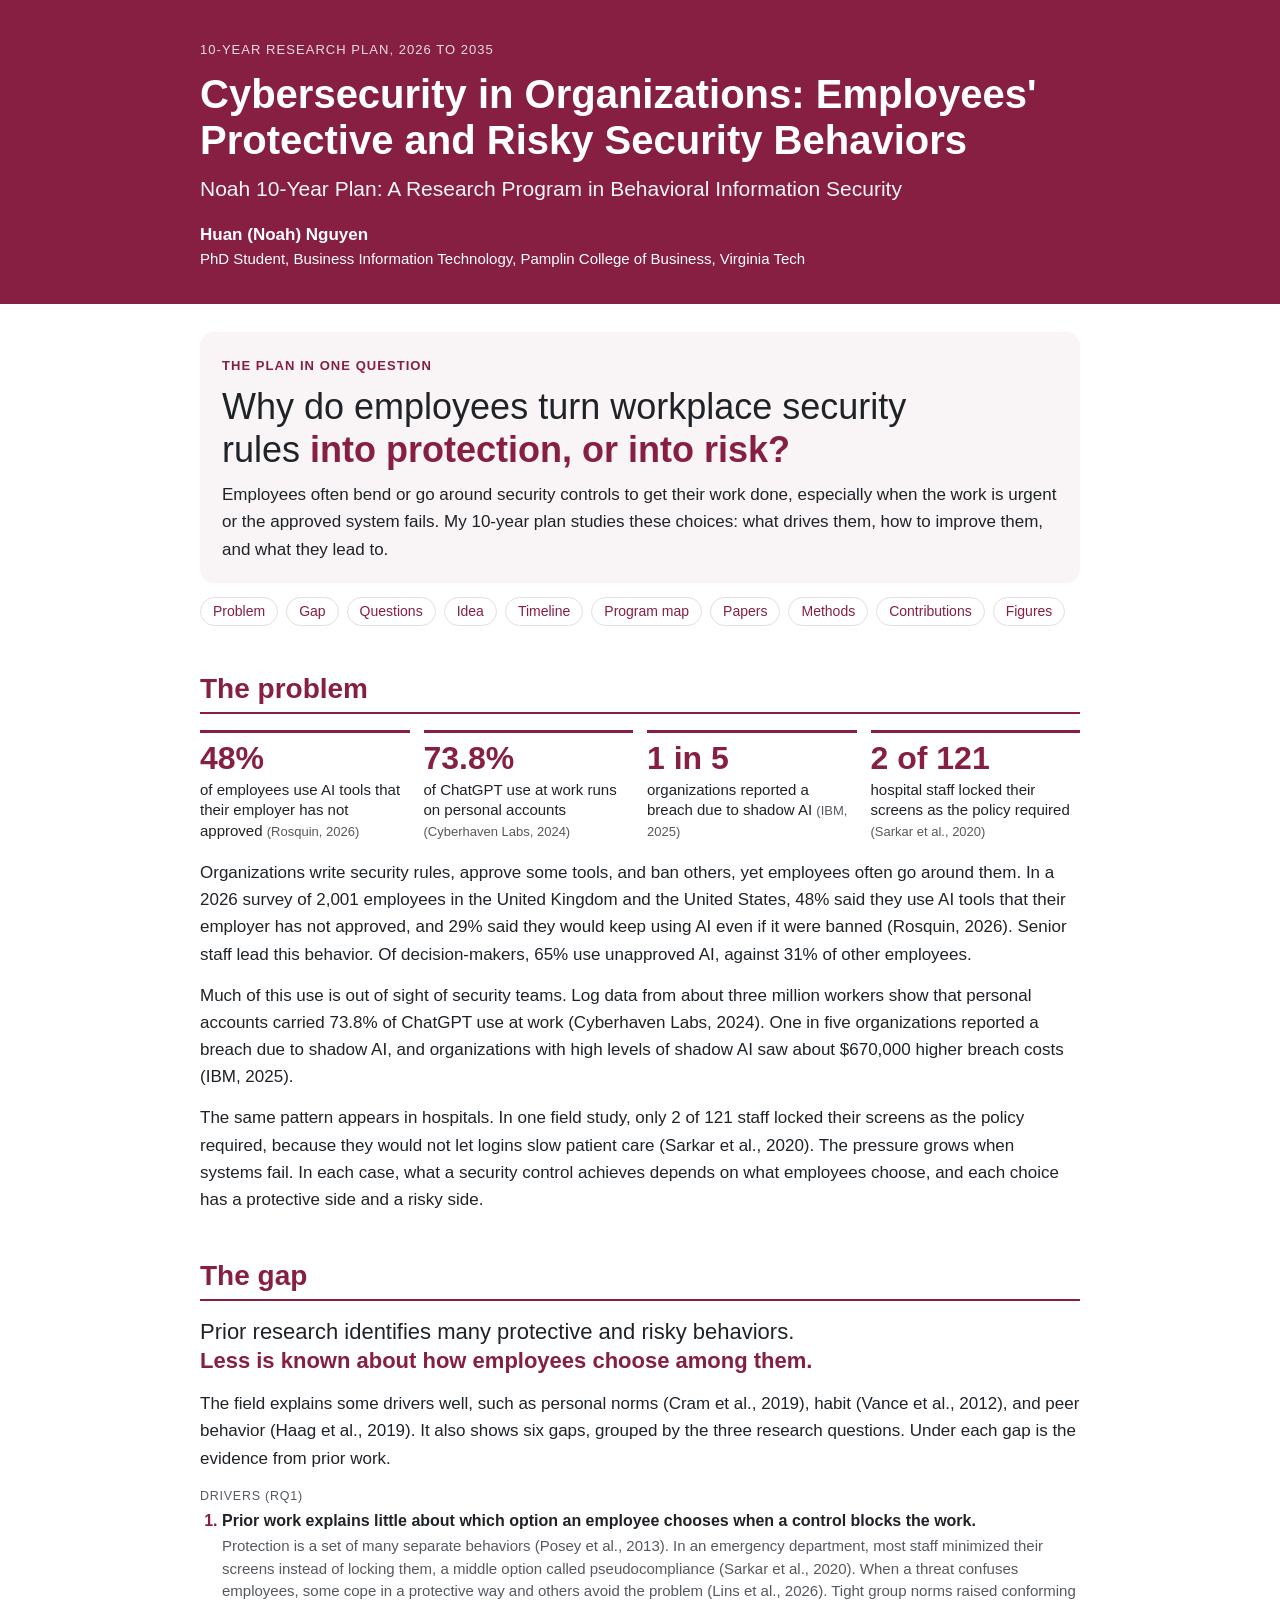
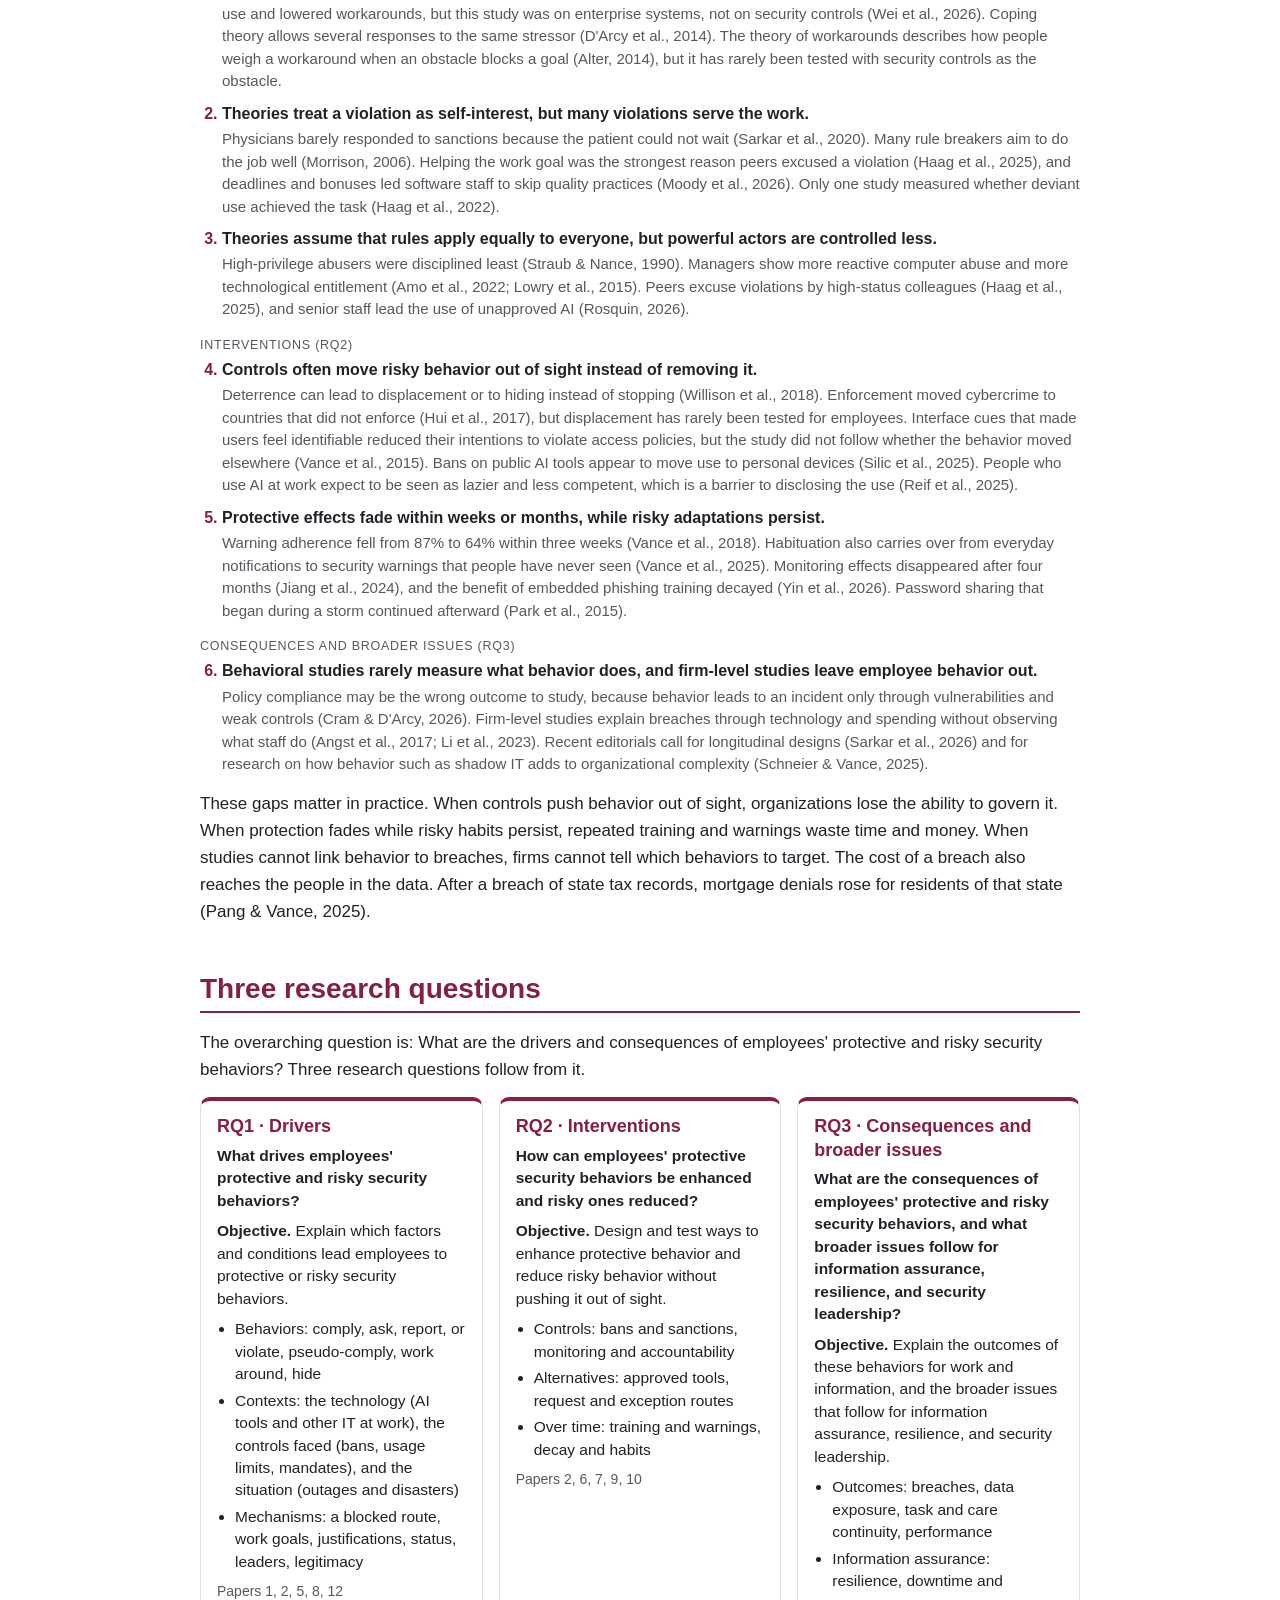
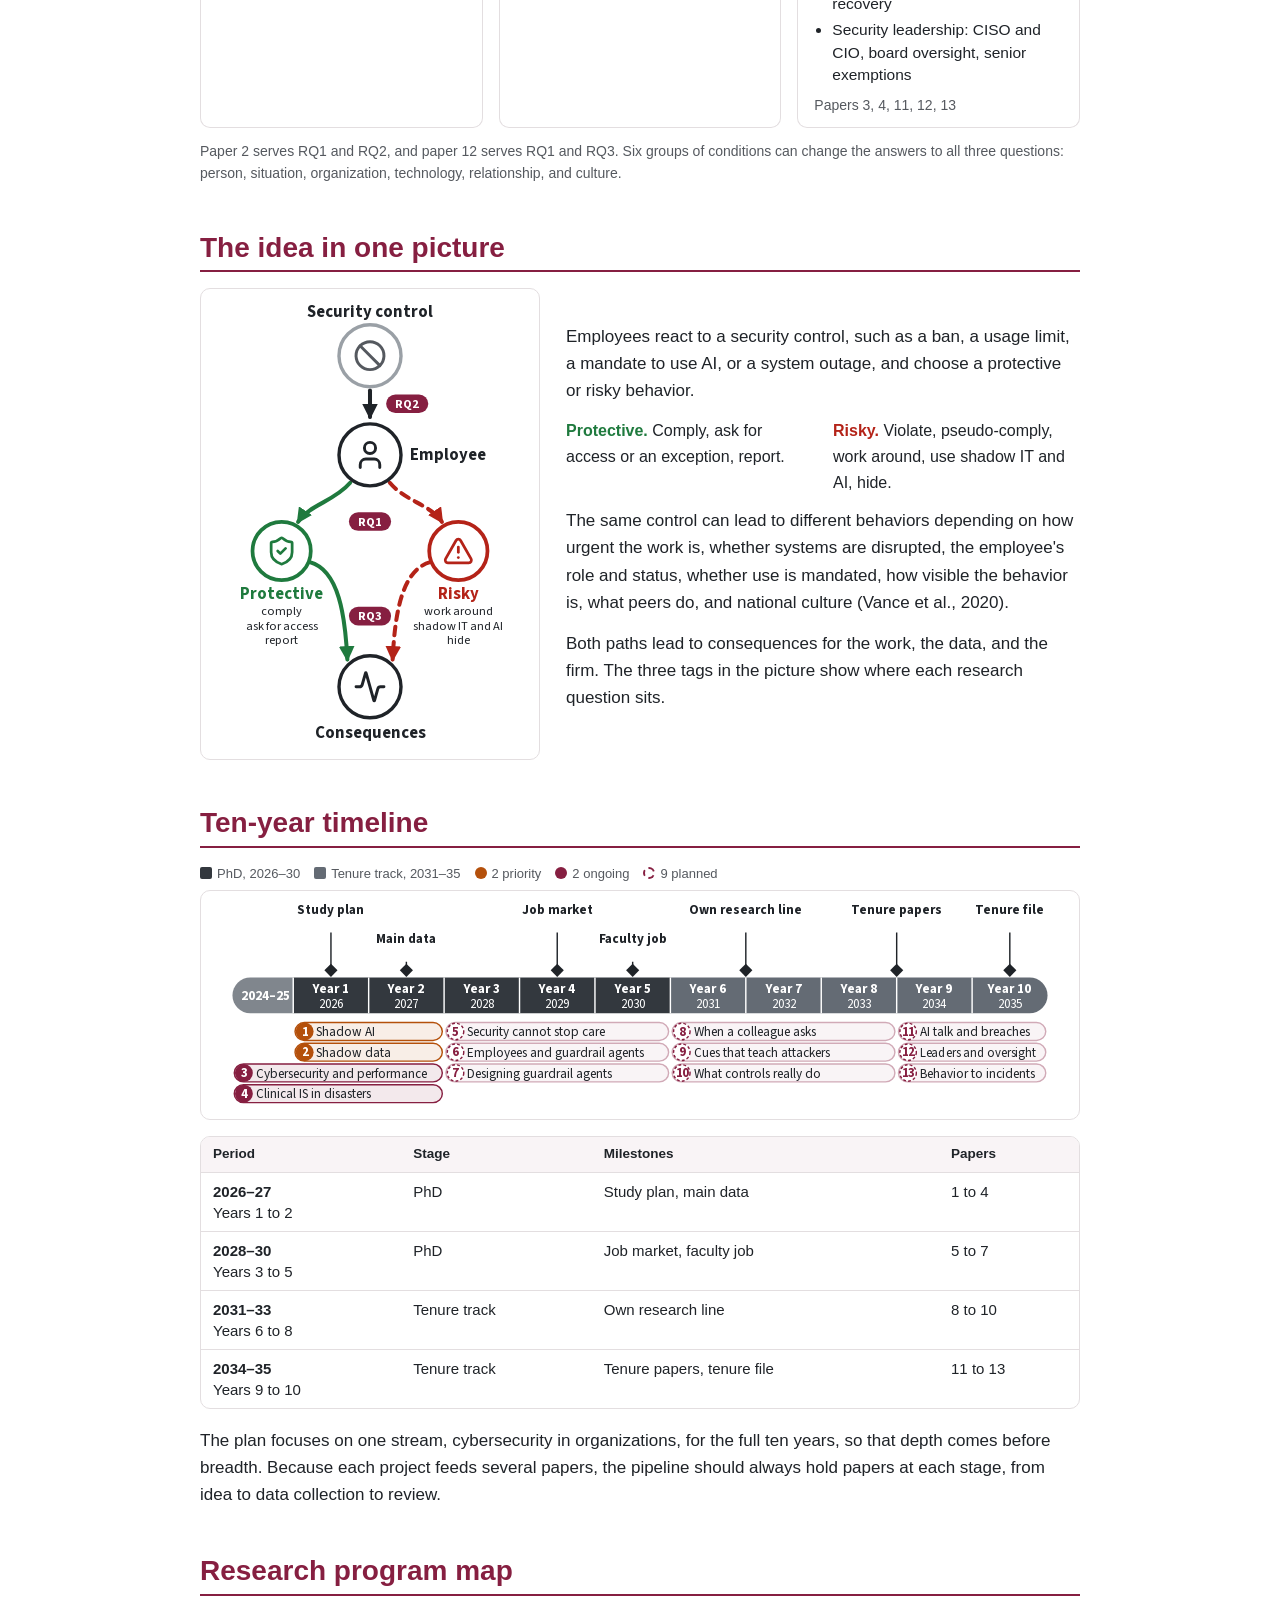
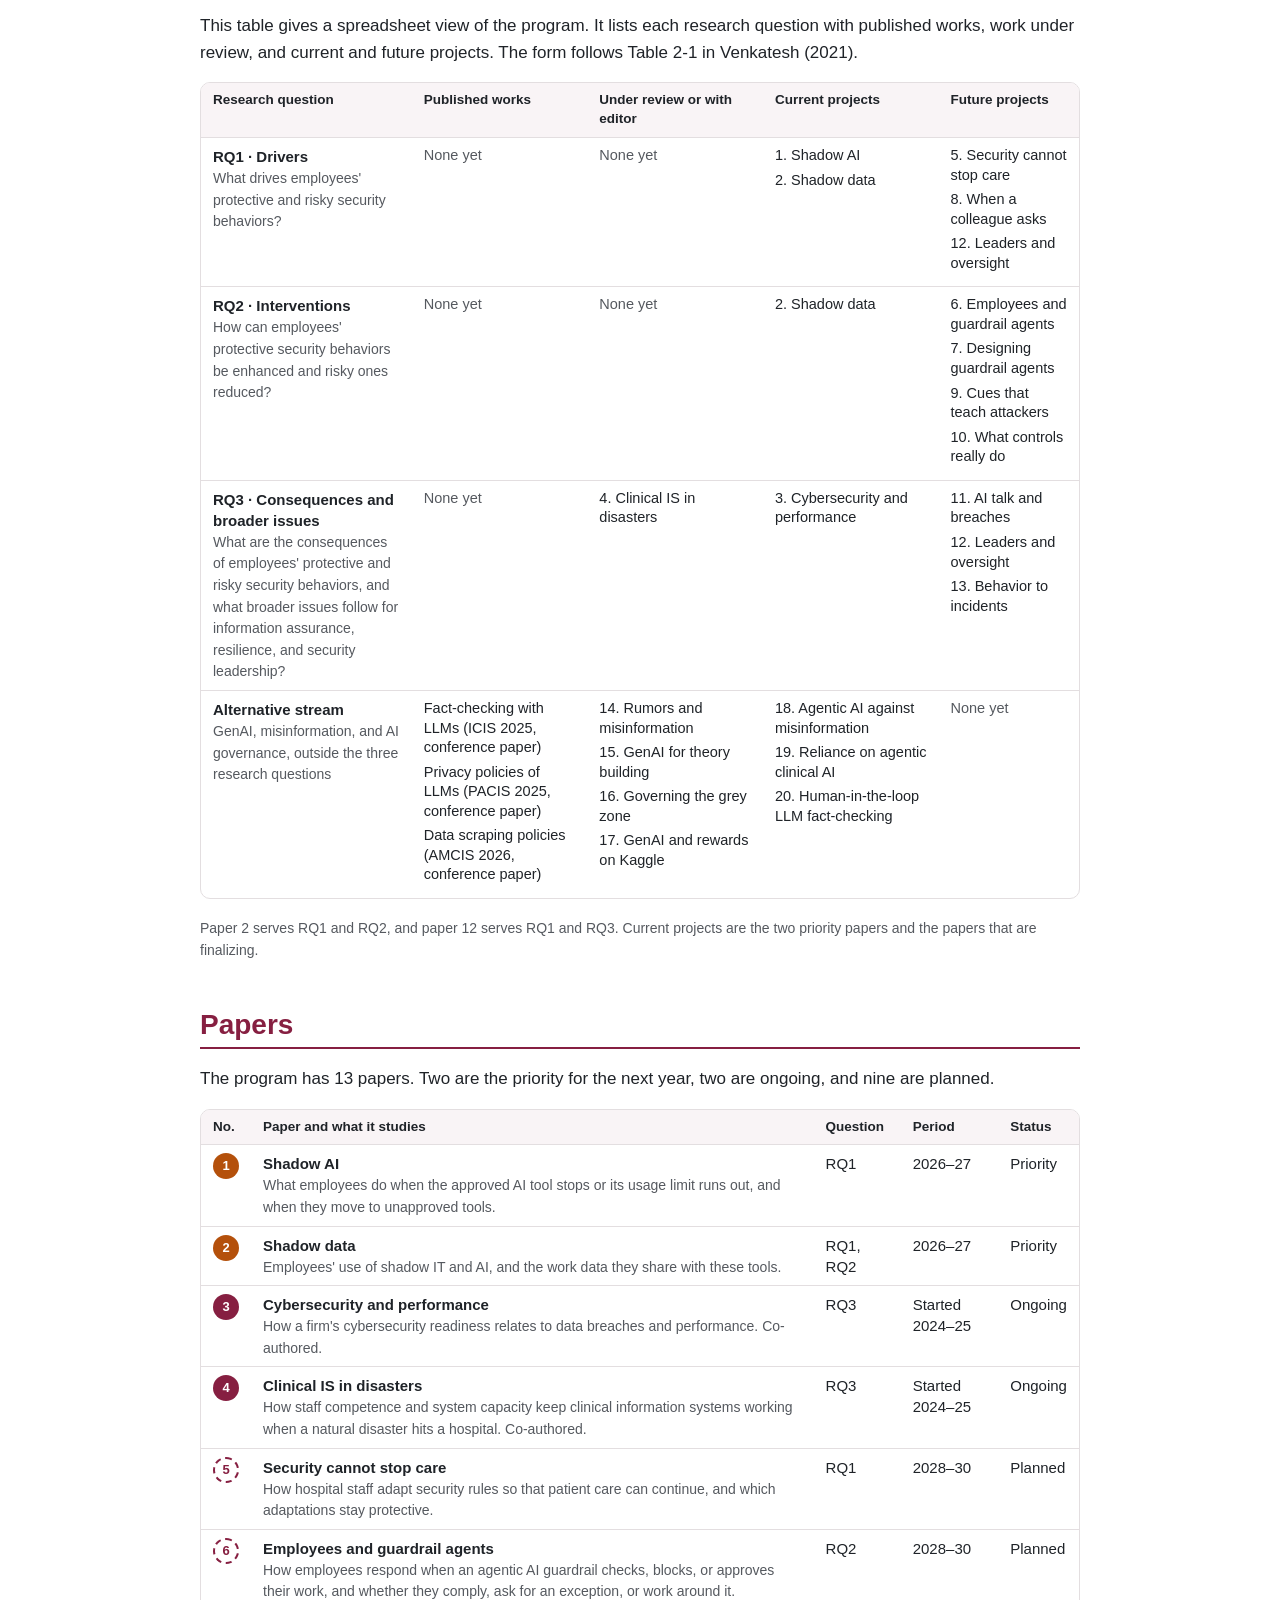
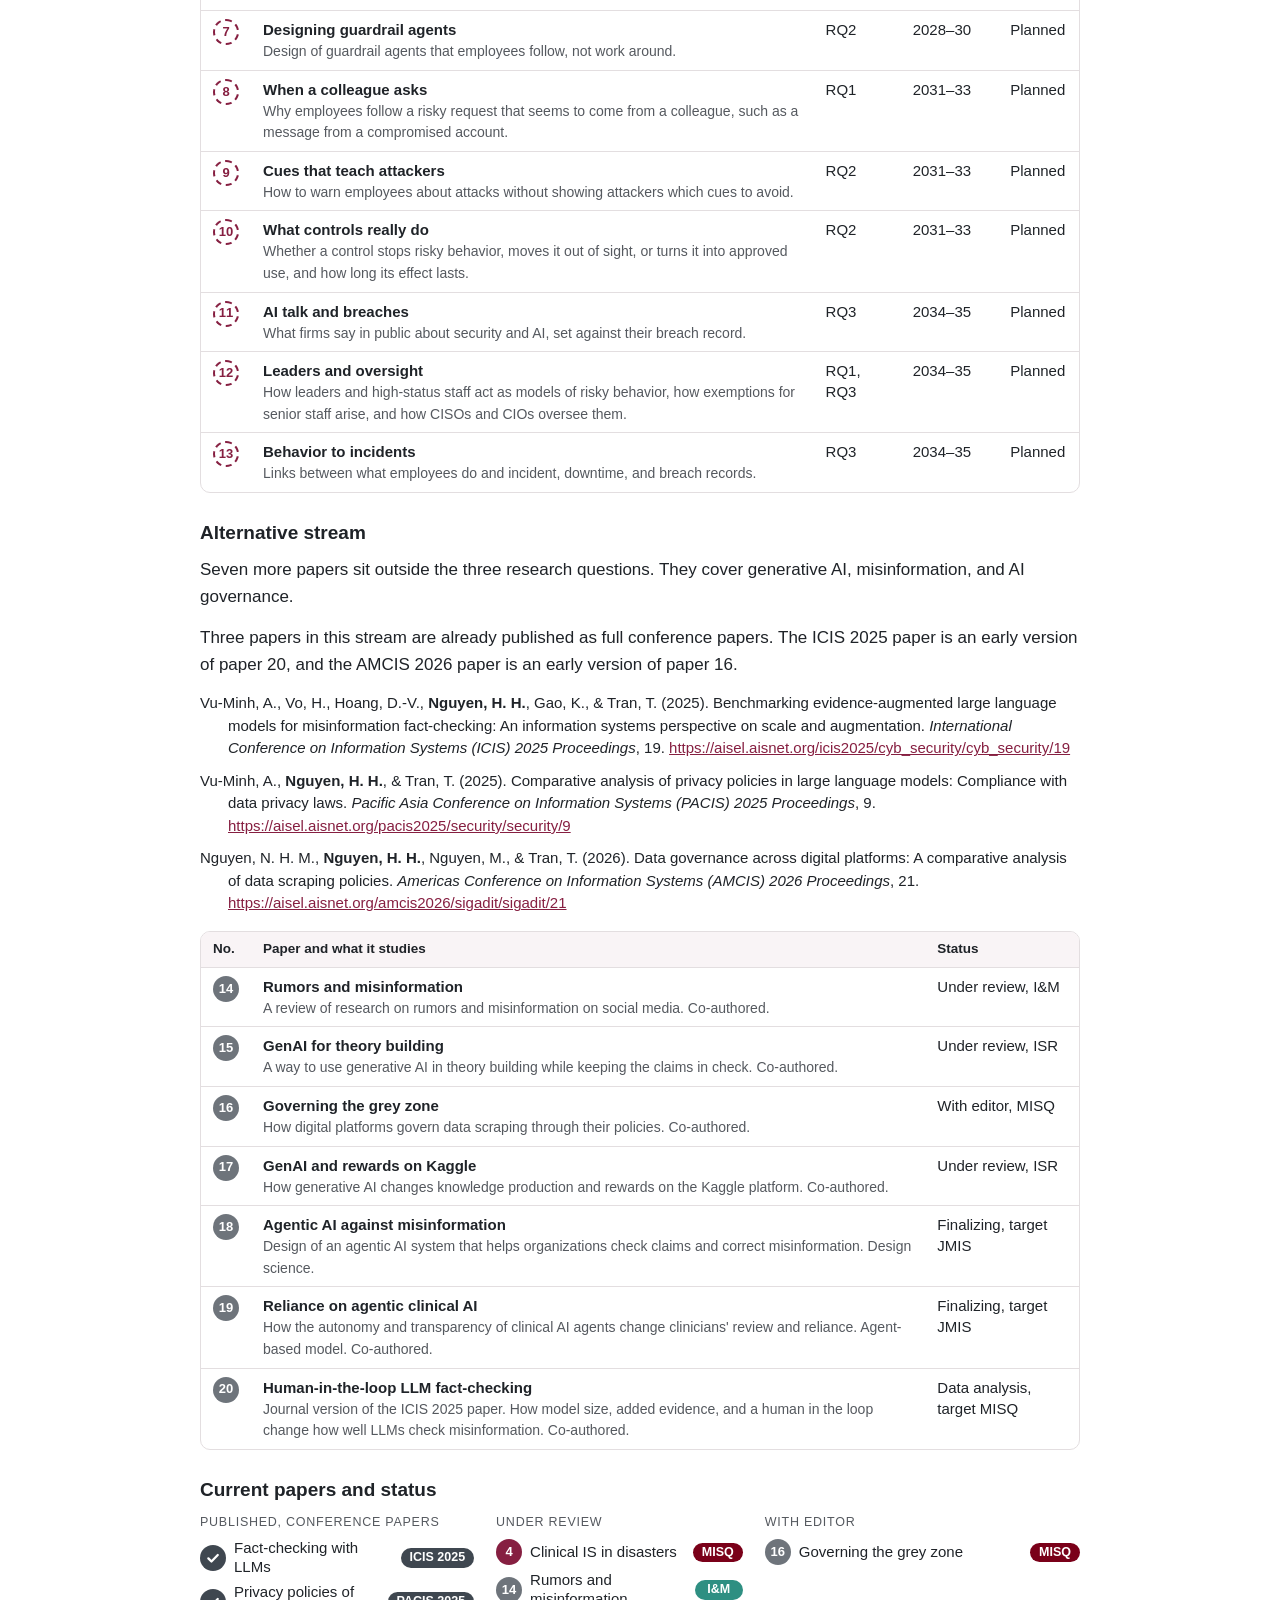
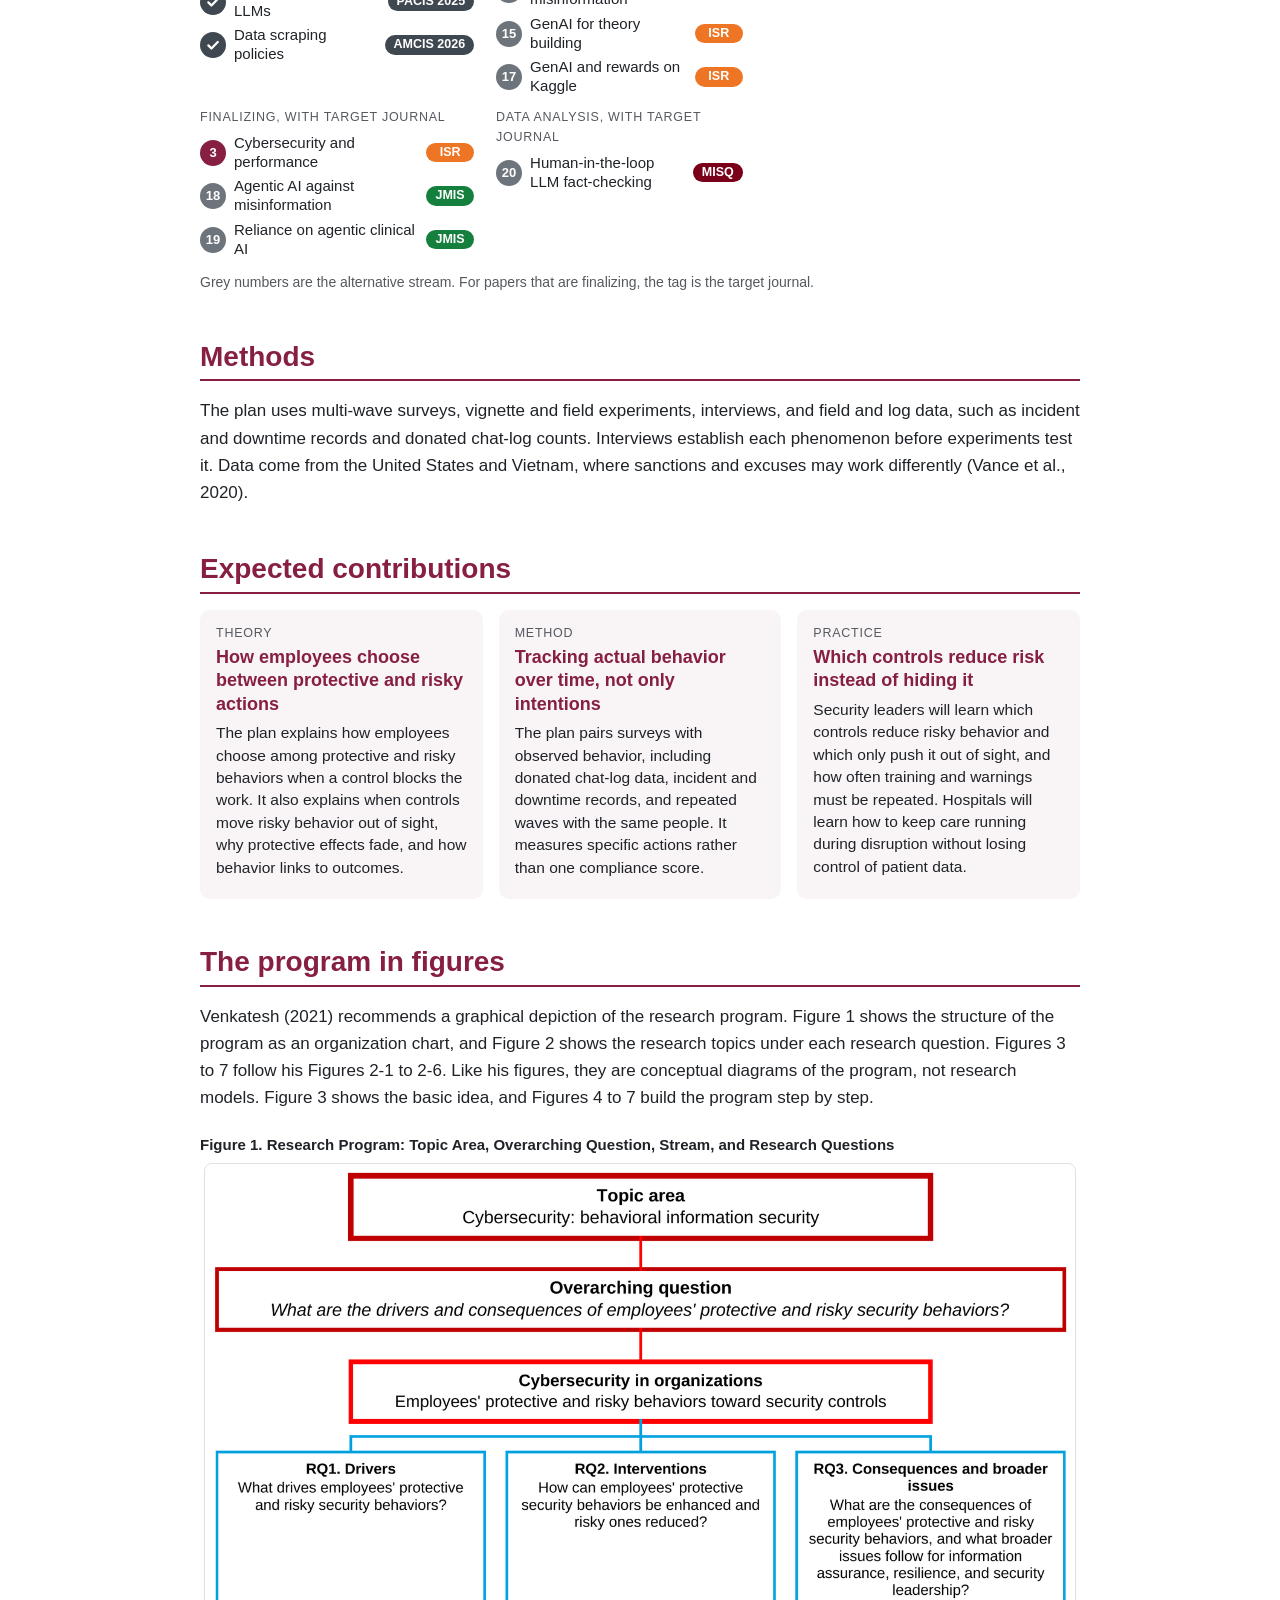
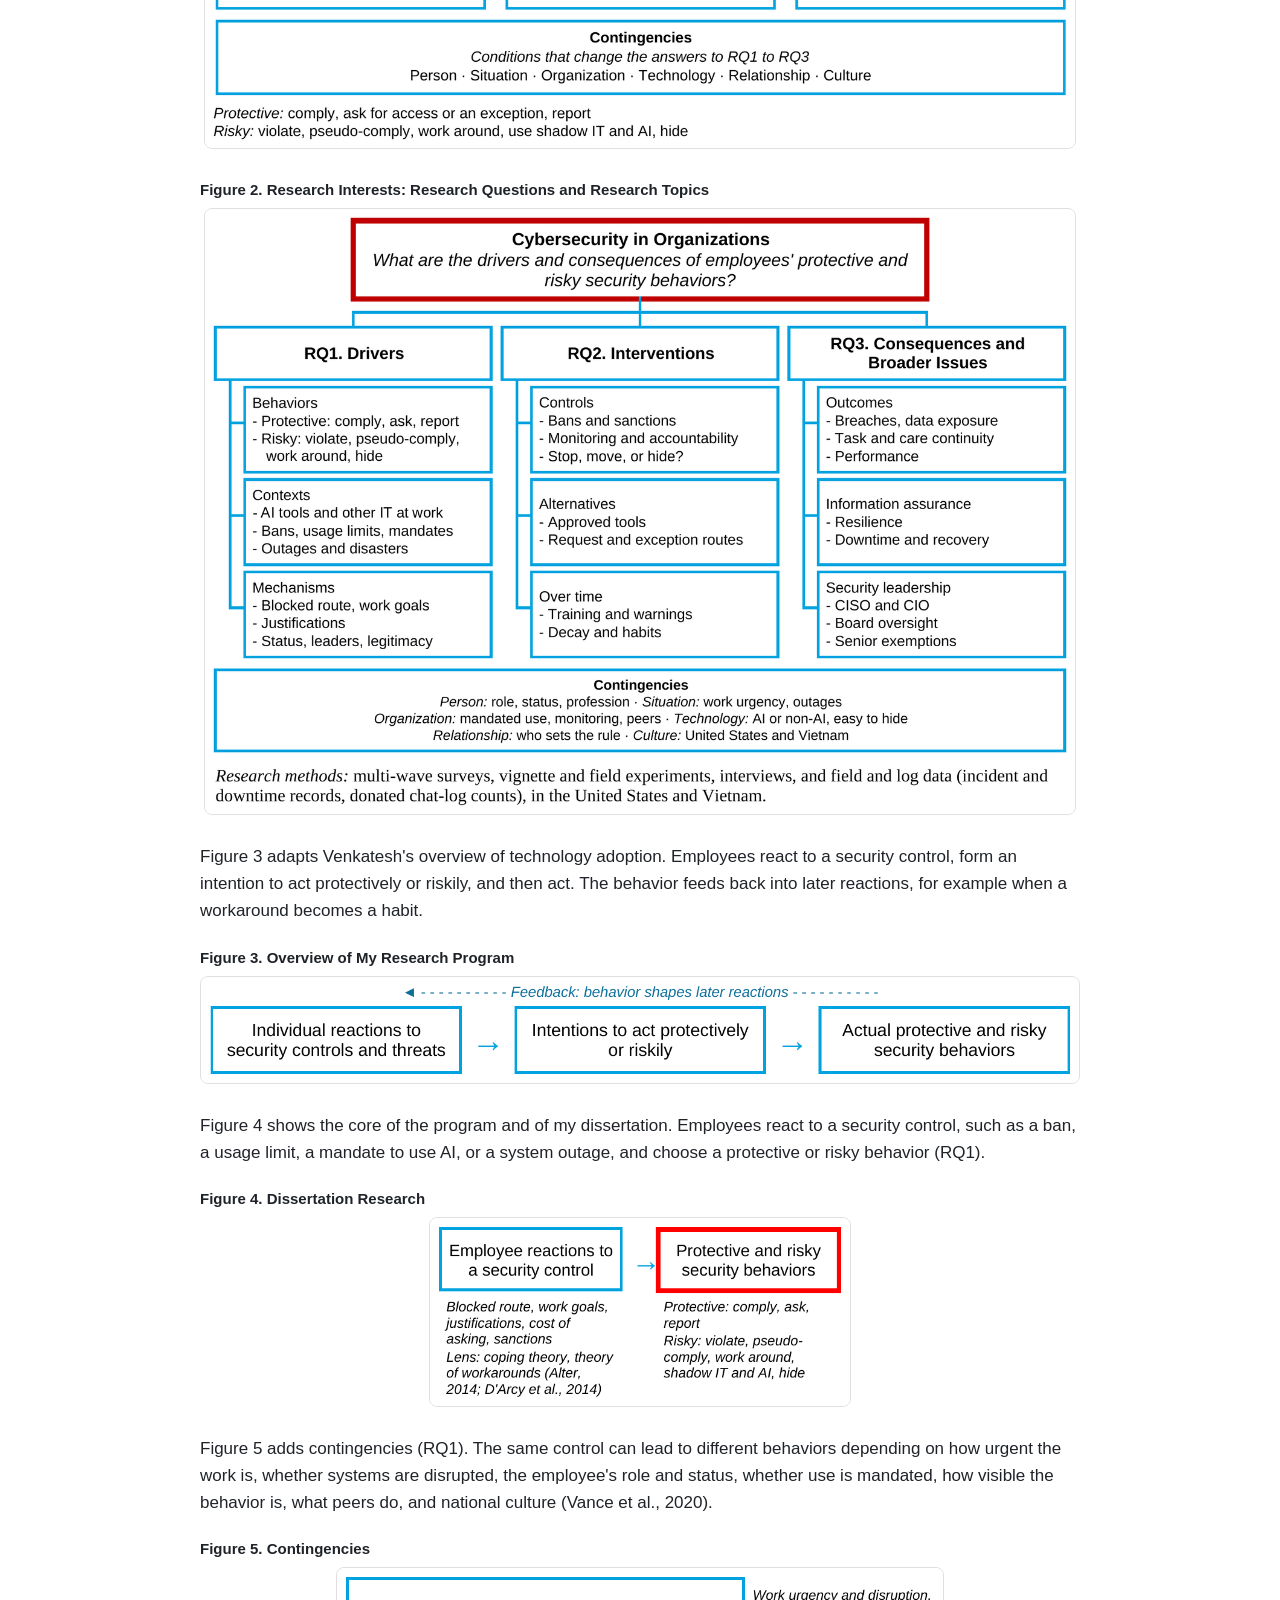
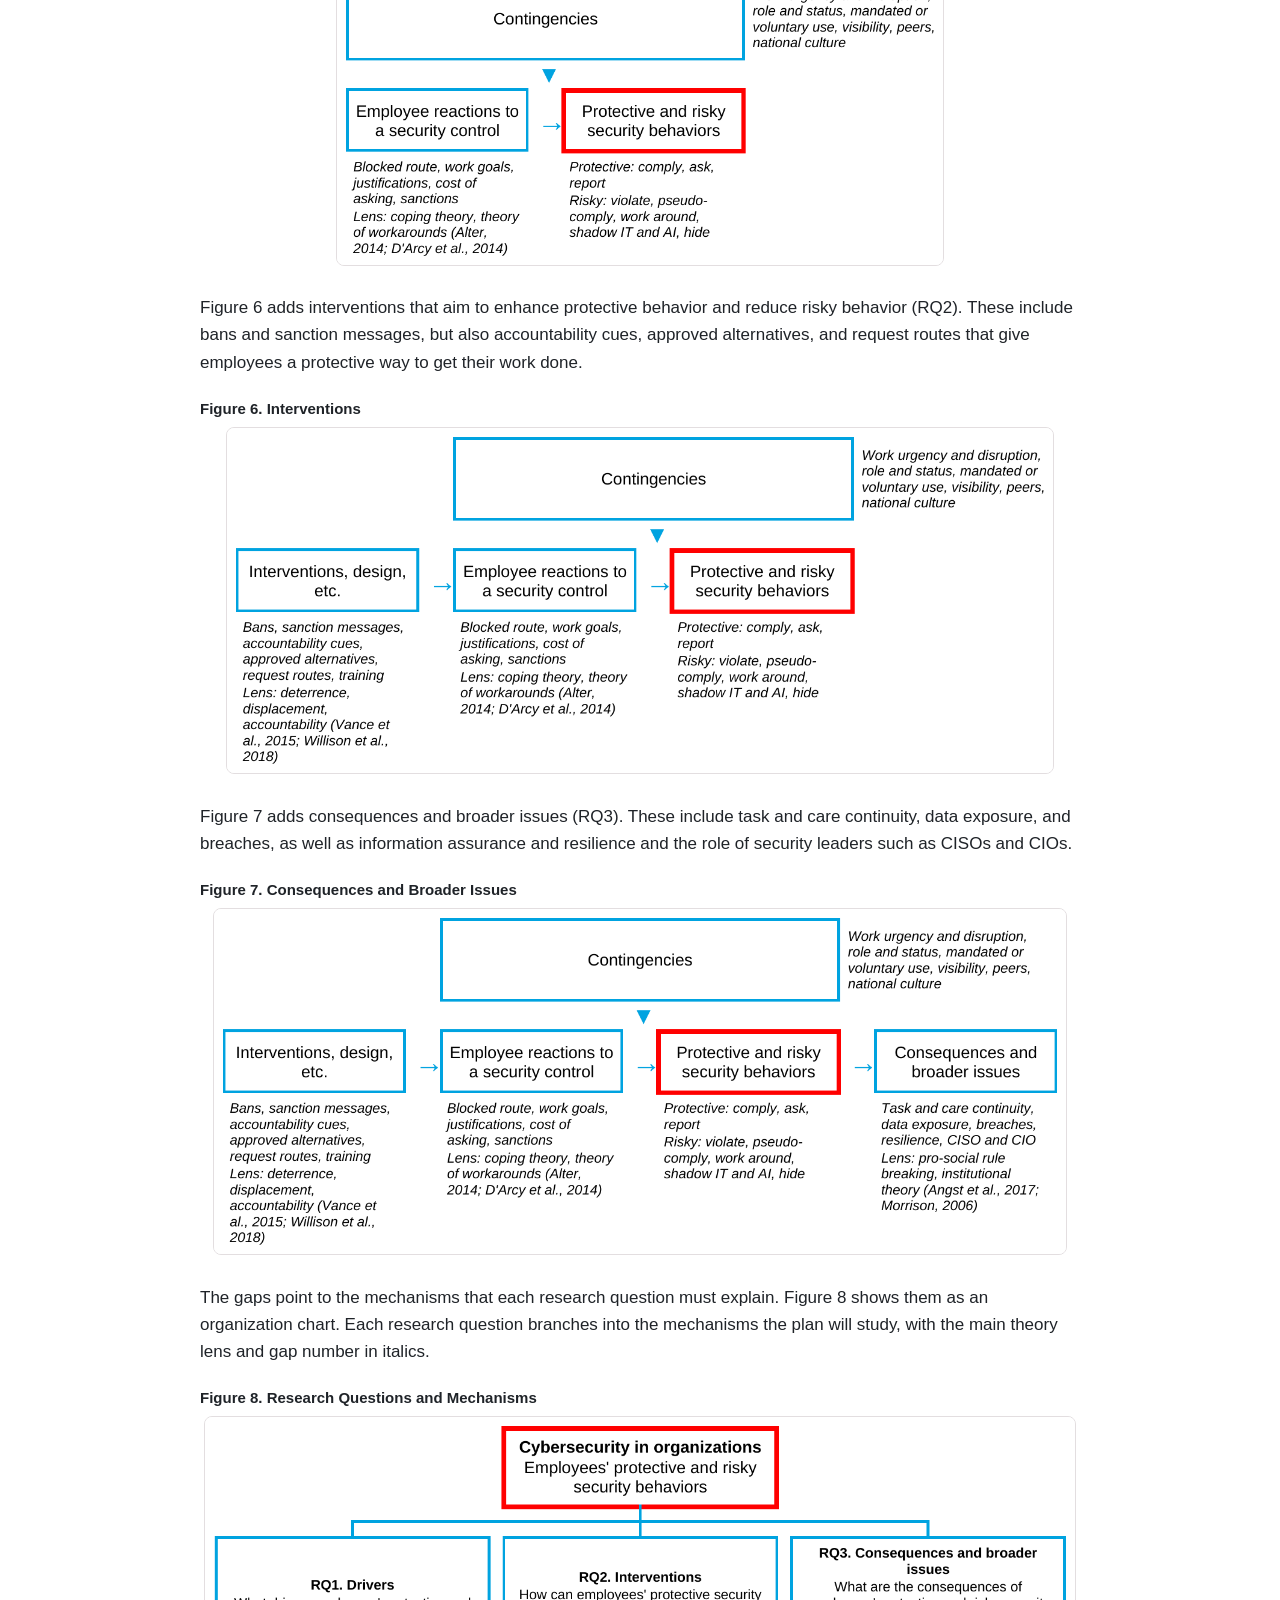
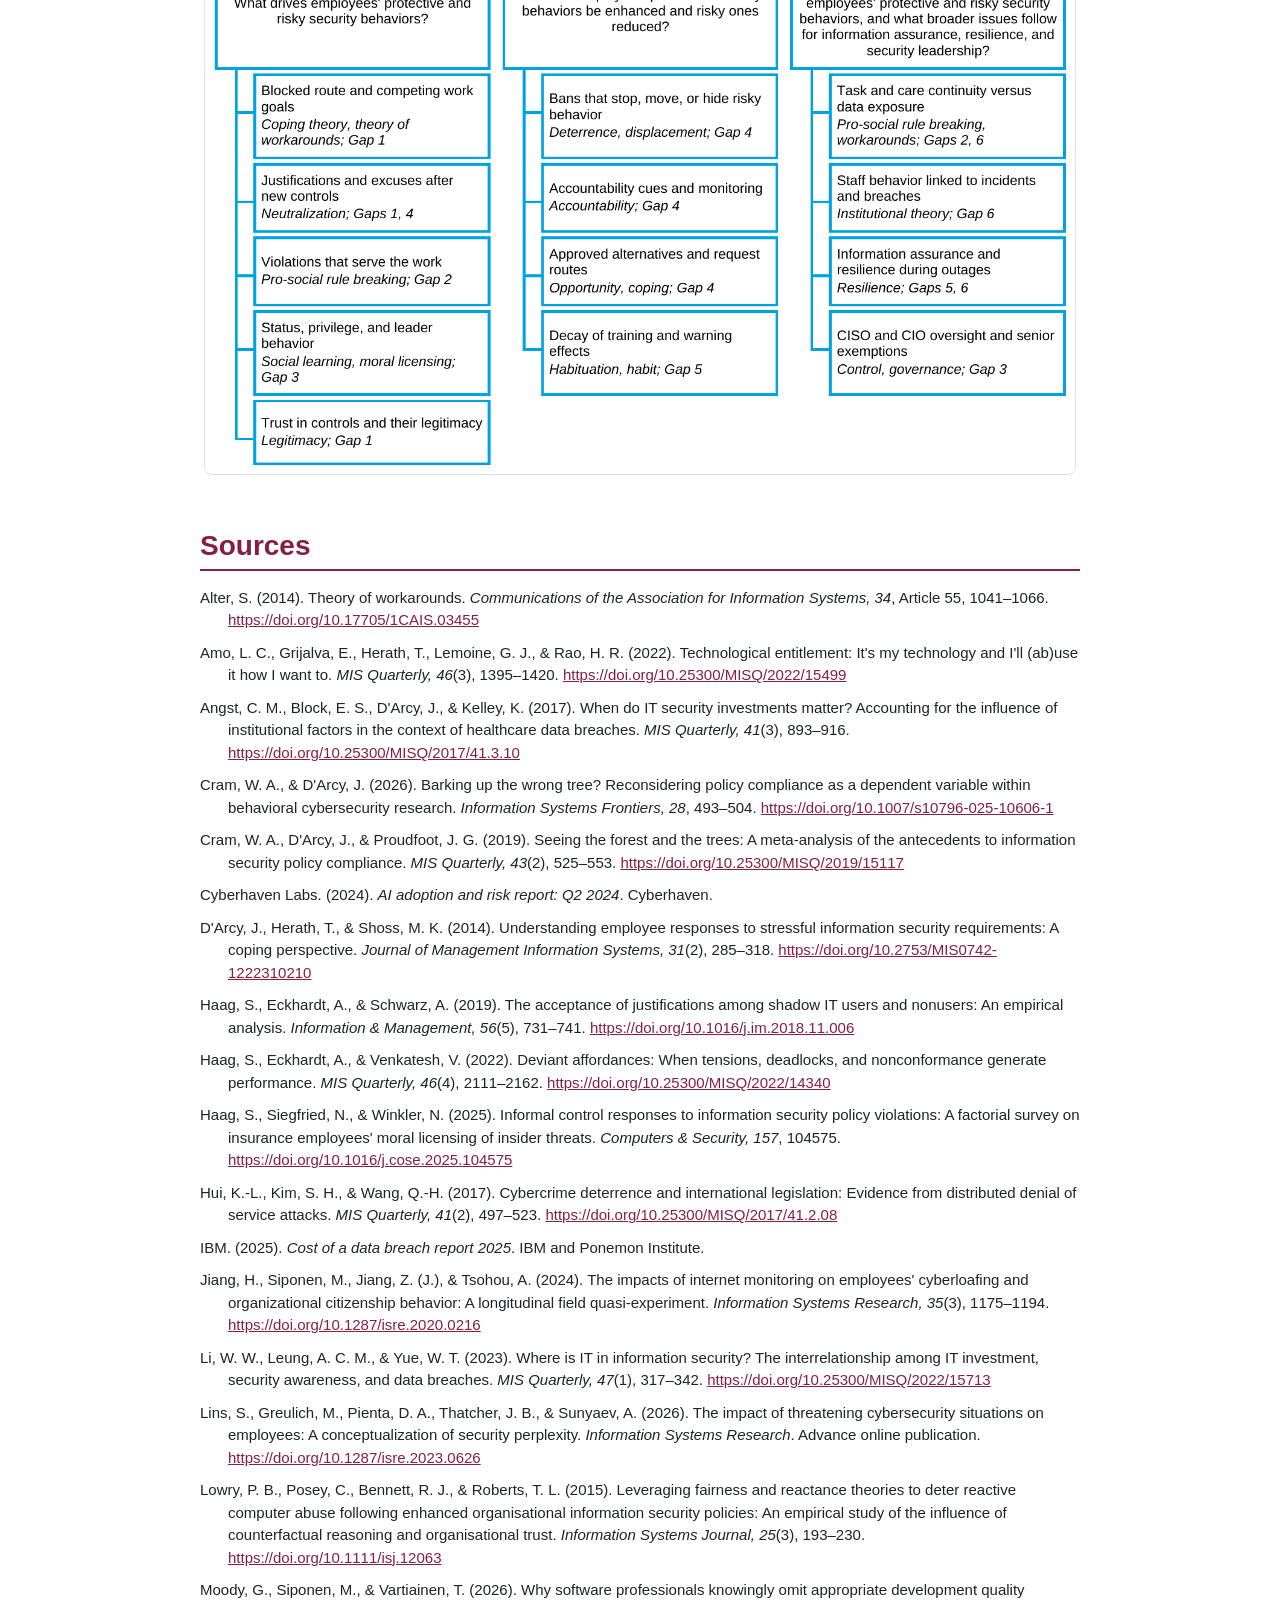
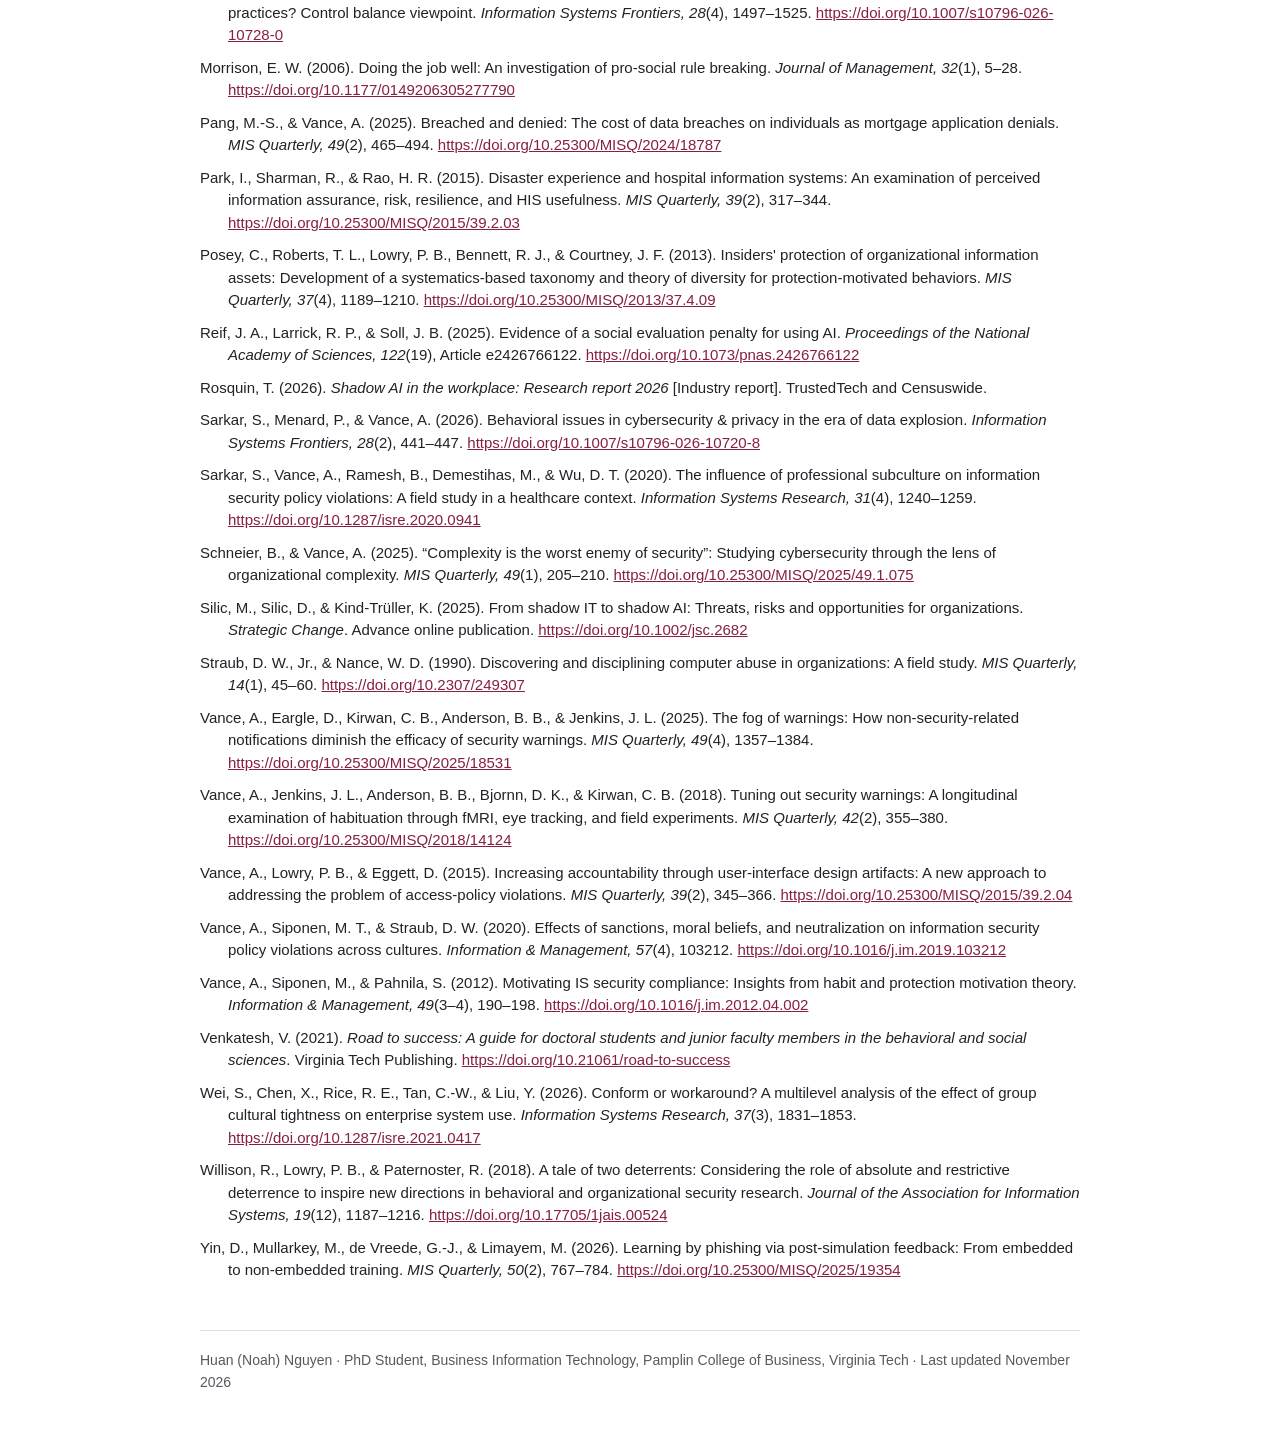
==== 10-year-plan.html @ 79366745 "Paper 7 becomes "Designing guardrail agents" on the 10-year plan page Paper 7 now pairs with paper 6" ====
<!doctype html>
<html lang="en"><head><meta charset="utf-8">
<meta name="viewport" content="width=device-width, initial-scale=1">
<title>Noah Nguyen: 10-Year Research Plan</title>
<meta name="description" content="Ten-year research plan of Huan (Noah) Nguyen, Virginia Tech. Cybersecurity in organizations: employees' protective and risky security behaviors.">
<meta property="og:title" content="Noah Nguyen: 10-Year Research Plan">
<meta property="og:description" content="Cybersecurity in organizations: employees' protective and risky security behaviors.">
<meta property="og:type" content="article">
<style>@font-face{font-family:'Source Sans 3';font-style:normal;font-weight:400 700;font-display:block;src:url([data-uri]) format('woff2')}

:root{--brand:#861F41;--ink:#1F2328;--muted:#55595F;--line:#E3DEE0;--tint:#F9F4F6}
*{box-sizing:border-box}
html{scroll-behavior:smooth;-webkit-text-size-adjust:100%}
body{margin:0;font:17px/1.6 -apple-system,BlinkMacSystemFont,"Segoe UI",Roboto,Helvetica,Arial,sans-serif;color:var(--ink);background:#fff}
a{color:var(--brand)}
.wrap{max-width:920px;margin:0 auto;padding:0 20px}
header.top{background:var(--brand);color:#fff;padding:40px 0 34px}
header.top .k{letter-spacing:.08em;text-transform:uppercase;font-size:13px;opacity:.85;margin:0 0 10px}
header.top h1{font-size:clamp(26px,5.2vw,40px);line-height:1.15;margin:0 0 12px;font-weight:700;text-wrap:balance}
header.top .st{font-size:clamp(17px,2.8vw,21px);line-height:1.35;margin:0;opacity:.96;text-wrap:balance}
header.top .who{margin:20px 0 0;font-size:15px;line-height:1.45}
header.top .who b{font-size:17px}
.glance{background:var(--tint);border-radius:14px;padding:24px 22px 20px;margin:28px 0 14px}
.k2{letter-spacing:.08em;text-transform:uppercase;font-size:13px;font-weight:700;color:var(--brand);margin:0 0 10px}
.tk{font-size:clamp(24px,4.8vw,36px);line-height:1.18;margin:0 0 10px;text-wrap:balance}
.tk b{color:var(--brand)}
.glance .sub{margin:0}
nav.jump{display:flex;flex-wrap:wrap;gap:8px;margin:0 0 6px}
nav.jump a{font-size:14px;text-decoration:none;border:1px solid var(--line);border-radius:20px;padding:4px 12px;line-height:1.4}
nav.jump a:hover,nav.jump a:focus-visible{border-color:var(--brand);background:var(--tint)}
main h2{font-size:clamp(23px,4vw,28px);line-height:1.2;color:var(--brand);border-bottom:2px solid var(--brand);padding-bottom:6px;margin:46px 0 16px;scroll-margin-top:12px}
main h3{font-size:18px;line-height:1.3;margin:0 0 6px}
main h3.sh3{margin:28px 0 10px;font-size:19px}
main p{margin:0 0 14px}
.lead{font-size:clamp(19px,3.2vw,22px);line-height:1.35;margin:0 0 14px;text-wrap:balance}
.lead b{color:var(--brand)}
.ph{letter-spacing:.06em;text-transform:uppercase;font-size:12.5px;color:var(--muted);margin:0 0 4px}
.stats{display:grid;grid-template-columns:repeat(4,minmax(0,1fr));gap:14px;margin:0 0 18px}
.st1{border-top:3px solid var(--brand);padding-top:8px;font-size:15px;line-height:1.35}
.st1 b{display:block;font-size:clamp(26px,4vw,32px);line-height:1.1;color:var(--brand);margin-bottom:4px}
.st1 small{color:var(--muted);font-size:13px}
.gaps{margin:0 0 14px}.gp{margin:0 0 14px}
.gp ol{margin:0;padding-left:22px}.gp li{margin:0 0 10px;line-height:1.4;font-size:16px}.gp li b{font-weight:600}.gp .ev{display:block;margin-top:3px;font-size:15px;line-height:1.5;color:var(--muted)}
.gp li::marker{color:var(--brand);font-weight:700}
.rqcs{display:grid;grid-template-columns:repeat(3,minmax(0,1fr));gap:16px;margin:0 0 12px}
.rqc{border:1px solid var(--line);border-top:4px solid var(--brand);border-radius:10px;padding:14px 16px 12px;font-size:15.5px;line-height:1.45}
.rqc h3{color:var(--brand)}
.rqc .q{font-weight:600;margin:0 0 8px}
.rqc p{margin:0 0 8px}
.rqc ul{margin:0 0 8px;padding-left:18px}.rqc li{margin:0 0 4px}
.rqc .pp{color:var(--muted);font-size:14px;margin:0}
.idea{display:grid;grid-template-columns:minmax(0,340px) 1fr;gap:26px;align-items:center}
.idea .pic{background:#fff;border:1px solid var(--line);border-radius:10px;padding:14px}
.idea svg{display:block;width:100%;height:auto;overflow:visible}
.idea svg text,.scroll svg text{font-family:'Source Sans 3',Arial,Helvetica,sans-serif}
.two{display:grid;grid-template-columns:1fr 1fr;gap:6px 20px;margin:0 0 12px}
.two p{margin:0;font-size:16px}.two b.g{color:#1F7A3E}.two b.r{color:#B42318}
.legend{font-size:13px;color:var(--muted);margin:0 0 6px;display:flex;flex-wrap:wrap;gap:4px 14px}
.legend i{display:inline-block;width:12px;height:12px;margin-right:5px;vertical-align:-1px;border-radius:2px}
.legend .phd{background:#33383E}.legend .tt{background:#646B74}.legend .pri{background:#B4500B;border-radius:50%}.legend .ong{background:var(--brand);border-radius:50%}.legend .pla{background:#fff;border:2px dashed var(--brand);border-radius:50%}
.scroll{overflow-x:auto;-webkit-overflow-scrolling:touch;background:#fff;border:1px solid var(--line);border-radius:10px;padding:10px}
.scroll svg{display:block;width:100%;height:auto}
.hint{display:none;font-size:13px;color:var(--muted);margin:6px 0 0}
.tw{overflow-x:auto;-webkit-overflow-scrolling:touch;margin:16px 0 18px;border:1px solid var(--line);border-radius:10px}
table{border-collapse:collapse;width:100%;font-size:15px;line-height:1.4}
th,td{padding:8px 12px;border-bottom:1px solid var(--line);vertical-align:top;text-align:left}
th{background:var(--tint);font-size:13.5px}
tr:last-child td{border-bottom:0}
td.num{width:44px}
td.num i{font-style:normal;font-weight:700;font-size:13px;border-radius:50%;width:26px;height:26px;display:grid;place-items:center;color:#fff;background:var(--brand)}
td.num i.sal{background:#6E747B}
td .d{color:var(--muted);font-size:14px;line-height:1.4}
table.det td:nth-child(2){min-width:260px}
table.map td{width:20%}table.map td:first-child{width:24%}
.mp{margin:0 0 5px!important;font-size:14.5px;line-height:1.35}.mp.none{color:var(--muted)}
td.num i.spr{background:#B4500B}td.num i.spl{background:#fff;color:var(--brand);border:2px dashed var(--brand)}
.papers{display:grid;grid-template-columns:1fr .9fr 1.15fr;gap:8px 22px}
.pr{display:grid;grid-template-columns:26px 1fr max-content;align-items:center;column-gap:8px;padding:3px 0;font-size:15px;line-height:1.25}
.pr i{font-style:normal;font-weight:700;font-size:13px;color:#fff;background:#6E747B;border-radius:50%;width:26px;height:26px;display:grid;place-items:center}
.pr i.p{background:var(--brand)}
.pr em.j{font-style:normal;font-weight:700;font-size:12.5px;border-radius:20px;padding:2px 9px;color:#fff;min-width:48px;text-align:center}
.j.isr{background:#EE7524;color:#1F2328}.j.misq{background:#7A0019}.j.im{background:#2E8F82}.j.jmis{background:#15803D}.j.conf{background:#3F4750}.pr i.ck{background:#3F4750}.pr i.ck svg{width:62%;height:62%}.pubc{margin:6px 0 14px}.pubc p{font-size:15px}
.note{font-size:14px;color:var(--muted);margin:10px 0 0}
.ccs{display:grid;grid-template-columns:repeat(3,minmax(0,1fr));gap:16px}
.cc{background:var(--tint);border-radius:10px;padding:14px 16px 6px;font-size:15.5px;line-height:1.45}
.cc h3{color:var(--brand)}
p.cap{font-weight:700;font-size:15px;line-height:1.4;margin:22px 0 8px}
.fig{margin:0 0 20px;text-align:center}
.fig img{width:var(--w,100%);max-width:100%;height:auto;border:1px solid var(--line);border-radius:8px;background:#fff}
.refs p{padding-left:28px;text-indent:-28px;font-size:15px;line-height:1.5;margin:0 0 10px;overflow-wrap:anywhere}
footer{border-top:1px solid var(--line);margin:48px 0 0;padding:18px 0 40px;font-size:14px;color:var(--muted)}
@media (max-width:900px){.scroll svg{min-width:900px}.hint{display:block}}
@media (max-width:760px){
 body{font-size:16.5px}
 .stats{grid-template-columns:1fr 1fr}
 .gaps,.rqcs,.ccs,.papers,.idea,.two{grid-template-columns:1fr}
 .papers{gap:14px}
 .idea .pic{max-width:340px;margin:0 auto}
 .glance{padding:20px 16px 16px;border-radius:12px}
 .fig img{width:100%}
 table.w{min-width:560px}table.map{min-width:780px}table.det{min-width:620px}
}
@media print{
 header.top{background:#fff;color:#000;padding:0 0 10px}nav.jump,.hint{display:none}
 .scroll{overflow:visible;border:0;padding:0}.scroll svg{min-width:0}
 .tw{overflow:visible}.fig,table tr,.rqc,.cc,.idea{break-inside:avoid}main h2{break-after:avoid}
 @page{margin:.8in}
}
</style></head>
<body id="top">
<header class="top"><div class="wrap">
<p class="k">10-year research plan, 2026 to 2035</p>
<h1>Cybersecurity in Organizations: Employees&#x27; Protective and Risky Security Behaviors</h1>
<p class="st">Noah 10-Year Plan: A Research Program in Behavioral Information Security</p>
<p class="who"><b>Huan (Noah) Nguyen</b><br>PhD Student, Business Information Technology, Pamplin College of Business, Virginia Tech</p>
</div></header>
<div class="wrap">
<section class="glance" aria-labelledby="g">
<p class="k2" id="g">The plan in one question</p>
<p class="tk">Why do employees turn workplace security rules <b>into protection, or into risk?</b></p>
<p class="sub">Employees often bend or go around security controls to get their work done, especially when the work is urgent or the approved system fails. My 10-year plan studies these choices: what drives them, how to improve them, and what they lead to.</p>
</section>
<nav class="jump" aria-label="Sections"><a href="#problem">Problem</a><a href="#gap">Gap</a><a href="#questions">Questions</a><a href="#idea">Idea</a><a href="#timeline">Timeline</a><a href="#map">Program map</a><a href="#papers">Papers</a><a href="#methods">Methods</a><a href="#contributions">Contributions</a><a href="#structure">Figures</a></nav>
<main>

<h2 id="problem">The problem</h2>
<div class="stats"><div class="st1"><b>48%</b><span>of employees use AI tools that their employer has not approved <small>(Rosquin, 2026)</small></span></div><div class="st1"><b>73.8%</b><span>of ChatGPT use at work runs on personal accounts <small>(Cyberhaven Labs, 2024)</small></span></div><div class="st1"><b>1 in 5</b><span>organizations reported a breach due to shadow AI <small>(IBM, 2025)</small></span></div><div class="st1"><b>2 of 121</b><span>hospital staff locked their screens as the policy required <small>(Sarkar et al., 2020)</small></span></div></div>
<p>Organizations write security rules, approve some tools, and ban others, yet employees often go around them. In a 2026 survey of 2,001 employees in the United Kingdom and the United States, 48% said they use AI tools that their employer has not approved, and 29% said they would keep using AI even if it were banned (Rosquin, 2026). Senior staff lead this behavior. Of decision-makers, 65% use unapproved AI, against 31% of other employees.</p>
<p>Much of this use is out of sight of security teams. Log data from about three million workers show that personal accounts carried 73.8% of ChatGPT use at work (Cyberhaven Labs, 2024). One in five organizations reported a breach due to shadow AI, and organizations with high levels of shadow AI saw about $670,000 higher breach costs (IBM, 2025).</p>
<p>The same pattern appears in hospitals. In one field study, only 2 of 121 staff locked their screens as the policy required, because they would not let logins slow patient care (Sarkar et al., 2020). The pressure grows when systems fail. In each case, what a security control achieves depends on what employees choose, and each choice has a protective side and a risky side.</p>

<h2 id="gap">The gap</h2>
<p class="lead">Prior research identifies many protective and risky behaviors. <b>Less is known about how employees choose among them.</b></p>
<p>The field explains some drivers well, such as personal norms (Cram et al., 2019), habit (Vance et al., 2012), and peer behavior (Haag et al., 2019). It also shows six gaps, grouped by the three research questions. Under each gap is the evidence from prior work.</p>
<div class="gaps"><div class="gp"><p class="ph">Drivers (RQ1)</p><ol><li value="1"><b>Prior work explains little about which option an employee chooses when a control blocks the work.</b><span class="ev">Protection is a set of many separate behaviors (Posey et al., 2013). In an emergency department, most staff minimized their screens instead of locking them, a middle option called pseudocompliance (Sarkar et al., 2020). When a threat confuses employees, some cope in a protective way and others avoid the problem (Lins et al., 2026). Tight group norms raised conforming use and lowered workarounds, but this study was on enterprise systems, not on security controls (Wei et al., 2026). Coping theory allows several responses to the same stressor (D'Arcy et al., 2014). The theory of workarounds describes how people weigh a workaround when an obstacle blocks a goal (Alter, 2014), but it has rarely been tested with security controls as the obstacle.</span></li><li value="2"><b>Theories treat a violation as self-interest, but many violations serve the work.</b><span class="ev">Physicians barely responded to sanctions because the patient could not wait (Sarkar et al., 2020). Many rule breakers aim to do the job well (Morrison, 2006). Helping the work goal was the strongest reason peers excused a violation (Haag et al., 2025), and deadlines and bonuses led software staff to skip quality practices (Moody et al., 2026). Only one study measured whether deviant use achieved the task (Haag et al., 2022).</span></li><li value="3"><b>Theories assume that rules apply equally to everyone, but powerful actors are controlled less.</b><span class="ev">High-privilege abusers were disciplined least (Straub &amp; Nance, 1990). Managers show more reactive computer abuse and more technological entitlement (Amo et al., 2022; Lowry et al., 2015). Peers excuse violations by high-status colleagues (Haag et al., 2025), and senior staff lead the use of unapproved AI (Rosquin, 2026).</span></li></ol></div><div class="gp"><p class="ph">Interventions (RQ2)</p><ol><li value="4"><b>Controls often move risky behavior out of sight instead of removing it.</b><span class="ev">Deterrence can lead to displacement or to hiding instead of stopping (Willison et al., 2018). Enforcement moved cybercrime to countries that did not enforce (Hui et al., 2017), but displacement has rarely been tested for employees. Interface cues that made users feel identifiable reduced their intentions to violate access policies, but the study did not follow whether the behavior moved elsewhere (Vance et al., 2015). Bans on public AI tools appear to move use to personal devices (Silic et al., 2025). People who use AI at work expect to be seen as lazier and less competent, which is a barrier to disclosing the use (Reif et al., 2025).</span></li><li value="5"><b>Protective effects fade within weeks or months, while risky adaptations persist.</b><span class="ev">Warning adherence fell from 87% to 64% within three weeks (Vance et al., 2018). Habituation also carries over from everyday notifications to security warnings that people have never seen (Vance et al., 2025). Monitoring effects disappeared after four months (Jiang et al., 2024), and the benefit of embedded phishing training decayed (Yin et al., 2026). Password sharing that began during a storm continued afterward (Park et al., 2015).</span></li></ol></div><div class="gp"><p class="ph">Consequences and broader issues (RQ3)</p><ol><li value="6"><b>Behavioral studies rarely measure what behavior does, and firm-level studies leave employee behavior out.</b><span class="ev">Policy compliance may be the wrong outcome to study, because behavior leads to an incident only through vulnerabilities and weak controls (Cram &amp; D'Arcy, 2026). Firm-level studies explain breaches through technology and spending without observing what staff do (Angst et al., 2017; Li et al., 2023). Recent editorials call for longitudinal designs (Sarkar et al., 2026) and for research on how behavior such as shadow IT adds to organizational complexity (Schneier &amp; Vance, 2025).</span></li></ol></div></div>
<p>These gaps matter in practice. When controls push behavior out of sight, organizations lose the ability to govern it. When protection fades while risky habits persist, repeated training and warnings waste time and money. When studies cannot link behavior to breaches, firms cannot tell which behaviors to target. The cost of a breach also reaches the people in the data. After a breach of state tax records, mortgage denials rose for residents of that state (Pang &amp; Vance, 2025).</p>

<h2 id="questions">Three research questions</h2>
<p>The overarching question is: What are the drivers and consequences of employees' protective and risky security behaviors? Three research questions follow from it.</p>
<div class="rqcs"><article class="rqc"><h3>RQ1 · Drivers</h3><p class="q">What drives employees&#x27; protective and risky security behaviors?</p><p><b>Objective.</b> Explain which factors and conditions lead employees to protective or risky security behaviors.</p><ul><li>Behaviors: comply, ask, report, or violate, pseudo-comply, work around, hide</li><li>Contexts: the technology (AI tools and other IT at work), the controls faced (bans, usage limits, mandates), and the situation (outages and disasters)</li><li>Mechanisms: a blocked route, work goals, justifications, status, leaders, legitimacy</li></ul><p class="pp">Papers 1, 2, 5, 8, 12</p></article><article class="rqc"><h3>RQ2 · Interventions</h3><p class="q">How can employees&#x27; protective security behaviors be enhanced and risky ones reduced?</p><p><b>Objective.</b> Design and test ways to enhance protective behavior and reduce risky behavior without pushing it out of sight.</p><ul><li>Controls: bans and sanctions, monitoring and accountability</li><li>Alternatives: approved tools, request and exception routes</li><li>Over time: training and warnings, decay and habits</li></ul><p class="pp">Papers 2, 6, 7, 9, 10</p></article><article class="rqc"><h3>RQ3 · Consequences and broader issues</h3><p class="q">What are the consequences of employees&#x27; protective and risky security behaviors, and what broader issues follow for information assurance, resilience, and security leadership?</p><p><b>Objective.</b> Explain the outcomes of these behaviors for work and information, and the broader issues that follow for information assurance, resilience, and security leadership.</p><ul><li>Outcomes: breaches, data exposure, task and care continuity, performance</li><li>Information assurance: resilience, downtime and recovery</li><li>Security leadership: CISO and CIO, board oversight, senior exemptions</li></ul><p class="pp">Papers 3, 4, 11, 12, 13</p></article></div>
<p class="note">Paper 2 serves RQ1 and RQ2, and paper 12 serves RQ1 and RQ3. Six groups of conditions can change the answers to all three questions: person, situation, organization, technology, relationship, and culture.</p>

<h2 id="idea">The idea in one picture</h2>
<div class="idea">
<div class="pic" role="img" aria-label="A security control meets an employee. The employee chooses a protective or a risky action. Both lead to consequences."><svg viewBox="0 0 1000 1425" role="img" aria-label="A security control meets an employee. The employee chooses a protective or a risky action. Both lead to consequences."><defs><marker id="vk" viewBox="0 0 10 10" refX="8.5" refY="5" markerWidth="3.9" markerHeight="3.9" orient="auto"><path d="M0,0 L10,5 L0,10 z" fill="#1F2328"/></marker><marker id="vg" viewBox="0 0 10 10" refX="8.5" refY="5" markerWidth="3.9" markerHeight="3.9" orient="auto"><path d="M0,0 L10,5 L0,10 z" fill="#1F7A3E"/></marker><marker id="vr" viewBox="0 0 10 10" refX="8.5" refY="5" markerWidth="3.9" markerHeight="3.9" orient="auto"><path d="M0,0 L10,5 L0,10 z" fill="#B42318"/></marker></defs><g fill="none" stroke-width="13" stroke-linecap="round"><path d="M500,282 L500,368" stroke="#1F2328" marker-end="url(#vk)"/><path d="M436,580 C385,640 305,650 268,706" stroke="#1F7A3E" marker-end="url(#vg)"/><path d="M564,580 C615,640 695,650 732,706" stroke="#B42318" marker-end="url(#vr)" stroke-dasharray="28 22"/><path d="M306,836 C400,862 420,1010 427,1150" stroke="#1F7A3E" marker-end="url(#vg)"/><path d="M694,836 C600,862 580,1010 573,1150" stroke="#B42318" marker-end="url(#vr)" stroke-dasharray="28 22"/></g><circle cx="500" cy="170" r="100" fill="#fff" stroke="#9AA0A6" stroke-width="11"/><g transform="translate(446.0 116.0) scale(4.500)" fill="none" stroke="#55595F" stroke-width="2.1" stroke-linecap="round" stroke-linejoin="round"><circle cx="12" cy="12" r="10"/><path d="m4.9 4.9 14.2 14.2"/></g><circle cx="500" cy="490" r="100" fill="#fff" stroke="#1F2328" stroke-width="11"/><g transform="translate(446.0 436.0) scale(4.500)" fill="none" stroke="#1F2328" stroke-width="2.1" stroke-linecap="round" stroke-linejoin="round"><path d="M19 21v-2a4 4 0 0 0-4-4H9a4 4 0 0 0-4 4v2"/><circle cx="12" cy="7" r="4"/></g><circle cx="215" cy="800" r="94" fill="#fff" stroke="#1F7A3E" stroke-width="12"/><g transform="translate(164.2 749.2) scale(4.230)" fill="none" stroke="#1F7A3E" stroke-width="2.1" stroke-linecap="round" stroke-linejoin="round"><path d="M20 13c0 5-3.5 7.5-7.66 8.95a1 1 0 0 1-.67-.01C7.5 20.5 4 18 4 13V6a1 1 0 0 1 1-1c2 0 4.5-1.2 6.24-2.72a1.17 1.17 0 0 1 1.52 0C14.51 3.81 17 5 19 5a1 1 0 0 1 1 1z"/><path d="m9 12 2 2 4-4"/></g><circle cx="785" cy="800" r="94" fill="#fff" stroke="#B42318" stroke-width="12"/><g transform="translate(734.2 749.2) scale(4.230)" fill="none" stroke="#B42318" stroke-width="2.1" stroke-linecap="round" stroke-linejoin="round"><path d="m21.73 18-8-14a2 2 0 0 0-3.48 0l-8 14A2 2 0 0 0 4 21h16a2 2 0 0 0 1.73-3"/><path d="M12 9v4"/><path d="M12 17h.01"/></g><circle cx="500" cy="1238" r="100" fill="#fff" stroke="#1F2328" stroke-width="11"/><g transform="translate(446.0 1184.0) scale(4.500)" fill="none" stroke="#1F2328" stroke-width="2.1" stroke-linecap="round" stroke-linejoin="round"><path d="M22 12h-2.48a2 2 0 0 0-1.93 1.46l-2.35 8.36a.25.25 0 0 1-.48 0L9.24 2.18a.25.25 0 0 0-.48 0l-2.35 8.36A2 2 0 0 1 4.49 12H2"/></g><rect x="552" y="295" width="136" height="60" rx="30" style="fill:var(--brand)"/><text x="620" y="339" fill="#fff" font-size="40" font-weight="700" text-anchor="middle">RQ2</text><rect x="432" y="675" width="136" height="60" rx="30" style="fill:var(--brand)"/><text x="500" y="719" fill="#fff" font-size="40" font-weight="700" text-anchor="middle">RQ1</text><rect x="432" y="980" width="136" height="60" rx="30" style="fill:var(--brand)"/><text x="500" y="1024" fill="#fff" font-size="40" font-weight="700" text-anchor="middle">RQ3</text><g fill="#1F2328" text-anchor="middle" font-size="40"><text x="215" y="1007">comply</text><text x="215" y="1054">ask for access</text><text x="215" y="1101">report</text><text x="785" y="1007">work around</text><text x="785" y="1054">shadow IT and AI</text><text x="785" y="1101">hide</text></g><g fill="#1F2328" font-weight="700" font-size="54"><text x="500" y="44" text-anchor="middle">Security control</text><text x="628" y="508">Employee</text><text x="500" y="1404" text-anchor="middle">Consequences</text><text x="215" y="956" text-anchor="middle" fill="#1F7A3E">Protective</text><text x="785" y="956" text-anchor="middle" fill="#B42318">Risky</text></g></svg></div>
<div>
<p>Employees react to a security control, such as a ban, a usage limit, a mandate to use AI, or a system outage, and choose a protective or risky behavior.</p>
<div class="two"><p><b class="g">Protective.</b> Comply, ask for access or an exception, report.</p><p><b class="r">Risky.</b> Violate, pseudo-comply, work around, use shadow IT and AI, hide.</p></div>
<p>The same control can lead to different behaviors depending on how urgent the work is, whether systems are disrupted, the employee's role and status, whether use is mandated, how visible the behavior is, what peers do, and national culture (Vance et al., 2020).</p>
<p>Both paths lead to consequences for the work, the data, and the firm. The three tags in the picture show where each research question sits.</p>
</div></div>

<h2 id="timeline">Ten-year timeline</h2>
<p class="legend"><span><i class="phd"></i>PhD, 2026–30</span><span><i class="tt"></i>Tenure track, 2031–35</span><span><i class="pri"></i>2 priority</span><span><i class="ong"></i>2 ongoing</span><span><i class="pla"></i>9 planned</span></p>
<div class="scroll" tabindex="0" role="img" aria-label="Timeline from Year 1, 2026, to Year 10, 2035, with seven milestones and thirteen program papers."><svg font-family="Segoe UI, Arial, sans-serif" font-size="37" viewBox="0 0 2400 580" xmlns="http://www.w3.org/2000/svg"><line stroke="#1F2328" stroke-width="4" x1="335.5" x2="335.5" y1="88" y2="194"></line><rect fill="#1F2328" height="26" transform="rotate(45 335.5 194)" width="26" x="322.5" y="181"></rect><text fill="#1F2328" font-weight="700" text-anchor="middle" x="335.5" y="36">Study plan</text><line stroke="#1F2328" stroke-width="4" x1="546.5" x2="546.5" y1="170" y2="194"></line><rect fill="#1F2328" height="26" transform="rotate(45 546.5 194)" width="26" x="533.5" y="181"></rect><text fill="#1F2328" font-weight="700" text-anchor="middle" x="546.5" y="118">Main data</text><line stroke="#1F2328" stroke-width="4" x1="968.5" x2="968.5" y1="88" y2="194"></line><rect fill="#1F2328" height="26" transform="rotate(45 968.5 194)" width="26" x="955.5" y="181"></rect><text fill="#1F2328" font-weight="700" text-anchor="middle" x="968.5" y="36">Job market</text><line stroke="#1F2328" stroke-width="4" x1="1179.5" x2="1179.5" y1="170" y2="194"></line><rect fill="#1F2328" height="26" transform="rotate(45 1179.5 194)" width="26" x="1166.5" y="181"></rect><text fill="#1F2328" font-weight="700" text-anchor="middle" x="1179.5" y="118">Faculty job</text><line stroke="#1F2328" stroke-width="4" x1="1496.0" x2="1496.0" y1="88" y2="194"></line><rect fill="#1F2328" height="26" transform="rotate(45 1496.0 194)" width="26" x="1483.0" y="181"></rect><text fill="#1F2328" font-weight="700" text-anchor="middle" x="1496.0" y="36">Own research line</text><line stroke="#1F2328" stroke-width="4" x1="1918.0" x2="1918.0" y1="88" y2="194"></line><rect fill="#1F2328" height="26" transform="rotate(45 1918.0 194)" width="26" x="1905.0" y="181"></rect><text fill="#1F2328" font-weight="700" text-anchor="middle" x="1918.0" y="36">Tenure papers</text><line stroke="#1F2328" stroke-width="4" x1="2234.5" x2="2234.5" y1="88" y2="194"></line><rect fill="#1F2328" height="26" transform="rotate(45 2234.5 194)" width="26" x="2221.5" y="181"></rect><text fill="#1F2328" font-weight="700" text-anchor="middle" x="2234.5" y="36">Tenure file</text><path d="M110.0,214 h120.0 v100 h-120.0 a50.0,50.0 0 0 1 0,-100 z" fill="#80868D"></path><text fill="#fff" font-weight="700" text-anchor="middle" x="153.0" y="277.0">2024–25</text><rect fill="#33383E" height="100" width="1055" x="230" y="214"></rect><path d="M1285,214 h1005.0 a50.0,50.0 0 0 1 0,100 h-1005.0 z" fill="#646B74"></path><line stroke="#fff" stroke-width="4" x1="230" x2="230" y1="214" y2="314"></line><line stroke="#fff" stroke-width="4" x1="441" x2="441" y1="214" y2="314"></line><line stroke="#fff" stroke-width="4" x1="652" x2="652" y1="214" y2="314"></line><line stroke="#fff" stroke-width="4" x1="863" x2="863" y1="214" y2="314"></line><line stroke="#fff" stroke-width="4" x1="1074" x2="1074" y1="214" y2="314"></line><line stroke="#fff" stroke-width="4" x1="1285" x2="1285" y1="214" y2="314"></line><line stroke="#fff" stroke-width="4" x1="1496" x2="1496" y1="214" y2="314"></line><line stroke="#fff" stroke-width="4" x1="1707" x2="1707" y1="214" y2="314"></line><line stroke="#fff" stroke-width="4" x1="1918" x2="1918" y1="214" y2="314"></line><line stroke="#fff" stroke-width="4" x1="2129" x2="2129" y1="214" y2="314"></line><text fill="#fff" font-weight="700" text-anchor="middle" x="335.5" y="257">Year 1</text><text fill="#fff" font-size="36" text-anchor="middle" x="335.5" y="298">2026</text><text fill="#fff" font-weight="700" text-anchor="middle" x="546.5" y="257">Year 2</text><text fill="#fff" font-size="36" text-anchor="middle" x="546.5" y="298">2027</text><text fill="#fff" font-weight="700" text-anchor="middle" x="757.5" y="257">Year 3</text><text fill="#fff" font-size="36" text-anchor="middle" x="757.5" y="298">2028</text><text fill="#fff" font-weight="700" text-anchor="middle" x="968.5" y="257">Year 4</text><text fill="#fff" font-size="36" text-anchor="middle" x="968.5" y="298">2029</text><text fill="#fff" font-weight="700" text-anchor="middle" x="1179.5" y="257">Year 5</text><text fill="#fff" font-size="36" text-anchor="middle" x="1179.5" y="298">2030</text><text fill="#fff" font-weight="700" text-anchor="middle" x="1390.5" y="257">Year 6</text><text fill="#fff" font-size="36" text-anchor="middle" x="1390.5" y="298">2031</text><text fill="#fff" font-weight="700" text-anchor="middle" x="1601.5" y="257">Year 7</text><text fill="#fff" font-size="36" text-anchor="middle" x="1601.5" y="298">2032</text><text fill="#fff" font-weight="700" text-anchor="middle" x="1812.5" y="257">Year 8</text><text fill="#fff" font-size="36" text-anchor="middle" x="1812.5" y="298">2033</text><text fill="#fff" font-weight="700" text-anchor="middle" x="2023.5" y="257">Year 9</text><text fill="#fff" font-size="36" text-anchor="middle" x="2023.5" y="298">2034</text><text fill="#fff" font-weight="700" text-anchor="middle" x="2234.5" y="257">Year 10</text><text fill="#fff" font-size="36" text-anchor="middle" x="2234.5" y="298">2035</text><rect fill="#F8EEE7" height="50" rx="26" stroke="#B4500B" stroke-width="4" width="412" x="235" y="340"></rect><circle cx="262" cy="365.0" fill="#B4500B" r="25"></circle><text fill="#fff" font-size="36" font-weight="700" letter-spacing="-2" text-anchor="middle" x="262" y="377.0">1</text><text fill="#1F2328" x="295" y="378">Shadow AI</text><rect fill="#F9F4F6" height="50" rx="26" stroke="#D1AAB7" stroke-width="4" width="623" x="657" y="340"></rect><circle cx="684" cy="365.0" fill="#fff" r="23" stroke="#861F41" stroke-dasharray="8 6" stroke-width="4"></circle><text fill="#861F41" font-size="36" font-weight="700" letter-spacing="-2" text-anchor="middle" x="684" y="377.0">5</text><text fill="#1F2328" x="717" y="378">Security cannot stop care</text><rect fill="#F9F4F6" height="50" rx="26" stroke="#D1AAB7" stroke-width="4" width="623" x="1290" y="340"></rect><circle cx="1317" cy="365.0" fill="#fff" r="23" stroke="#861F41" stroke-dasharray="8 6" stroke-width="4"></circle><text fill="#861F41" font-size="36" font-weight="700" letter-spacing="-2" text-anchor="middle" x="1317" y="377.0">8</text><text fill="#1F2328" x="1350" y="378">When a colleague asks</text><rect fill="#F9F4F6" height="50" rx="26" stroke="#D1AAB7" stroke-width="4" width="412" x="1923" y="340"></rect><circle cx="1950" cy="365.0" fill="#fff" r="23" stroke="#861F41" stroke-dasharray="8 6" stroke-width="4"></circle><text fill="#861F41" font-size="36" font-weight="700" letter-spacing="-2" text-anchor="middle" x="1950" y="377.0">11</text><text fill="#1F2328" x="1983" y="378">AI talk and breaches</text><rect fill="#F8EEE7" height="50" rx="26" stroke="#B4500B" stroke-width="4" width="412" x="235" y="398"></rect><circle cx="262" cy="423.0" fill="#B4500B" r="25"></circle><text fill="#fff" font-size="36" font-weight="700" letter-spacing="-2" text-anchor="middle" x="262" y="435.0">2</text><text fill="#1F2328" x="295" y="436">Shadow data</text><rect fill="#F9F4F6" height="50" rx="26" stroke="#D1AAB7" stroke-width="4" width="623" x="657" y="398"></rect><circle cx="684" cy="423.0" fill="#fff" r="23" stroke="#861F41" stroke-dasharray="8 6" stroke-width="4"></circle><text fill="#861F41" font-size="36" font-weight="700" letter-spacing="-2" text-anchor="middle" x="684" y="435.0">6</text><text fill="#1F2328" x="717" y="436">Employees and guardrail agents</text><rect fill="#F9F4F6" height="50" rx="26" stroke="#D1AAB7" stroke-width="4" width="623" x="1290" y="398"></rect><circle cx="1317" cy="423.0" fill="#fff" r="23" stroke="#861F41" stroke-dasharray="8 6" stroke-width="4"></circle><text fill="#861F41" font-size="36" font-weight="700" letter-spacing="-2" text-anchor="middle" x="1317" y="435.0">9</text><text fill="#1F2328" x="1350" y="436">Cues that teach attackers</text><rect fill="#F9F4F6" height="50" rx="26" stroke="#D1AAB7" stroke-width="4" width="412" x="1923" y="398"></rect><circle cx="1950" cy="423.0" fill="#fff" r="23" stroke="#861F41" stroke-dasharray="8 6" stroke-width="4"></circle><text fill="#861F41" font-size="36" font-weight="700" letter-spacing="-2" text-anchor="middle" x="1950" y="435.0">12</text><text fill="#1F2328" x="1983" y="436" textLength="324" lengthAdjust="spacingAndGlyphs">Leaders and oversight</text><rect fill="#F9F4F6" height="50" rx="26" stroke="#D1AAB7" stroke-width="4" width="623" x="657" y="456"></rect><circle cx="684" cy="481.0" fill="#fff" r="23" stroke="#861F41" stroke-dasharray="8 6" stroke-width="4"></circle><text fill="#861F41" font-size="36" font-weight="700" letter-spacing="-2" text-anchor="middle" x="684" y="493.0">7</text><text fill="#1F2328" x="717" y="494">Designing guardrail agents</text><rect fill="#F9F4F6" height="50" rx="26" stroke="#D1AAB7" stroke-width="4" width="623" x="1290" y="456"></rect><circle cx="1317" cy="481.0" fill="#fff" r="23" stroke="#861F41" stroke-dasharray="8 6" stroke-width="4"></circle><text fill="#861F41" font-size="36" font-weight="700" letter-spacing="-2" text-anchor="middle" x="1317" y="493.0">10</text><text fill="#1F2328" x="1350" y="494">What controls really do</text><rect fill="#F9F4F6" height="50" rx="26" stroke="#D1AAB7" stroke-width="4" width="412" x="1923" y="456"></rect><circle cx="1950" cy="481.0" fill="#fff" r="23" stroke="#861F41" stroke-dasharray="8 6" stroke-width="4"></circle><text fill="#861F41" font-size="36" font-weight="700" letter-spacing="-2" text-anchor="middle" x="1950" y="493.0">13</text><text fill="#1F2328" x="1983" y="494">Behavior to incidents</text><rect fill="#F3E9EC" height="50" rx="26" stroke="#861F41" stroke-width="4" width="582" x="65" y="456"></rect><circle cx="92" cy="481" fill="#861F41" r="25"></circle><text fill="#fff" font-size="36" font-weight="700" letter-spacing="-2" text-anchor="middle" x="92" y="493">3</text><text fill="#1F2328" x="125" y="494">Cybersecurity and performance</text><rect fill="#F3E9EC" height="50" rx="26" stroke="#861F41" stroke-width="4" width="582" x="65" y="514"></rect><circle cx="92" cy="539" fill="#861F41" r="25"></circle><text fill="#fff" font-size="36" font-weight="700" letter-spacing="-2" text-anchor="middle" x="92" y="551">4</text><text fill="#1F2328" x="125" y="552">Clinical IS in disasters</text></svg></div>
<p class="hint">Swipe sideways to see the whole chart.</p>
<div class="tw"><table class="w"><thead><tr><th>Period</th><th>Stage</th><th>Milestones</th><th>Papers</th></tr></thead><tbody><tr><td><b>2026–27</b><br>Years 1 to 2</td><td>PhD</td><td>Study plan, main data</td><td>1 to 4</td></tr><tr><td><b>2028–30</b><br>Years 3 to 5</td><td>PhD</td><td>Job market, faculty job</td><td>5 to 7</td></tr><tr><td><b>2031–33</b><br>Years 6 to 8</td><td>Tenure track</td><td>Own research line</td><td>8 to 10</td></tr><tr><td><b>2034–35</b><br>Years 9 to 10</td><td>Tenure track</td><td>Tenure papers, tenure file</td><td>11 to 13</td></tr></tbody></table></div>
<p>The plan focuses on one stream, cybersecurity in organizations, for the full ten years, so that depth comes before breadth. Because each project feeds several papers, the pipeline should always hold papers at each stage, from idea to data collection to review.</p>

<h2 id="map">Research program map</h2>
<p>This table gives a spreadsheet view of the program. It lists each research question with published works, work under review, and current and future projects. The form follows Table 2-1 in Venkatesh (2021).</p>
<div class="tw"><table class="w map"><thead><tr><th>Research question</th><th>Published works</th><th>Under review or with editor</th><th>Current projects</th><th>Future projects</th></tr></thead><tbody><tr><td><b>RQ1 · Drivers</b><br><span class="d">What drives employees&#x27; protective and risky security behaviors?</span></td><td><p class="mp none">None yet</p></td><td><p class="mp none">None yet</p></td><td><p class="mp">1. Shadow AI</p><p class="mp">2. Shadow data</p></td><td><p class="mp">5. Security cannot stop care</p><p class="mp">8. When a colleague asks</p><p class="mp">12. Leaders and oversight</p></td></tr><tr><td><b>RQ2 · Interventions</b><br><span class="d">How can employees&#x27; protective security behaviors be enhanced and risky ones reduced?</span></td><td><p class="mp none">None yet</p></td><td><p class="mp none">None yet</p></td><td><p class="mp">2. Shadow data</p></td><td><p class="mp">6. Employees and guardrail agents</p><p class="mp">7. Designing guardrail agents</p><p class="mp">9. Cues that teach attackers</p><p class="mp">10. What controls really do</p></td></tr><tr><td><b>RQ3 · Consequences and broader issues</b><br><span class="d">What are the consequences of employees&#x27; protective and risky security behaviors, and what broader issues follow for information assurance, resilience, and security leadership?</span></td><td><p class="mp none">None yet</p></td><td><p class="mp">4. Clinical IS in disasters</p></td><td><p class="mp">3. Cybersecurity and performance</p></td><td><p class="mp">11. AI talk and breaches</p><p class="mp">12. Leaders and oversight</p><p class="mp">13. Behavior to incidents</p></td></tr><tr><td><b>Alternative stream</b><br><span class="d">GenAI, misinformation, and AI governance, outside the three research questions</span></td><td><p class="mp">Fact-checking with LLMs (ICIS 2025, conference paper)</p><p class="mp">Privacy policies of LLMs (PACIS 2025, conference paper)</p><p class="mp">Data scraping policies (AMCIS 2026, conference paper)</p></td><td><p class="mp">14. Rumors and misinformation</p><p class="mp">15. GenAI for theory building</p><p class="mp">16. Governing the grey zone</p><p class="mp">17. GenAI and rewards on Kaggle</p></td><td><p class="mp">18. Agentic AI against misinformation</p><p class="mp">19. Reliance on agentic clinical AI</p><p class="mp">20. Human-in-the-loop LLM fact-checking</p></td><td><p class="mp none">None yet</p></td></tr></tbody></table></div>
<p class="note">Paper 2 serves RQ1 and RQ2, and paper 12 serves RQ1 and RQ3. Current projects are the two priority papers and the papers that are finalizing.</p>

<h2 id="papers">Papers</h2>
<p>The program has 13 papers. Two are the priority for the next year, two are ongoing, and nine are planned.</p>
<div class="tw"><table class="w det"><thead><tr><th>No.</th><th>Paper and what it studies</th><th>Question</th><th>Period</th><th>Status</th></tr></thead><tbody><tr><td class="num"><i class="spr">1</i></td><td><b>Shadow AI</b><br><span class="d">What employees do when the approved AI tool stops or its usage limit runs out, and when they move to unapproved tools.</span></td><td>RQ1</td><td>2026–27</td><td>Priority</td></tr><tr><td class="num"><i class="spr">2</i></td><td><b>Shadow data</b><br><span class="d">Employees' use of shadow IT and AI, and the work data they share with these tools.</span></td><td>RQ1, RQ2</td><td>2026–27</td><td>Priority</td></tr><tr><td class="num"><i class="son">3</i></td><td><b>Cybersecurity and performance</b><br><span class="d">How a firm's cybersecurity readiness relates to data breaches and performance. Co-authored.</span></td><td>RQ3</td><td>Started 2024–25</td><td>Ongoing</td></tr><tr><td class="num"><i class="son">4</i></td><td><b>Clinical IS in disasters</b><br><span class="d">How staff competence and system capacity keep clinical information systems working when a natural disaster hits a hospital. Co-authored.</span></td><td>RQ3</td><td>Started 2024–25</td><td>Ongoing</td></tr><tr><td class="num"><i class="spl">5</i></td><td><b>Security cannot stop care</b><br><span class="d">How hospital staff adapt security rules so that patient care can continue, and which adaptations stay protective.</span></td><td>RQ1</td><td>2028–30</td><td>Planned</td></tr><tr><td class="num"><i class="spl">6</i></td><td><b>Employees and guardrail agents</b><br><span class="d">How employees respond when an agentic AI guardrail checks, blocks, or approves their work, and whether they comply, ask for an exception, or work around it.</span></td><td>RQ2</td><td>2028–30</td><td>Planned</td></tr><tr><td class="num"><i class="spl">7</i></td><td><b>Designing guardrail agents</b><br><span class="d">Design of guardrail agents that employees follow, not work around.</span></td><td>RQ2</td><td>2028–30</td><td>Planned</td></tr><tr><td class="num"><i class="spl">8</i></td><td><b>When a colleague asks</b><br><span class="d">Why employees follow a risky request that seems to come from a colleague, such as a message from a compromised account.</span></td><td>RQ1</td><td>2031–33</td><td>Planned</td></tr><tr><td class="num"><i class="spl">9</i></td><td><b>Cues that teach attackers</b><br><span class="d">How to warn employees about attacks without showing attackers which cues to avoid.</span></td><td>RQ2</td><td>2031–33</td><td>Planned</td></tr><tr><td class="num"><i class="spl">10</i></td><td><b>What controls really do</b><br><span class="d">Whether a control stops risky behavior, moves it out of sight, or turns it into approved use, and how long its effect lasts.</span></td><td>RQ2</td><td>2031–33</td><td>Planned</td></tr><tr><td class="num"><i class="spl">11</i></td><td><b>AI talk and breaches</b><br><span class="d">What firms say in public about security and AI, set against their breach record.</span></td><td>RQ3</td><td>2034–35</td><td>Planned</td></tr><tr><td class="num"><i class="spl">12</i></td><td><b>Leaders and oversight</b><br><span class="d">How leaders and high-status staff act as models of risky behavior, how exemptions for senior staff arise, and how CISOs and CIOs oversee them.</span></td><td>RQ1, RQ3</td><td>2034–35</td><td>Planned</td></tr><tr><td class="num"><i class="spl">13</i></td><td><b>Behavior to incidents</b><br><span class="d">Links between what employees do and incident, downtime, and breach records.</span></td><td>RQ3</td><td>2034–35</td><td>Planned</td></tr></tbody></table></div>
<h3 class="sh3">Alternative stream</h3>
<p>Seven more papers sit outside the three research questions. They cover generative AI, misinformation, and AI governance.</p>
<p>Three papers in this stream are already published as full conference papers. The ICIS 2025 paper is an early version of paper 20, and the AMCIS 2026 paper is an early version of paper 16.</p>
<div class="refs pubc">
<p>Vu-Minh, A., Vo, H., Hoang, D.-V., <b>Nguyen, H. H.</b>, Gao, K., &amp; Tran, T. (2025). Benchmarking evidence-augmented large language models for misinformation fact-checking: An information systems perspective on scale and augmentation. <i>International Conference on Information Systems (ICIS) 2025 Proceedings</i>, 19. <a href="https://aisel.aisnet.org/icis2025/cyb_security/cyb_security/19">https://aisel.aisnet.org/icis2025/cyb_security/cyb_security/19</a></p>
<p>Vu-Minh, A., <b>Nguyen, H. H.</b>, &amp; Tran, T. (2025). Comparative analysis of privacy policies in large language models: Compliance with data privacy laws. <i>Pacific Asia Conference on Information Systems (PACIS) 2025 Proceedings</i>, 9. <a href="https://aisel.aisnet.org/pacis2025/security/security/9">https://aisel.aisnet.org/pacis2025/security/security/9</a></p>
<p>Nguyen, N. H. M., <b>Nguyen, H. H.</b>, Nguyen, M., &amp; Tran, T. (2026). Data governance across digital platforms: A comparative analysis of data scraping policies. <i>Americas Conference on Information Systems (AMCIS) 2026 Proceedings</i>, 21. <a href="https://aisel.aisnet.org/amcis2026/sigadit/sigadit/21">https://aisel.aisnet.org/amcis2026/sigadit/sigadit/21</a></p>
</div>
<div class="tw"><table class="w det"><thead><tr><th>No.</th><th>Paper and what it studies</th><th>Status</th></tr></thead><tbody><tr><td class="num"><i class="sal">14</i></td><td><b>Rumors and misinformation</b><br><span class="d">A review of research on rumors and misinformation on social media. Co-authored.</span></td><td>Under review, I&amp;M</td></tr><tr><td class="num"><i class="sal">15</i></td><td><b>GenAI for theory building</b><br><span class="d">A way to use generative AI in theory building while keeping the claims in check. Co-authored.</span></td><td>Under review, ISR</td></tr><tr><td class="num"><i class="sal">16</i></td><td><b>Governing the grey zone</b><br><span class="d">How digital platforms govern data scraping through their policies. Co-authored.</span></td><td>With editor, MISQ</td></tr><tr><td class="num"><i class="sal">17</i></td><td><b>GenAI and rewards on Kaggle</b><br><span class="d">How generative AI changes knowledge production and rewards on the Kaggle platform. Co-authored.</span></td><td>Under review, ISR</td></tr><tr><td class="num"><i class="sal">18</i></td><td><b>Agentic AI against misinformation</b><br><span class="d">Design of an agentic AI system that helps organizations check claims and correct misinformation. Design science.</span></td><td>Finalizing, target JMIS</td></tr><tr><td class="num"><i class="sal">19</i></td><td><b>Reliance on agentic clinical AI</b><br><span class="d">How the autonomy and transparency of clinical AI agents change clinicians' review and reliance. Agent-based model. Co-authored.</span></td><td>Finalizing, target JMIS</td></tr><tr><td class="num"><i class="sal">20</i></td><td><b>Human-in-the-loop LLM fact-checking</b><br><span class="d">Journal version of the ICIS 2025 paper. How model size, added evidence, and a human in the loop change how well LLMs check misinformation. Co-authored.</span></td><td>Data analysis, target MISQ</td></tr></tbody></table></div>
<h3 class="sh3">Current papers and status</h3>
<div class="papers"><div class="pg"><p class="ph">Published, conference papers</p><div class="pr"><i class="ck"><svg viewBox="0 0 24 24" style="width:62%;height:62%"><path d="M5 12.5l4.6 4.6L19 7.5" fill="none" stroke="#fff" stroke-width="3.4" stroke-linecap="round" stroke-linejoin="round"/></svg></i><span>Fact-checking with LLMs</span><em class="j conf">ICIS 2025</em></div><div class="pr"><i class="ck"><svg viewBox="0 0 24 24" style="width:62%;height:62%"><path d="M5 12.5l4.6 4.6L19 7.5" fill="none" stroke="#fff" stroke-width="3.4" stroke-linecap="round" stroke-linejoin="round"/></svg></i><span>Privacy policies of LLMs</span><em class="j conf">PACIS 2025</em></div><div class="pr"><i class="ck"><svg viewBox="0 0 24 24" style="width:62%;height:62%"><path d="M5 12.5l4.6 4.6L19 7.5" fill="none" stroke="#fff" stroke-width="3.4" stroke-linecap="round" stroke-linejoin="round"/></svg></i><span>Data scraping policies</span><em class="j conf">AMCIS 2026</em></div></div><div class="pg"><p class="ph">Under review</p><div class="pr"><i class="p">4</i><span>Clinical IS in disasters</span><em class="j misq">MISQ</em></div><div class="pr"><i class="">14</i><span>Rumors and misinformation</span><em class="j im">I&amp;M</em></div><div class="pr"><i class="">15</i><span>GenAI for theory building</span><em class="j isr">ISR</em></div><div class="pr"><i class="">17</i><span>GenAI and rewards on Kaggle</span><em class="j isr">ISR</em></div></div><div class="pg"><p class="ph">With editor</p><div class="pr"><i class="">16</i><span>Governing the grey zone</span><em class="j misq">MISQ</em></div></div><div class="pg"><p class="ph">Finalizing, with target journal</p><div class="pr"><i class="p">3</i><span>Cybersecurity and performance</span><em class="j isr">ISR</em></div><div class="pr"><i class="">18</i><span>Agentic AI against misinformation</span><em class="j jmis">JMIS</em></div><div class="pr"><i class="">19</i><span>Reliance on agentic clinical AI</span><em class="j jmis">JMIS</em></div></div><div class="pg"><p class="ph">Data analysis, with target journal</p><div class="pr"><i class="">20</i><span>Human-in-the-loop LLM fact-checking</span><em class="j misq">MISQ</em></div></div></div>
<p class="note">Grey numbers are the alternative stream. For papers that are finalizing, the tag is the target journal.</p>

<h2 id="methods">Methods</h2>
<p>The plan uses multi-wave surveys, vignette and field experiments, interviews, and field and log data, such as incident and downtime records and donated chat-log counts. Interviews establish each phenomenon before experiments test it. Data come from the United States and Vietnam, where sanctions and excuses may work differently (Vance et al., 2020).</p>

<h2 id="contributions">Expected contributions</h2>
<div class="ccs"><article class="cc"><p class="ph">Theory</p><h3>How employees choose between protective and risky actions</h3><p>The plan explains how employees choose among protective and risky behaviors when a control blocks the work. It also explains when controls move risky behavior out of sight, why protective effects fade, and how behavior links to outcomes.</p></article><article class="cc"><p class="ph">Method</p><h3>Tracking actual behavior over time, not only intentions</h3><p>The plan pairs surveys with observed behavior, including donated chat-log data, incident and downtime records, and repeated waves with the same people. It measures specific actions rather than one compliance score.</p></article><article class="cc"><p class="ph">Practice</p><h3>Which controls reduce risk instead of hiding it</h3><p>Security leaders will learn which controls reduce risky behavior and which only push it out of sight, and how often training and warnings must be repeated. Hospitals will learn how to keep care running during disruption without losing control of patient data.</p></article></div>

<h2 id="structure">The program in figures</h2>
<p>Venkatesh (2021) recommends a graphical depiction of the research program. Figure 1 shows the structure of the program as an organization chart, and Figure 2 shows the research topics under each research question. Figures 3 to 7 follow his Figures 2-1 to 2-6. Like his figures, they are conceptual diagrams of the program, not research models. Figure 3 shows the basic idea, and Figures 4 to 7 build the program step by step.</p>
<p class="cap">Figure 1. Research Program: Topic Area, Overarching Question, Stream, and Research Questions</p><div class="fig" style="--w:99%"><img alt="Figure 1" src="[data-uri]"/></div><p class="cap">Figure 2. Research Interests: Research Questions and Research Topics</p><div class="fig" style="--w:99%"><img alt="Figure 2" src="[data-uri]"/></div><p>Figure 3 adapts Venkatesh's overview of technology adoption. Employees react to a security control, form an intention to act protectively or riskily, and then act. The behavior feeds back into later reactions, for example when a workaround becomes a habit.</p><p class="cap">Figure 3. Overview of My Research Program</p><div class="fig" style="--w:100%"><img alt="Figure 3" src="[data-uri]"/></div><p>Figure 4 shows the core of the program and of my dissertation. Employees react to a security control, such as a ban, a usage limit, a mandate to use AI, or a system outage, and choose a protective or risky behavior (RQ1).</p><p class="cap">Figure 4. Dissertation Research</p><div class="fig" style="--w:48%"><img alt="Figure 4" src="[data-uri]"/></div><p>Figure 5 adds contingencies (RQ1). The same control can lead to different behaviors depending on how urgent the work is, whether systems are disrupted, the employee's role and status, whether use is mandated, how visible the behavior is, what peers do, and national culture (Vance et al., 2020).</p><p class="cap">Figure 5. Contingencies</p><div class="fig" style="--w:69%"><img alt="Figure 5" src="[data-uri]"/></div><p>Figure 6 adds interventions that aim to enhance protective behavior and reduce risky behavior (RQ2). These include bans and sanction messages, but also accountability cues, approved alternatives, and request routes that give employees a protective way to get their work done.</p><p class="cap">Figure 6. Interventions</p><div class="fig" style="--w:94%"><img alt="Figure 6" src="[data-uri]"/></div><p>Figure 7 adds consequences and broader issues (RQ3). These include task and care continuity, data exposure, and breaches, as well as information assurance and resilience and the role of security leaders such as CISOs and CIOs.</p><p class="cap">Figure 7. Consequences and Broader Issues</p><div class="fig" style="--w:97%"><img alt="Figure 7" src="[data-uri]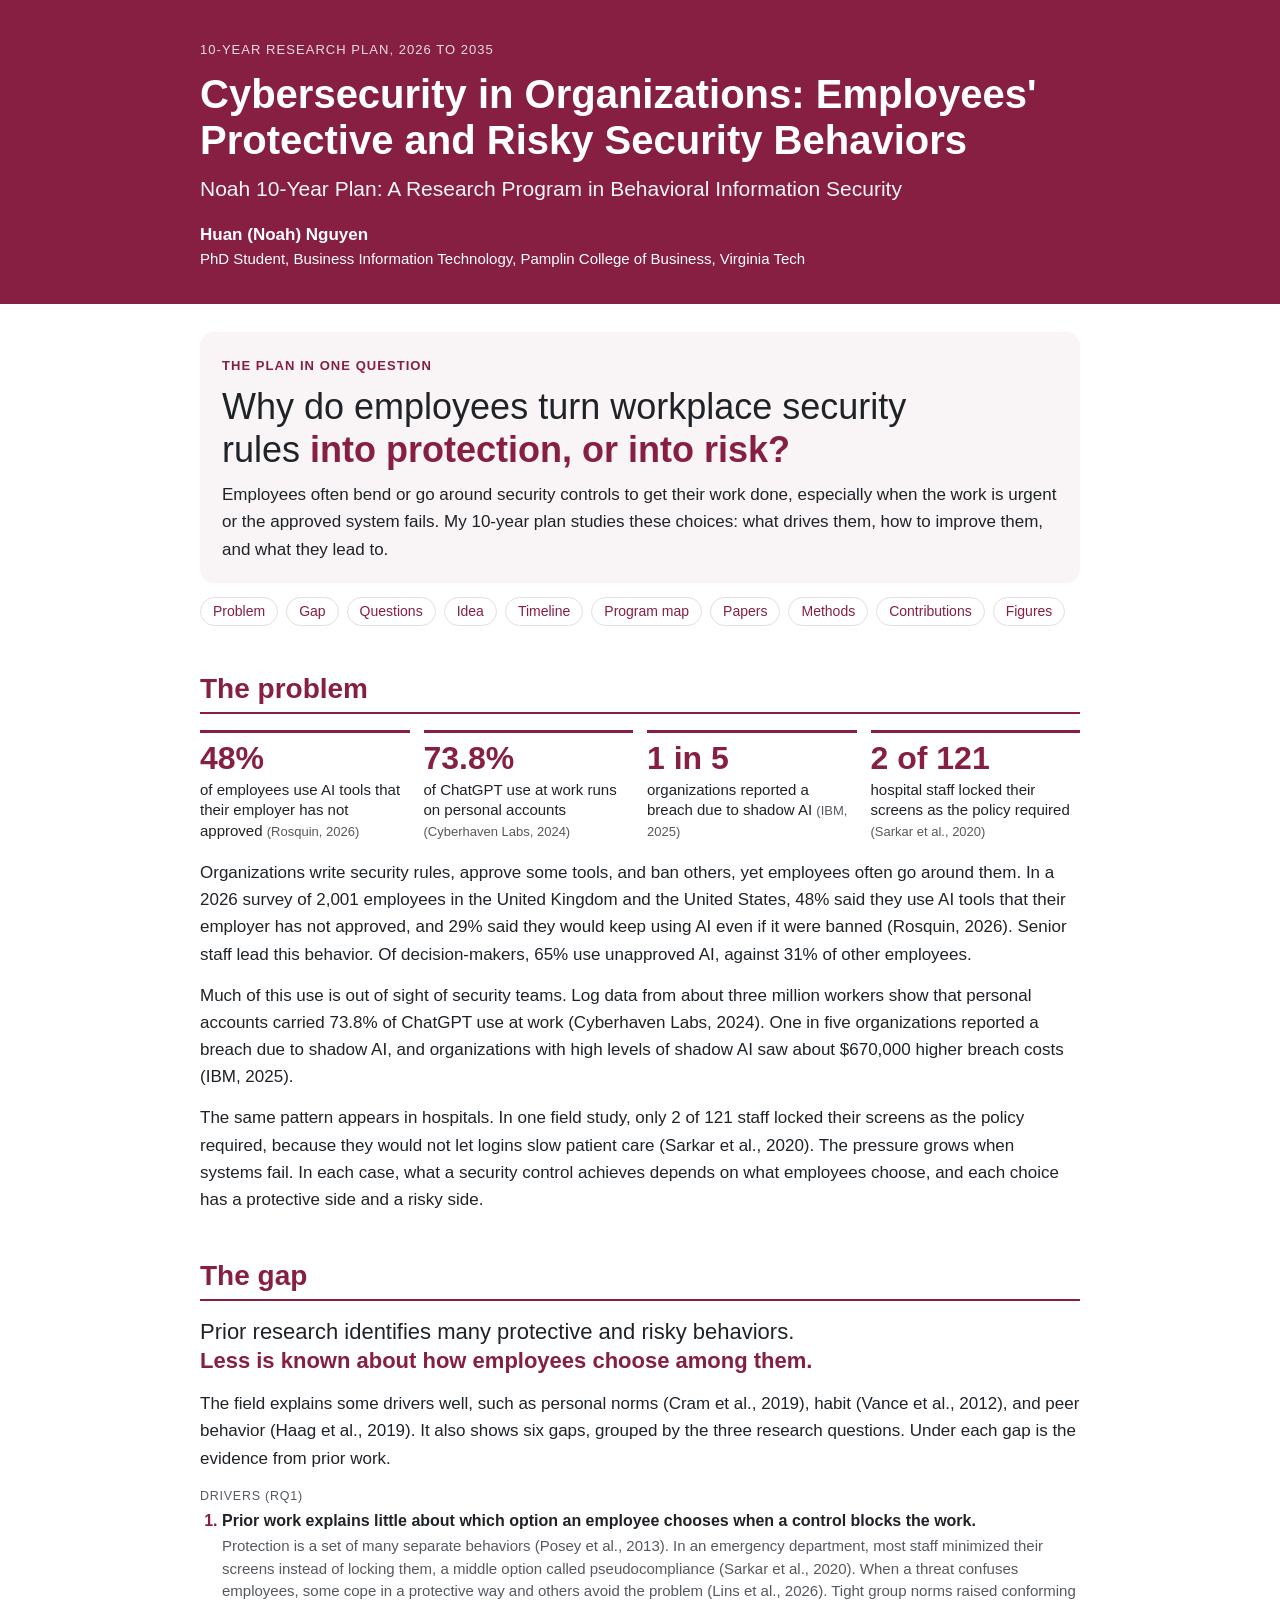
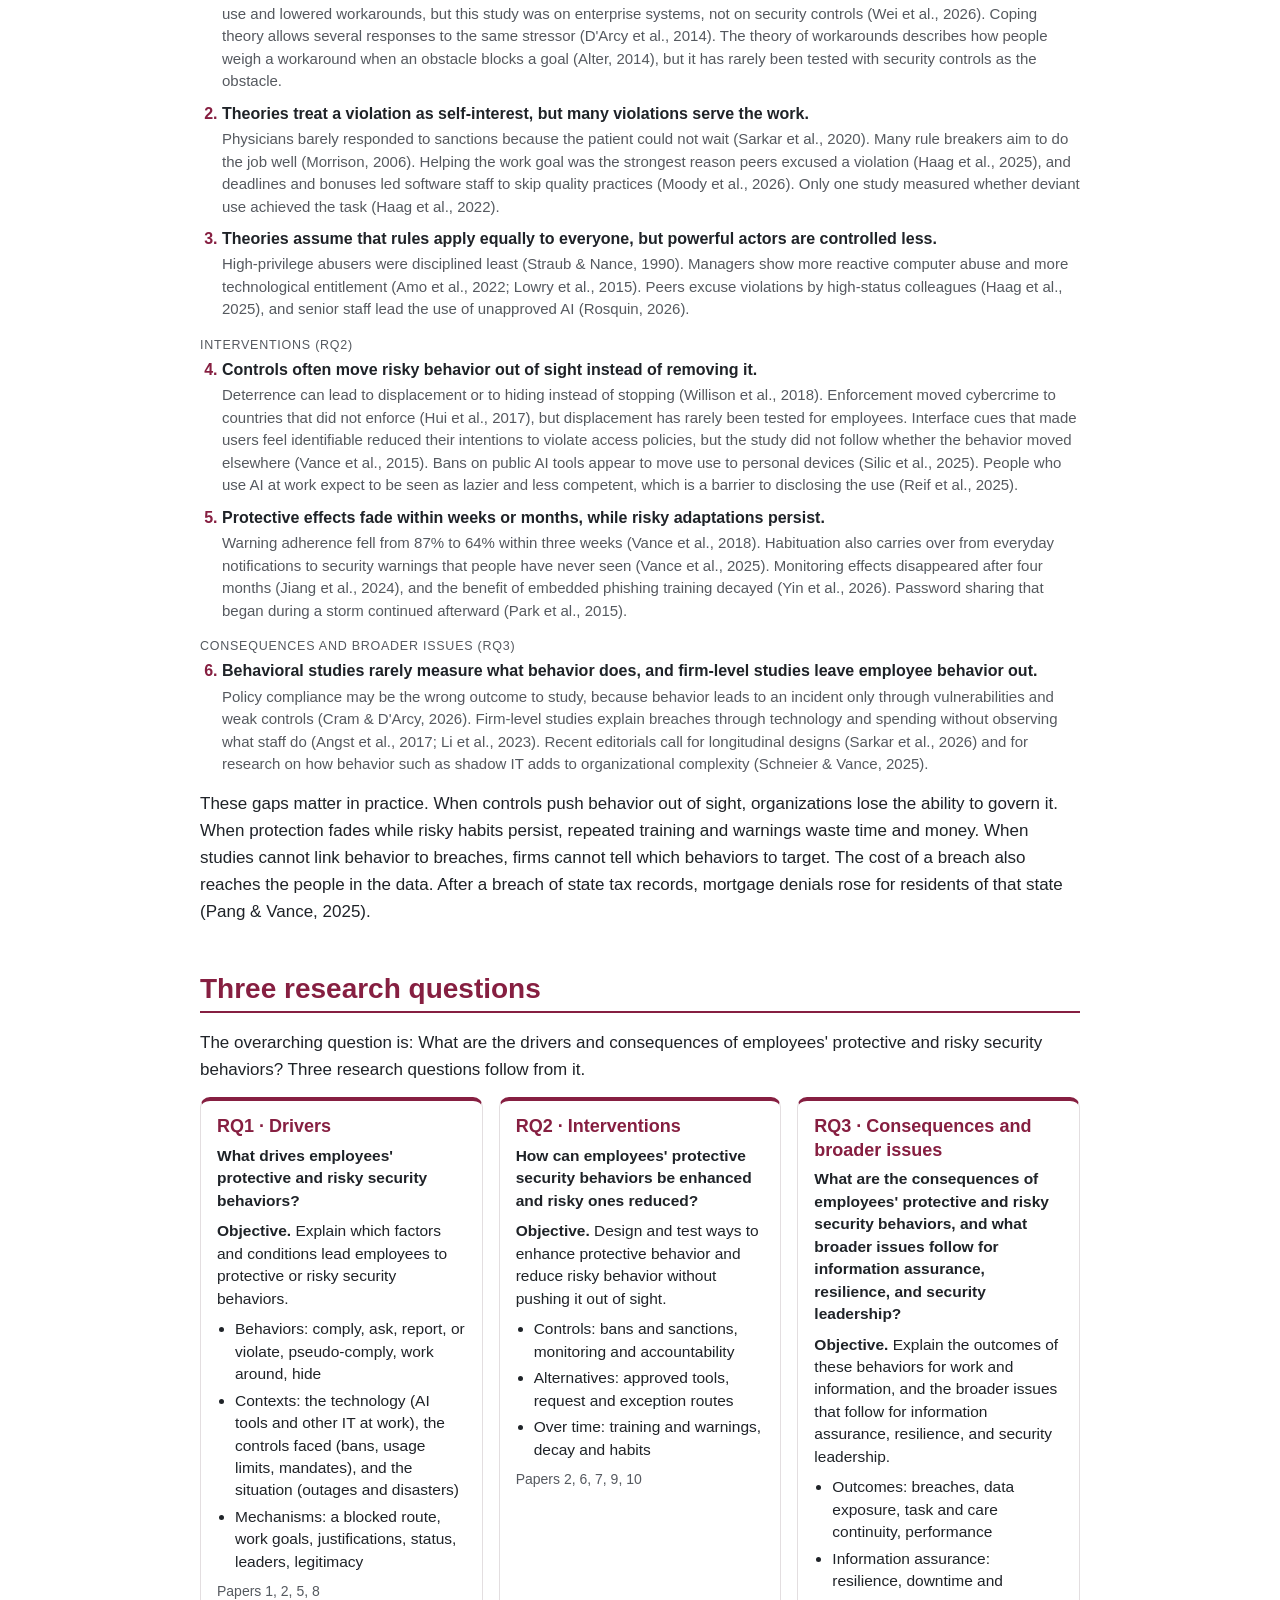
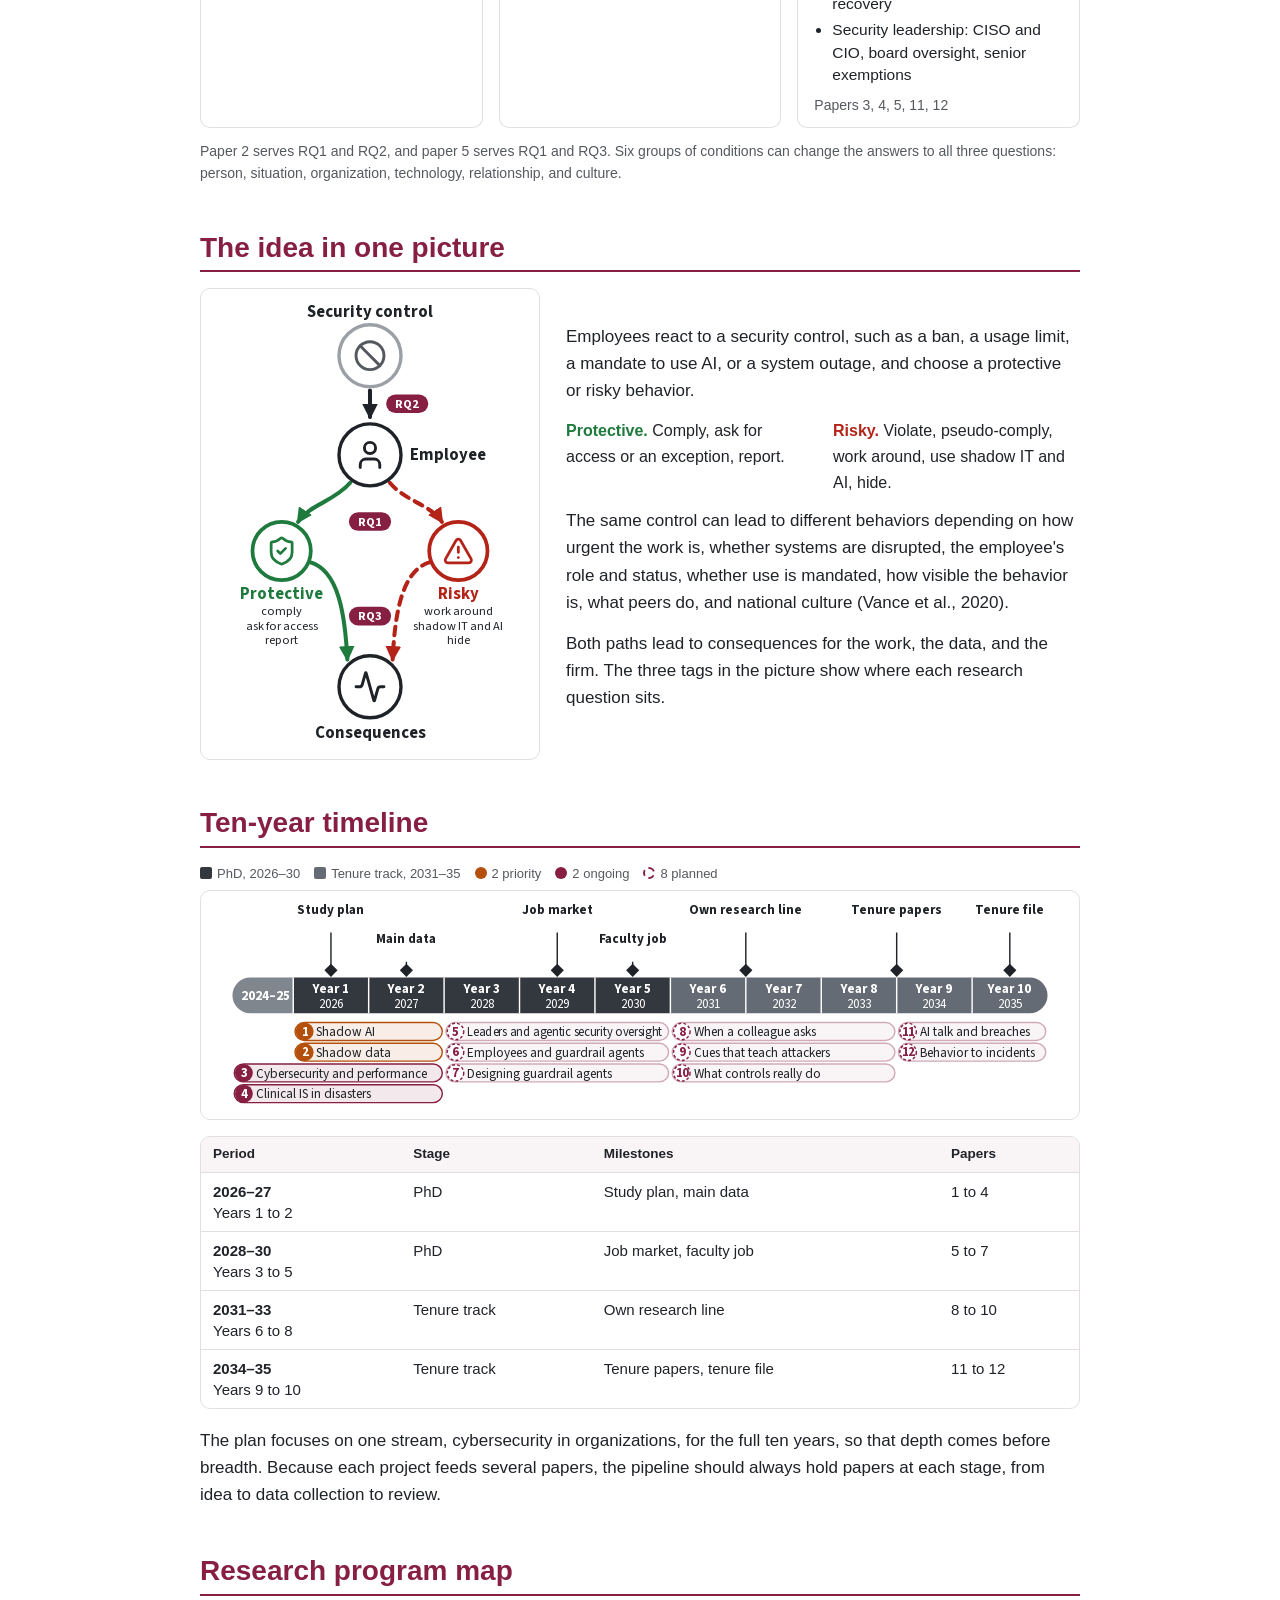
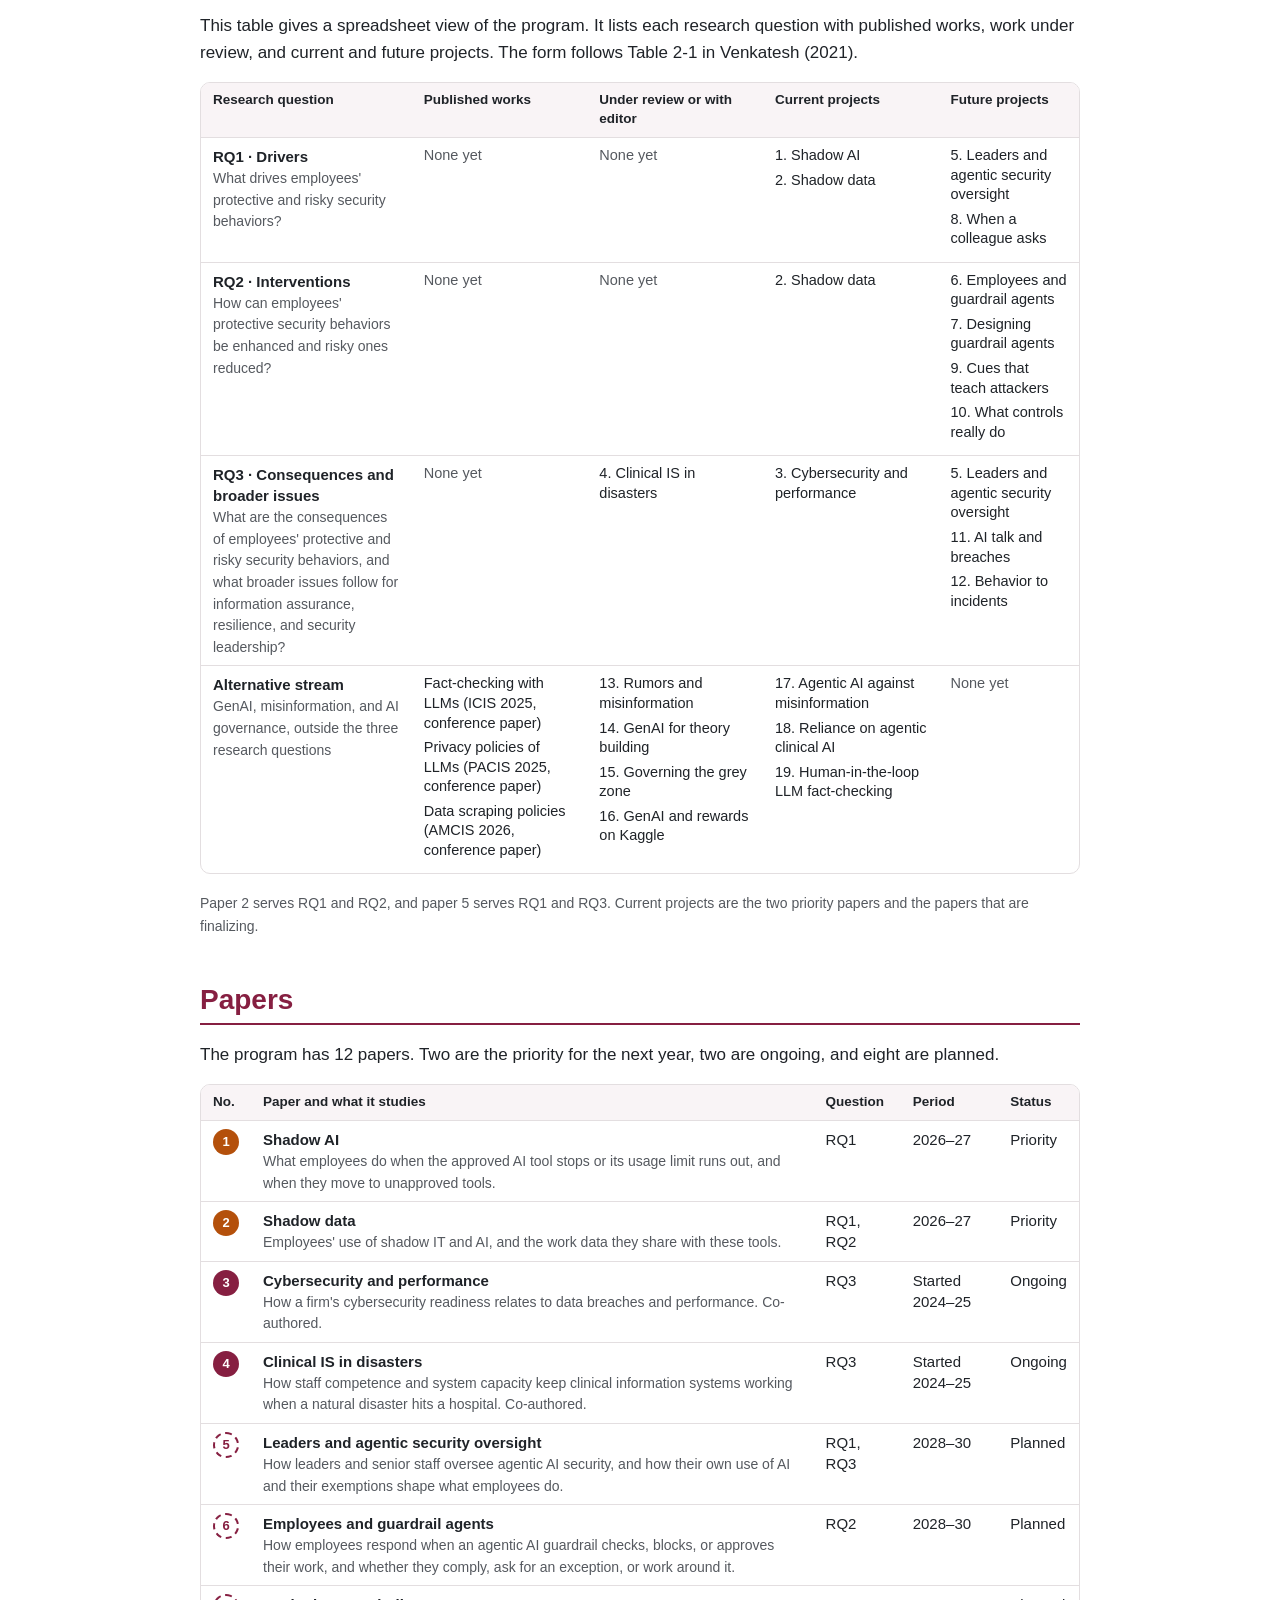
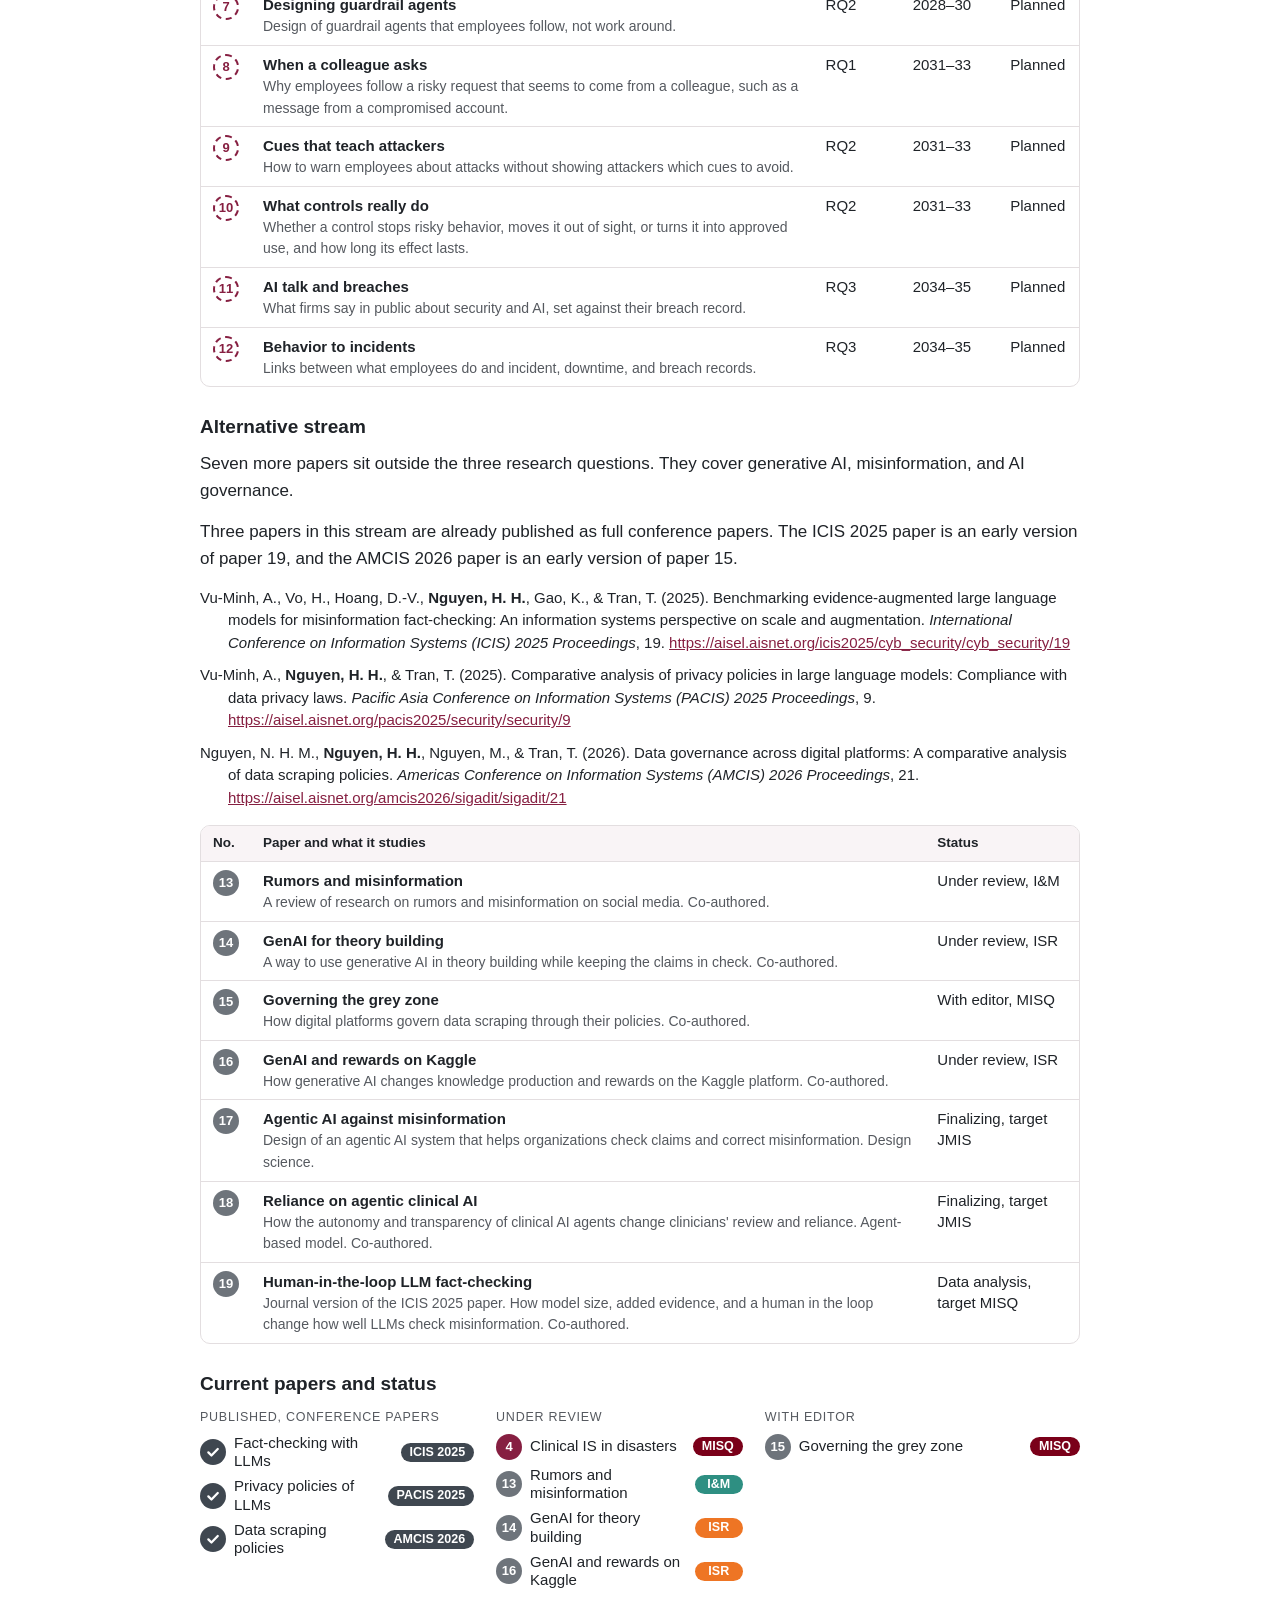
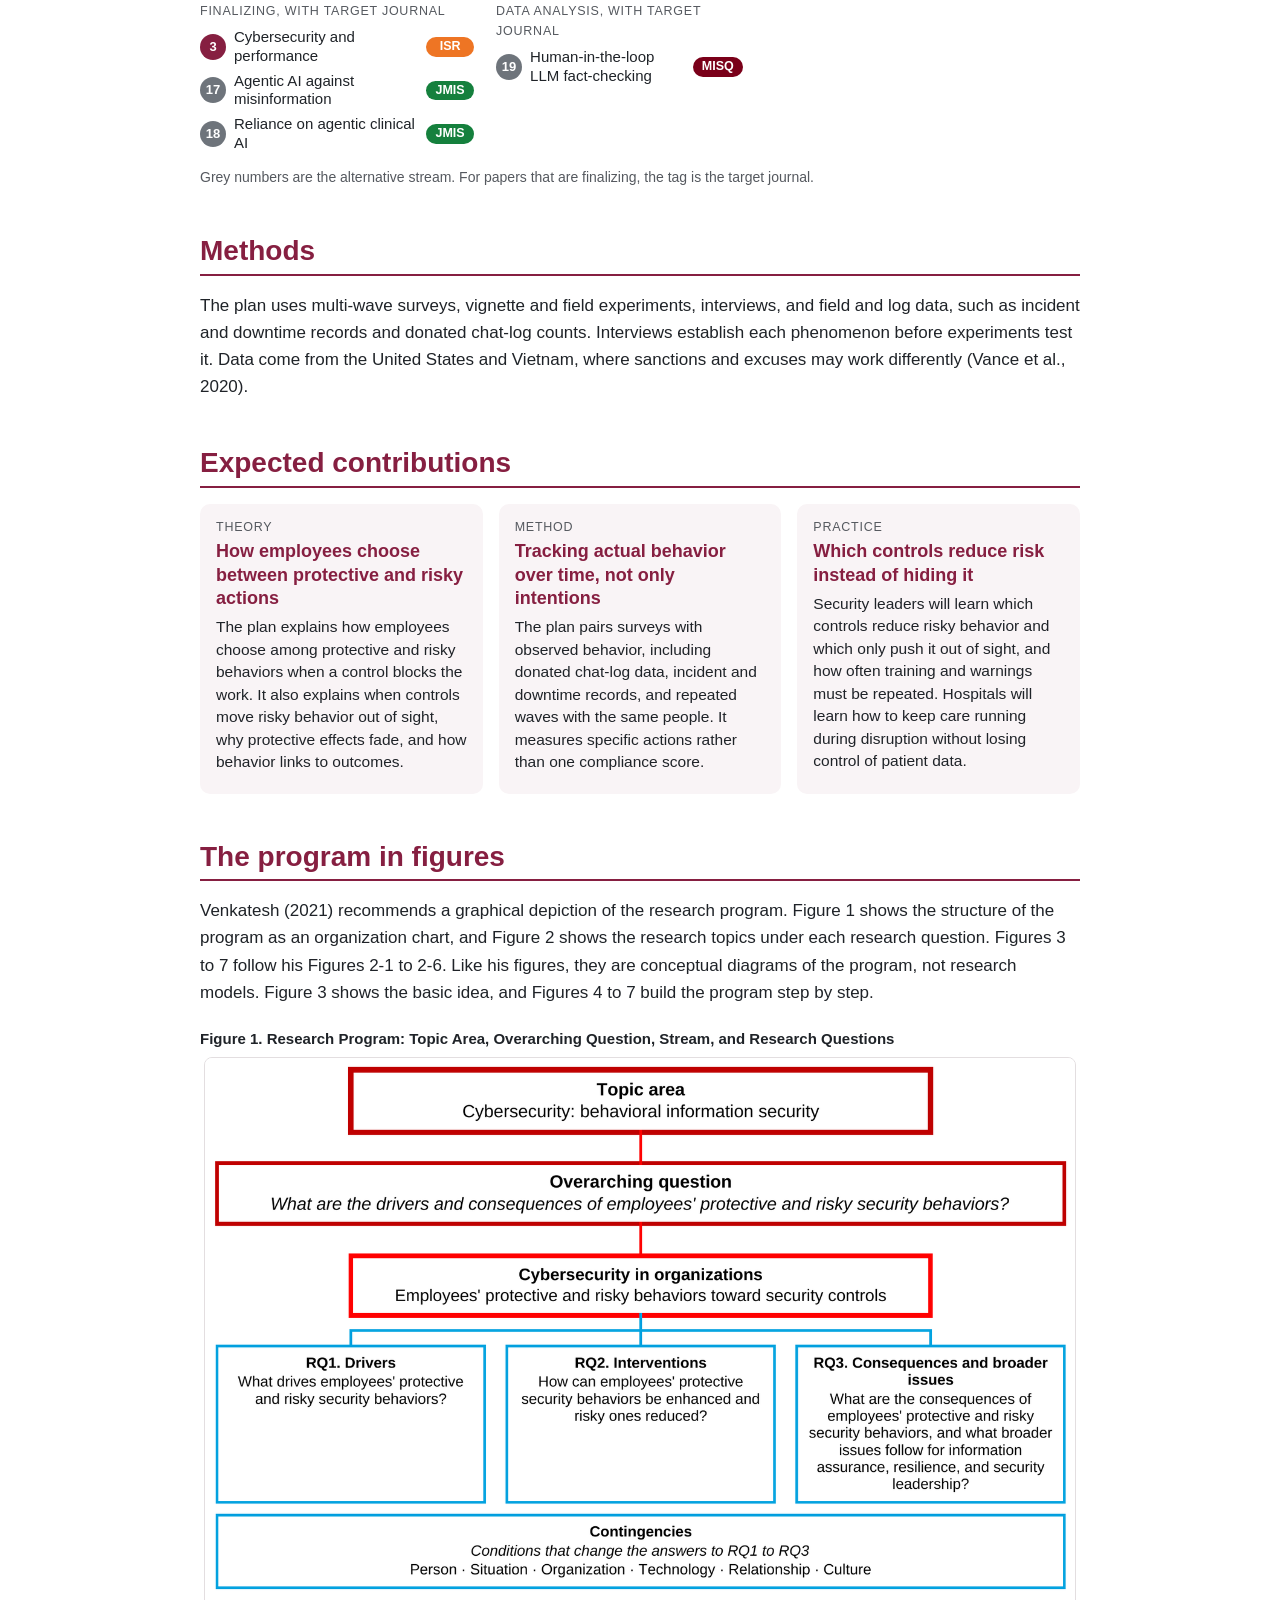
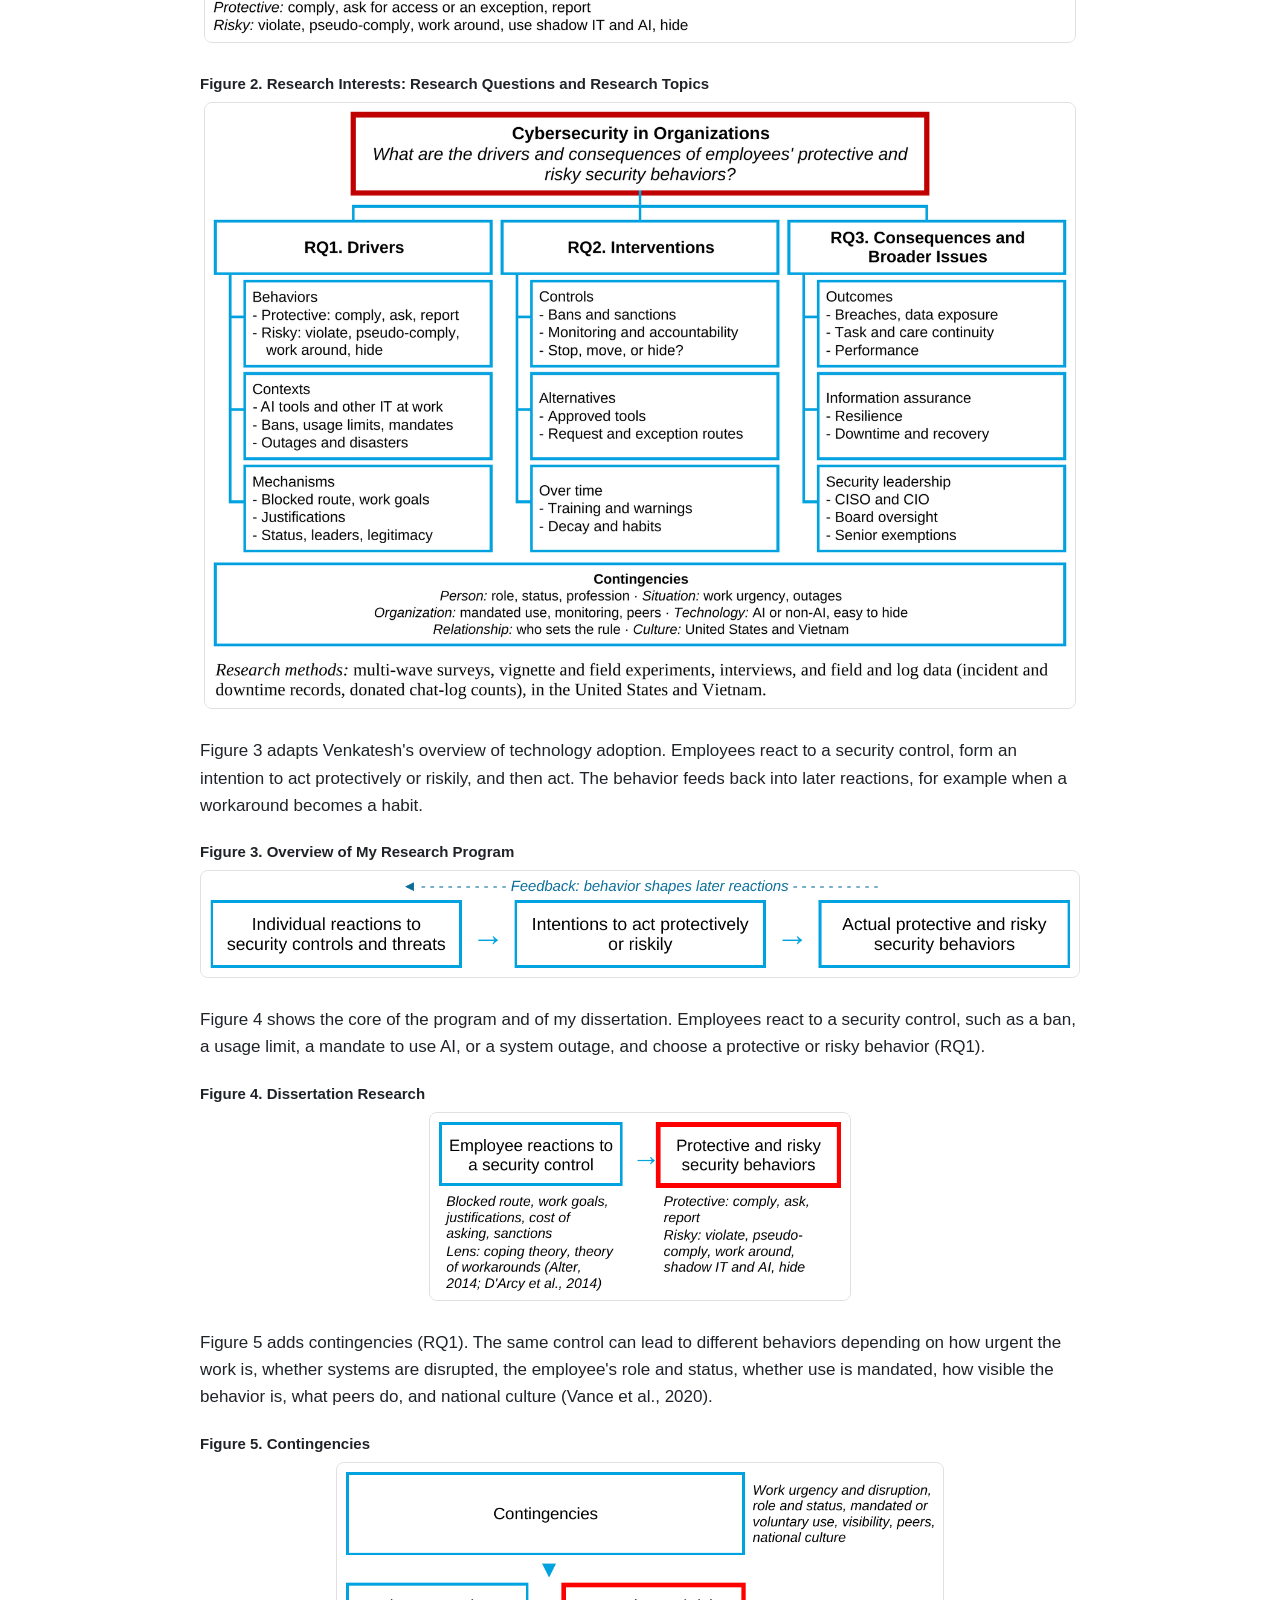
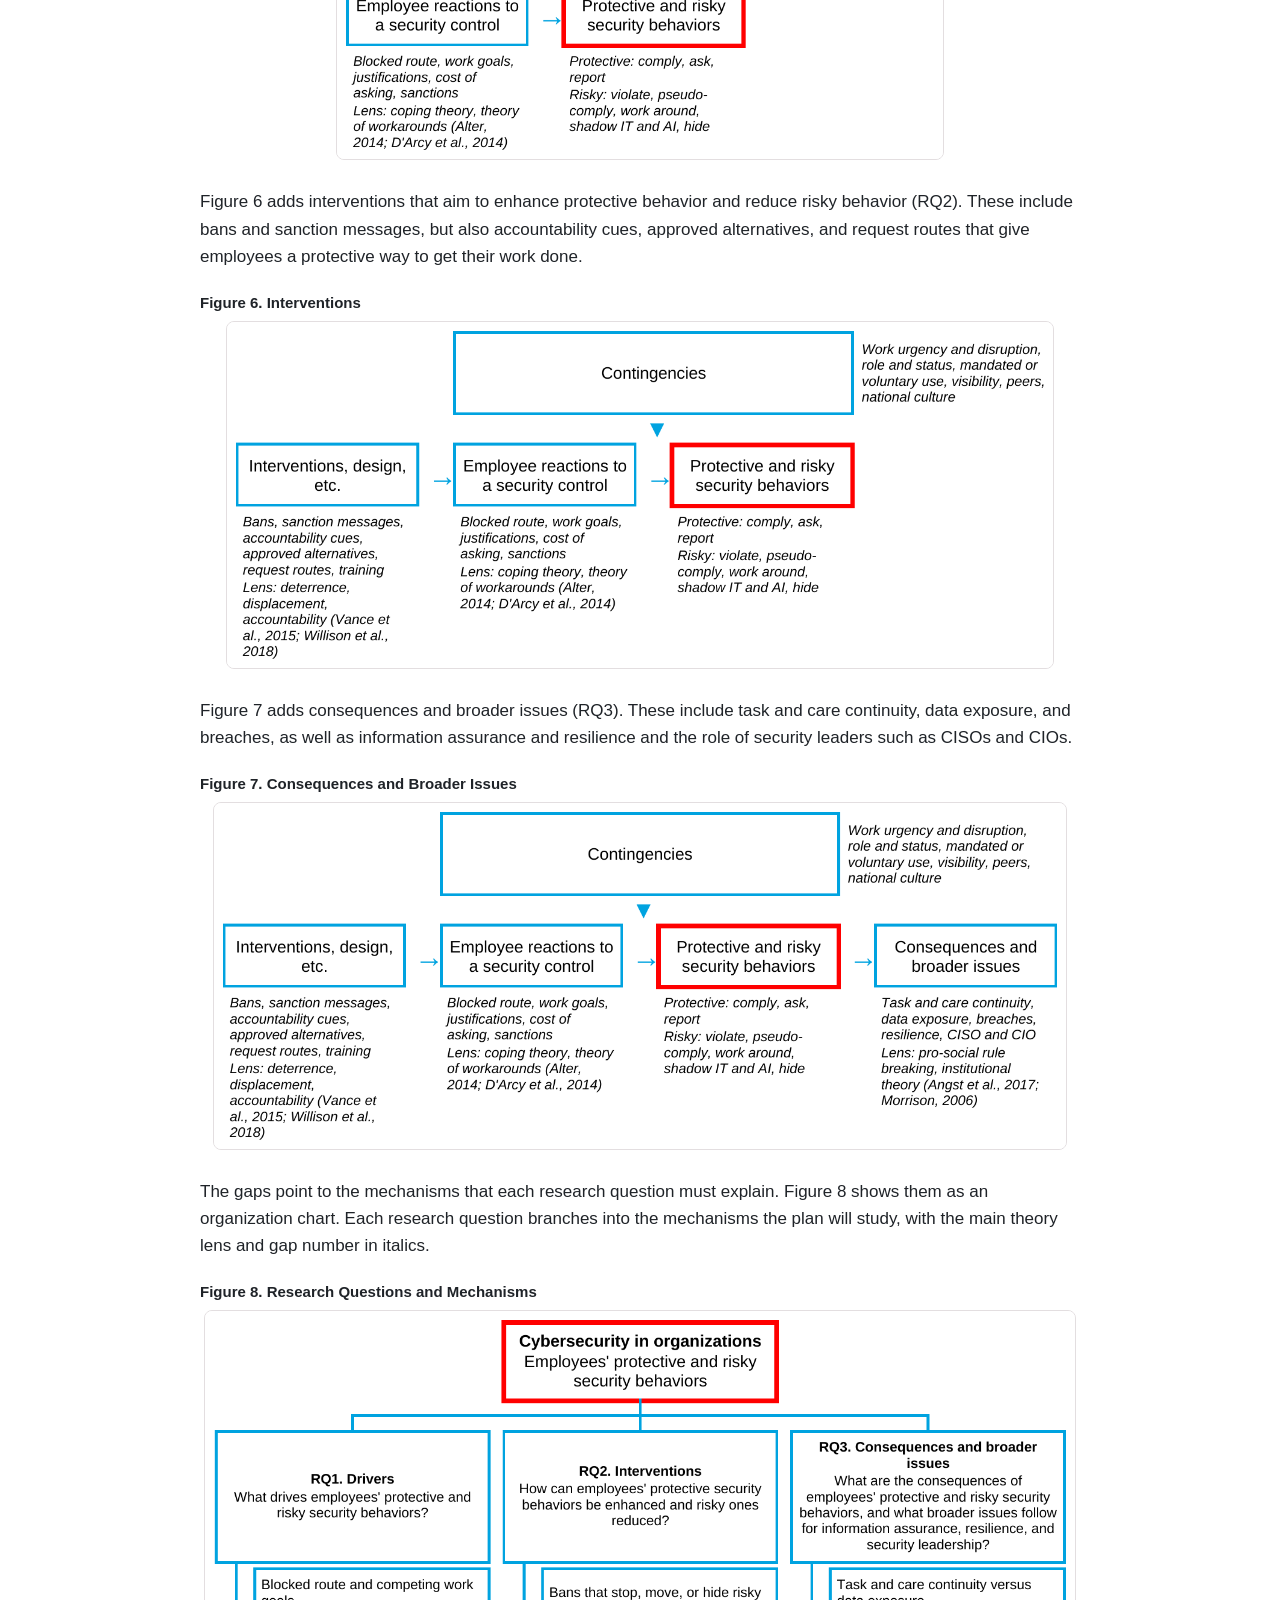
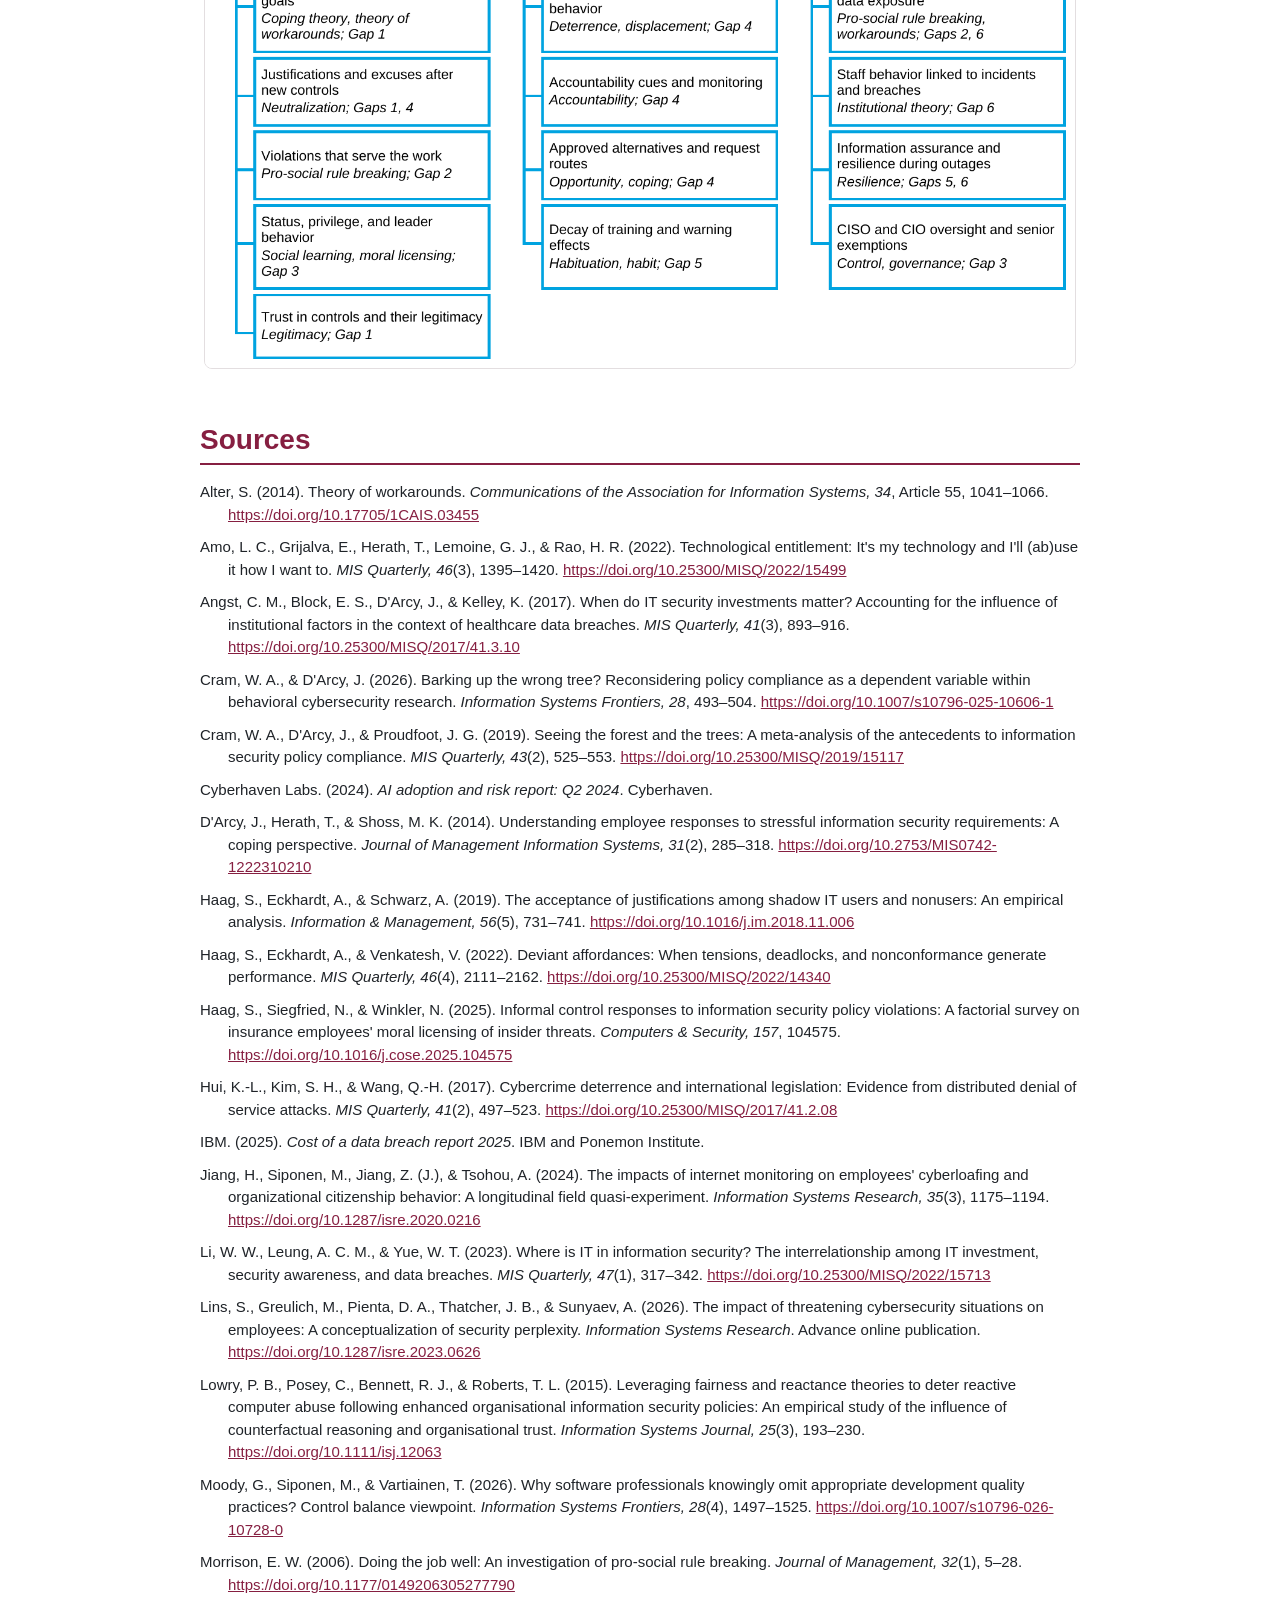
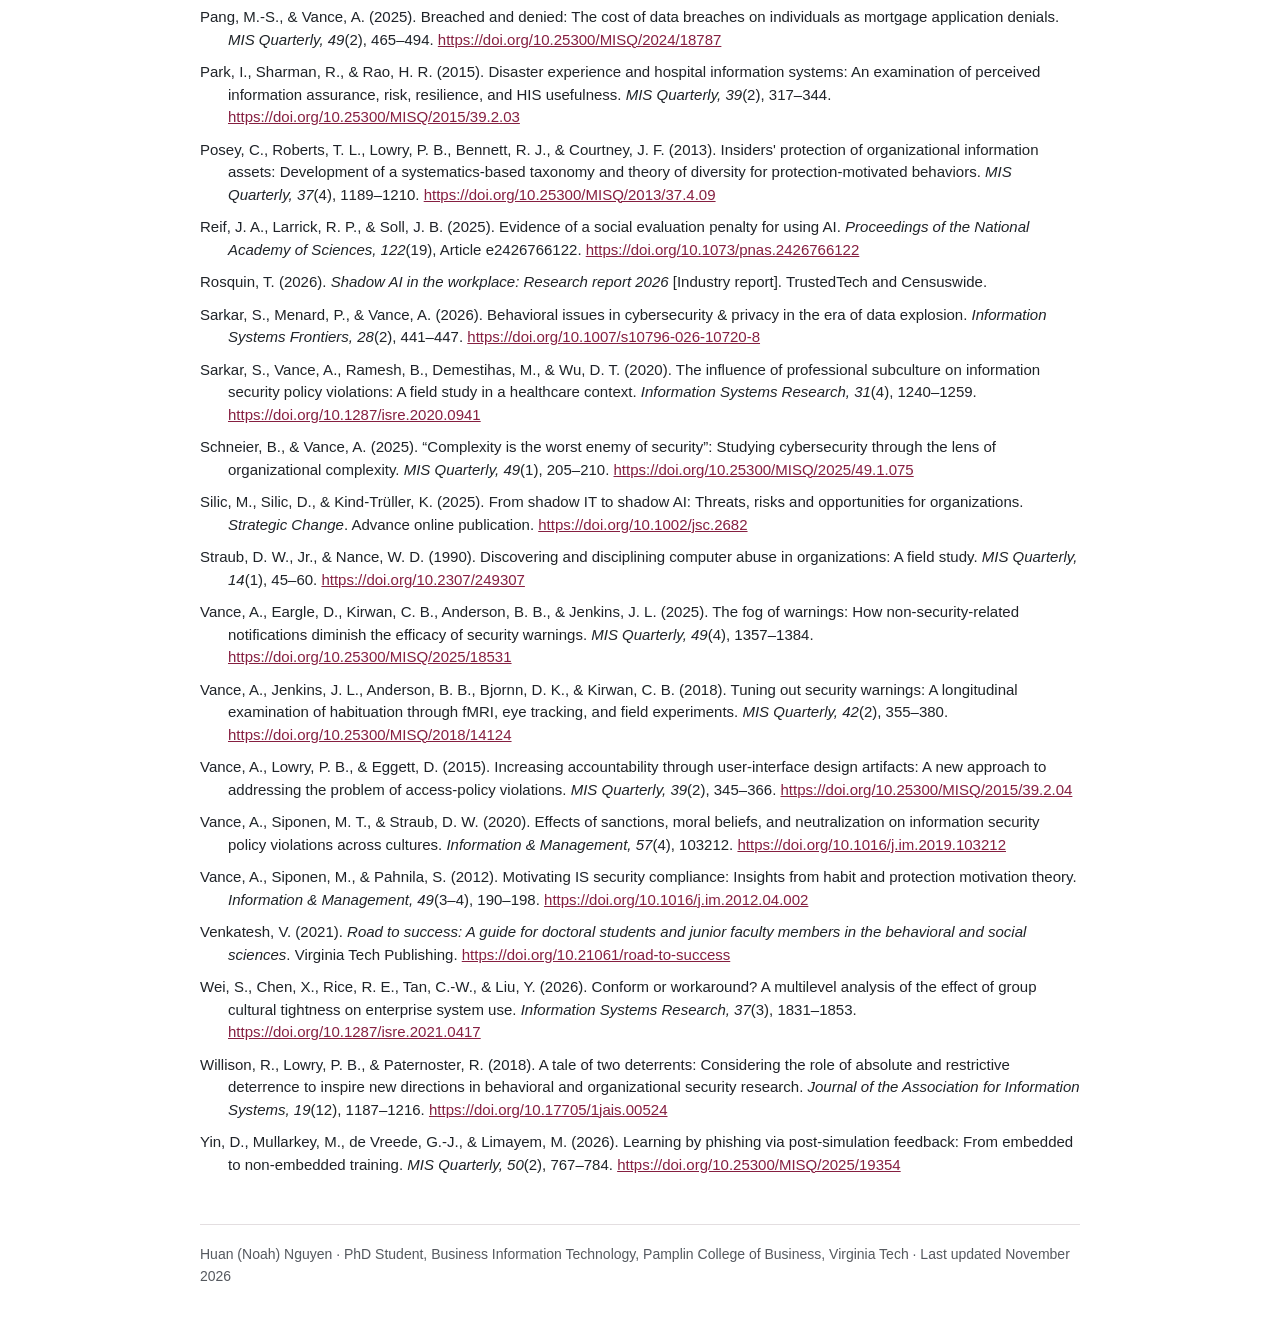
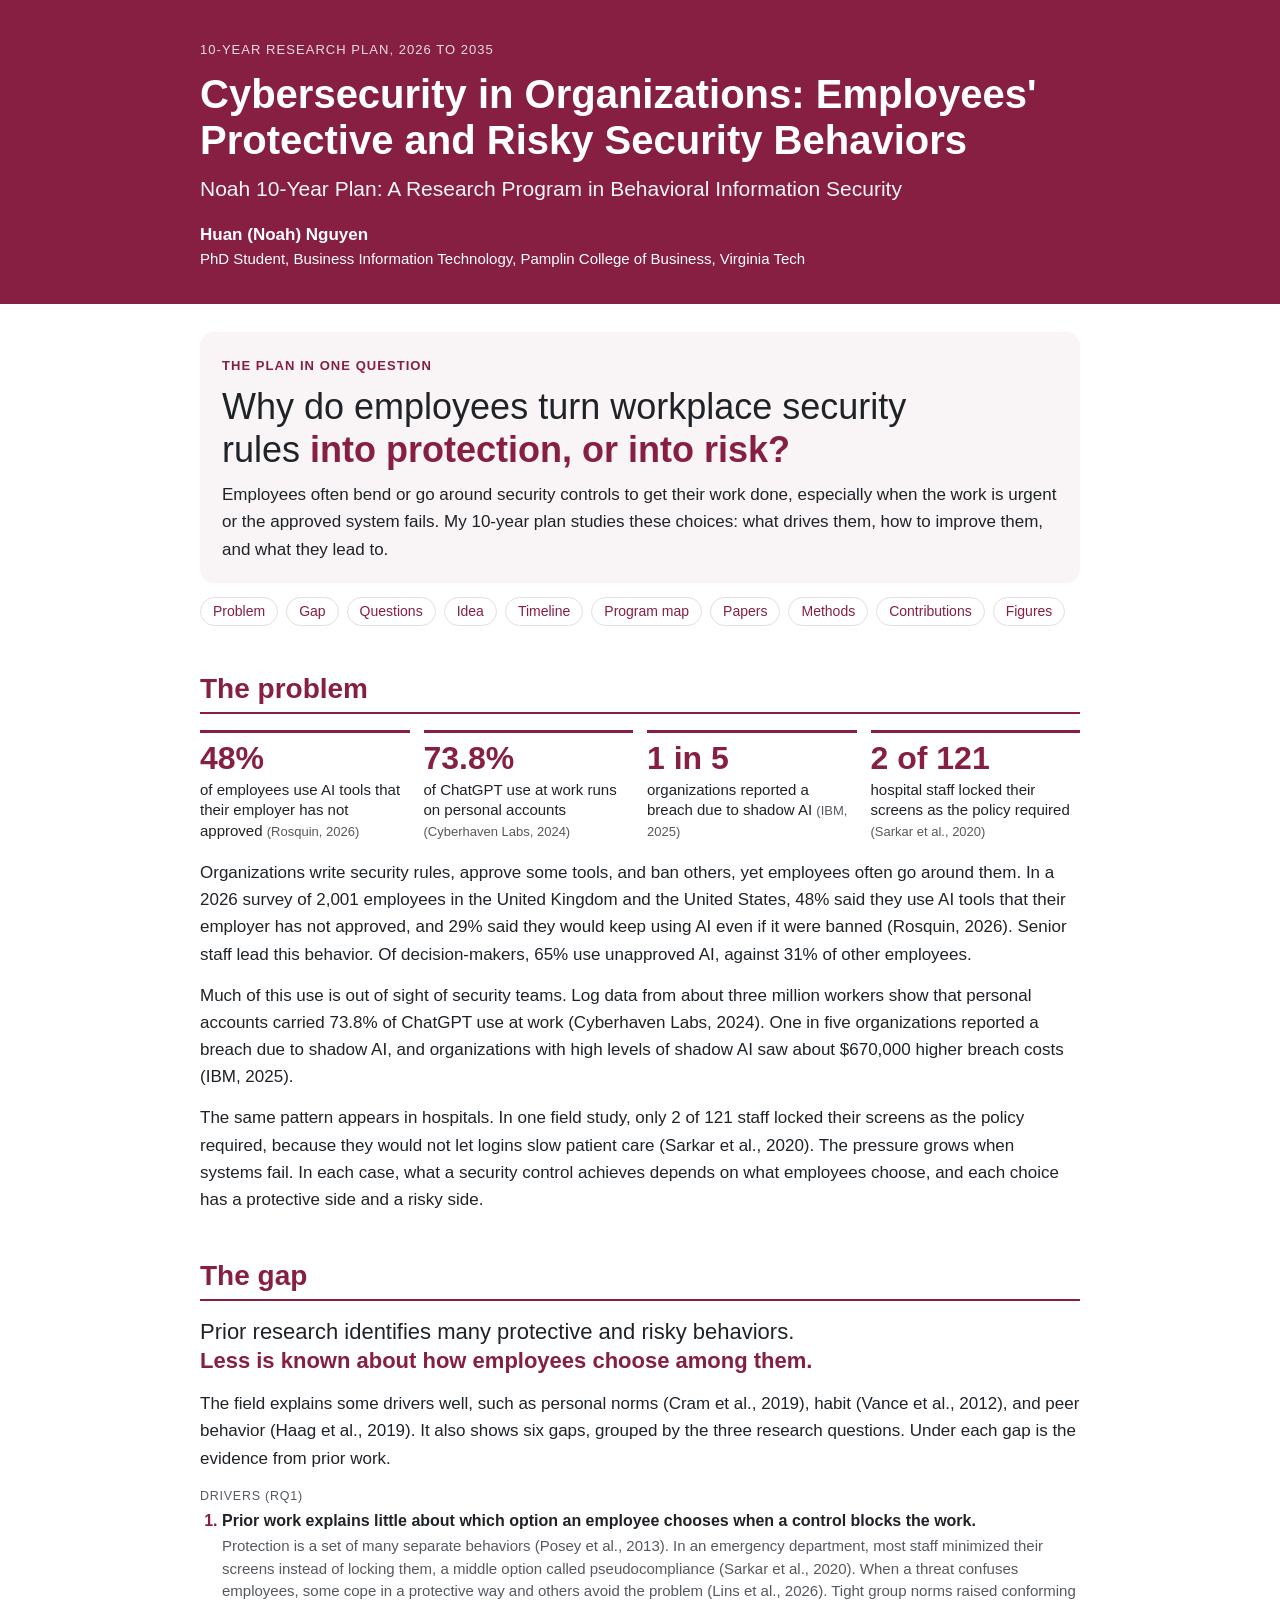
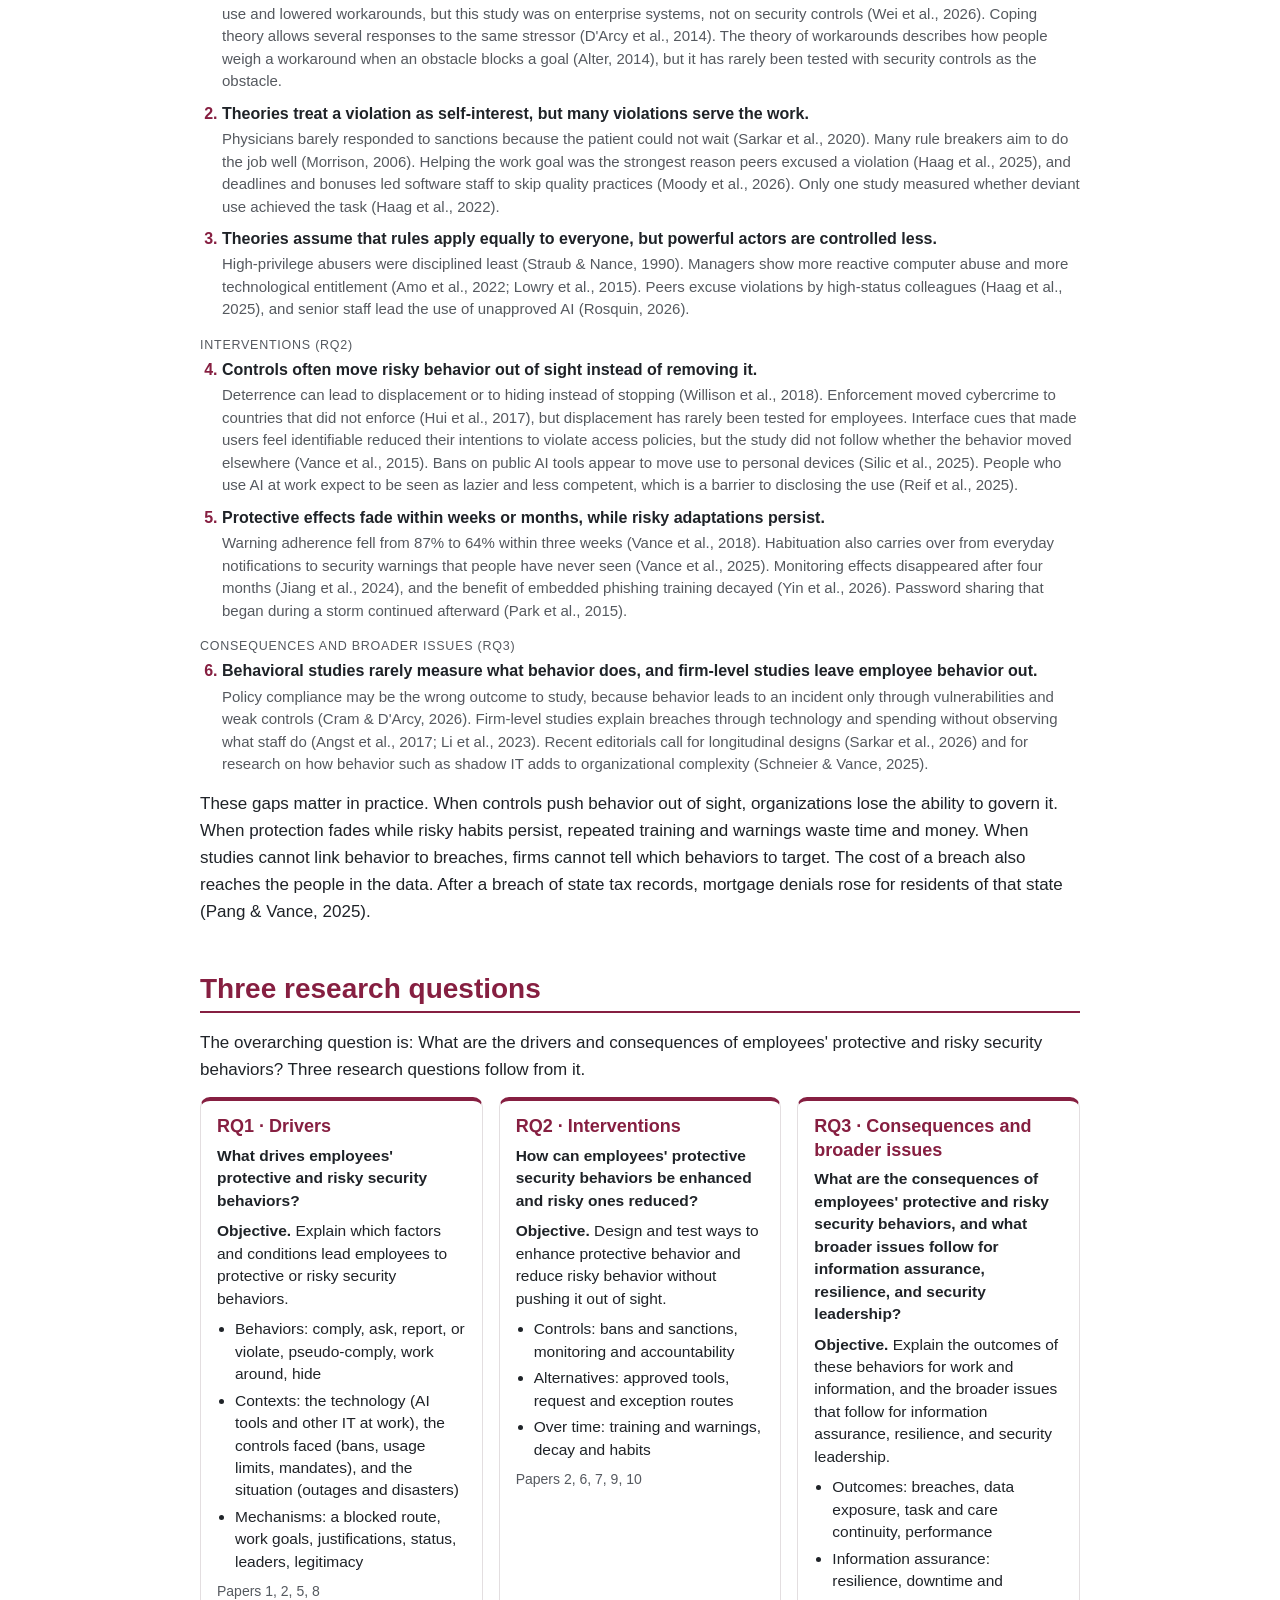
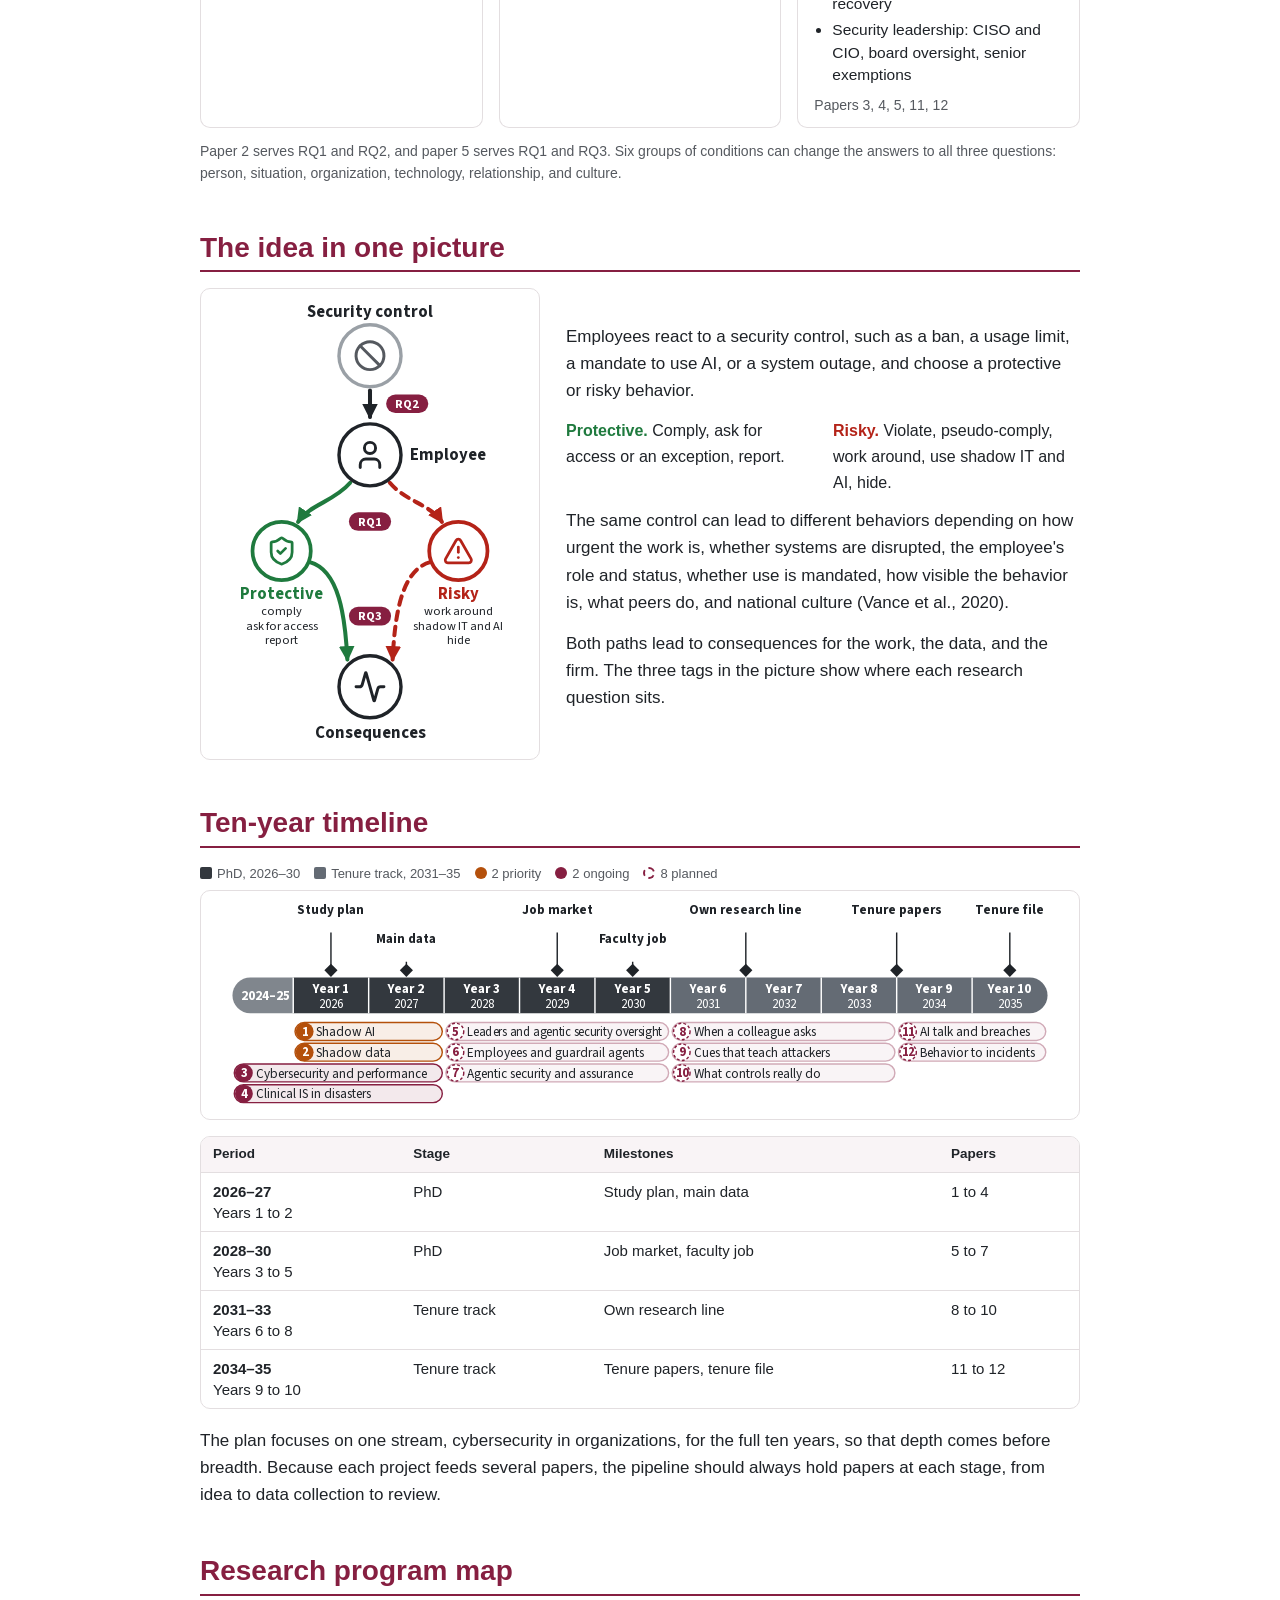
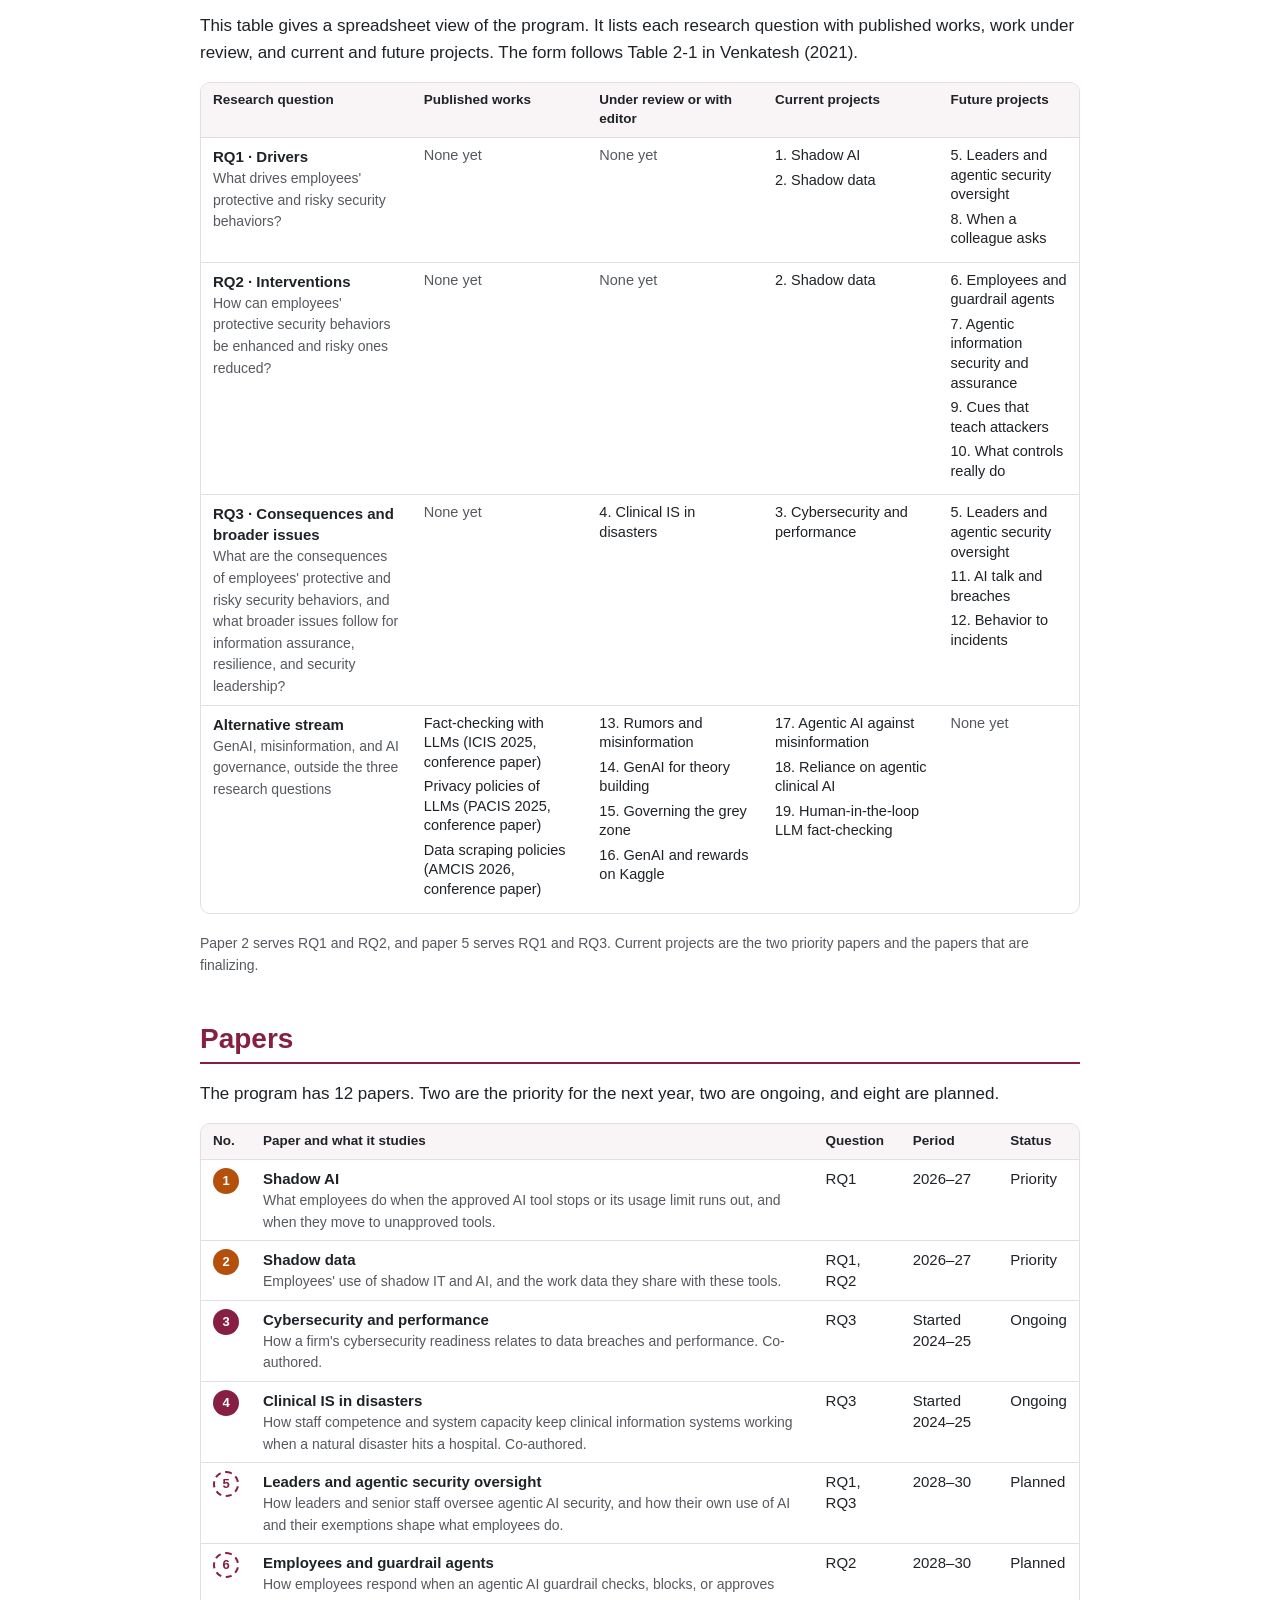
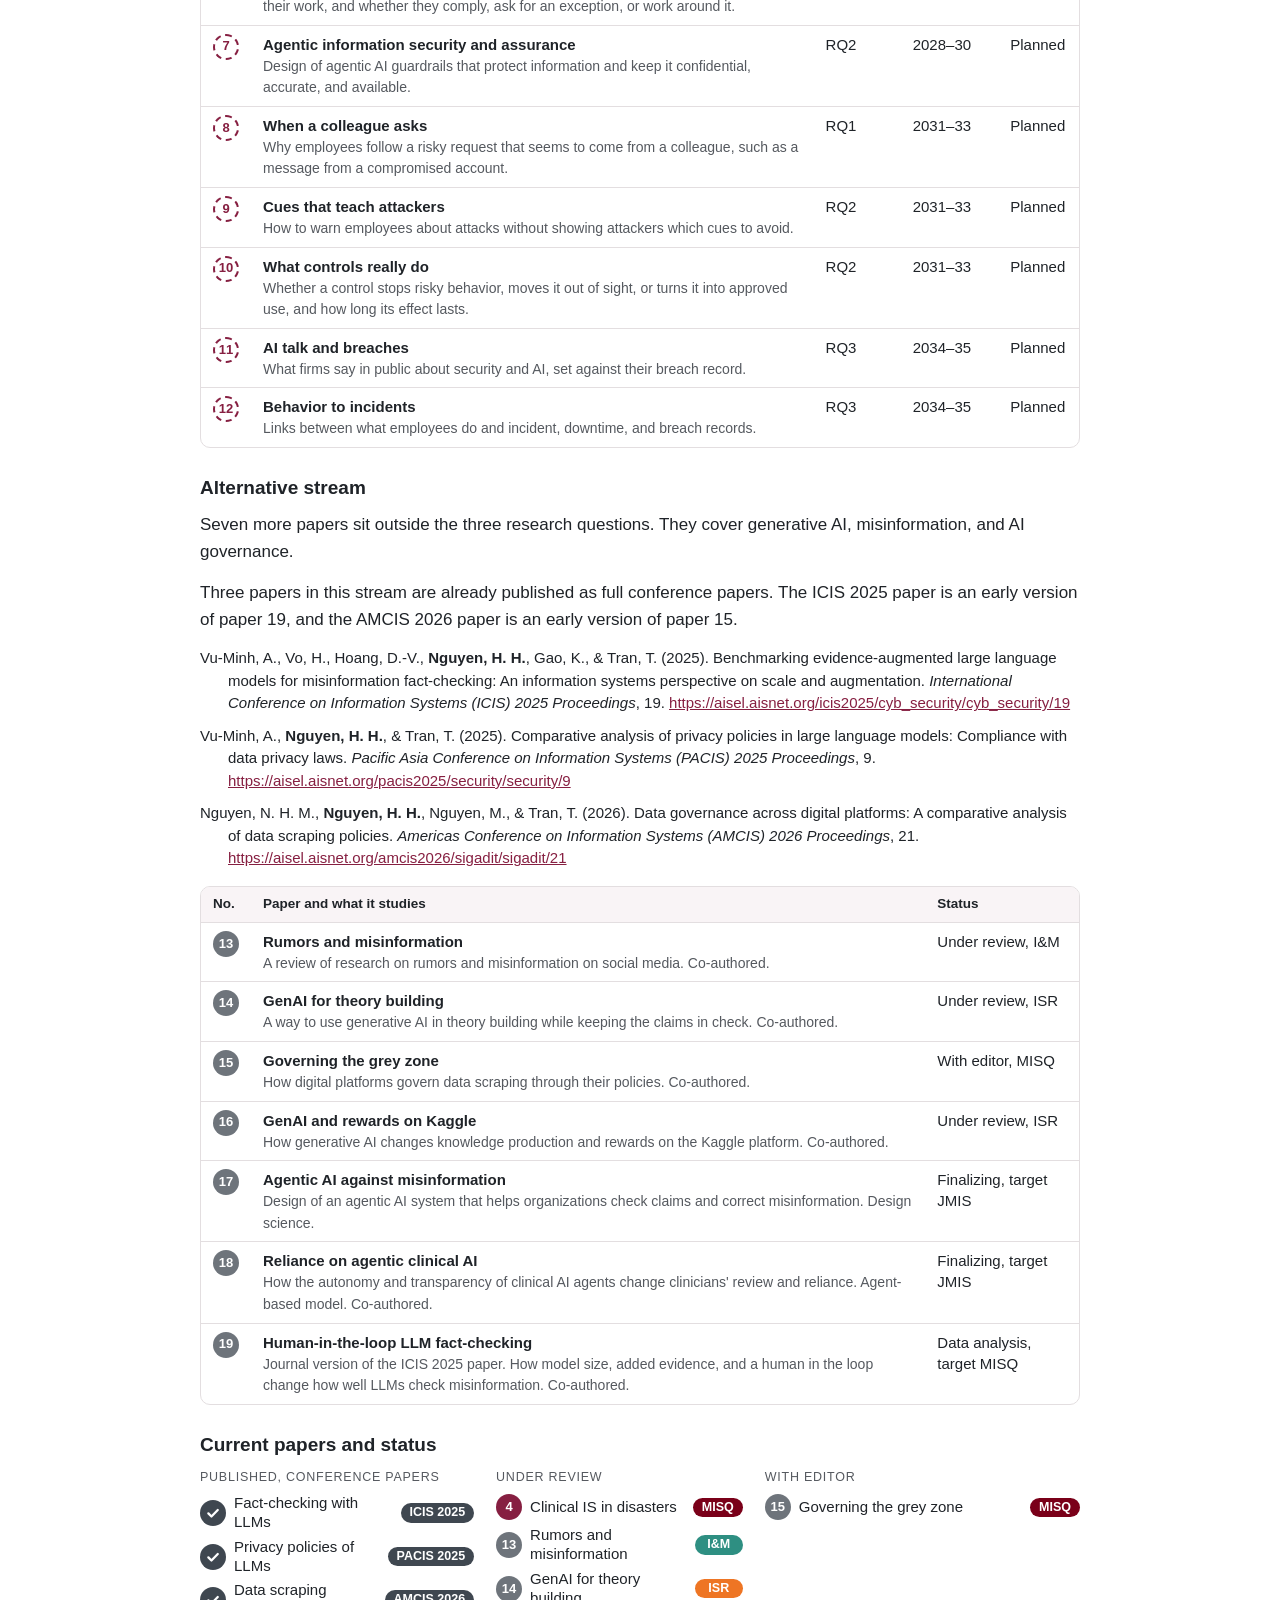
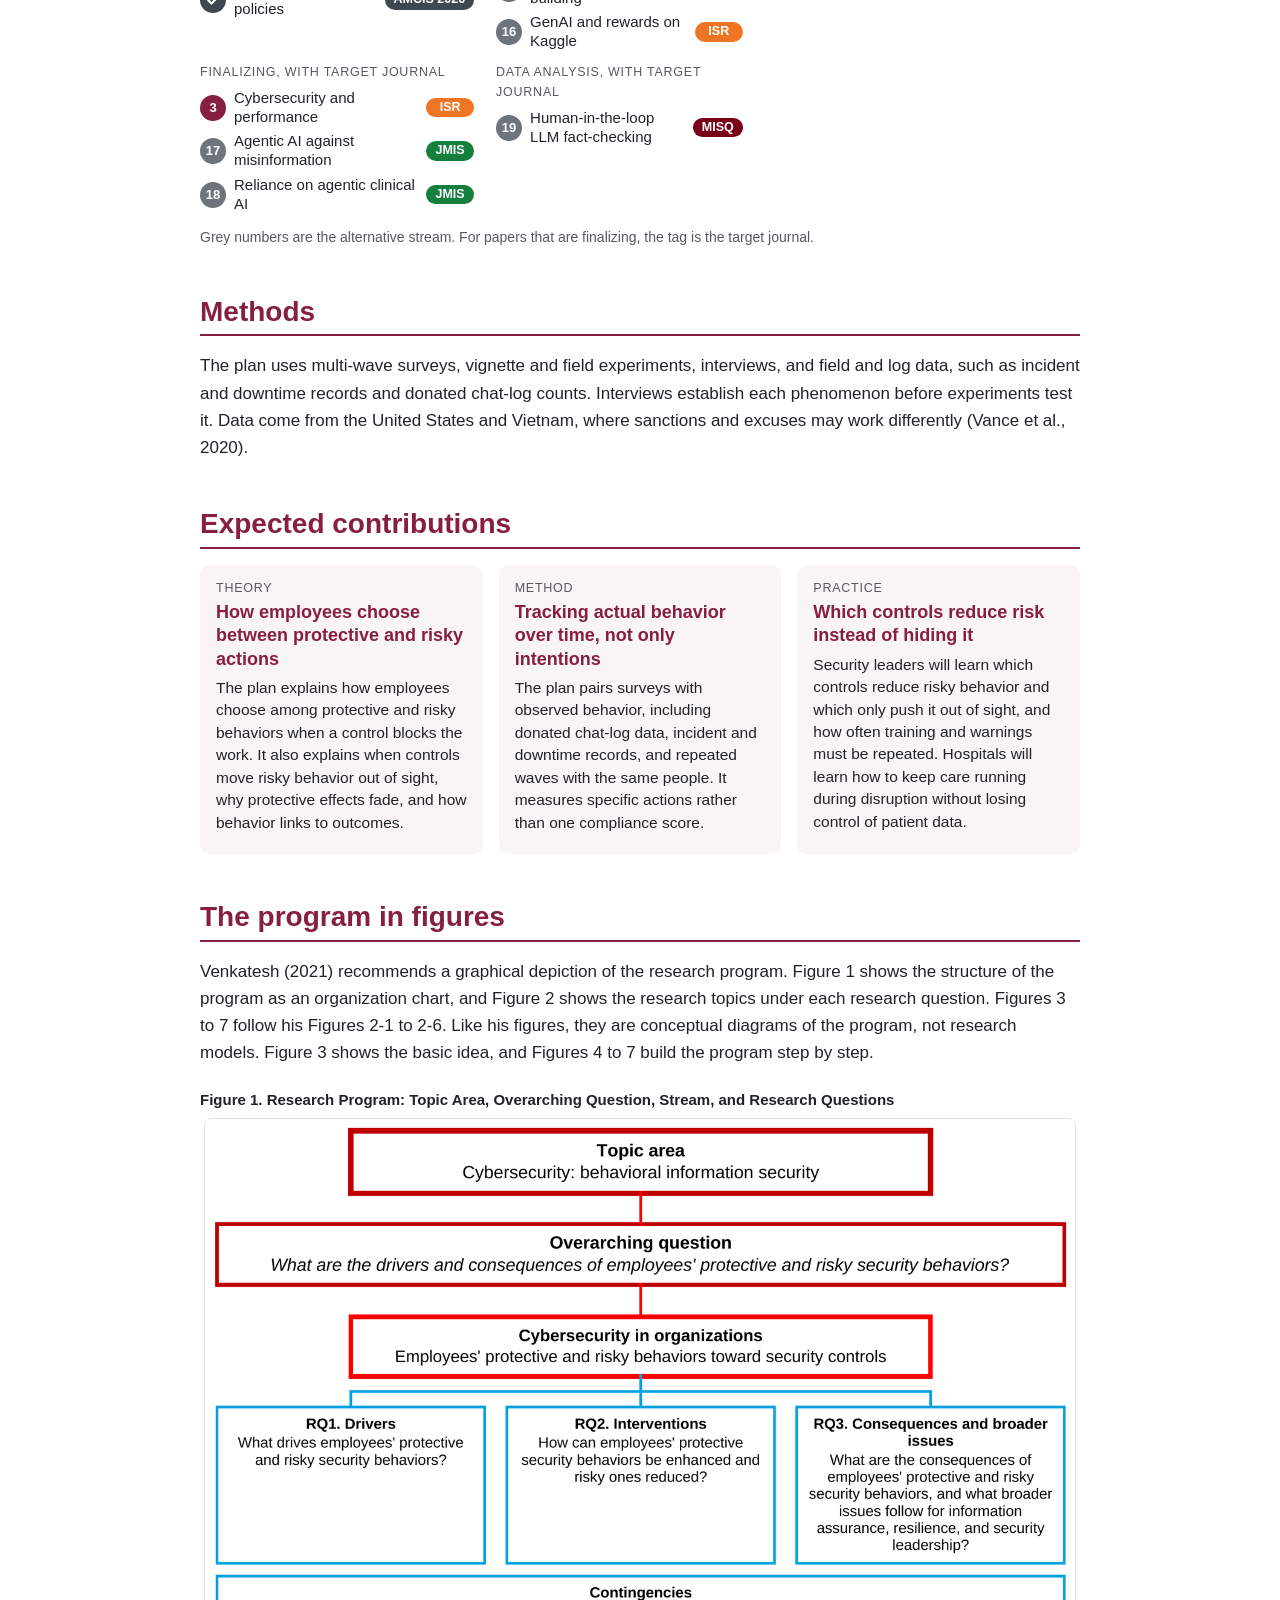
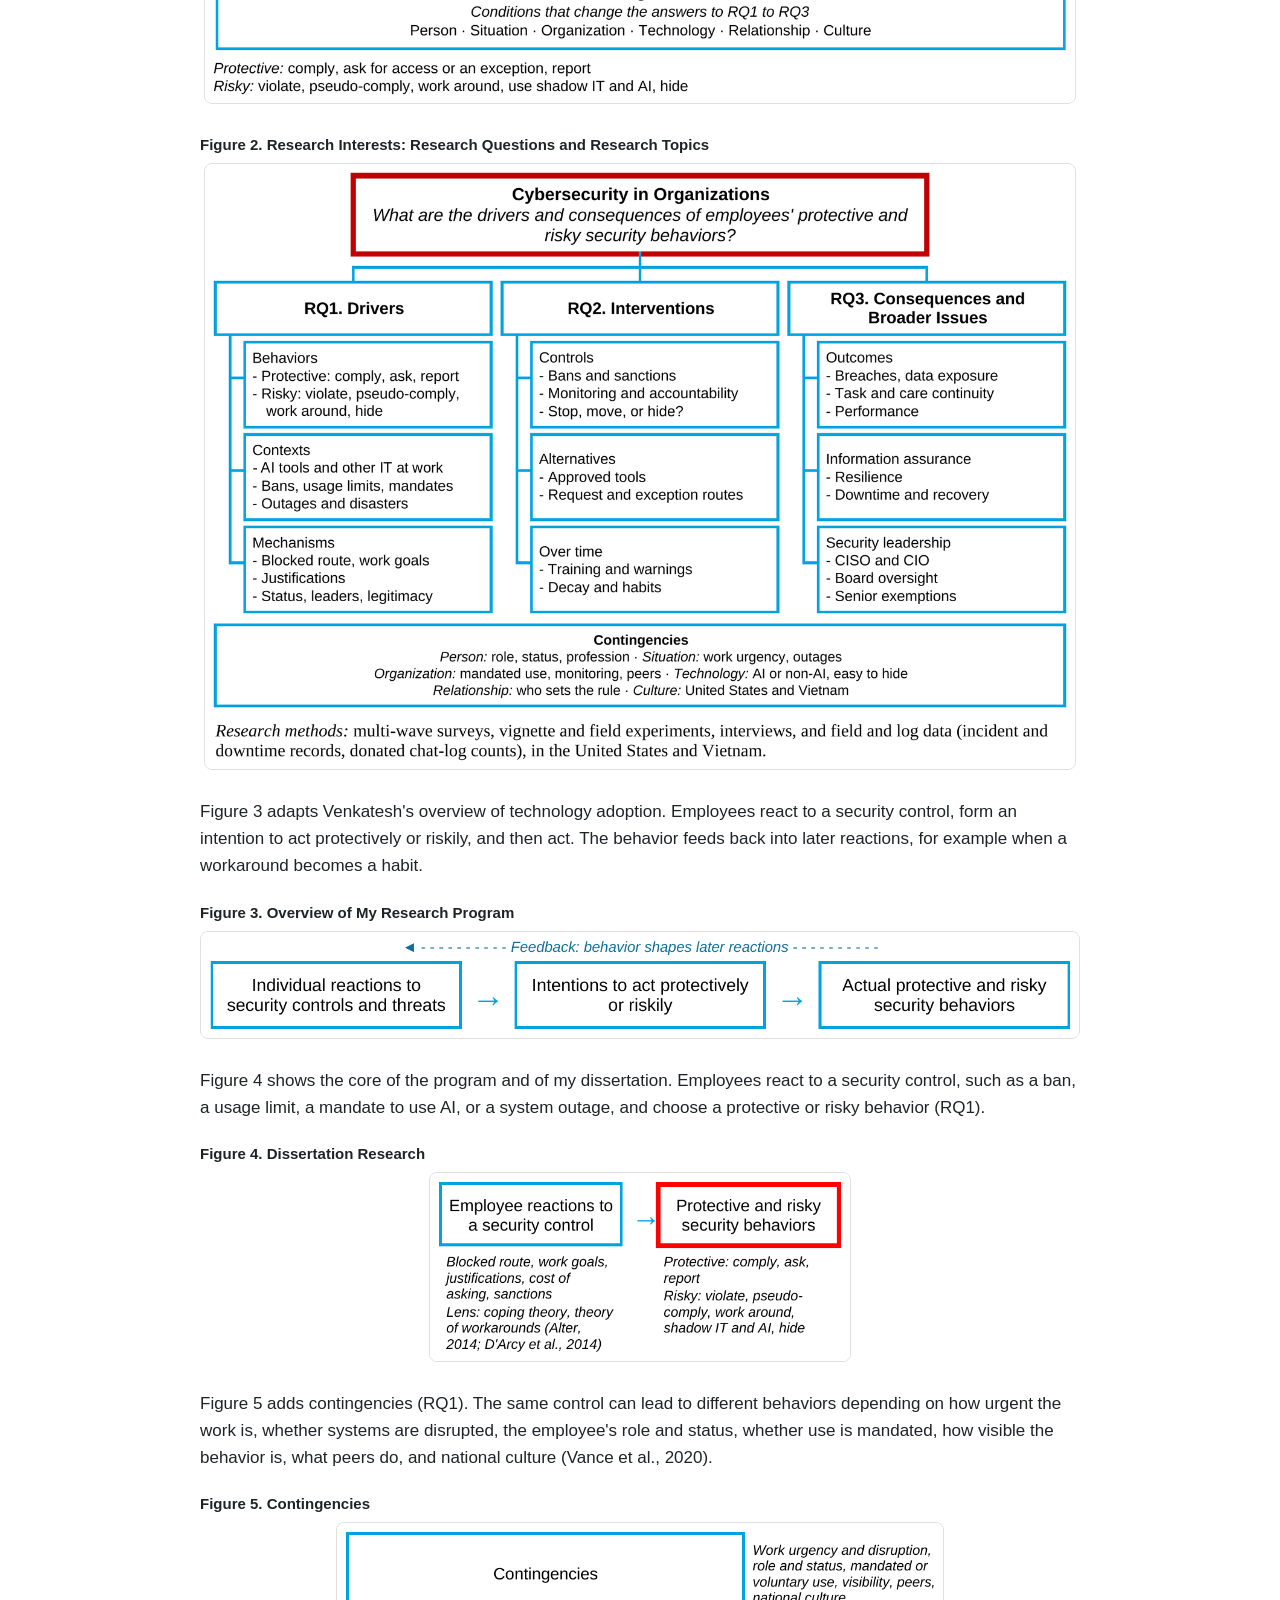
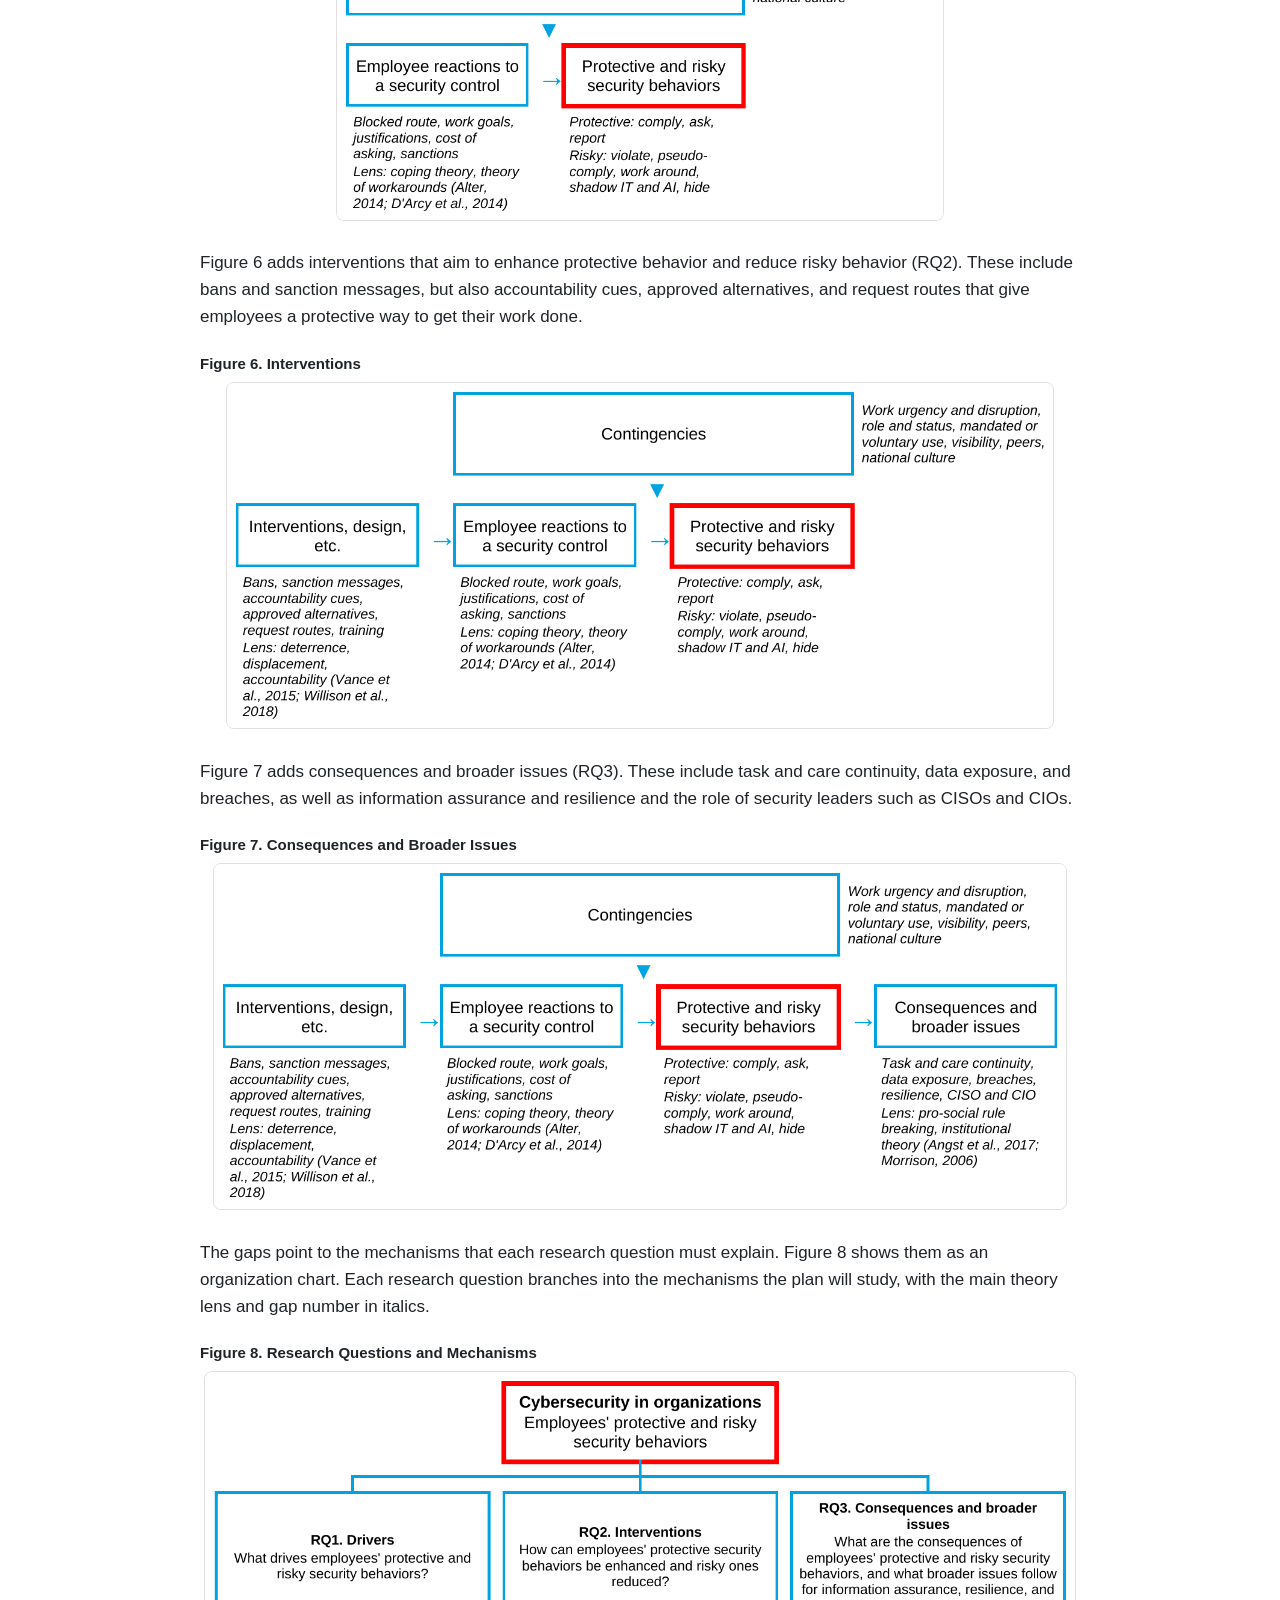
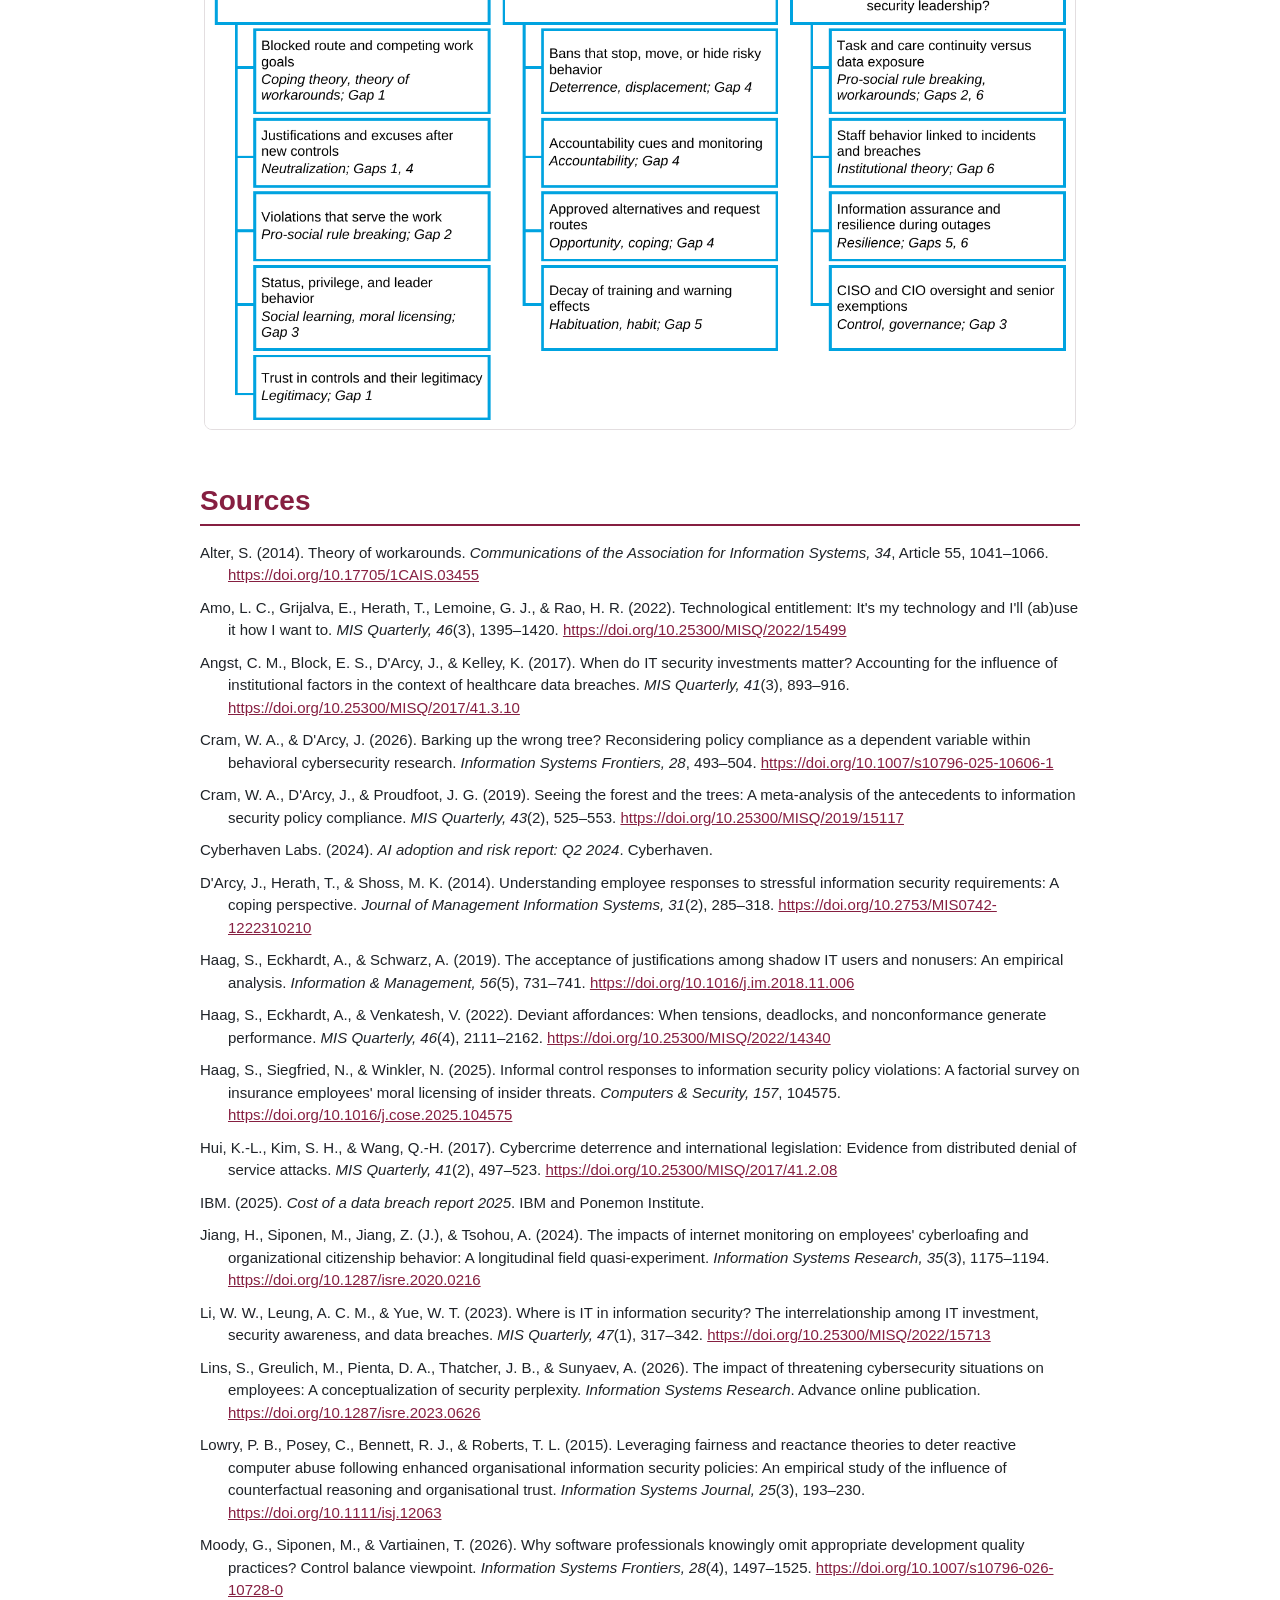
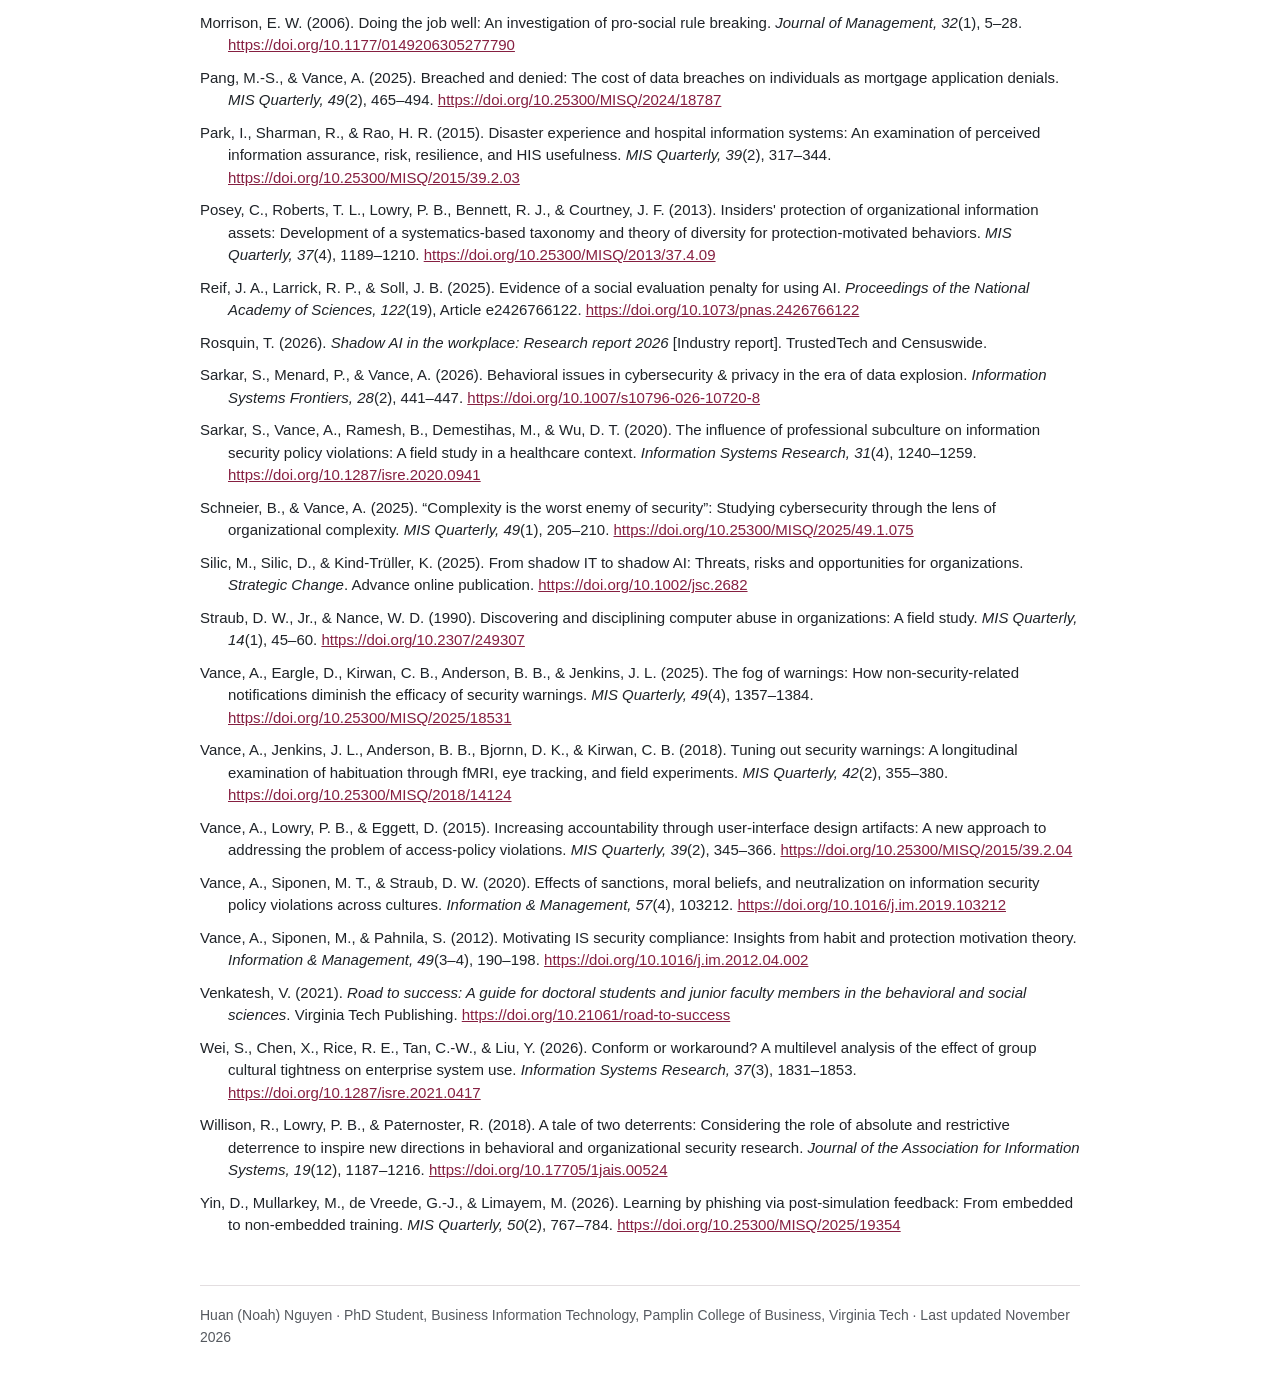
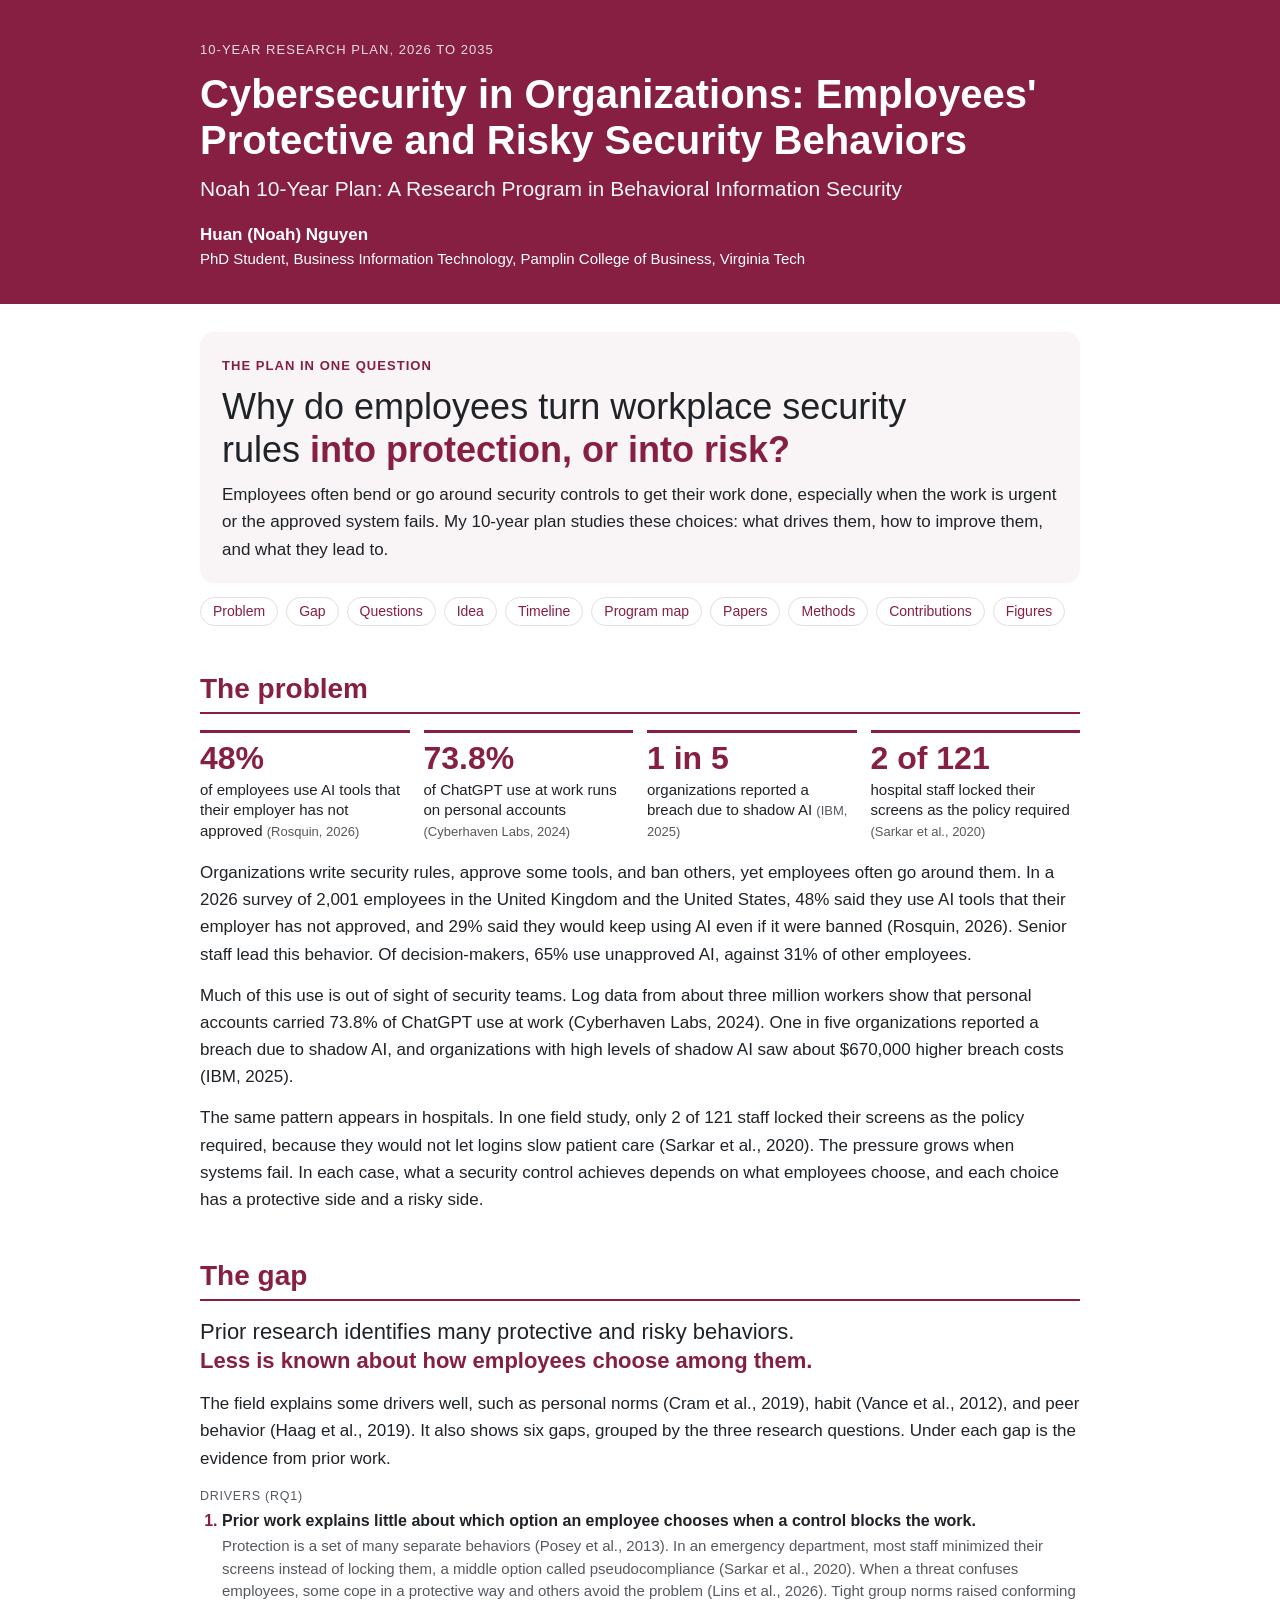
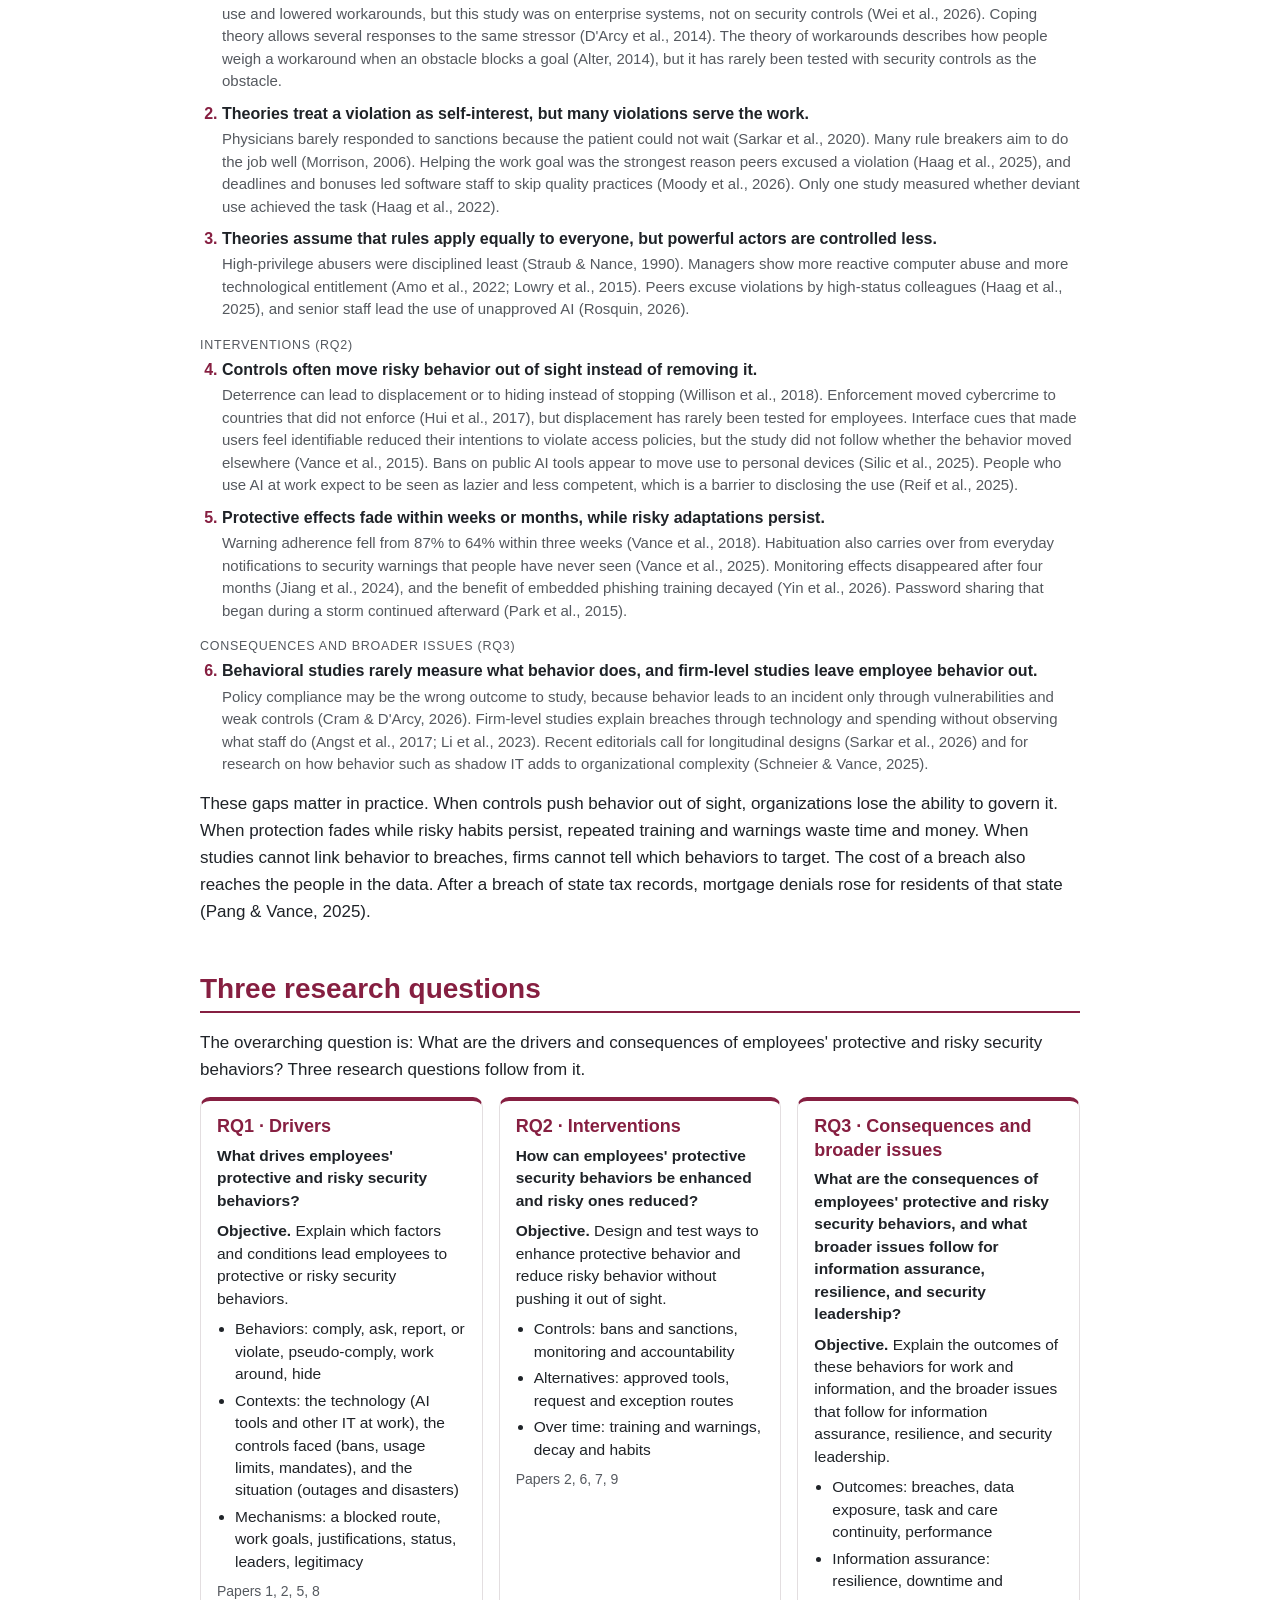
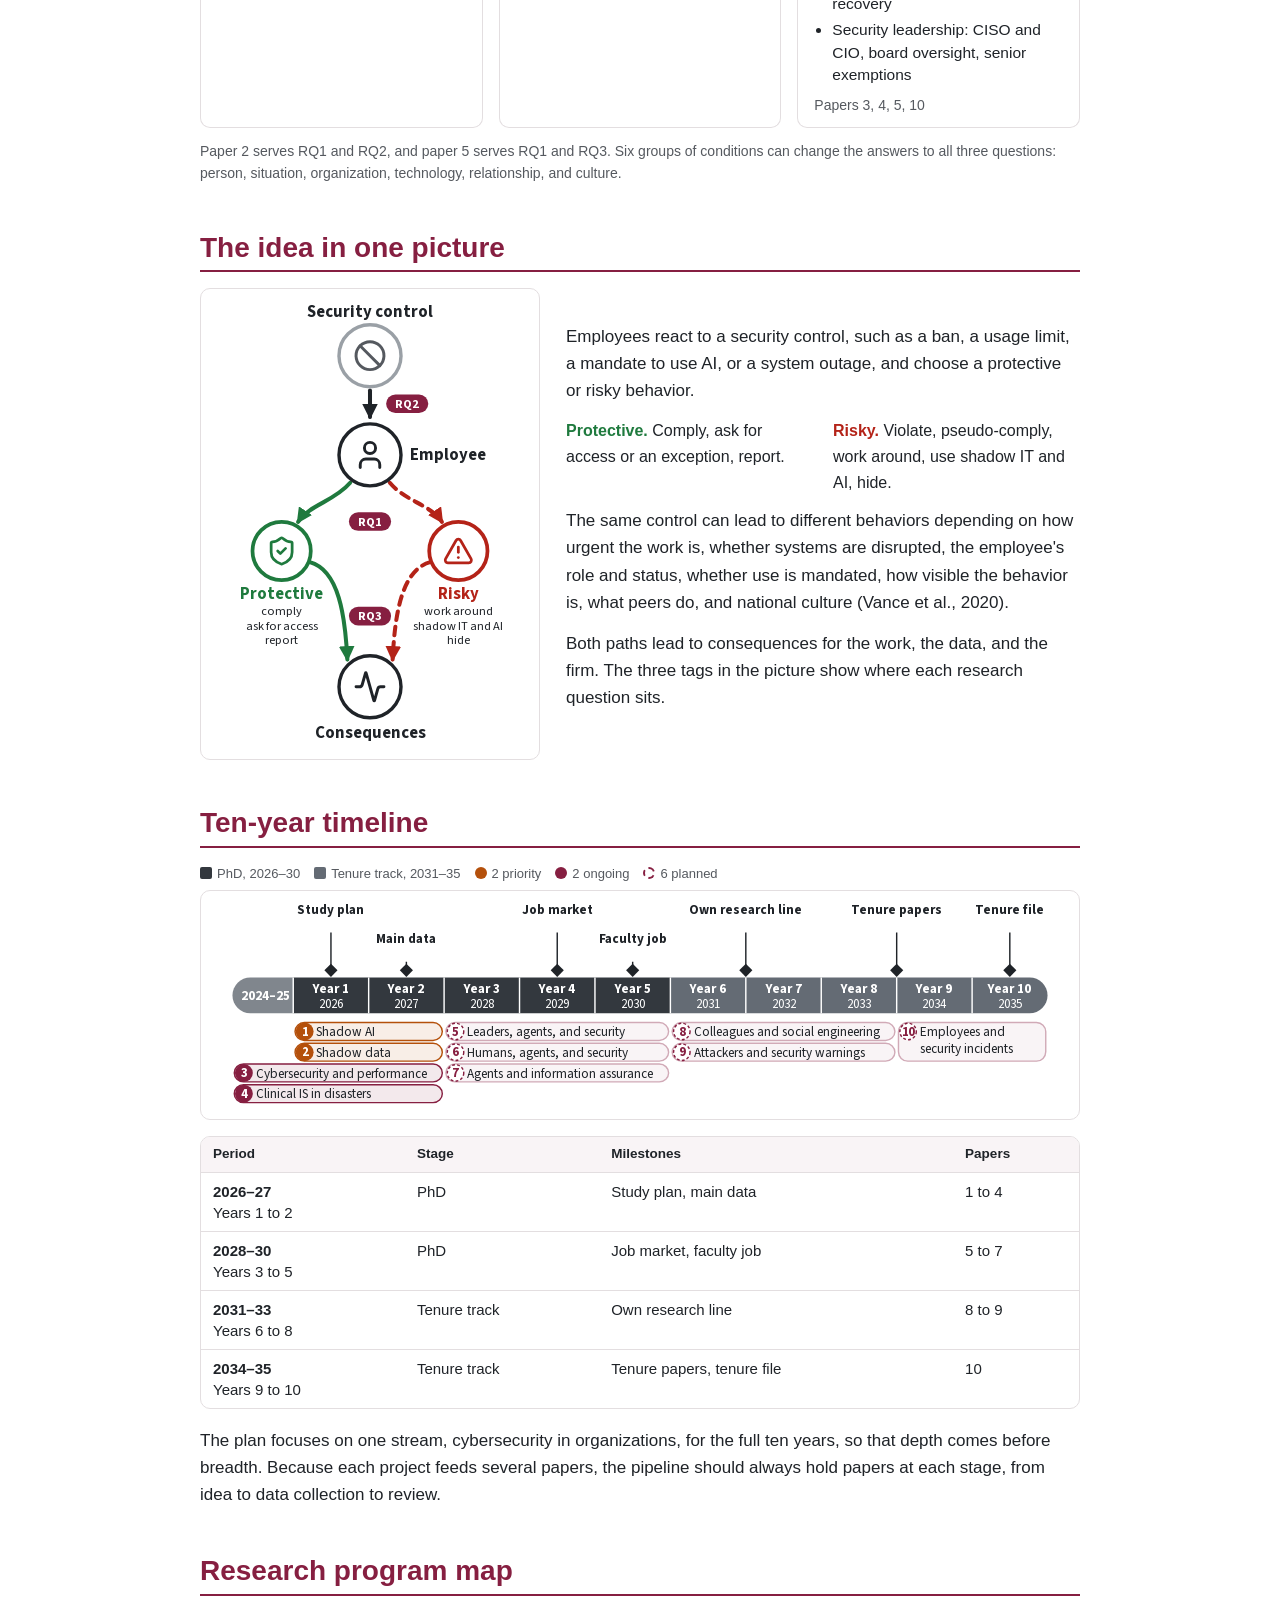
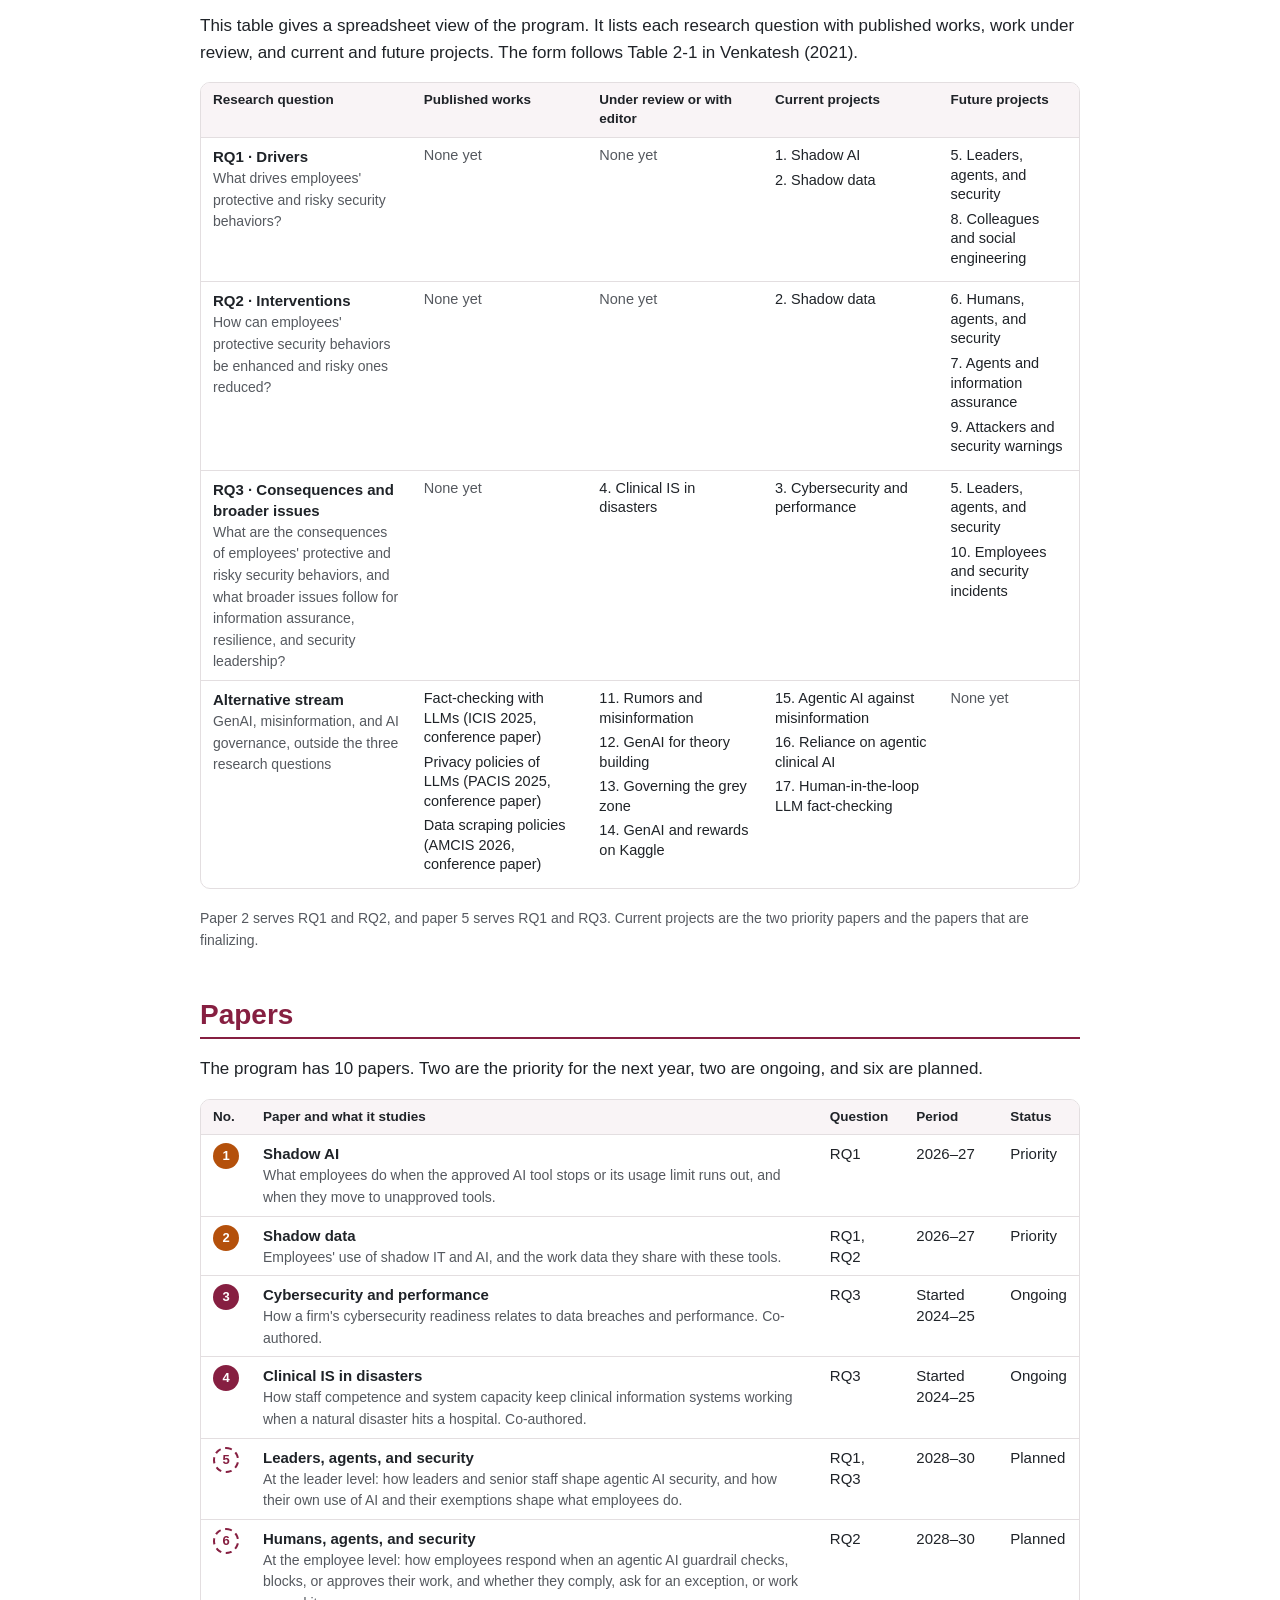
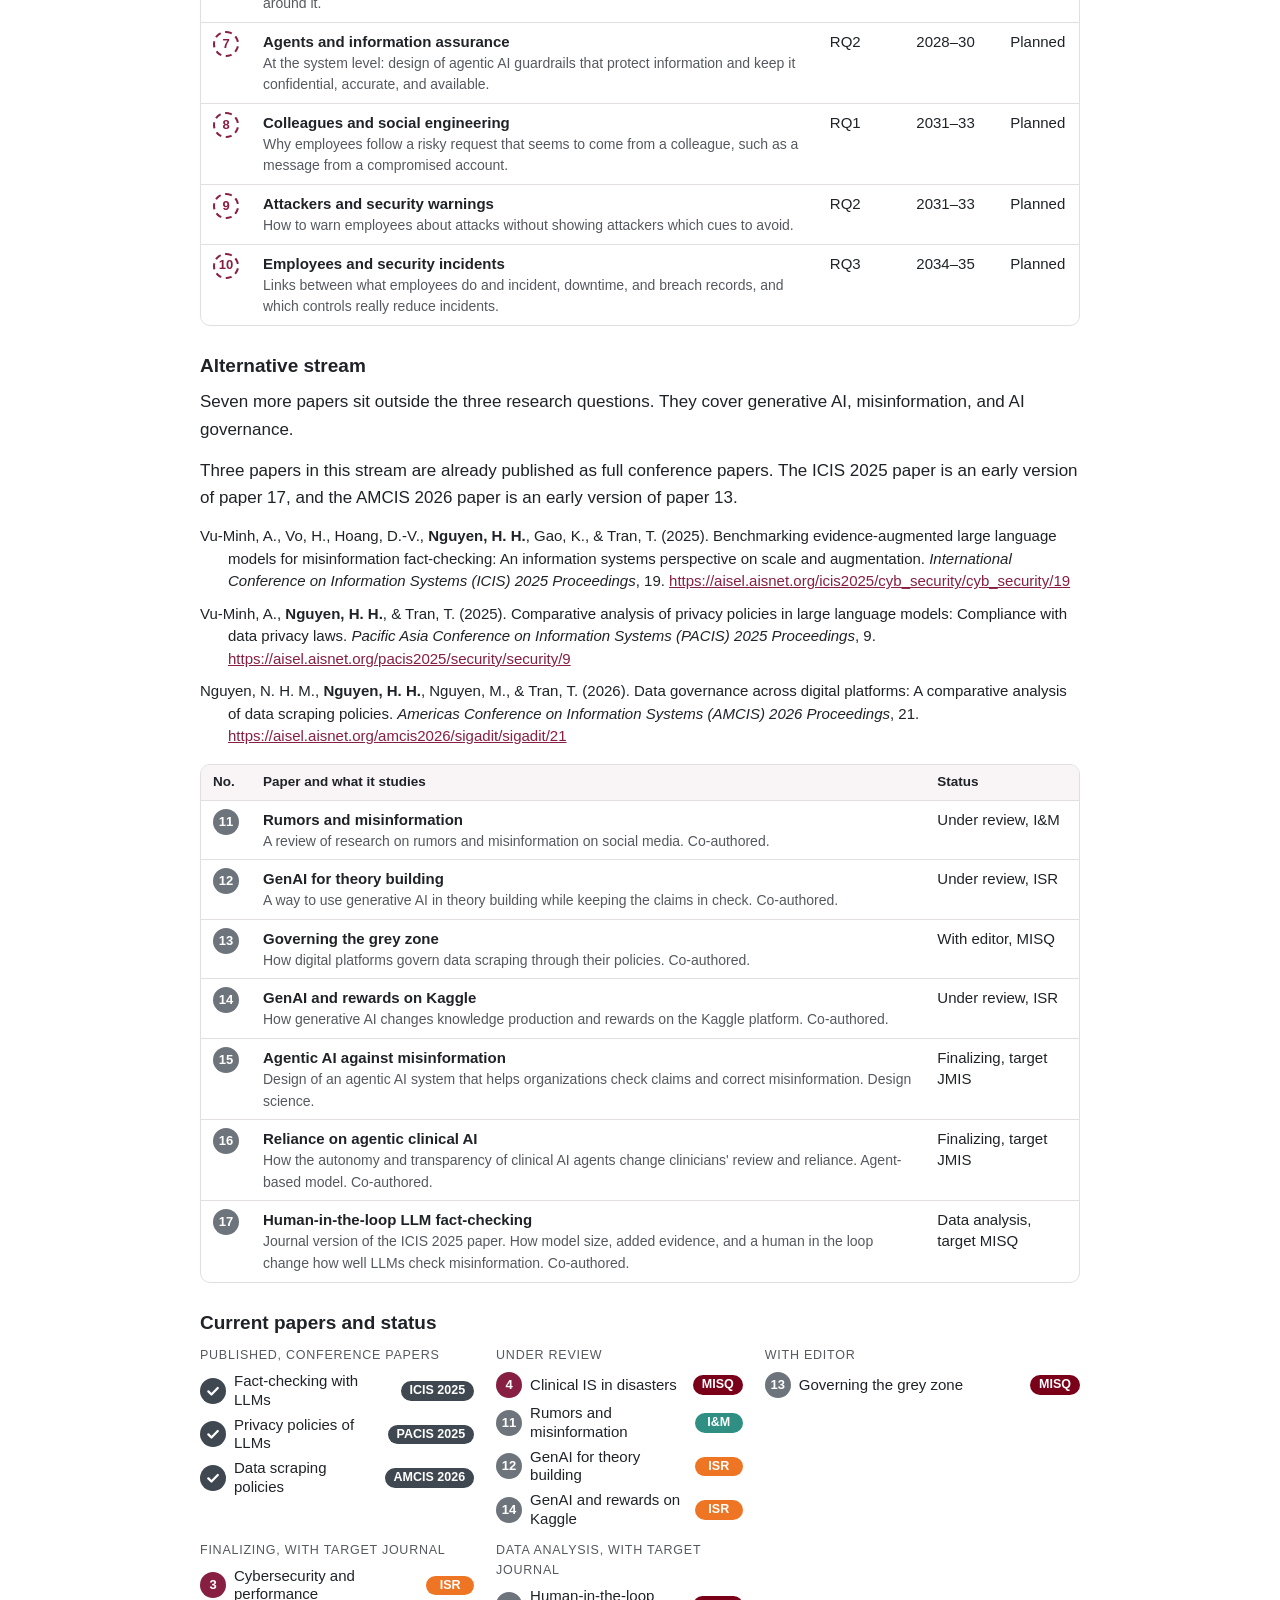
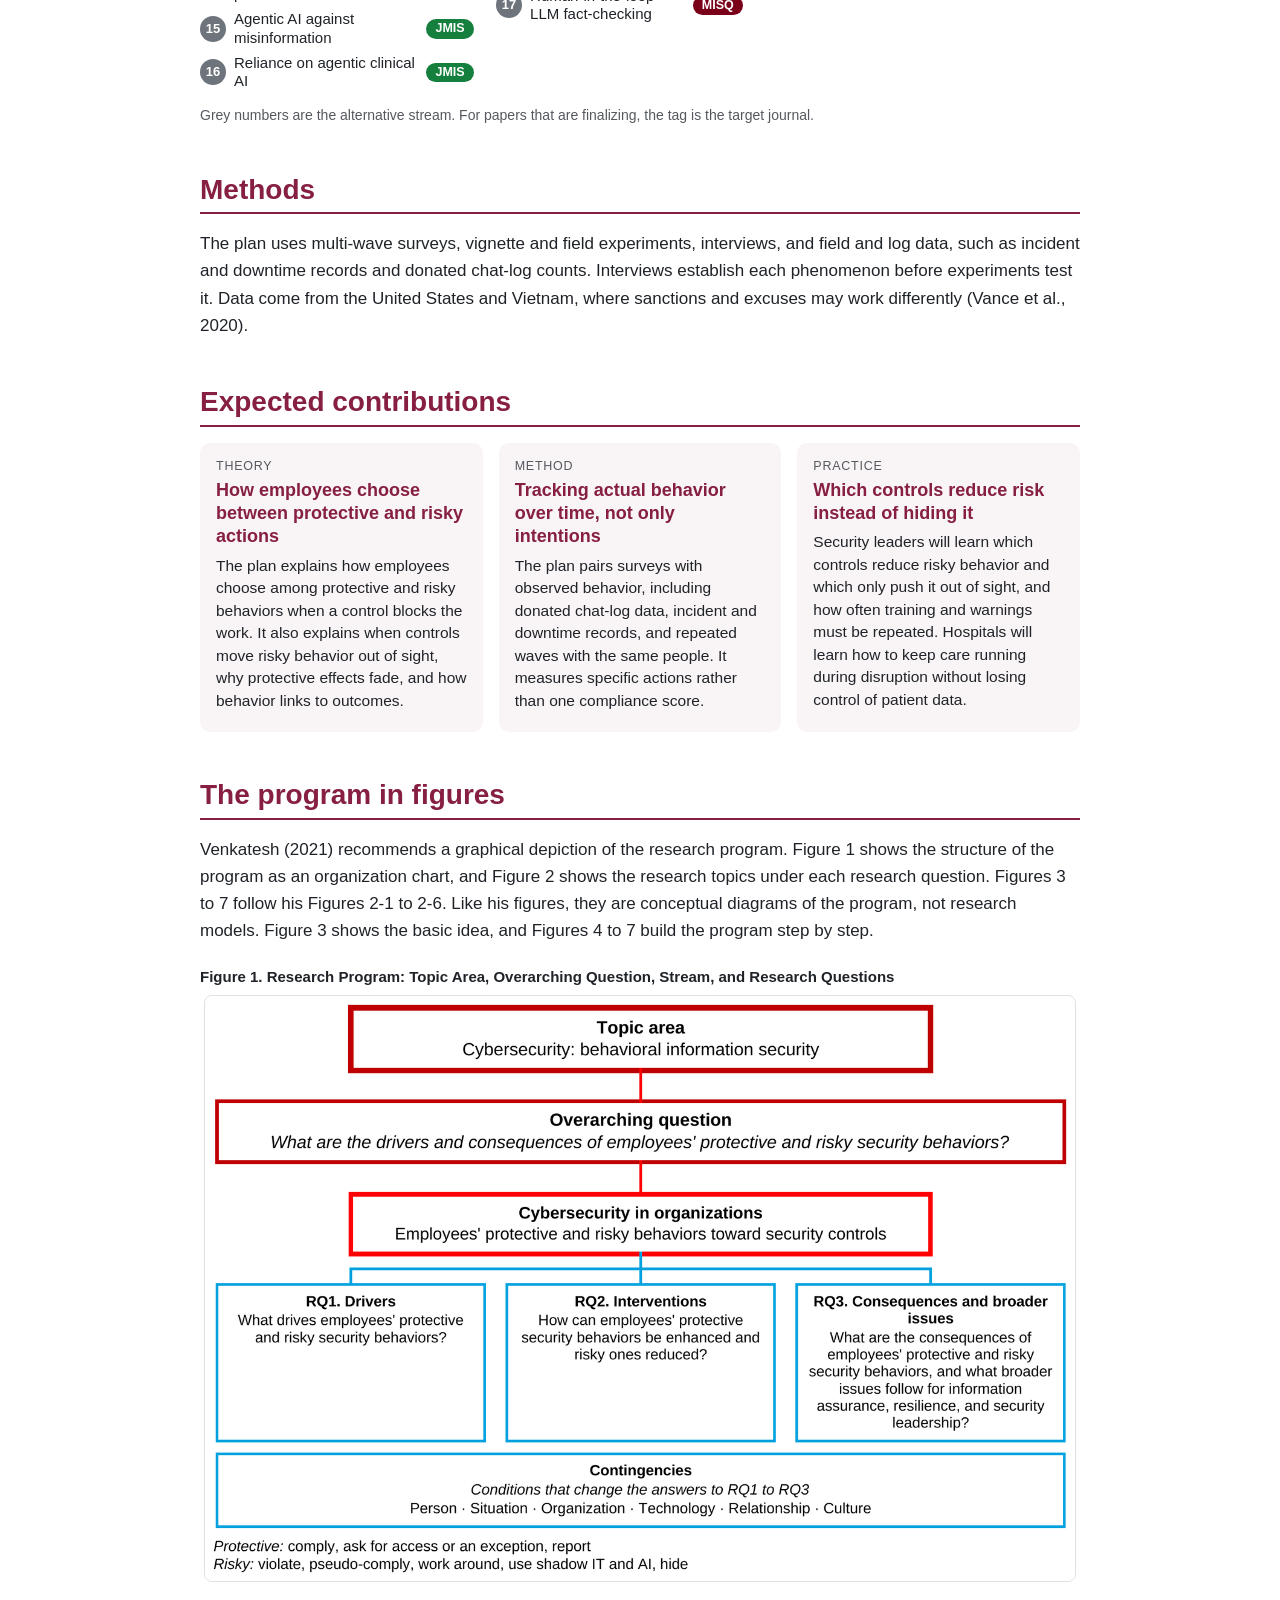
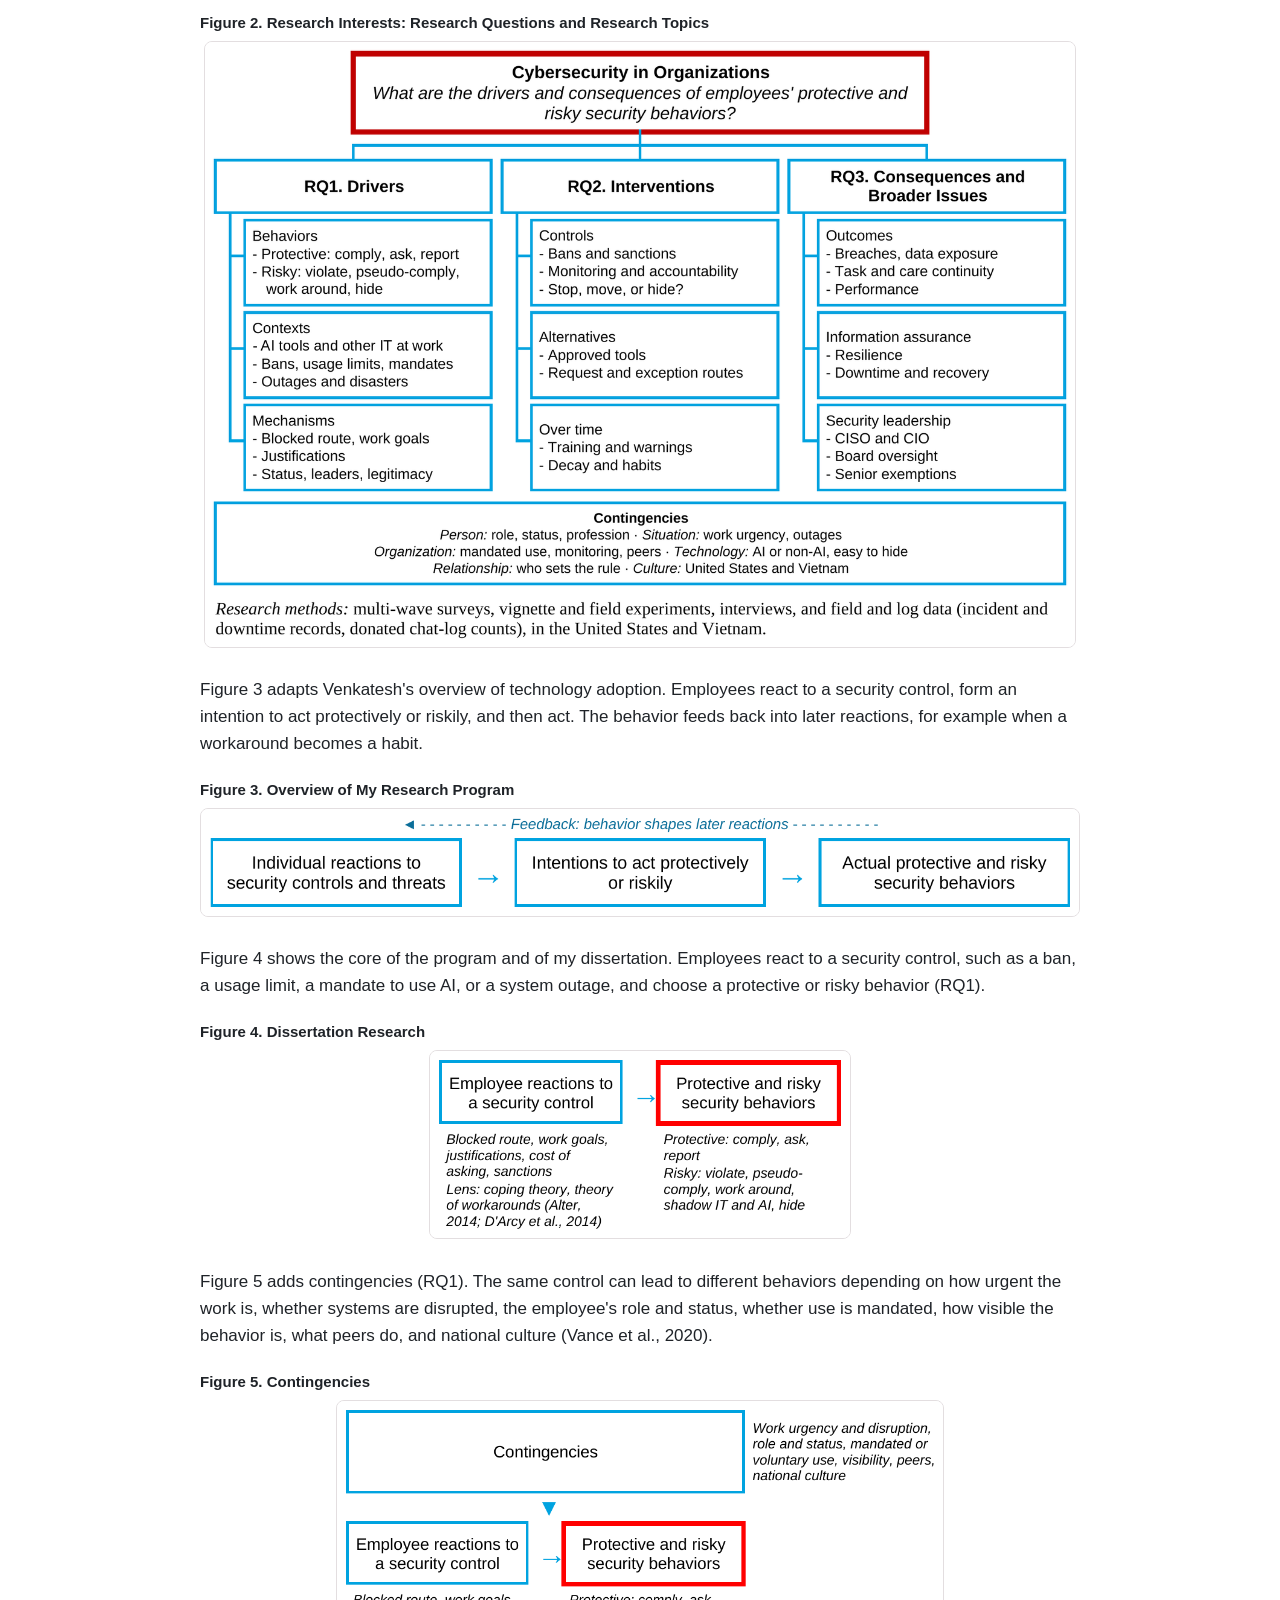
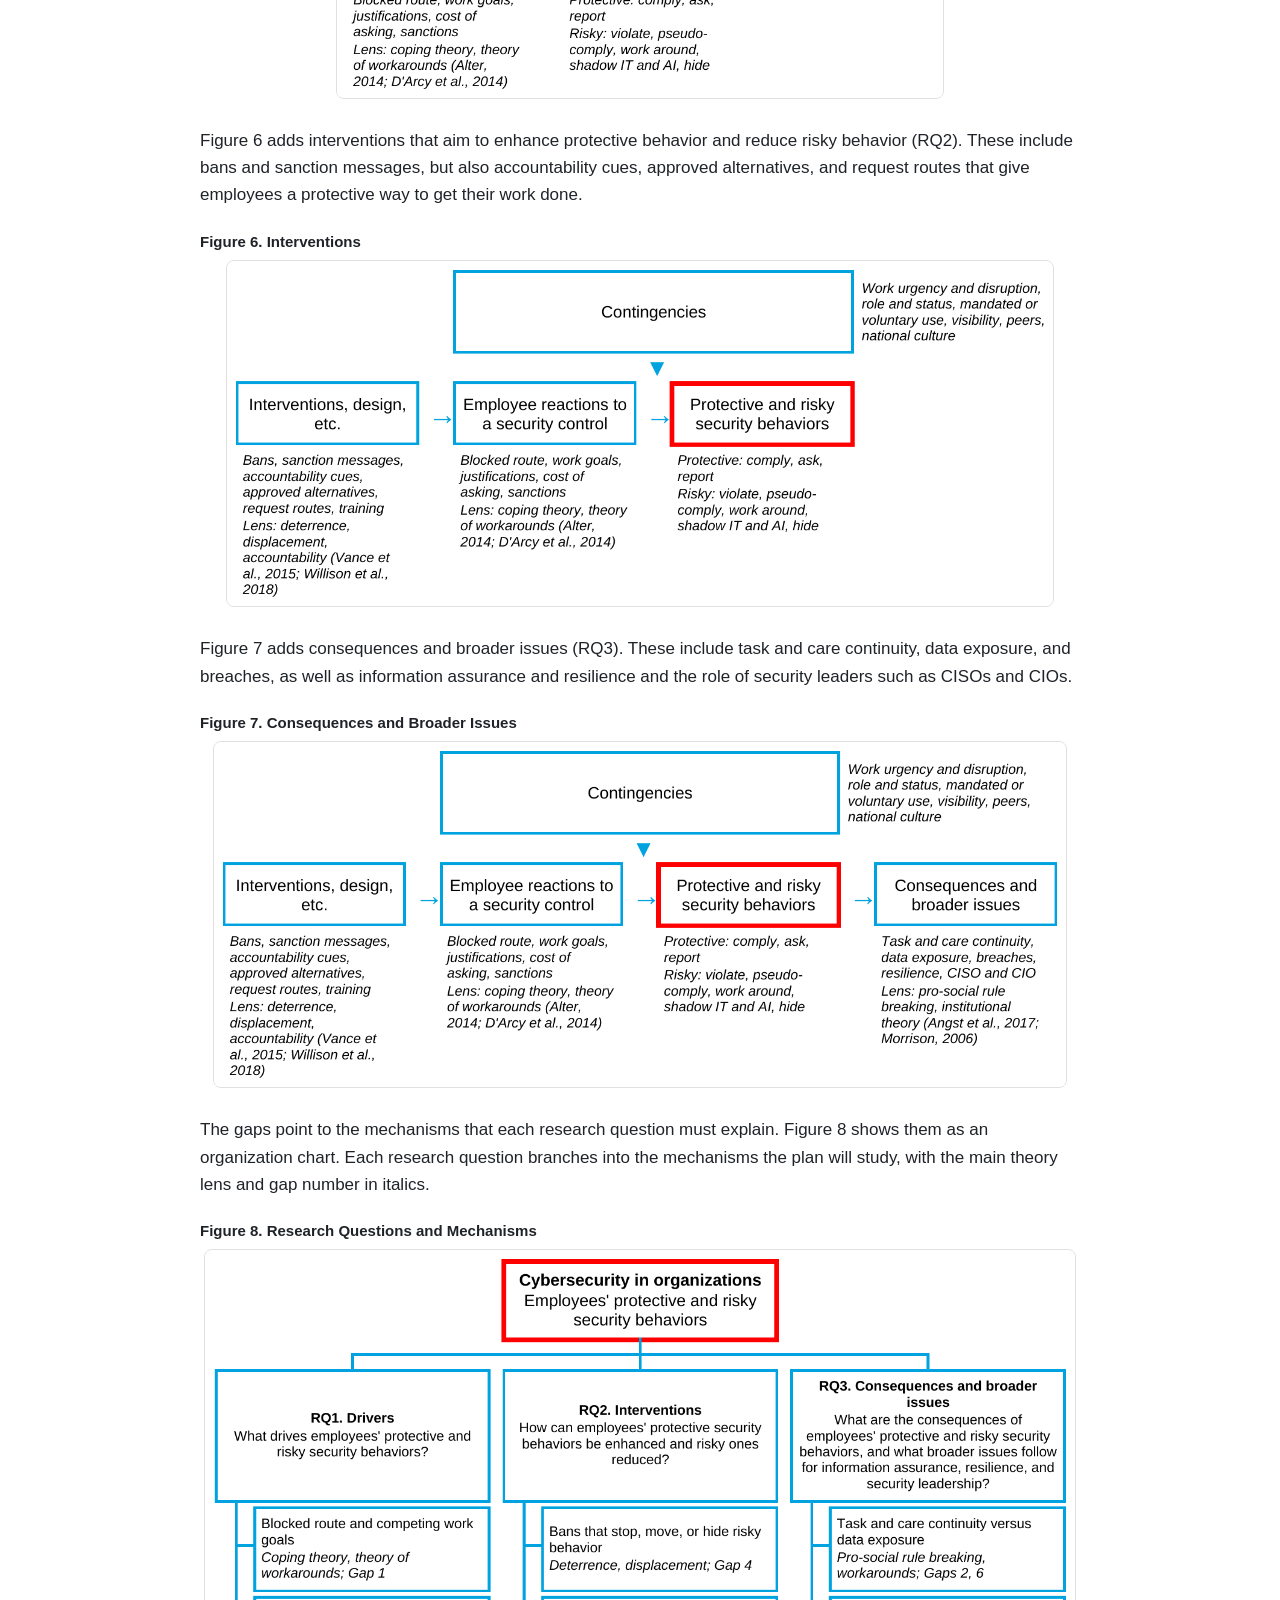
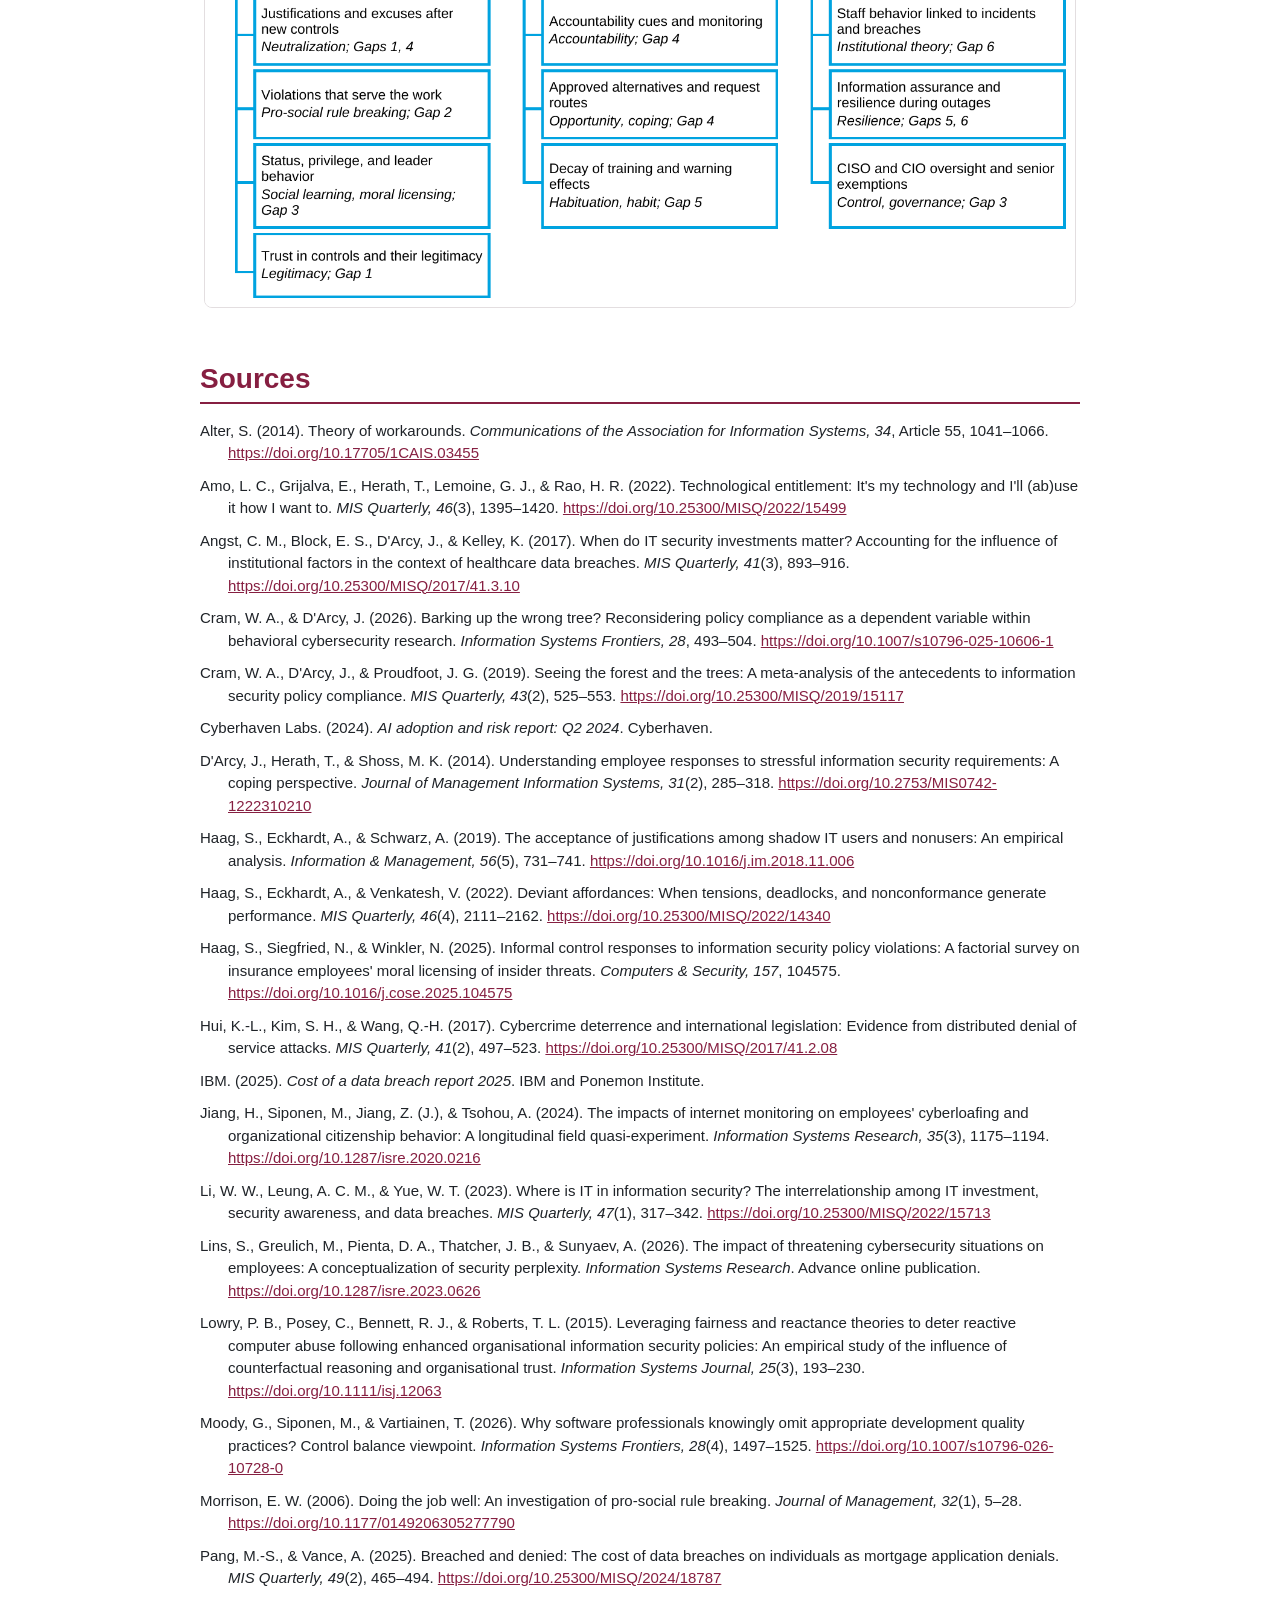
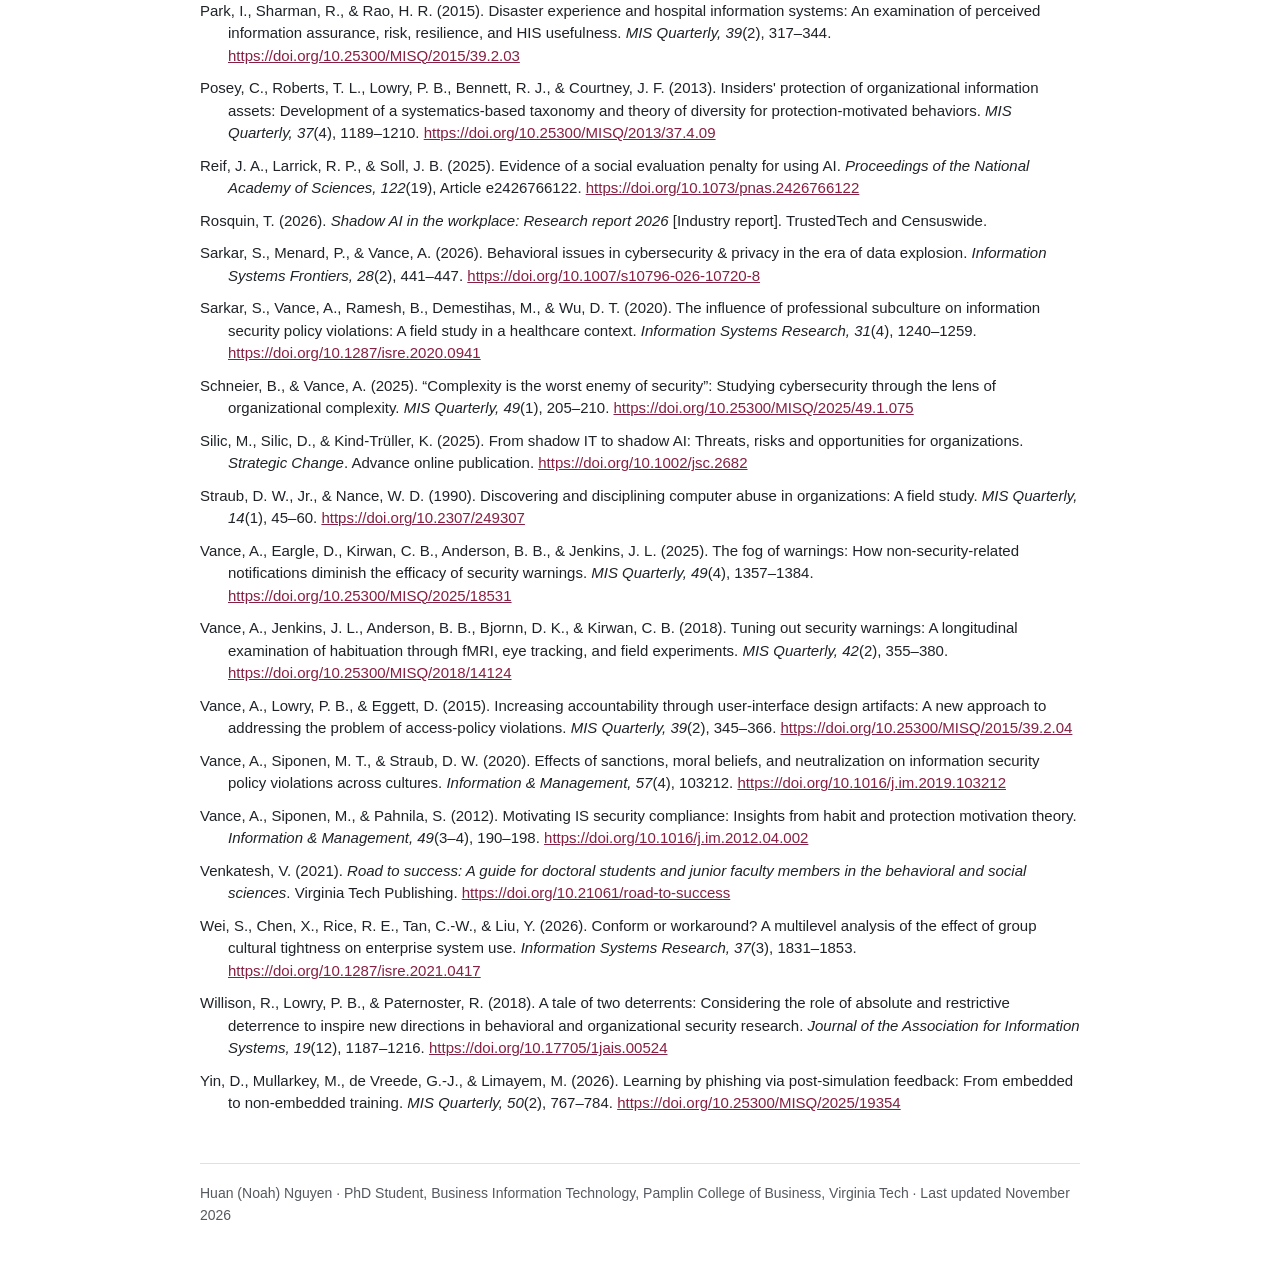
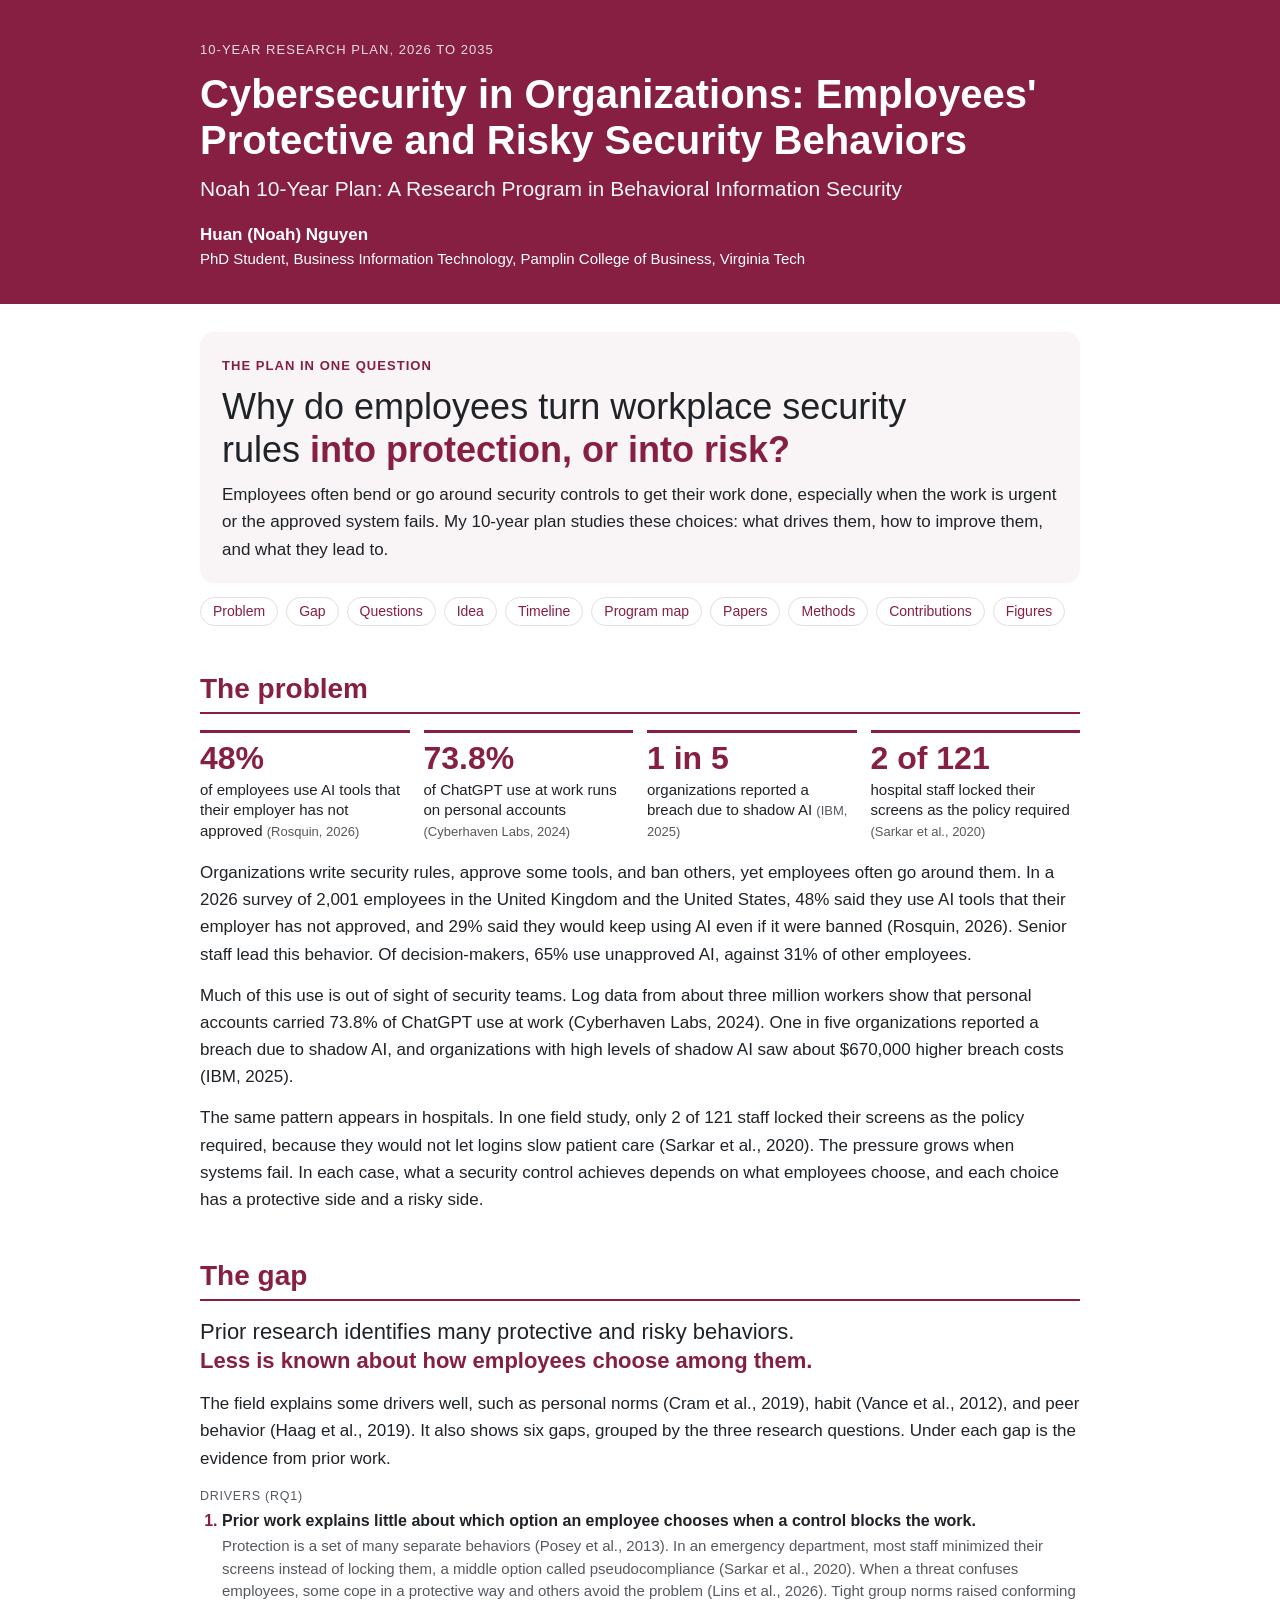
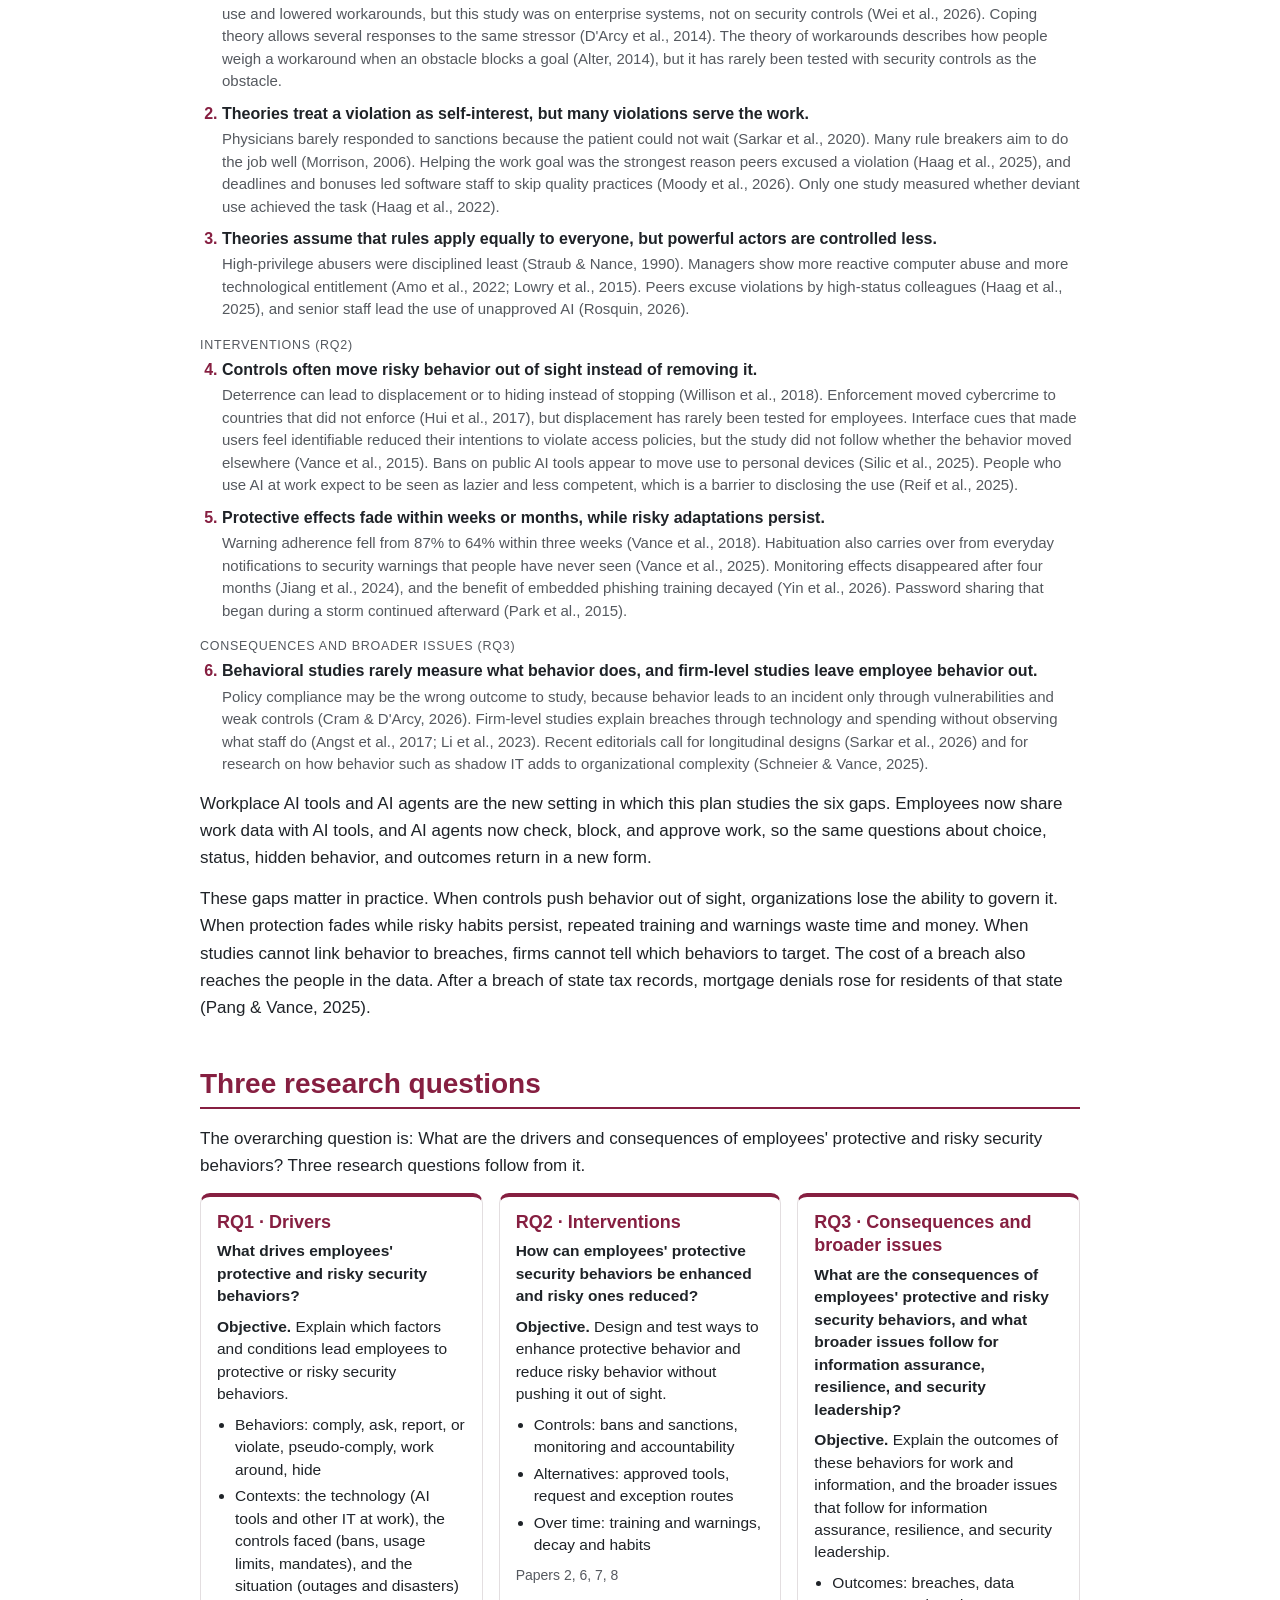
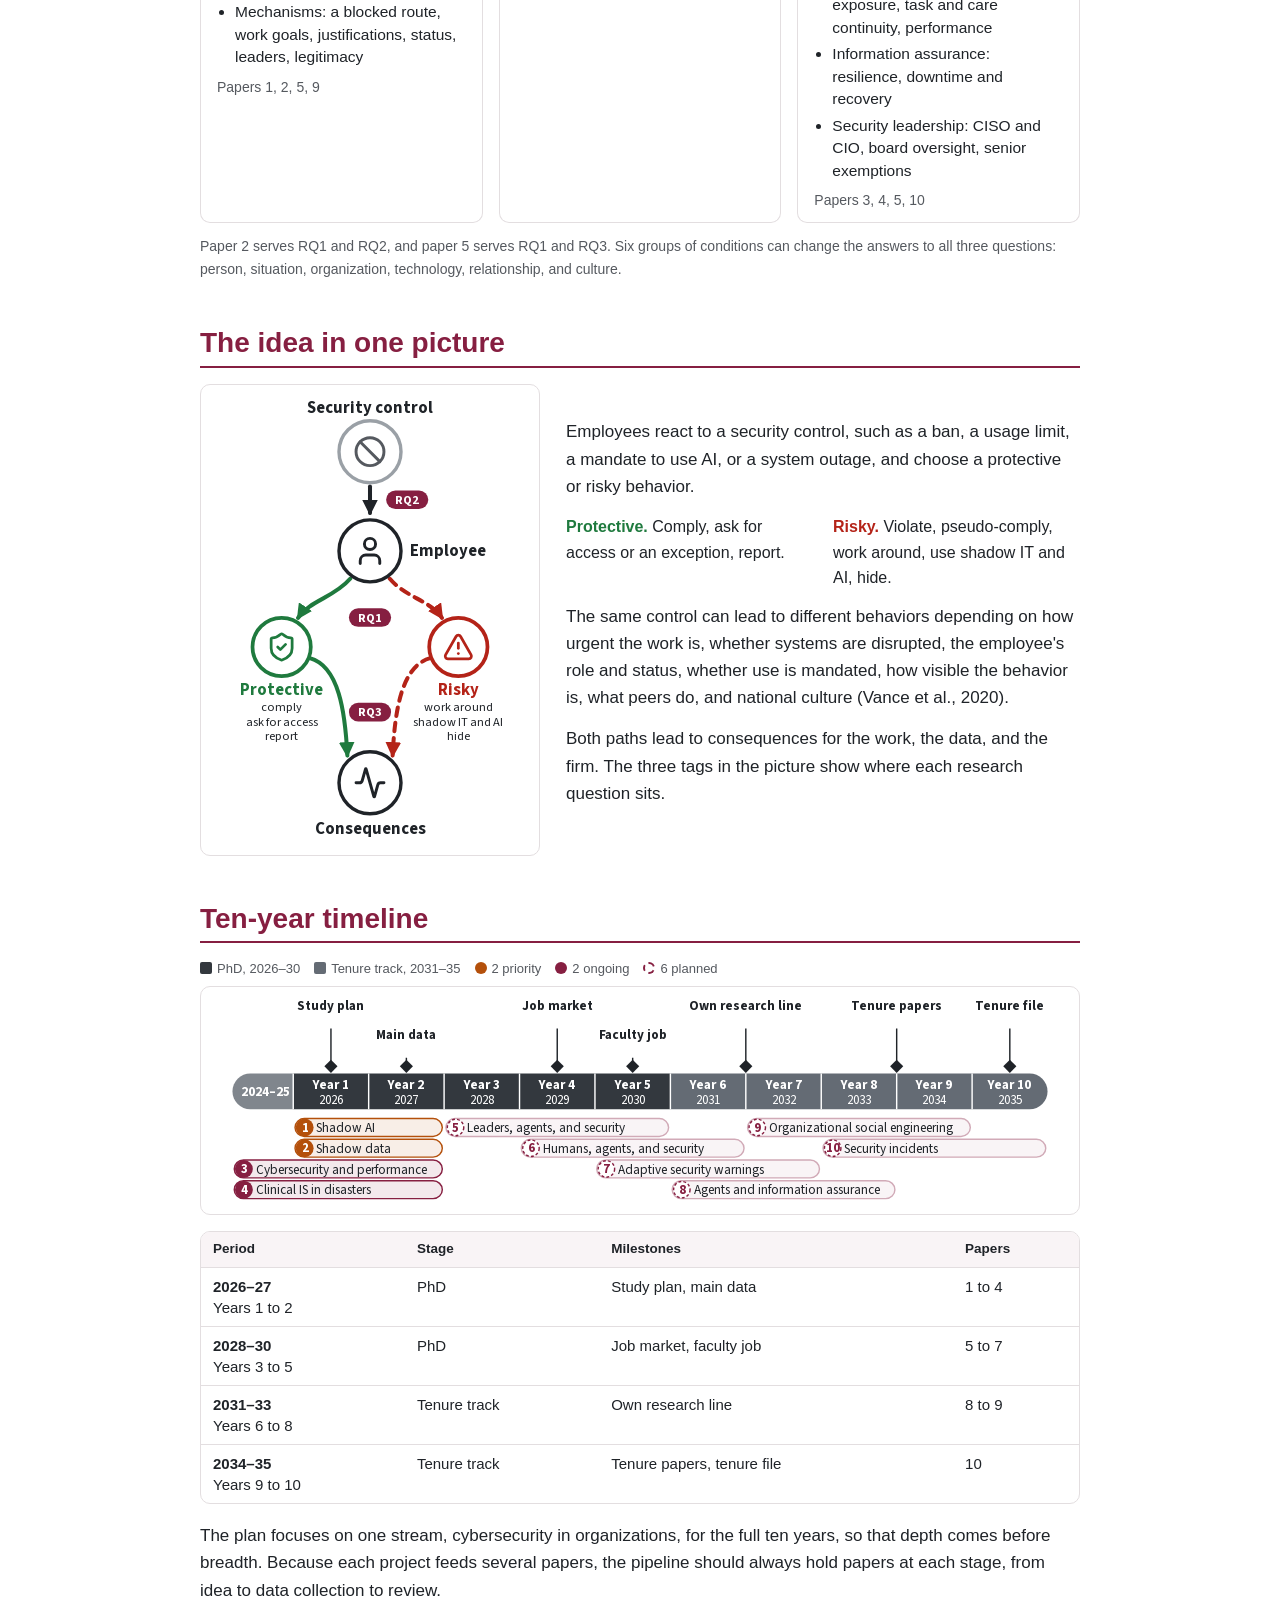
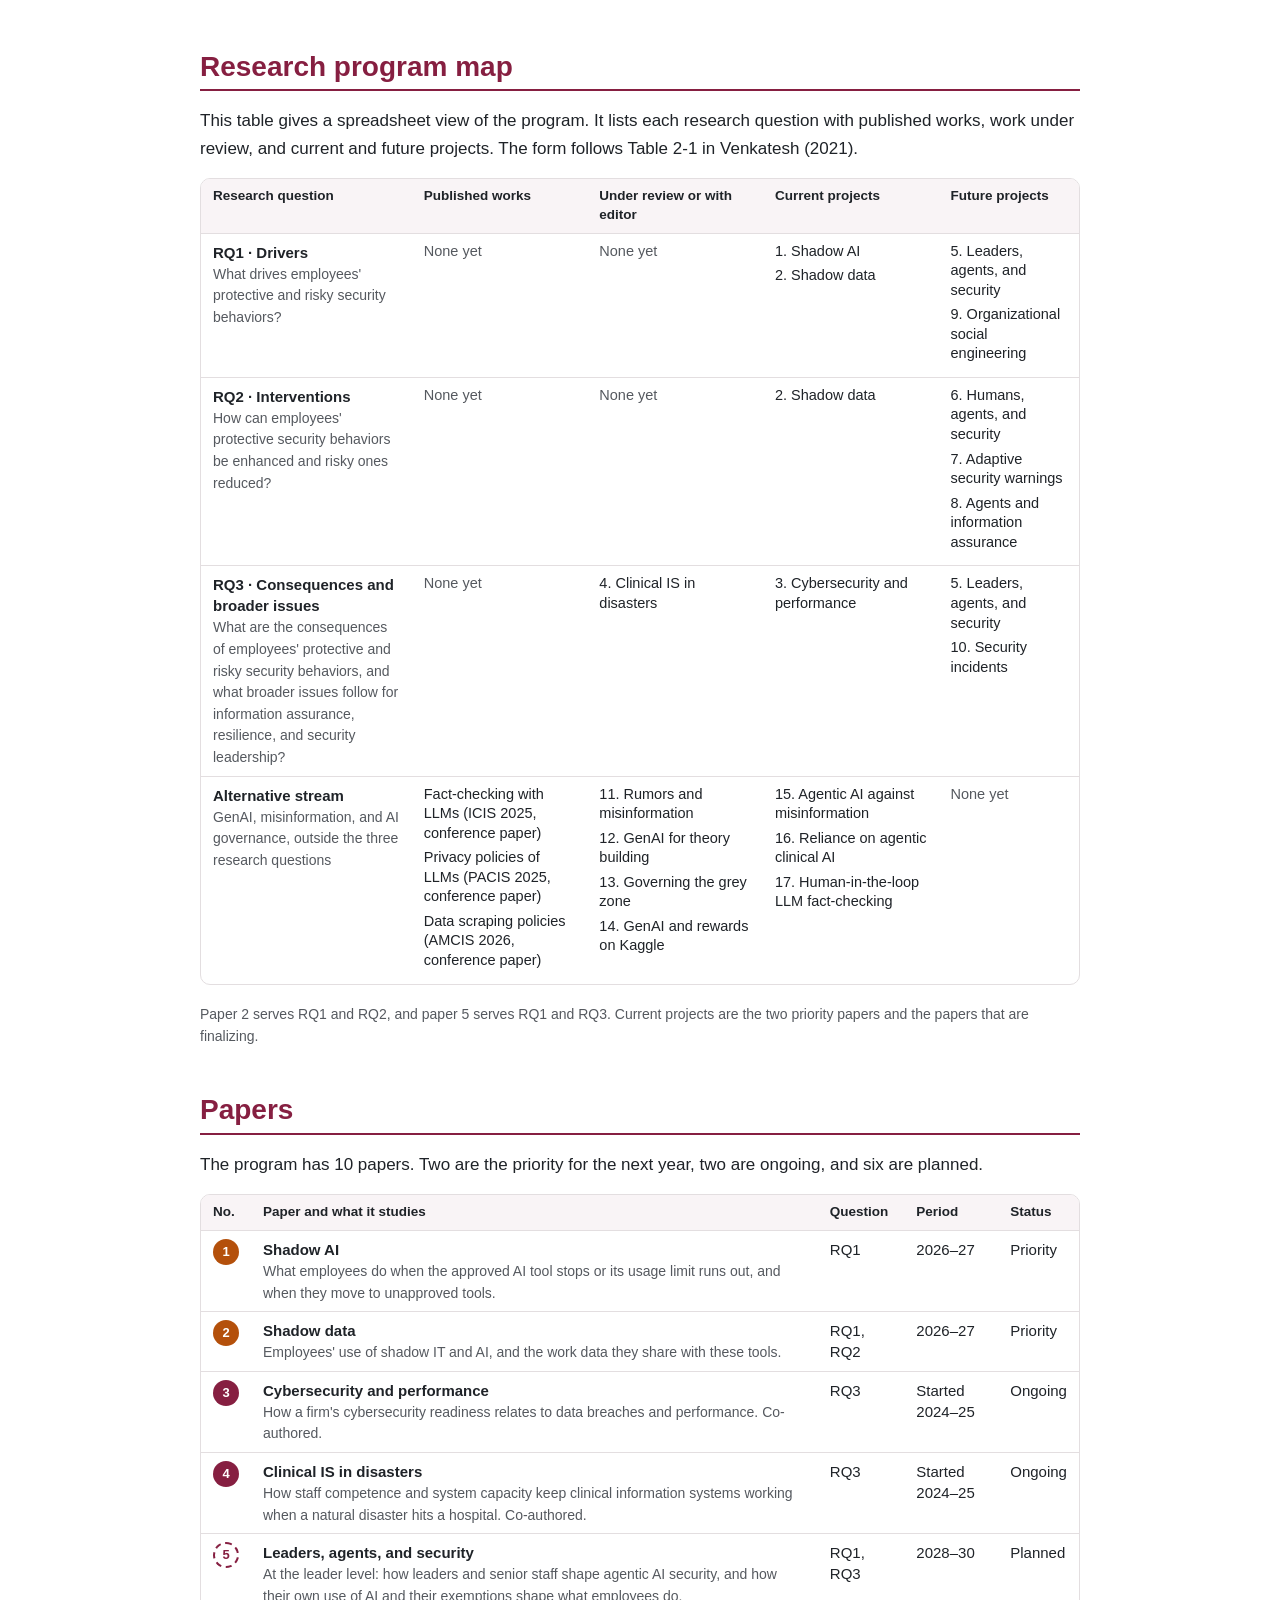
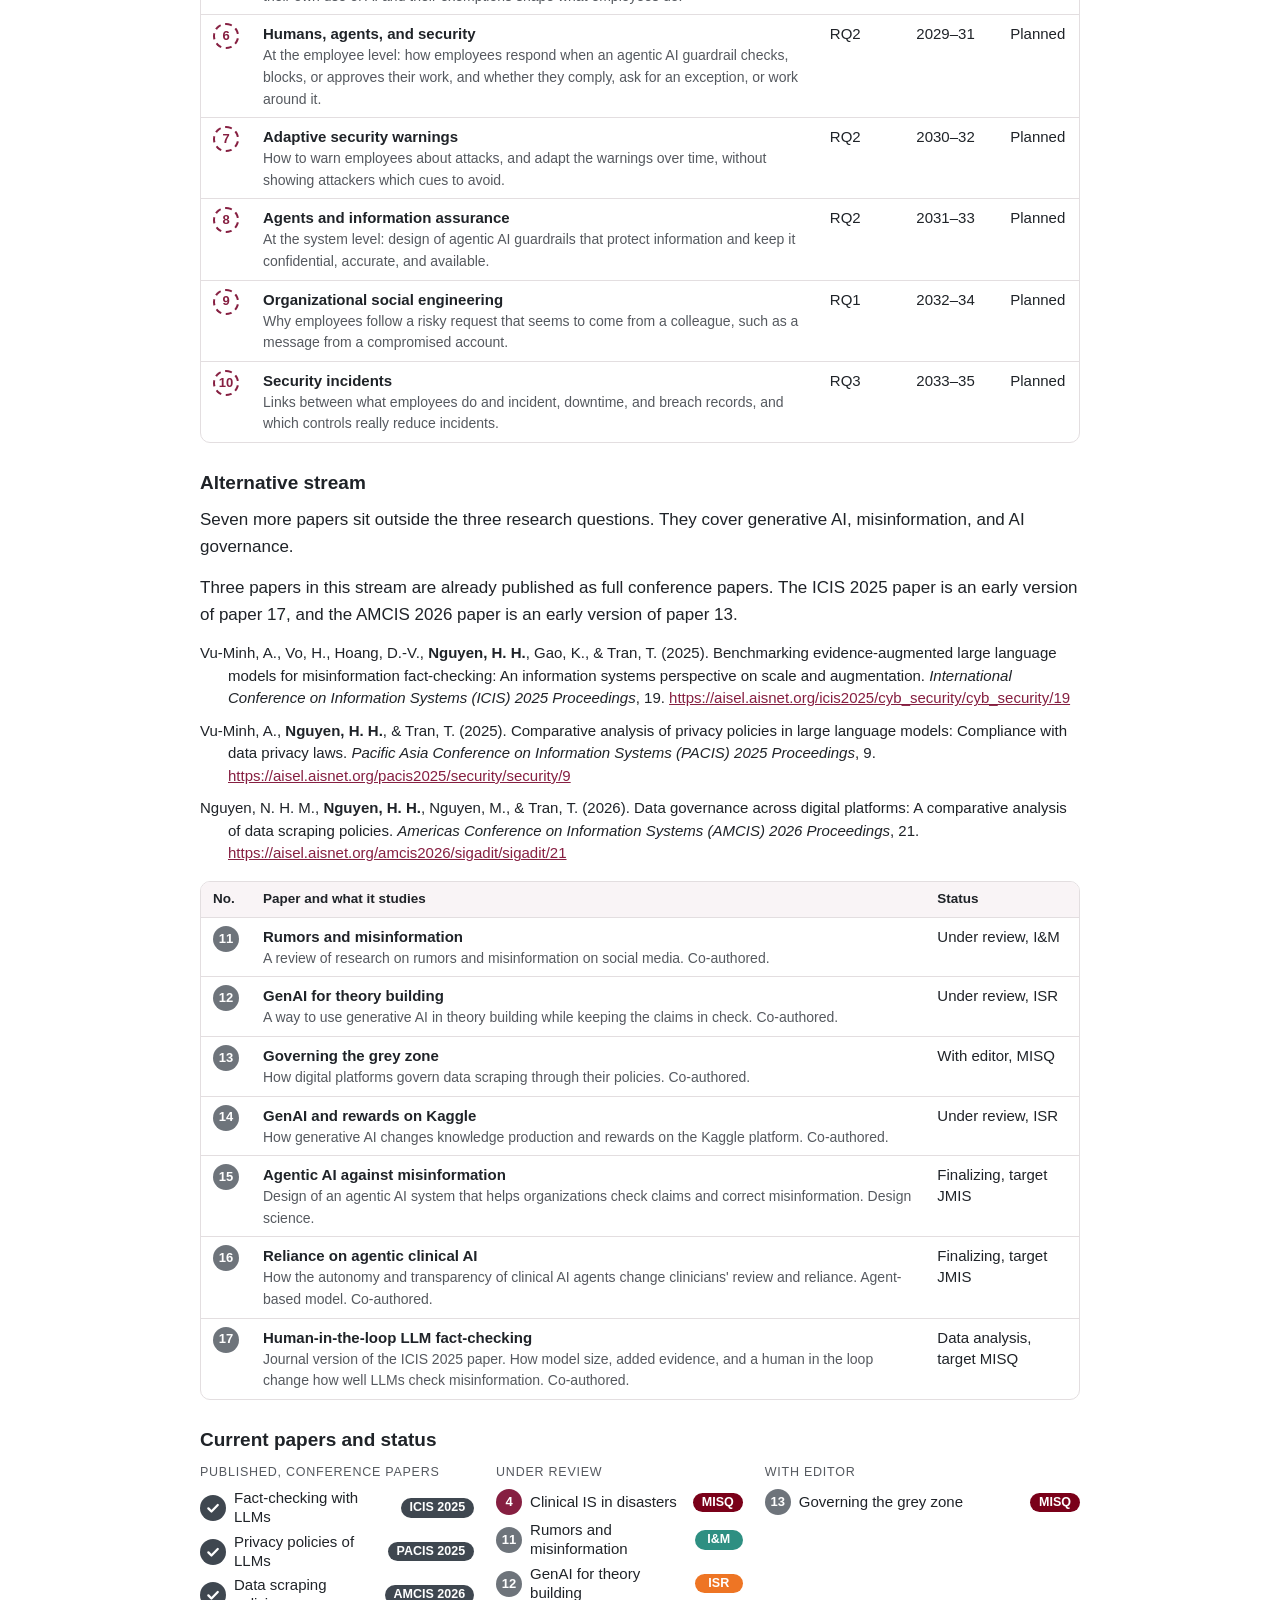
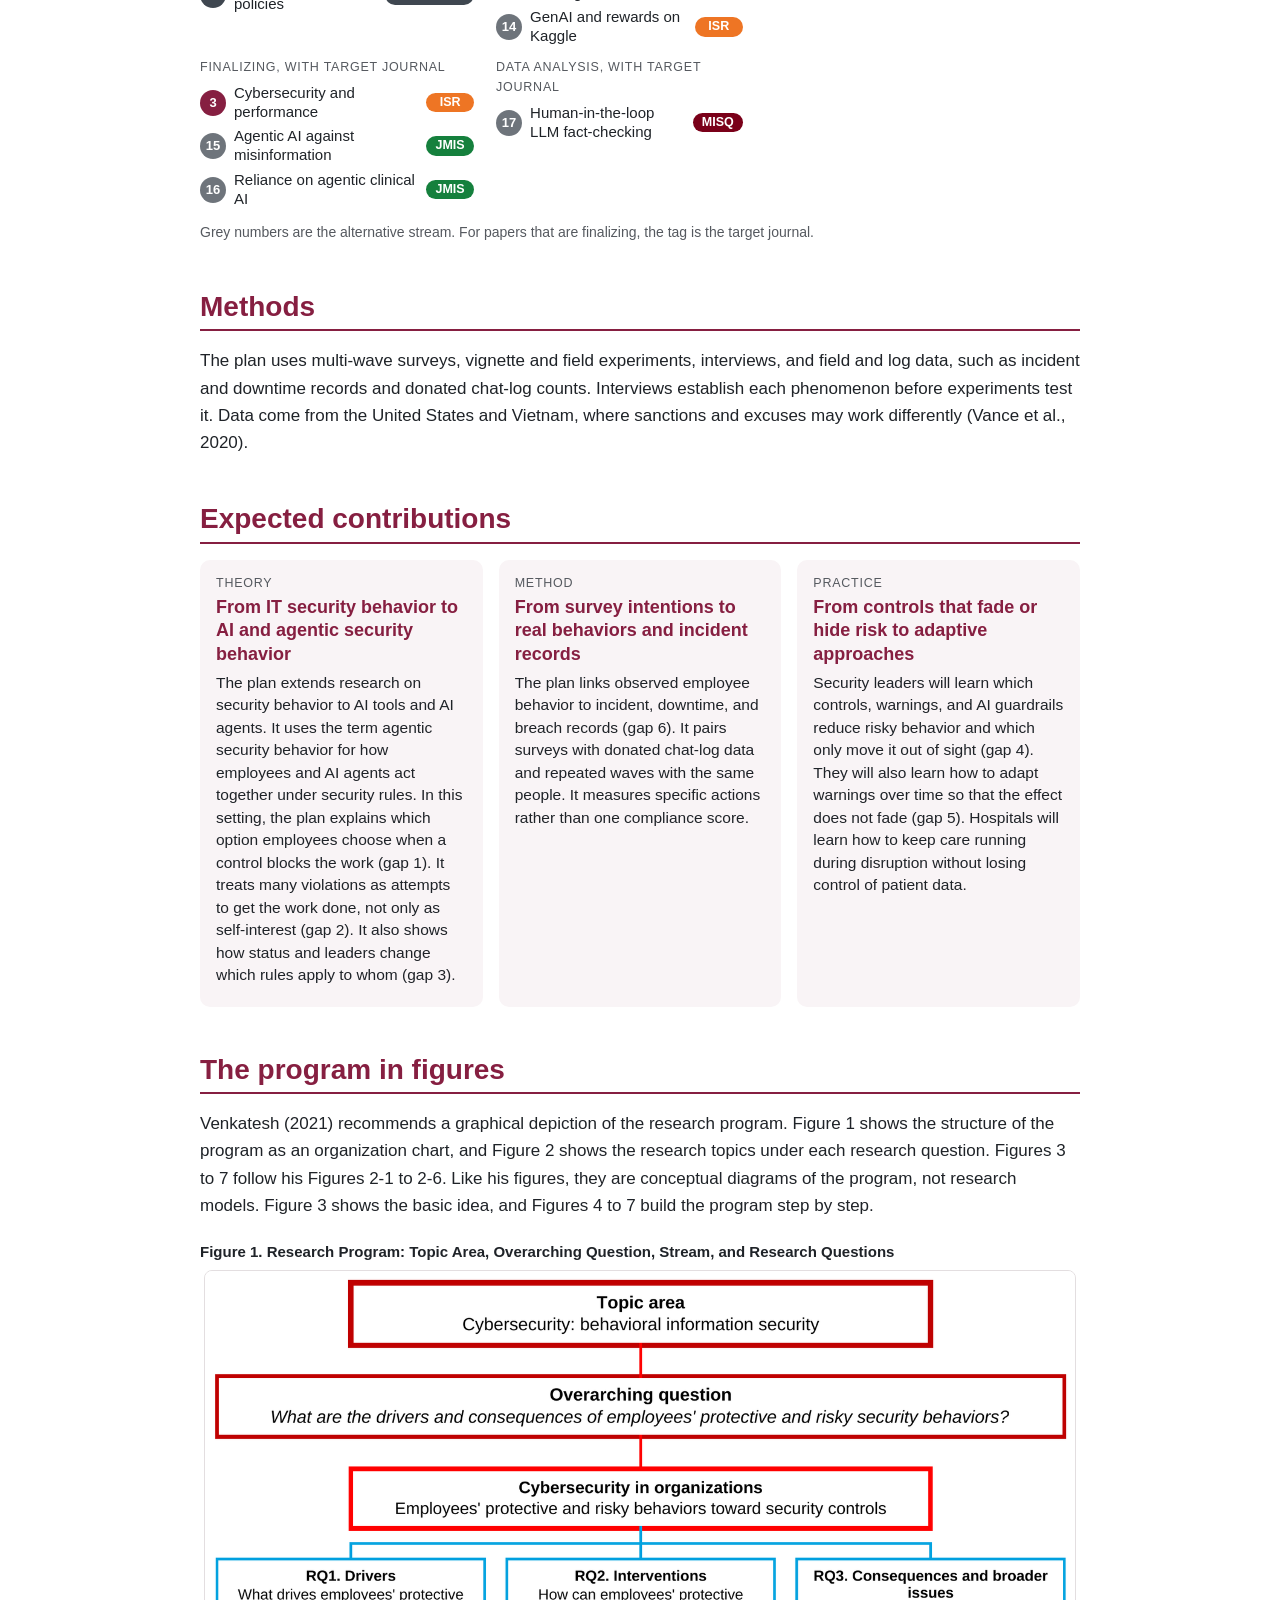
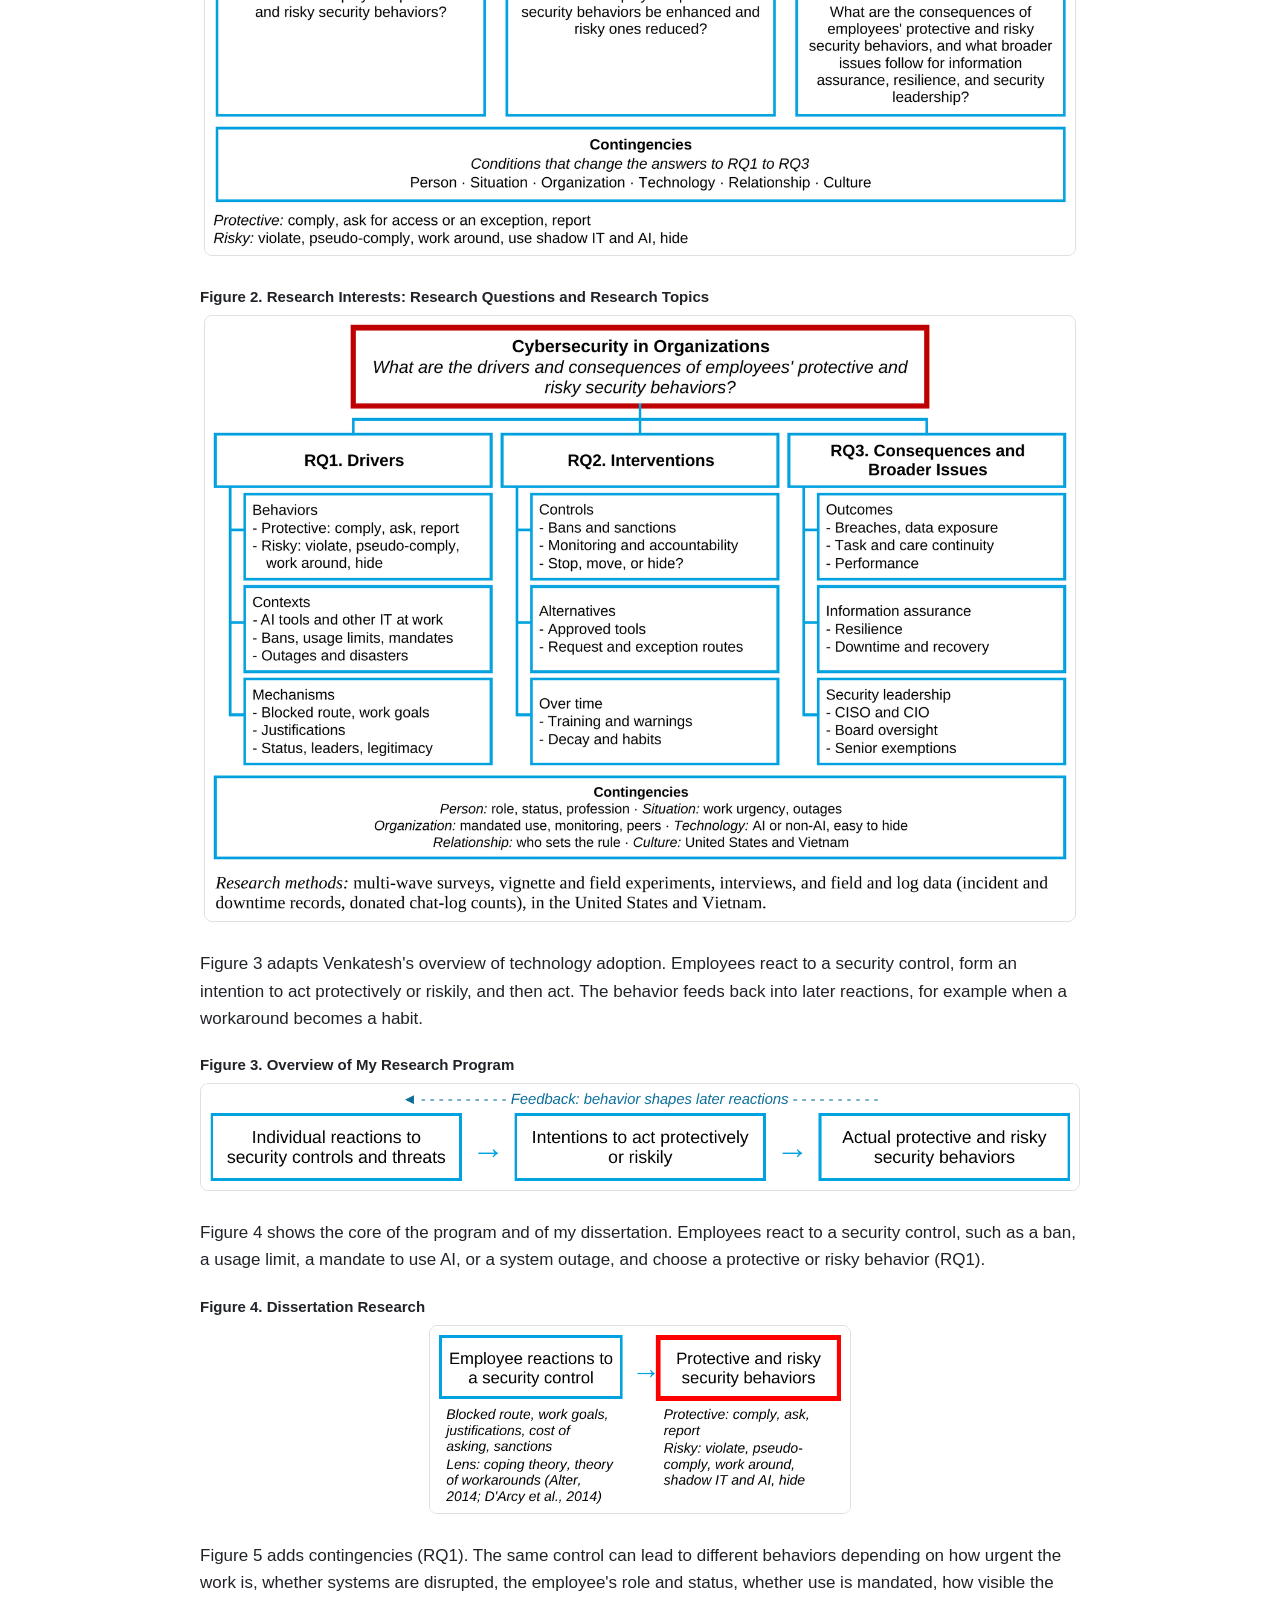
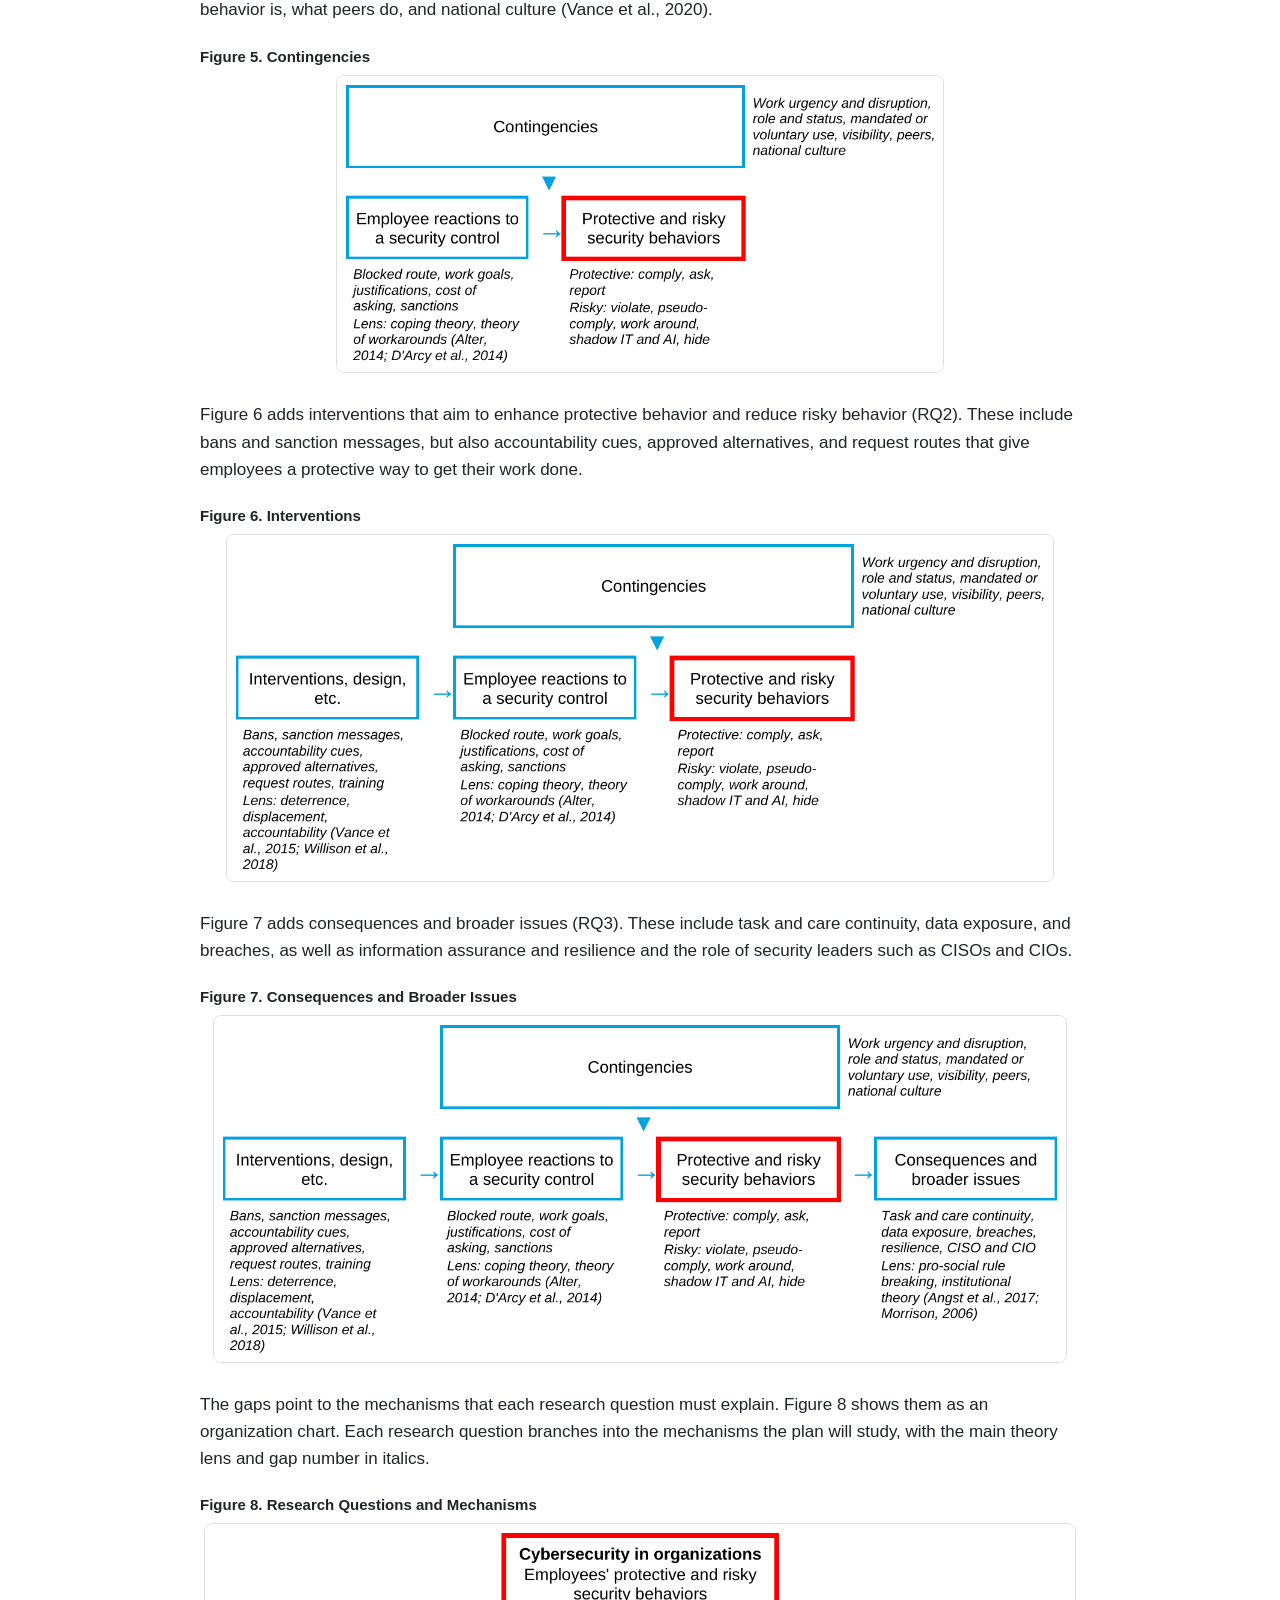
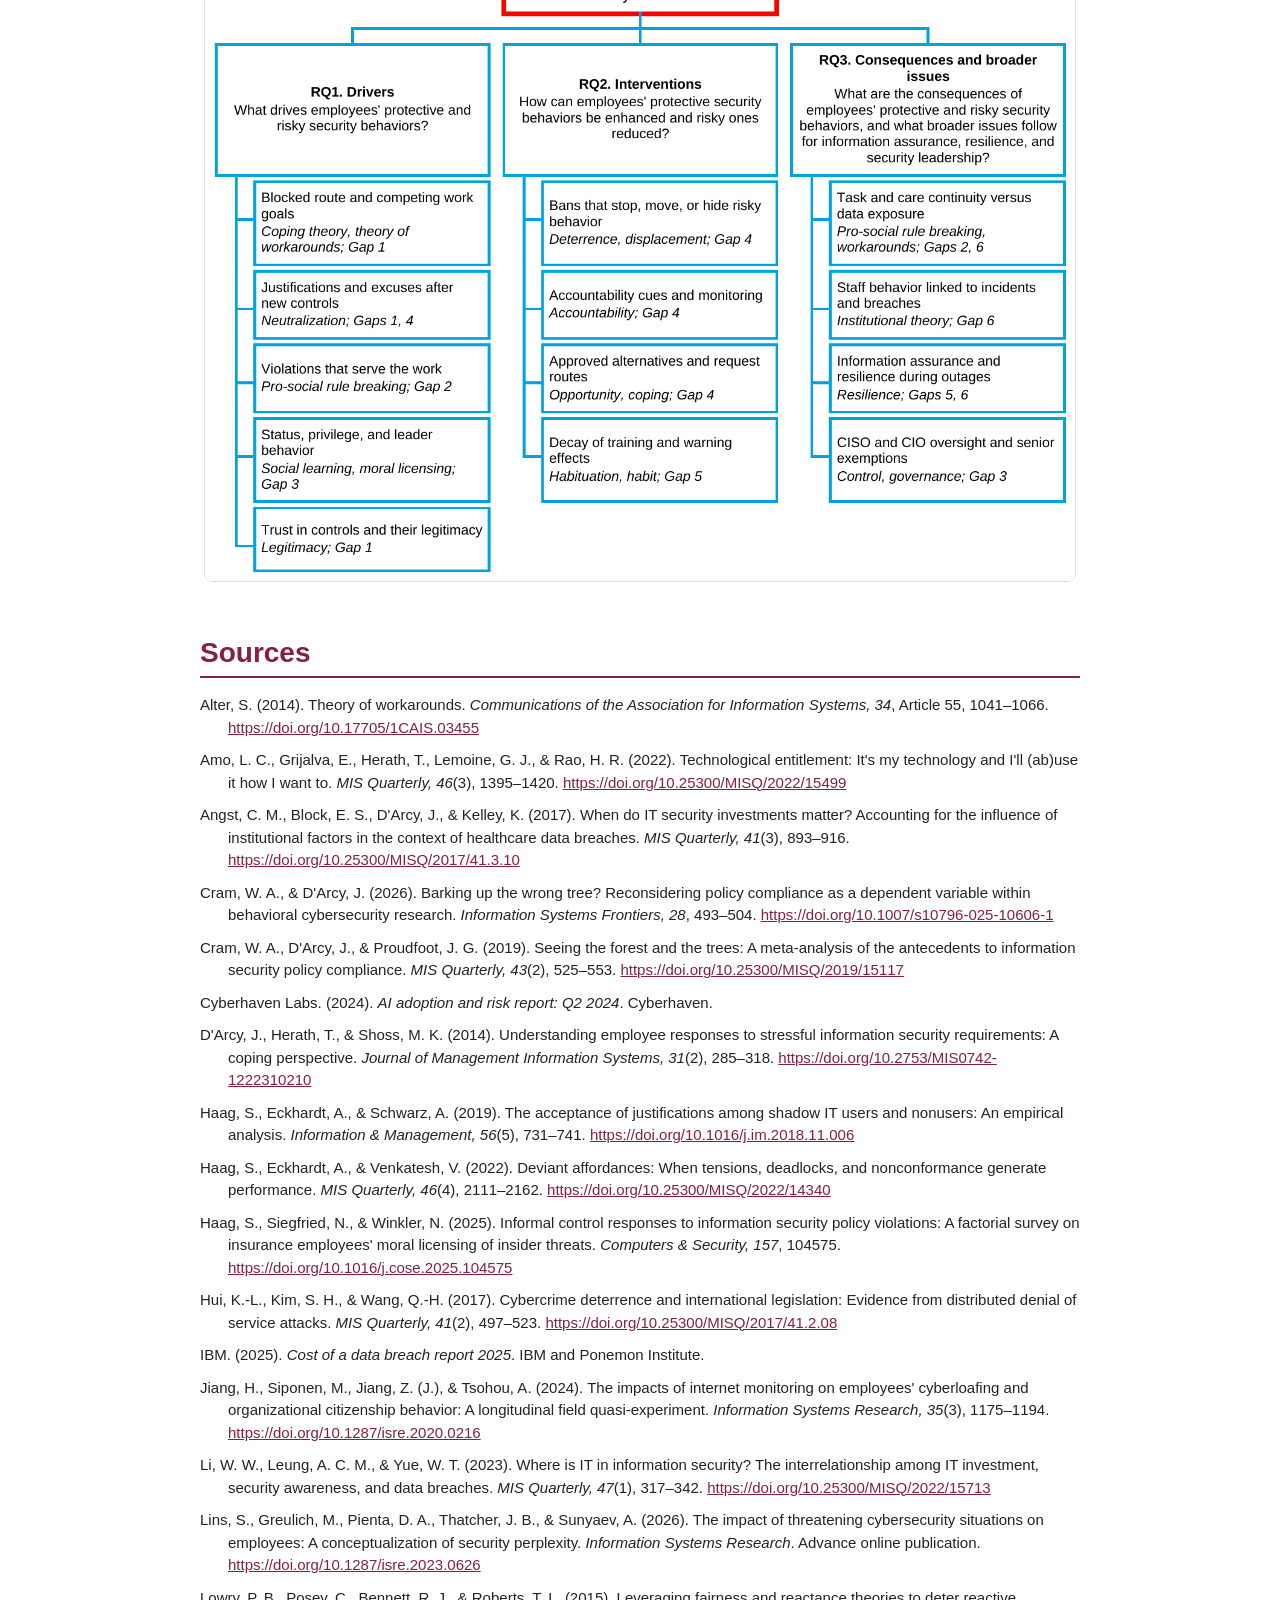
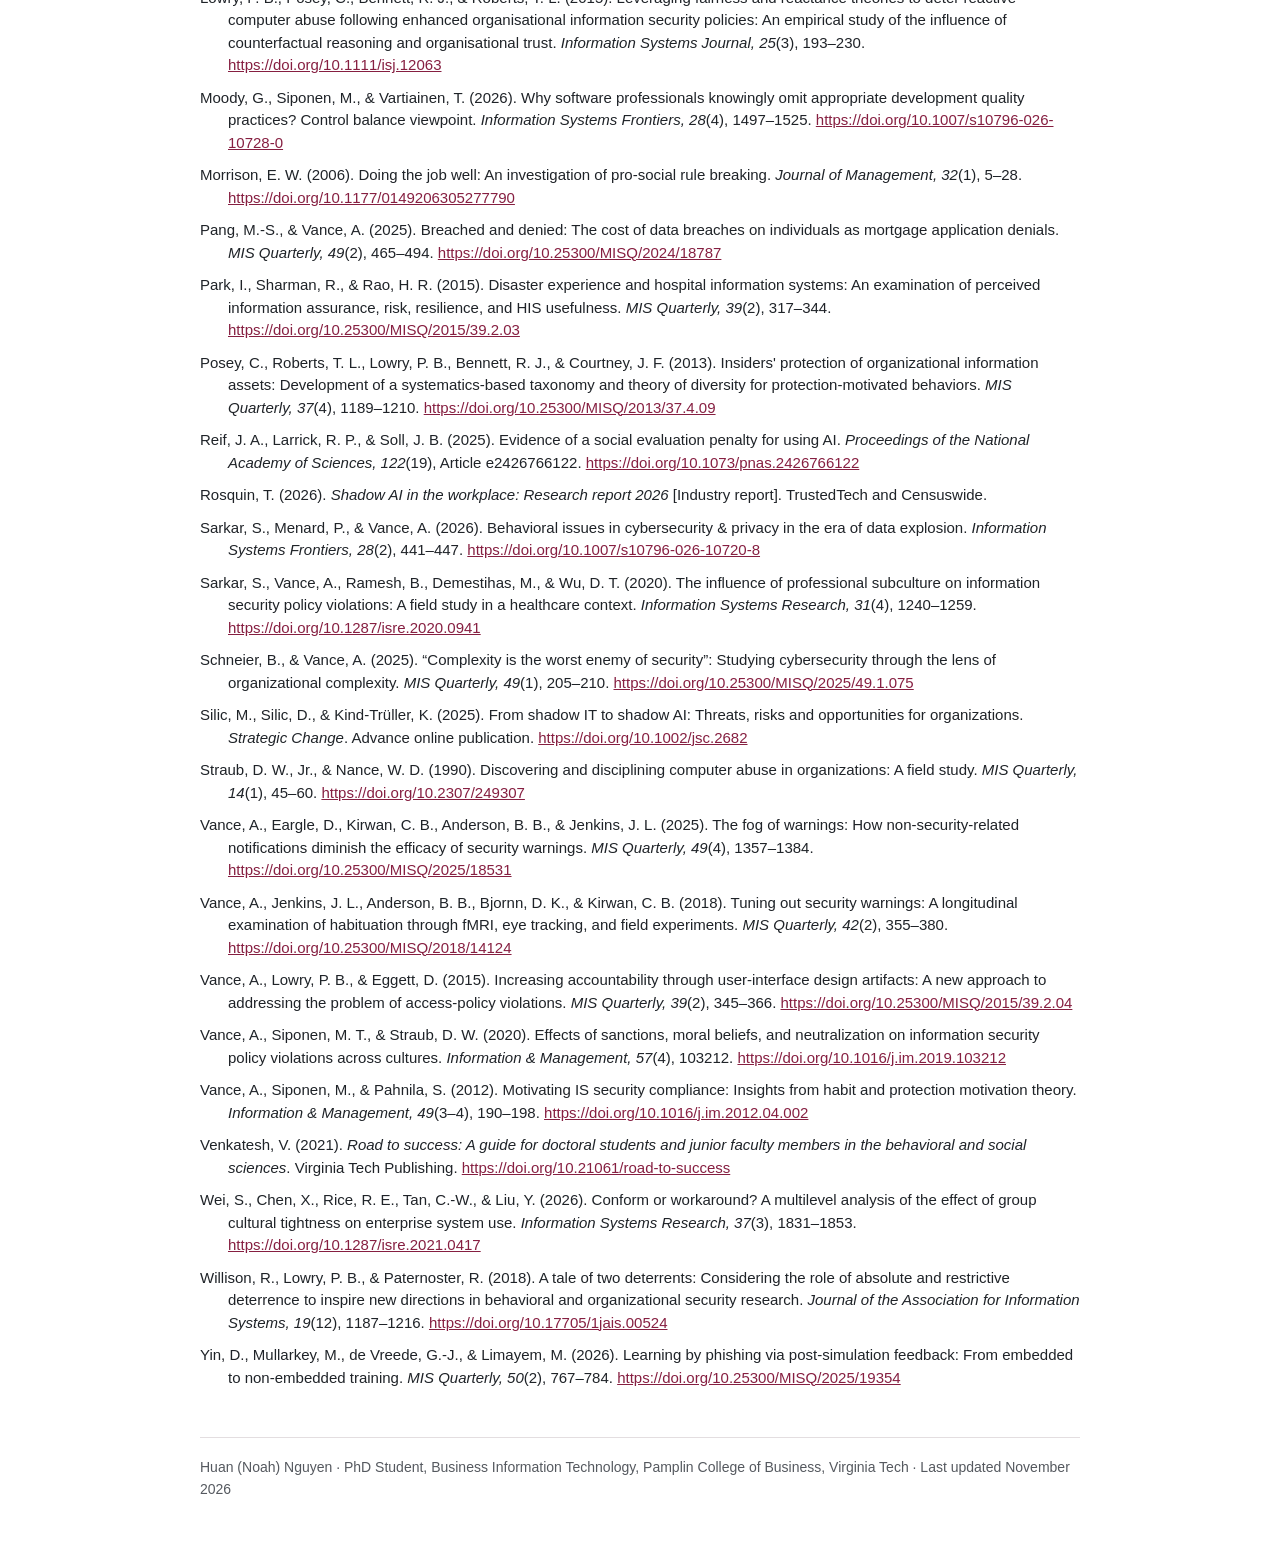
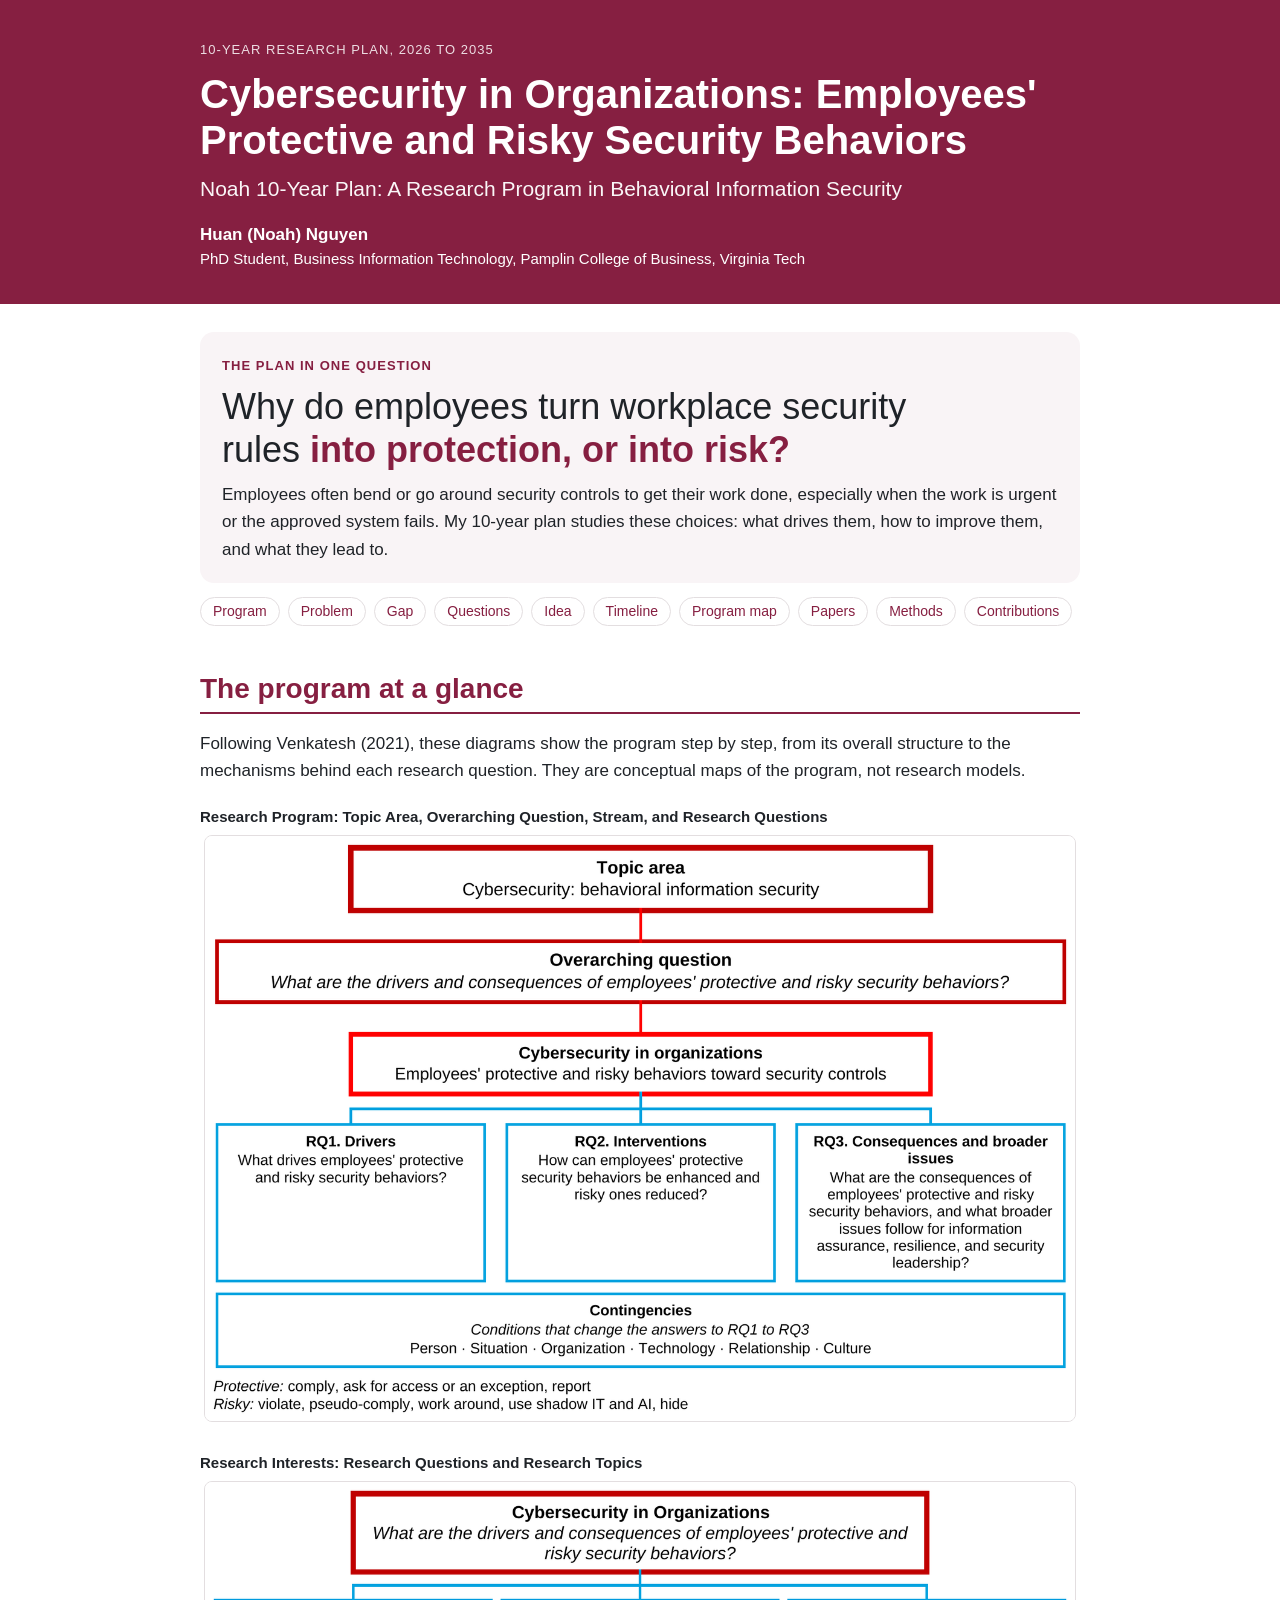
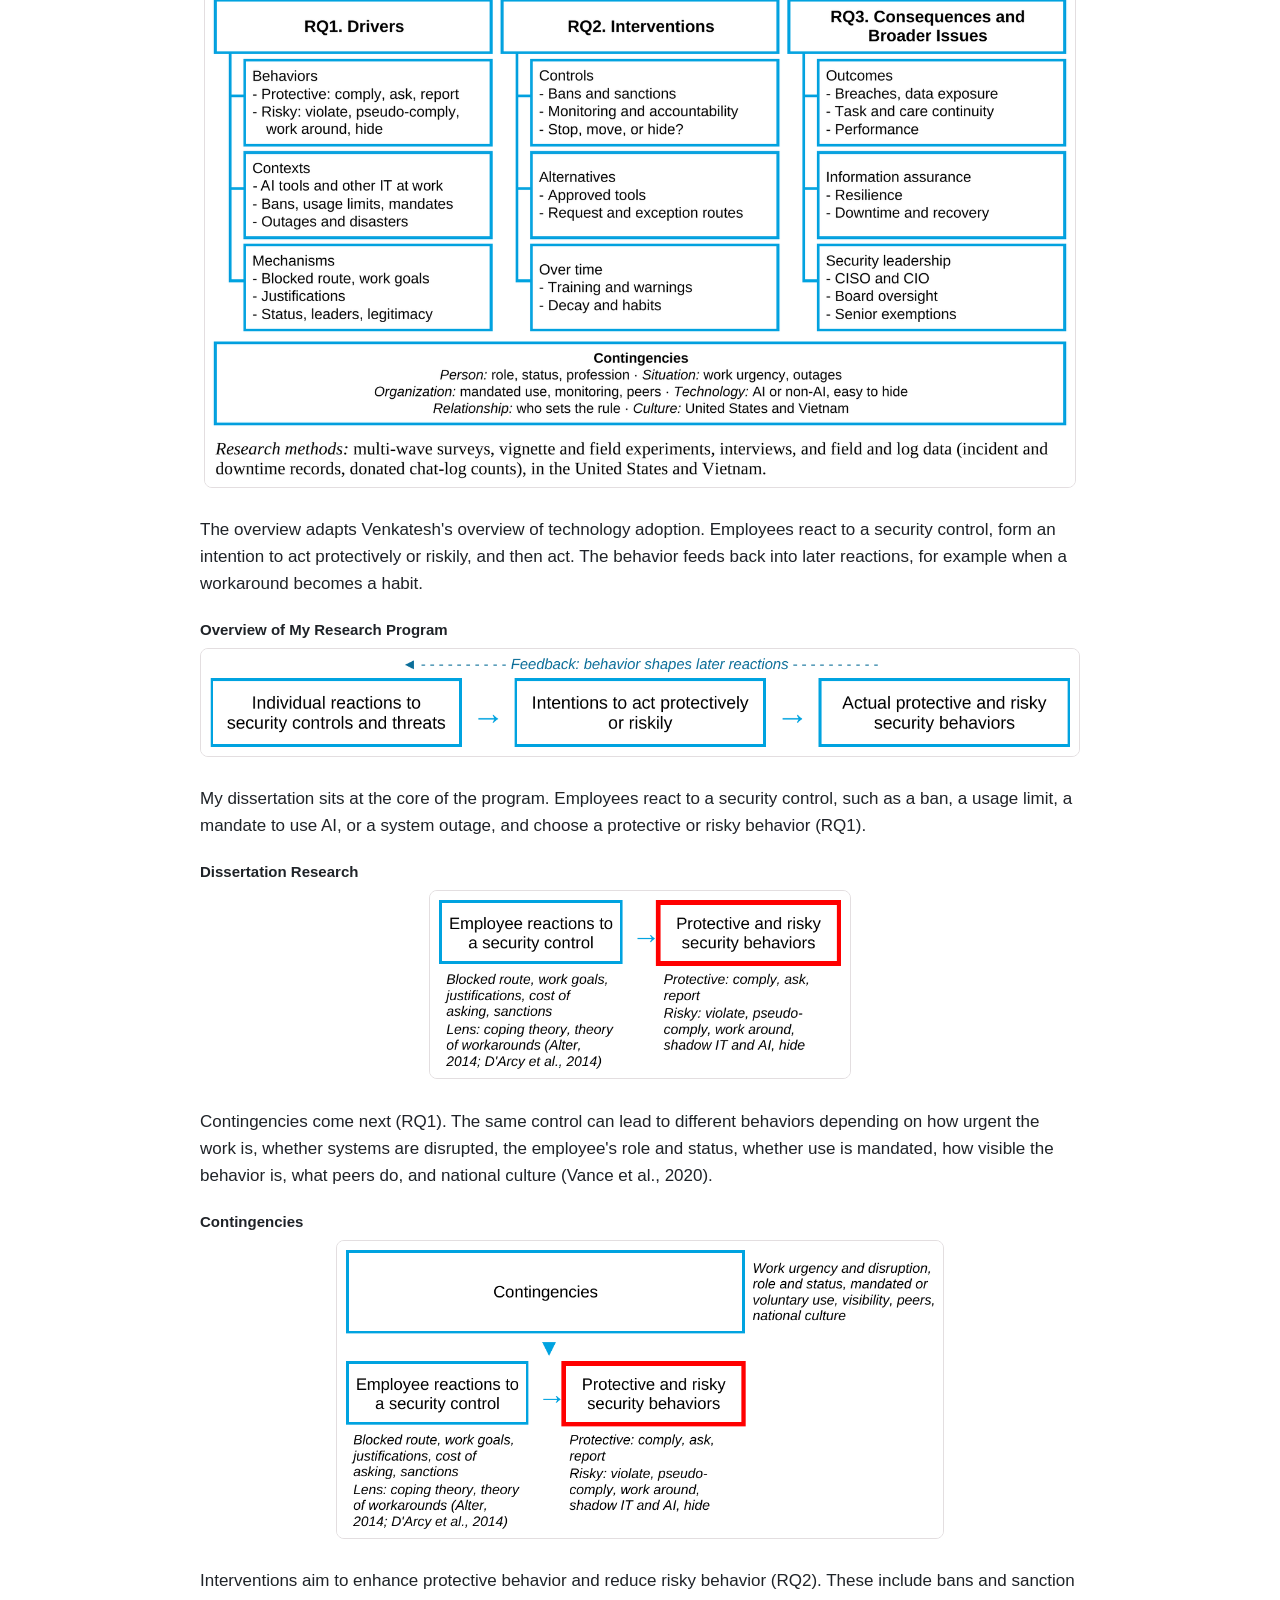
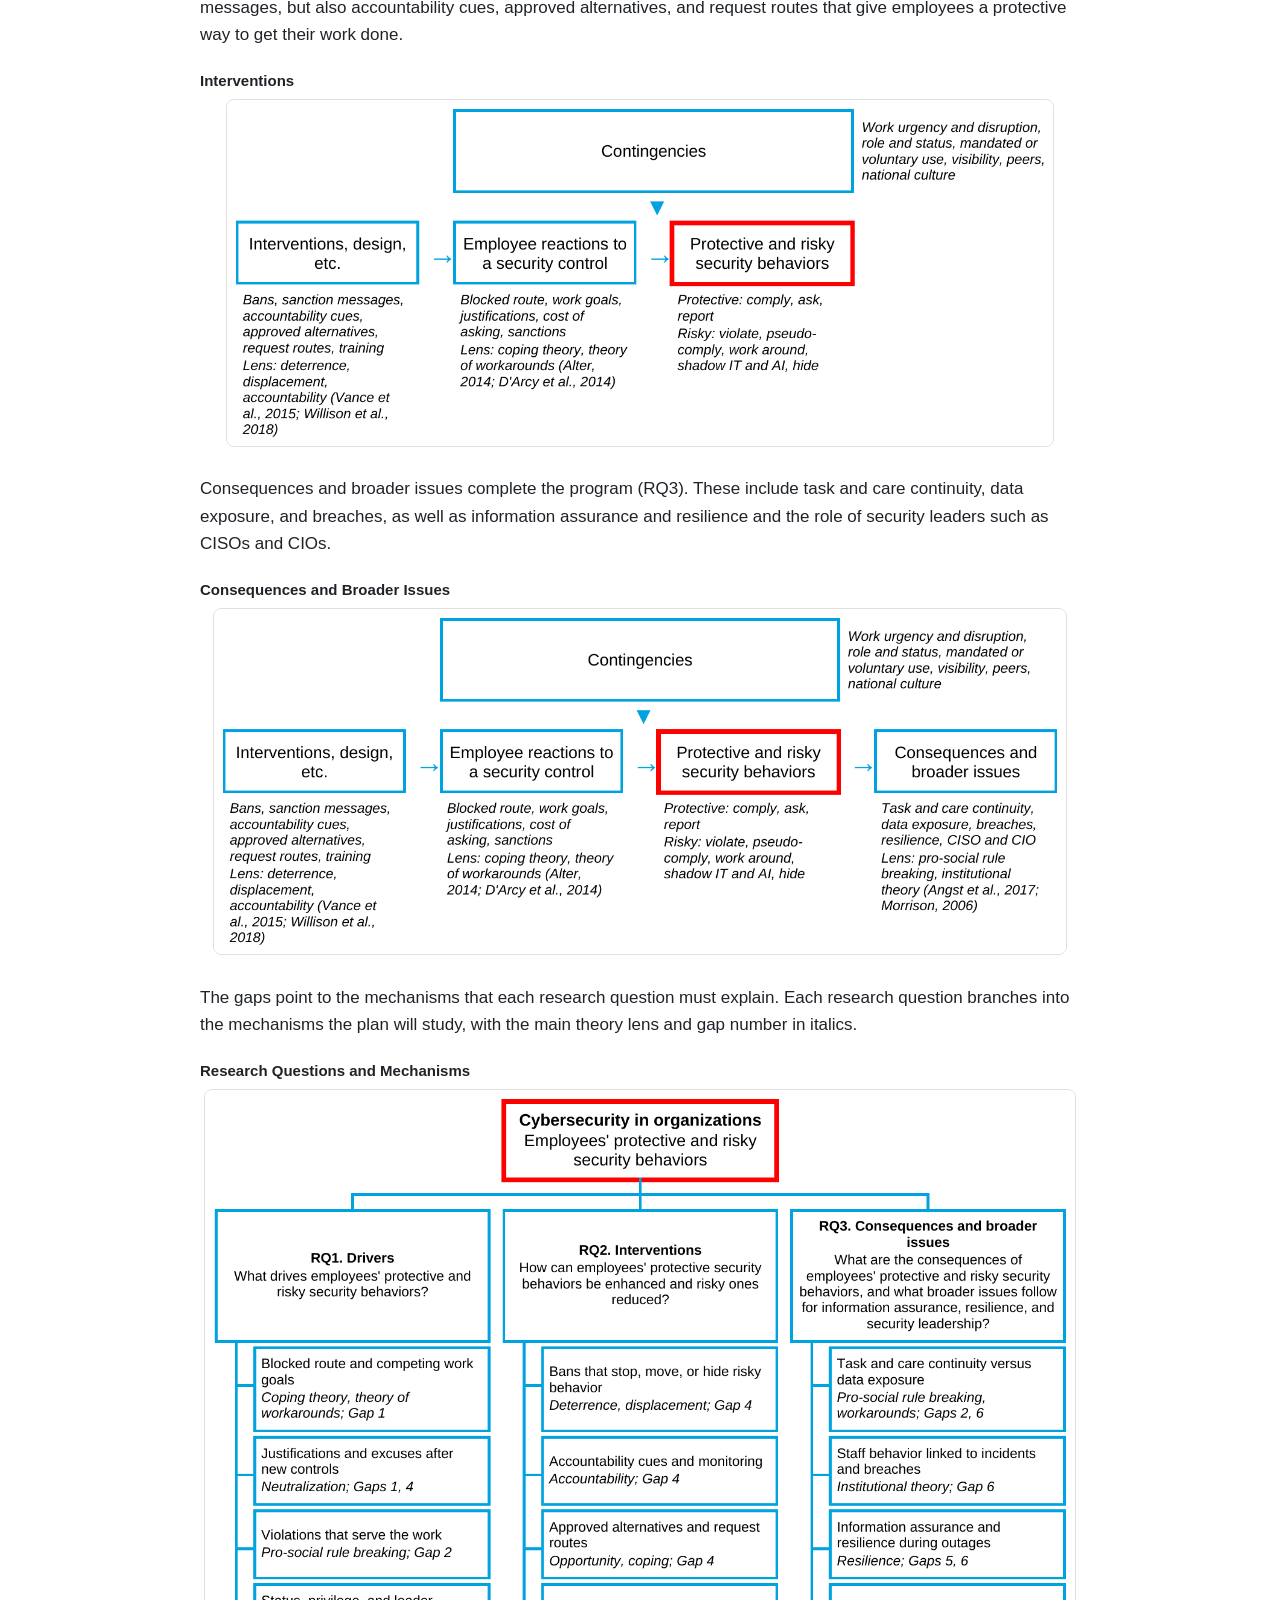
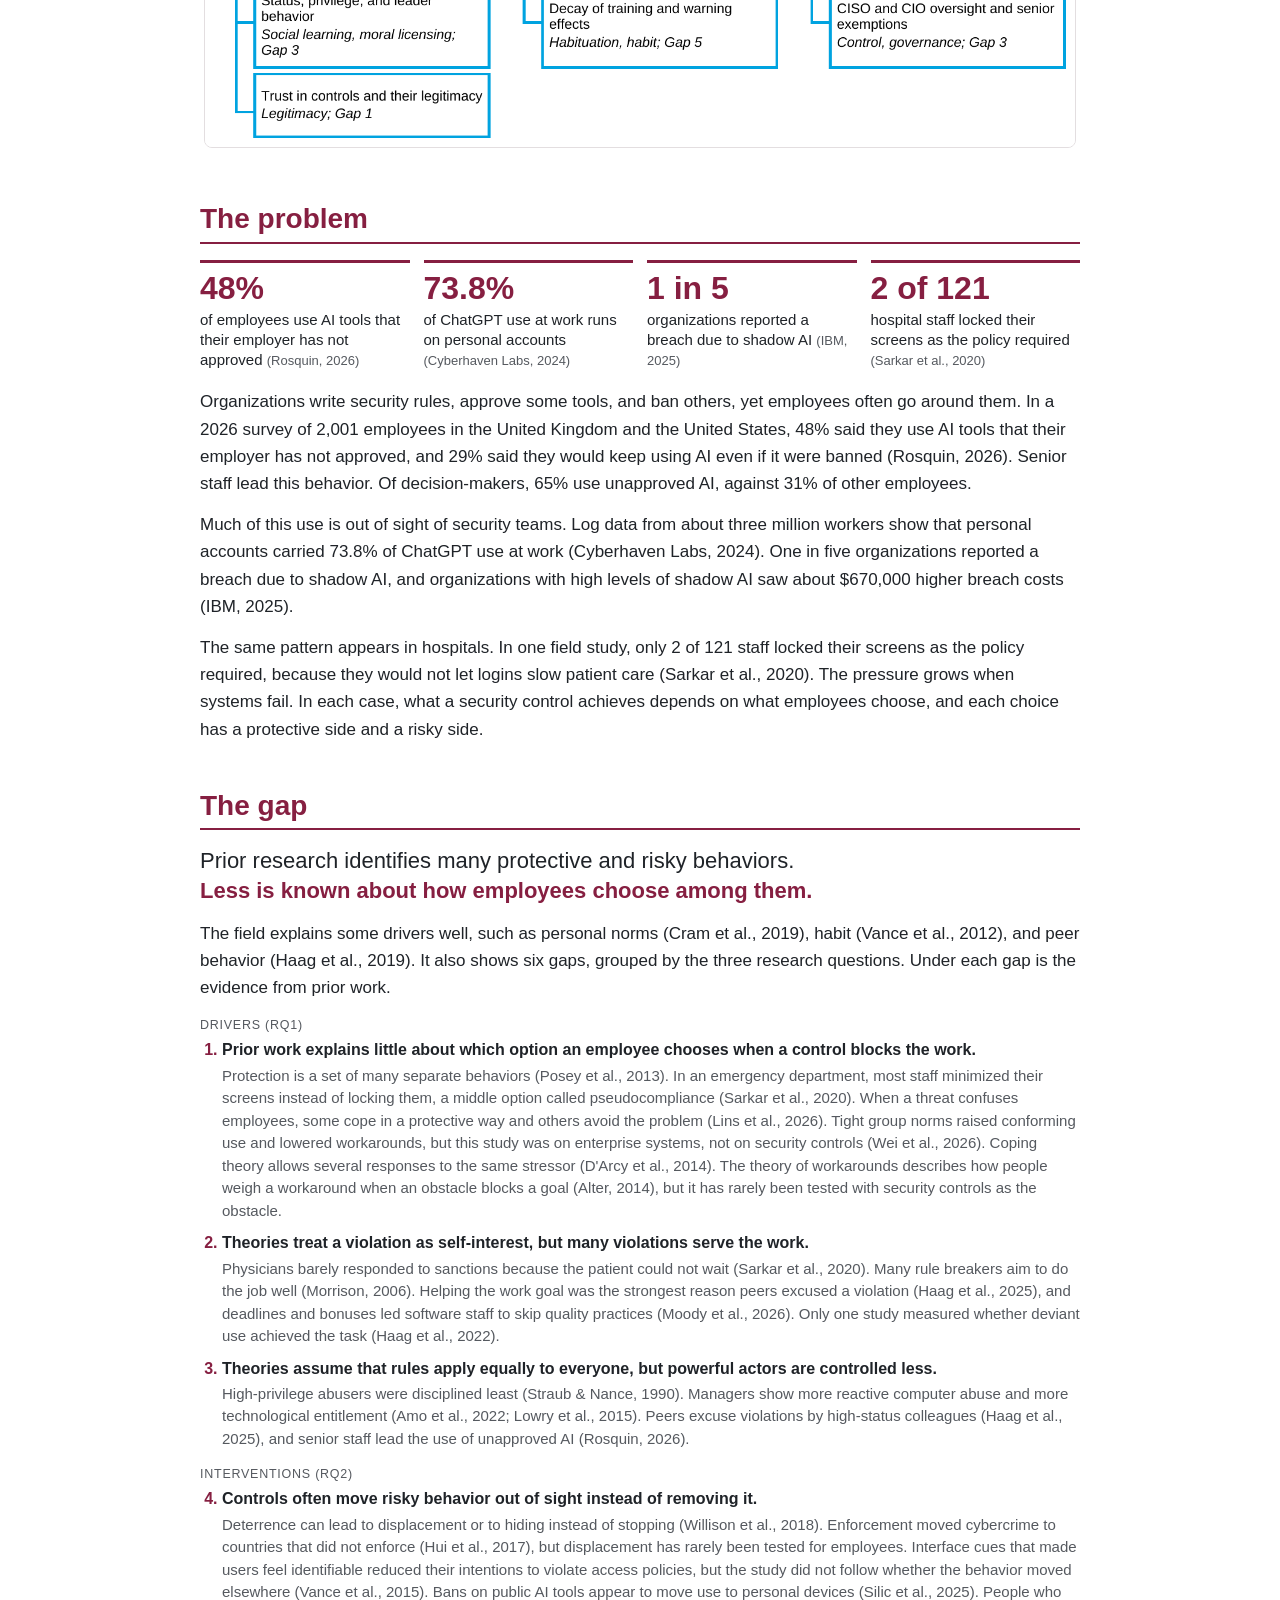
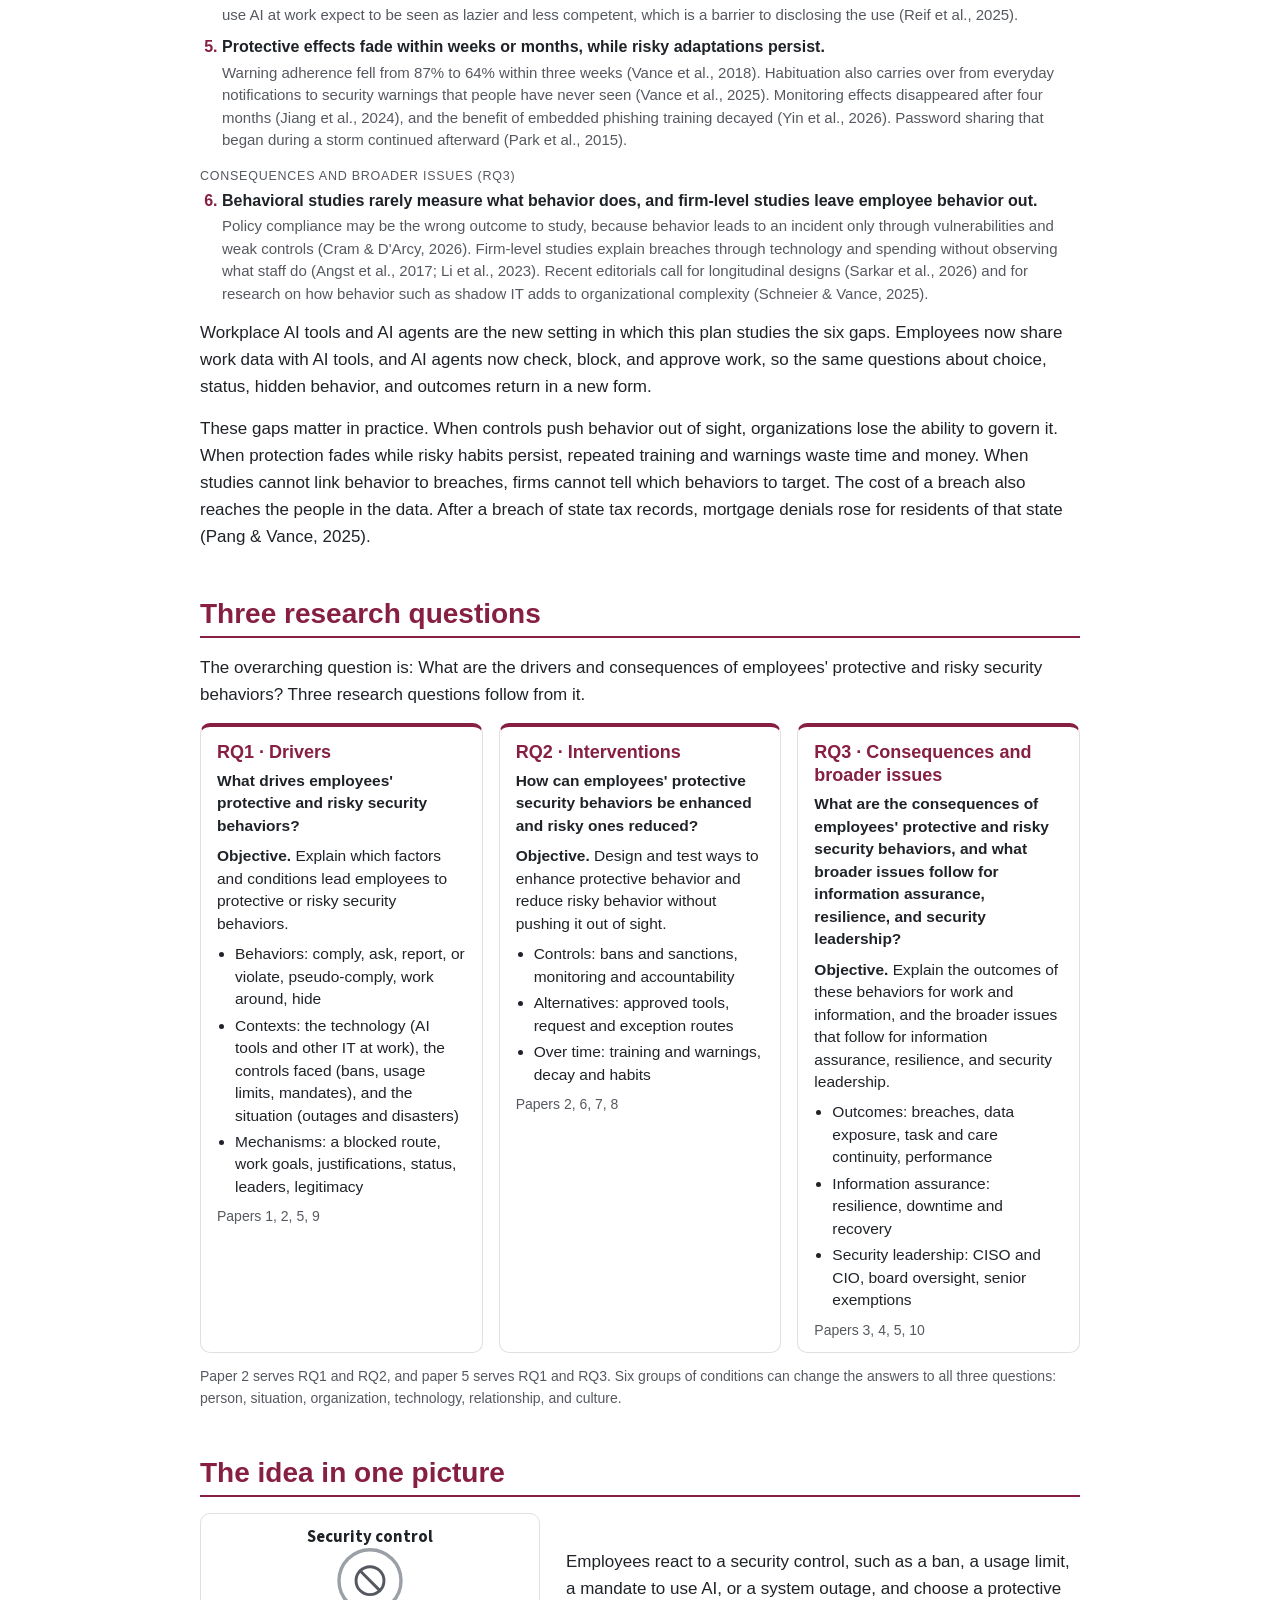
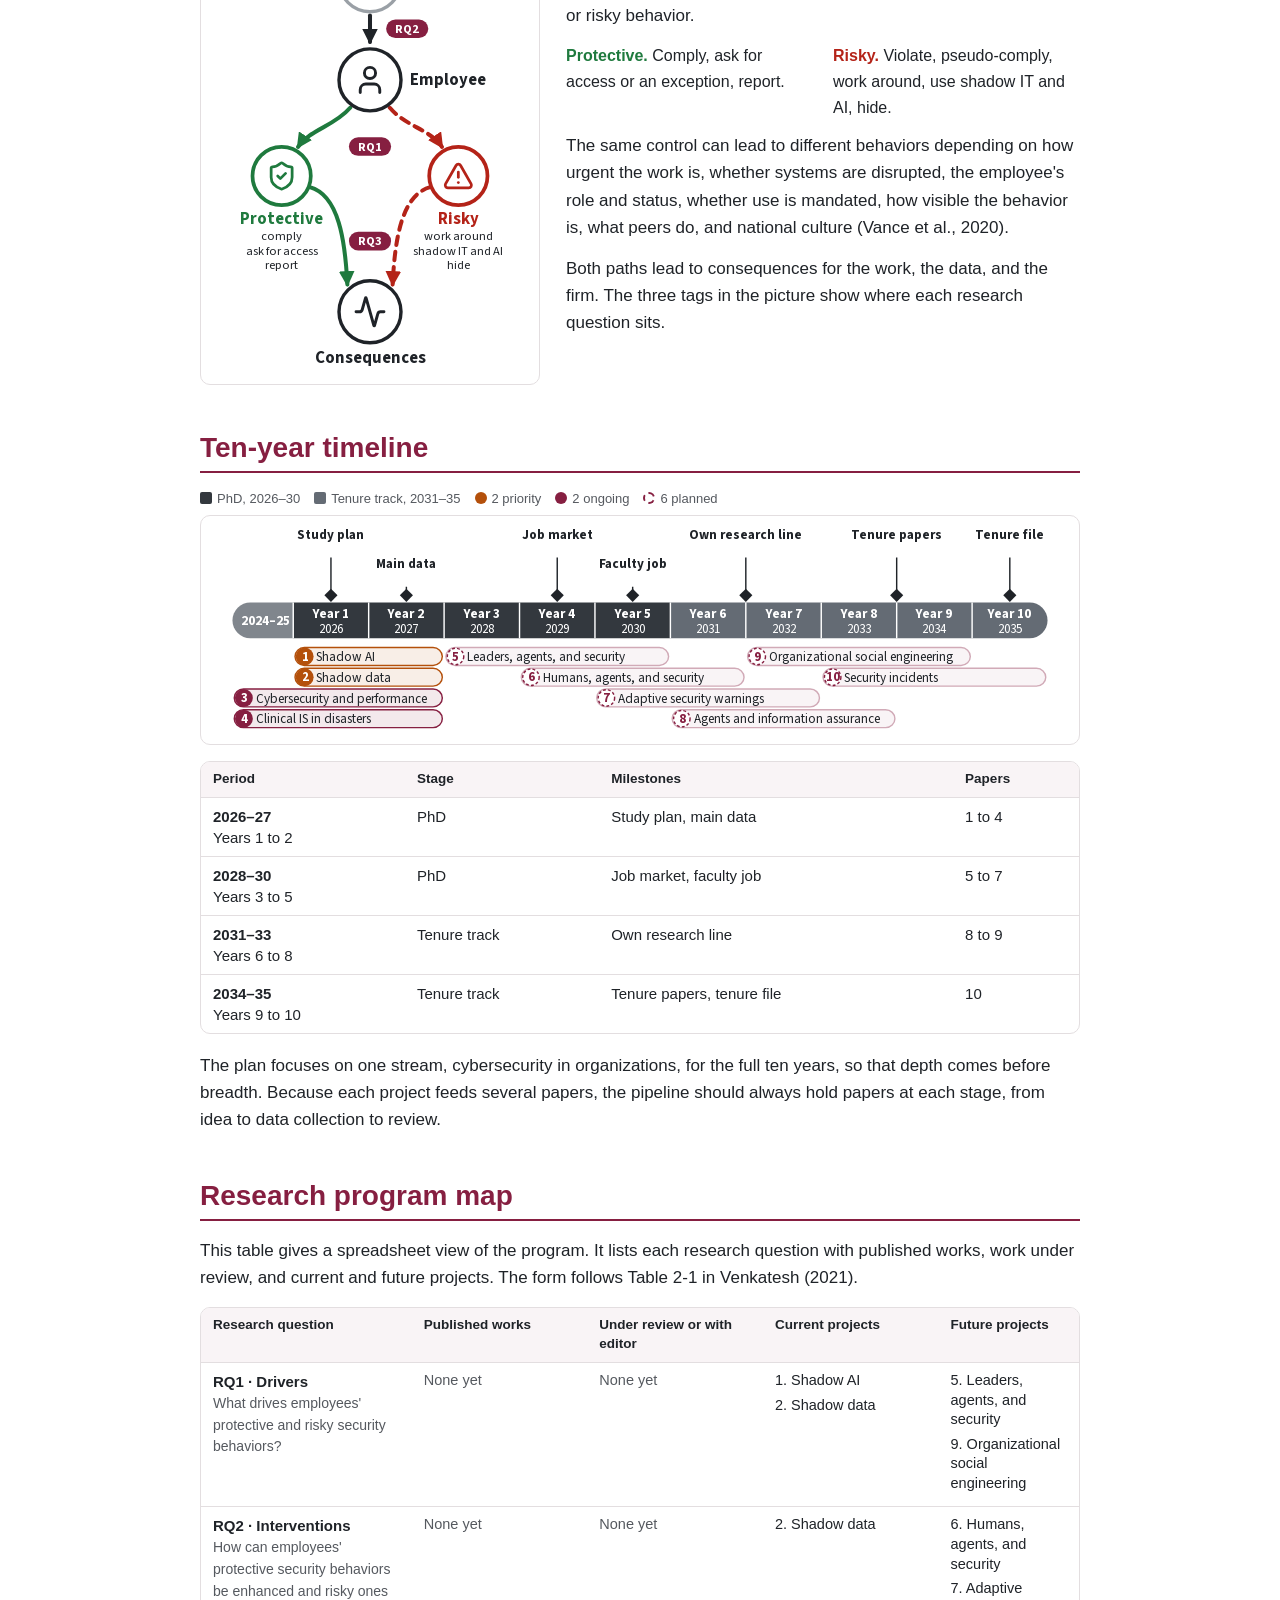
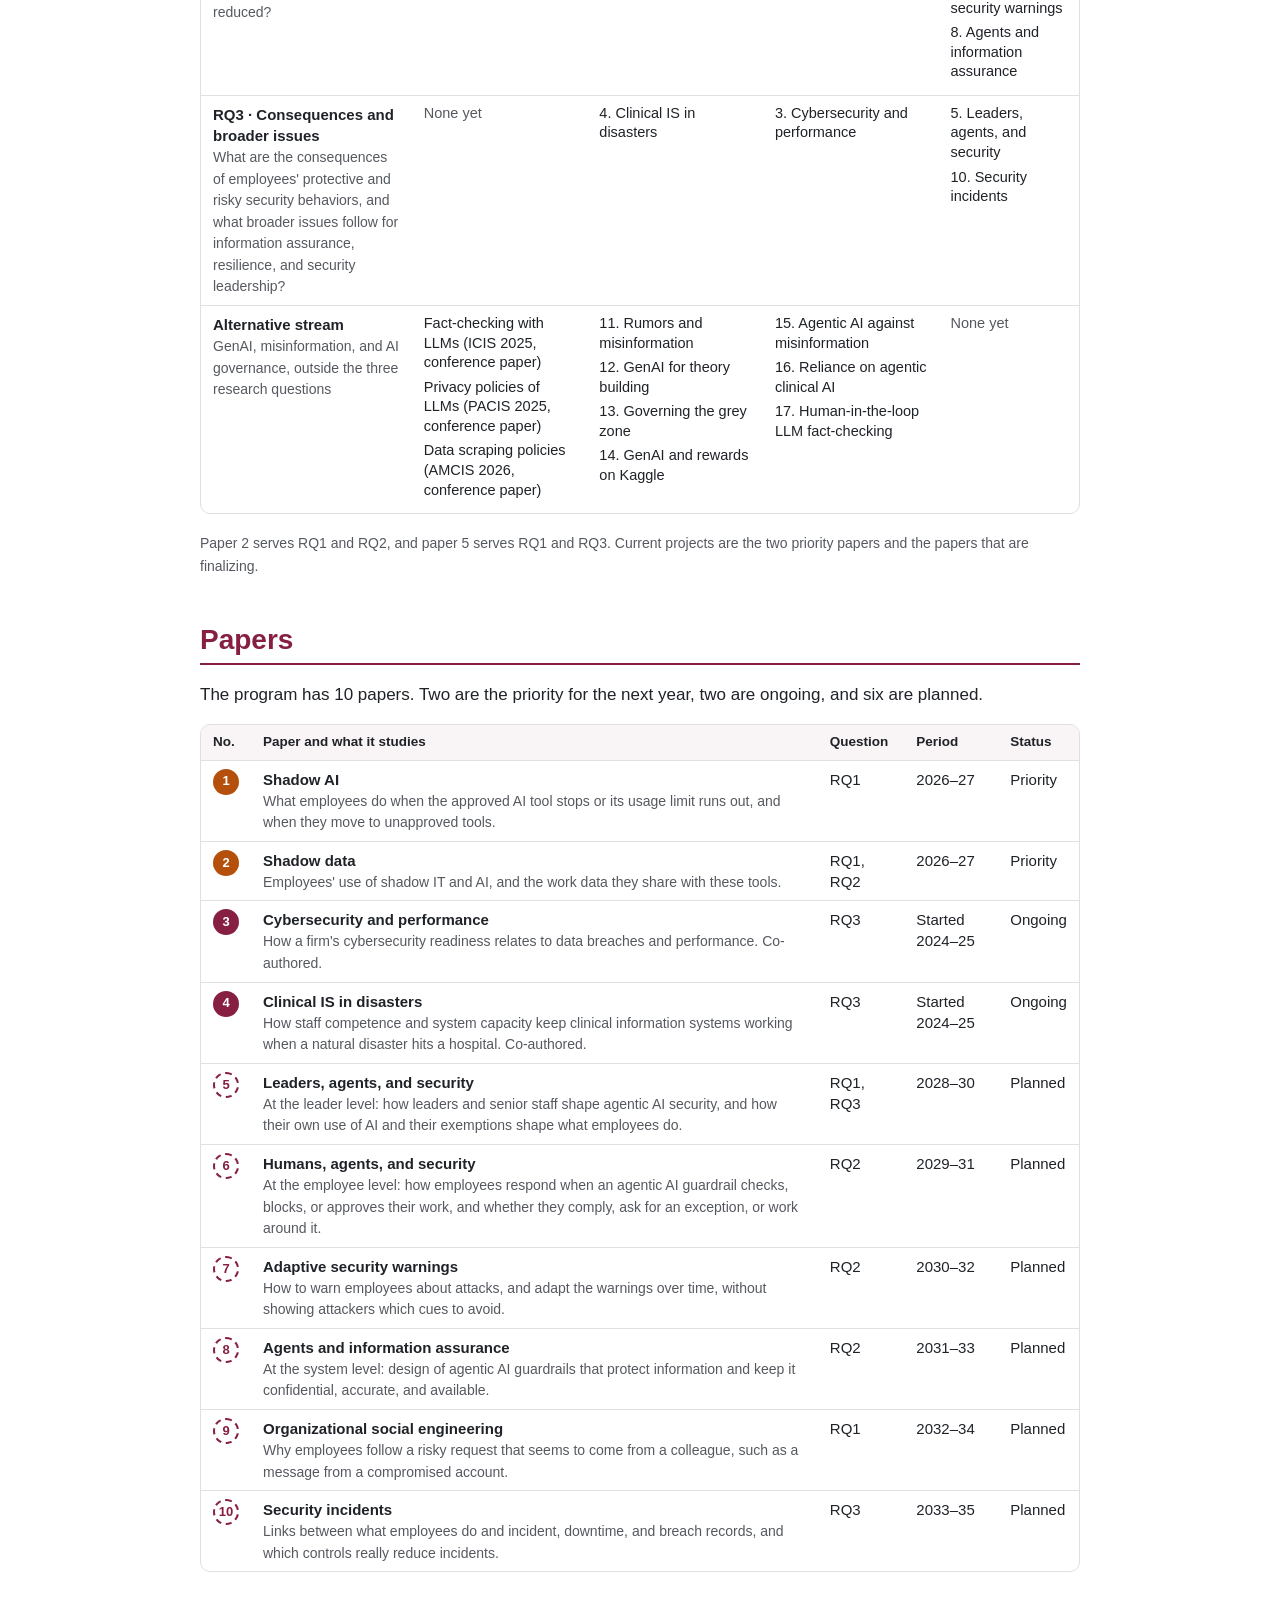
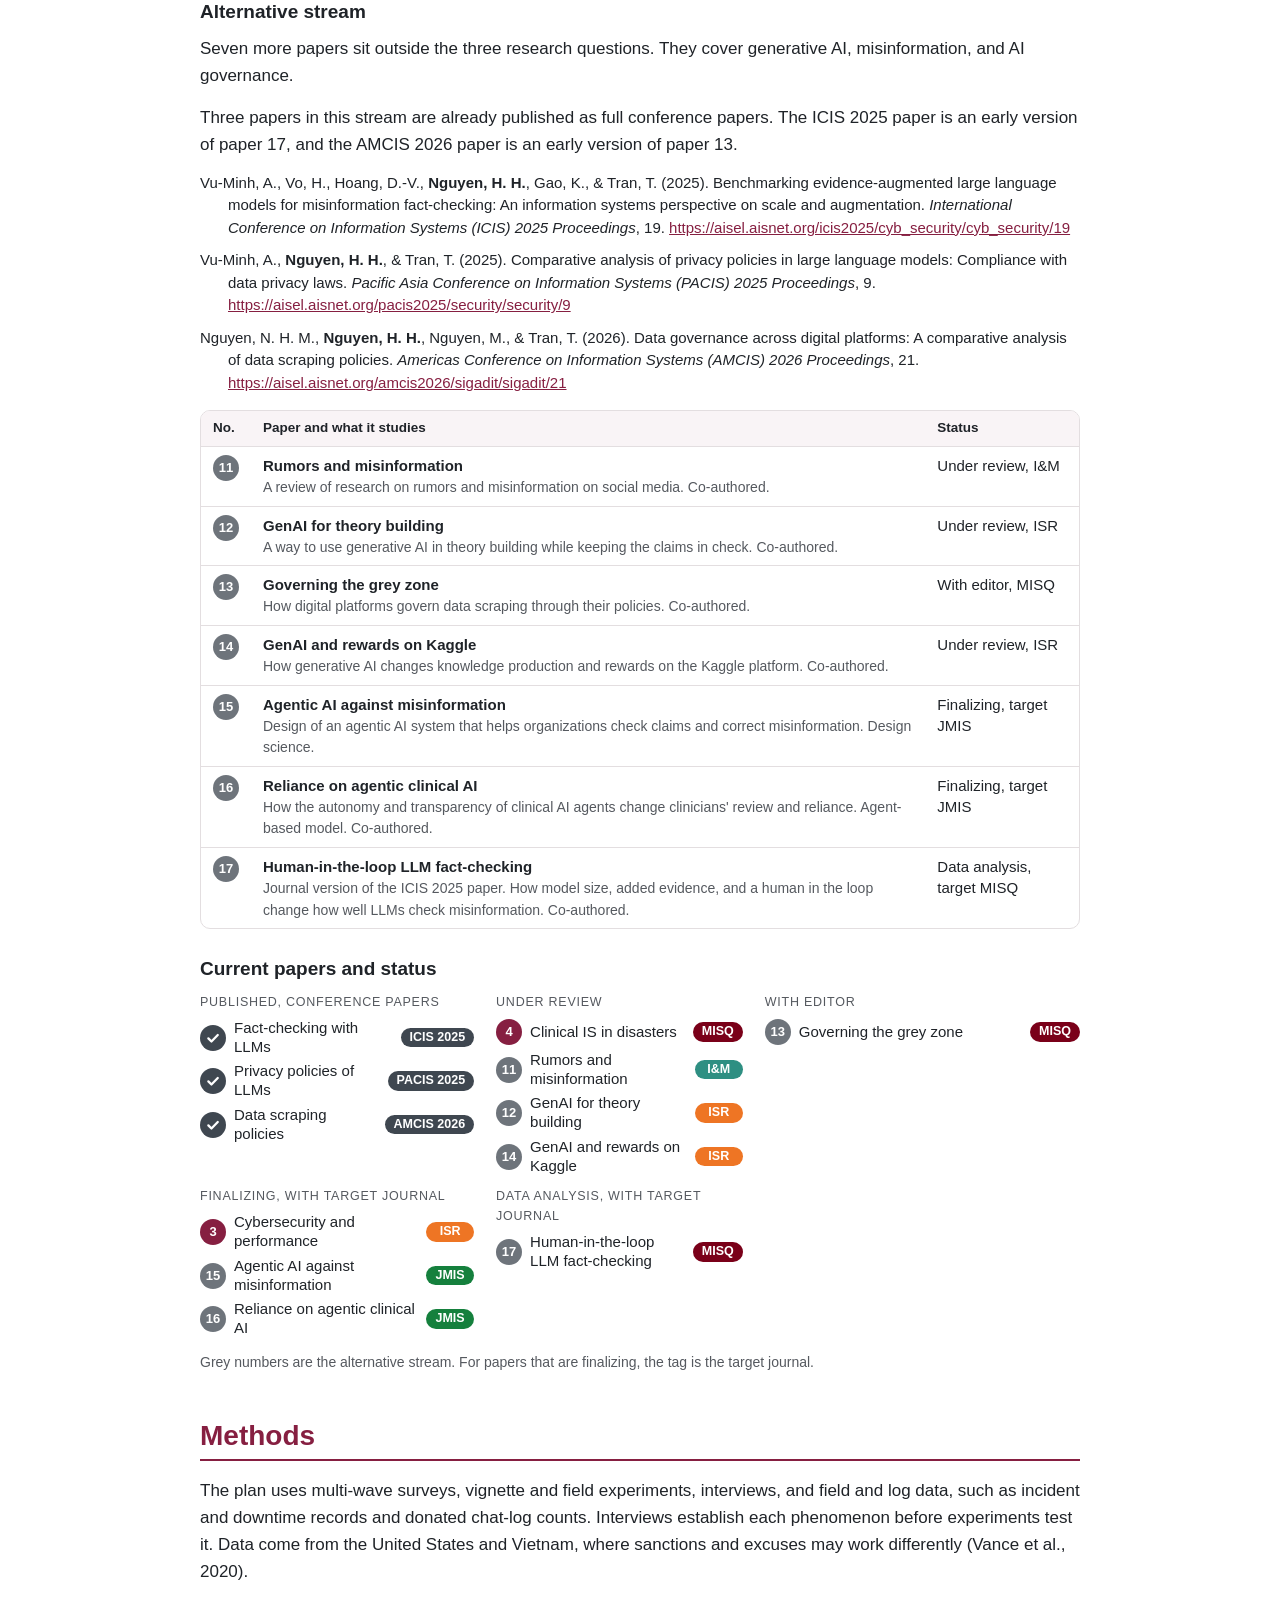
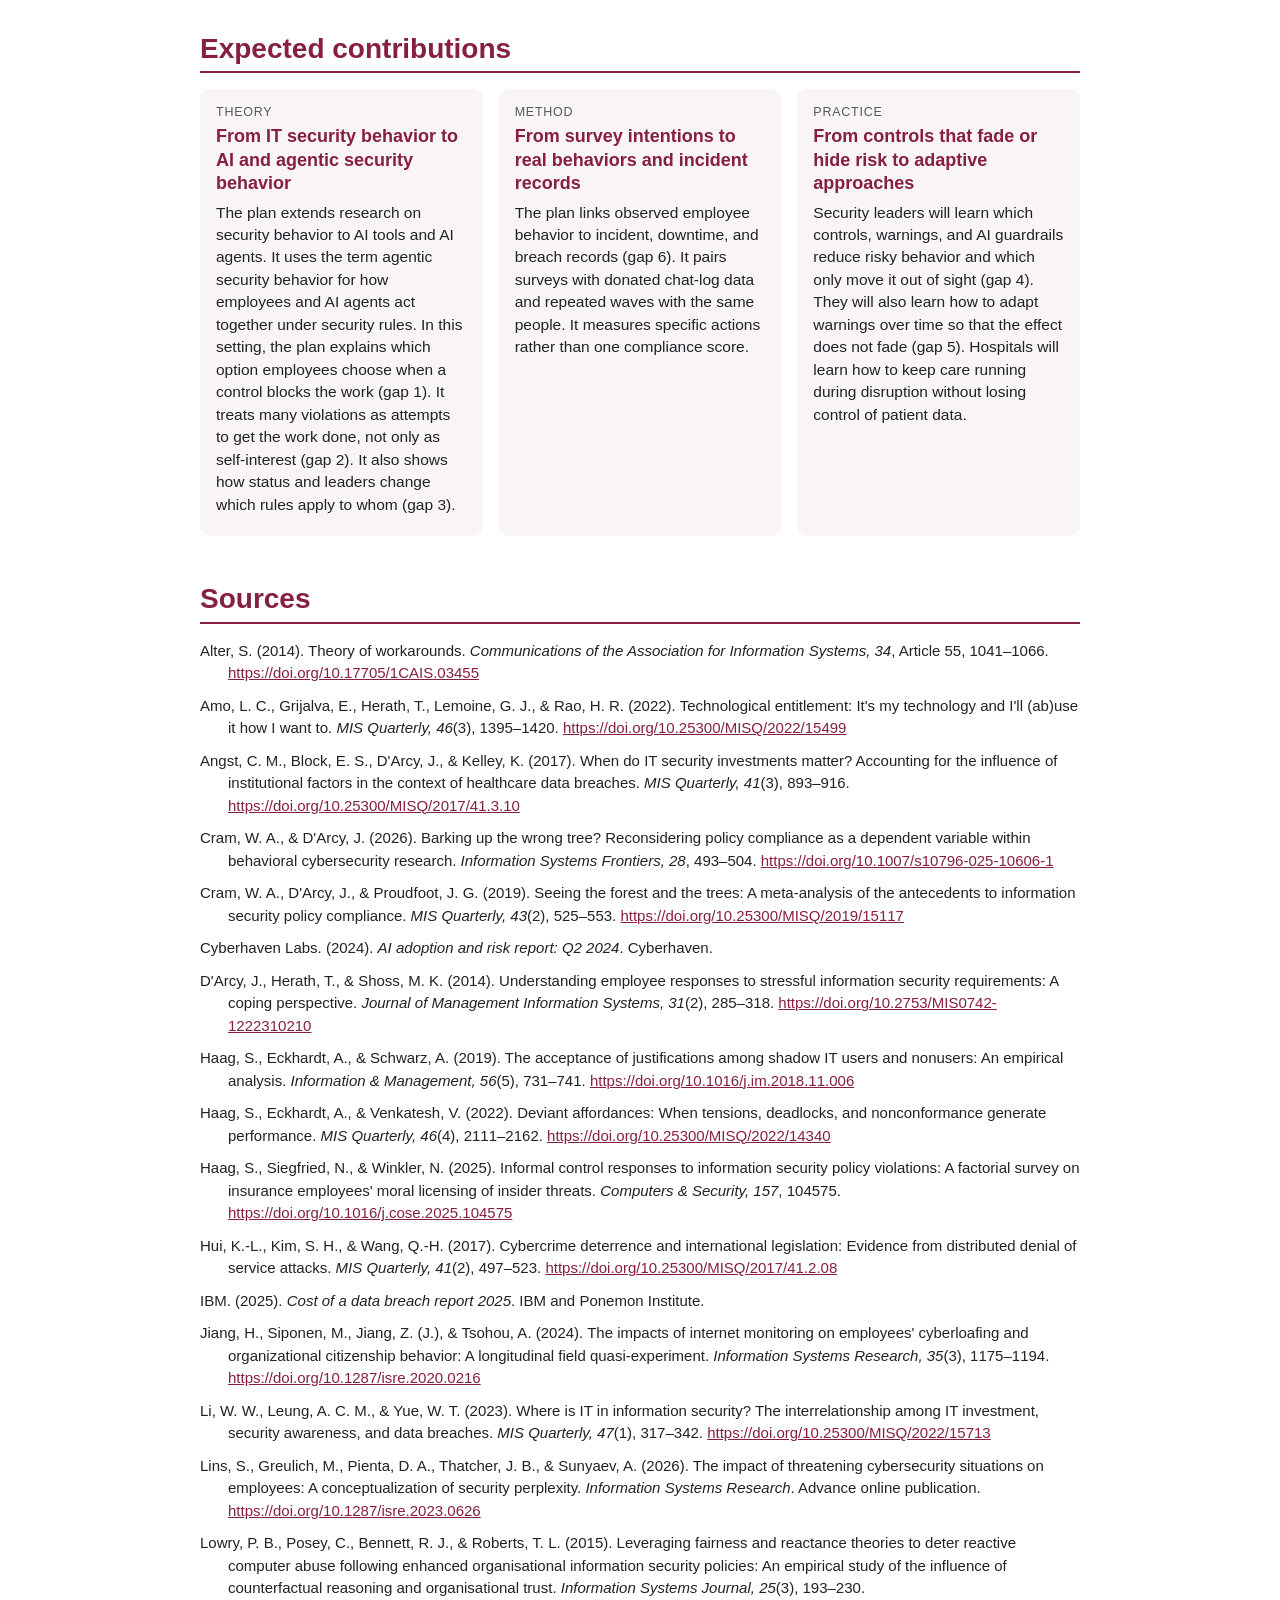
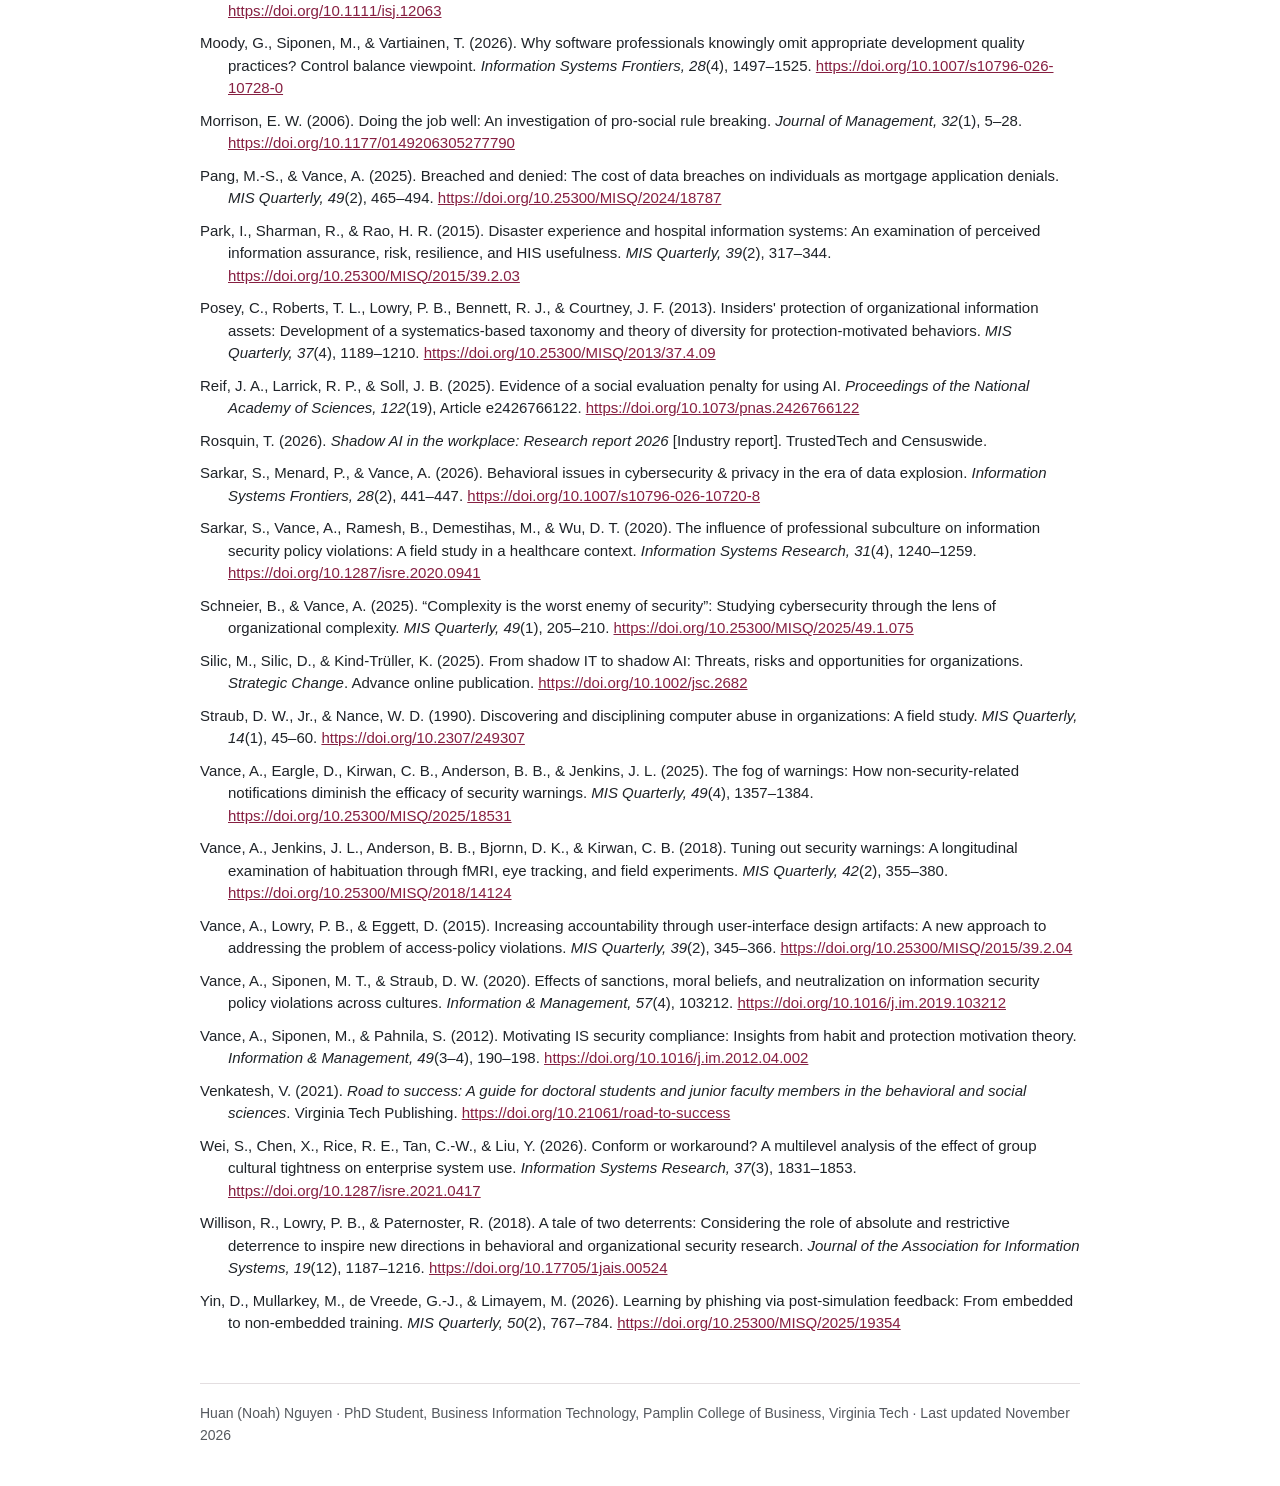
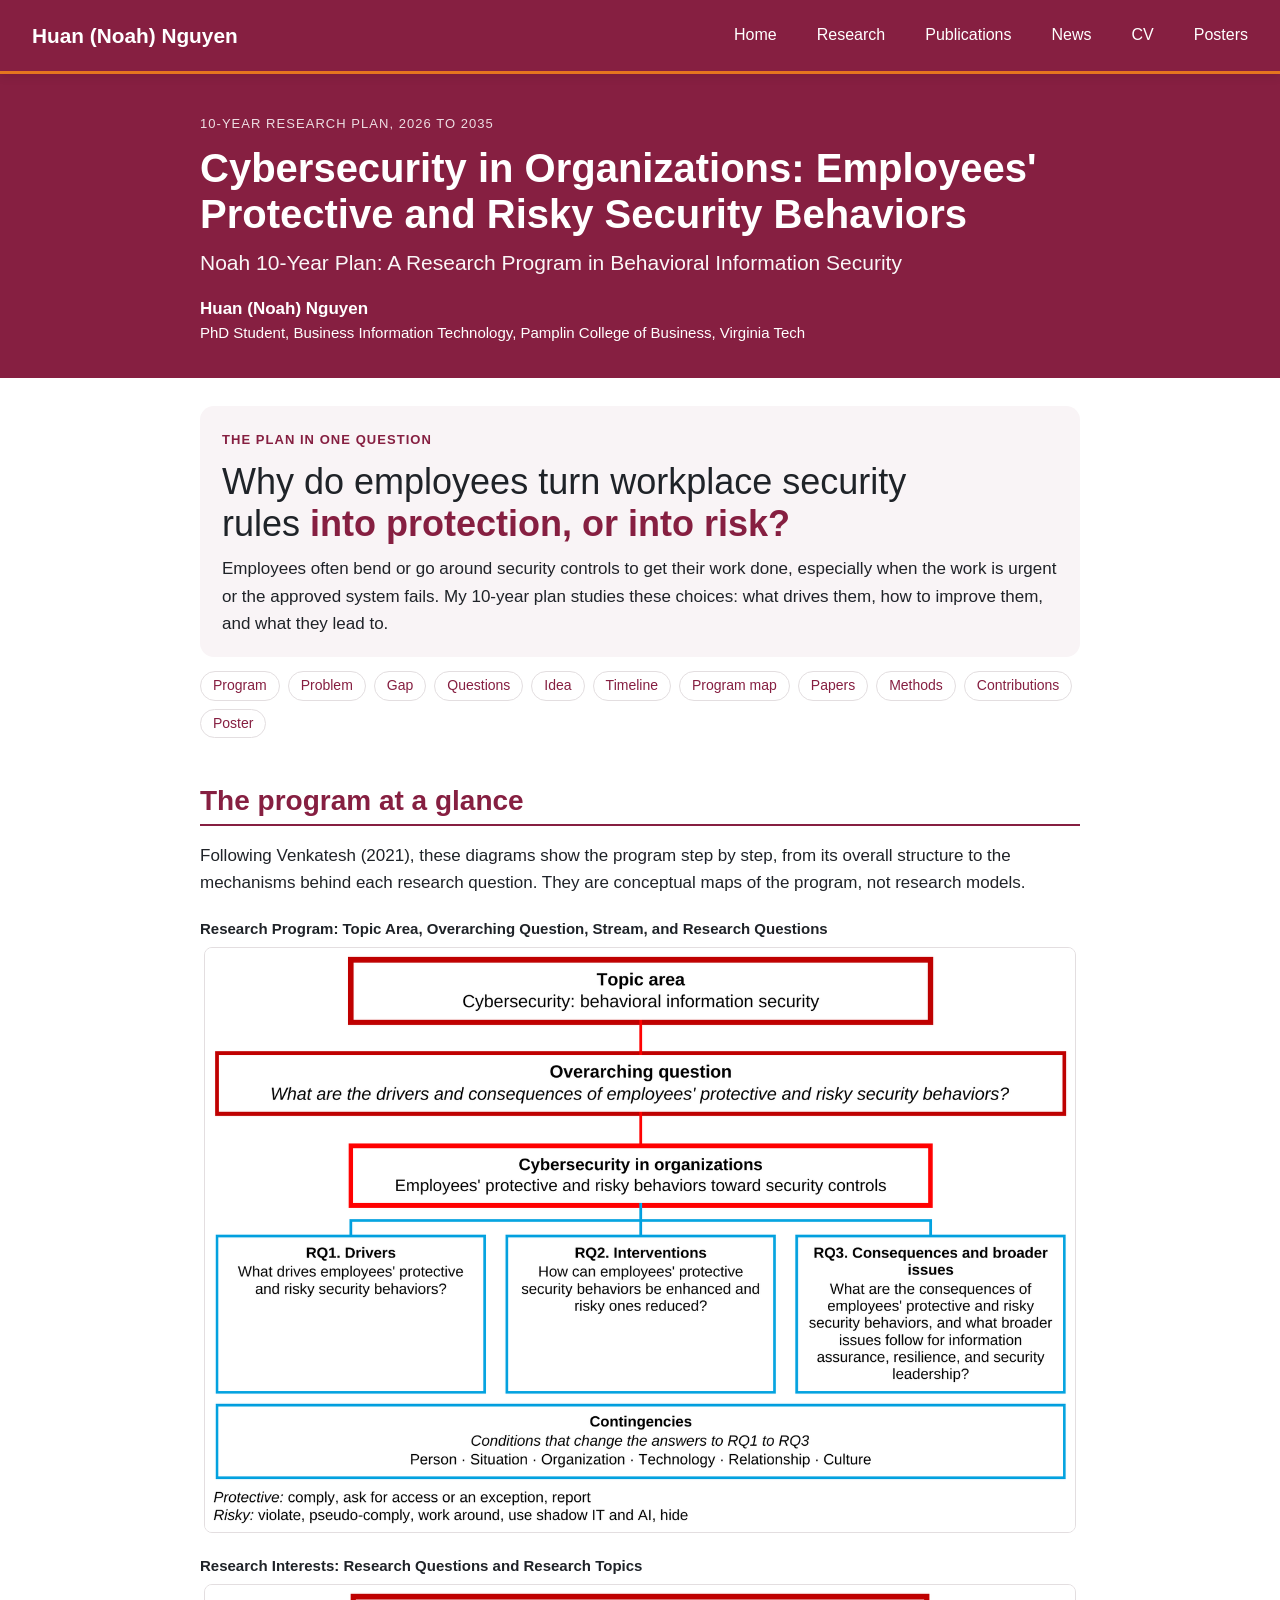
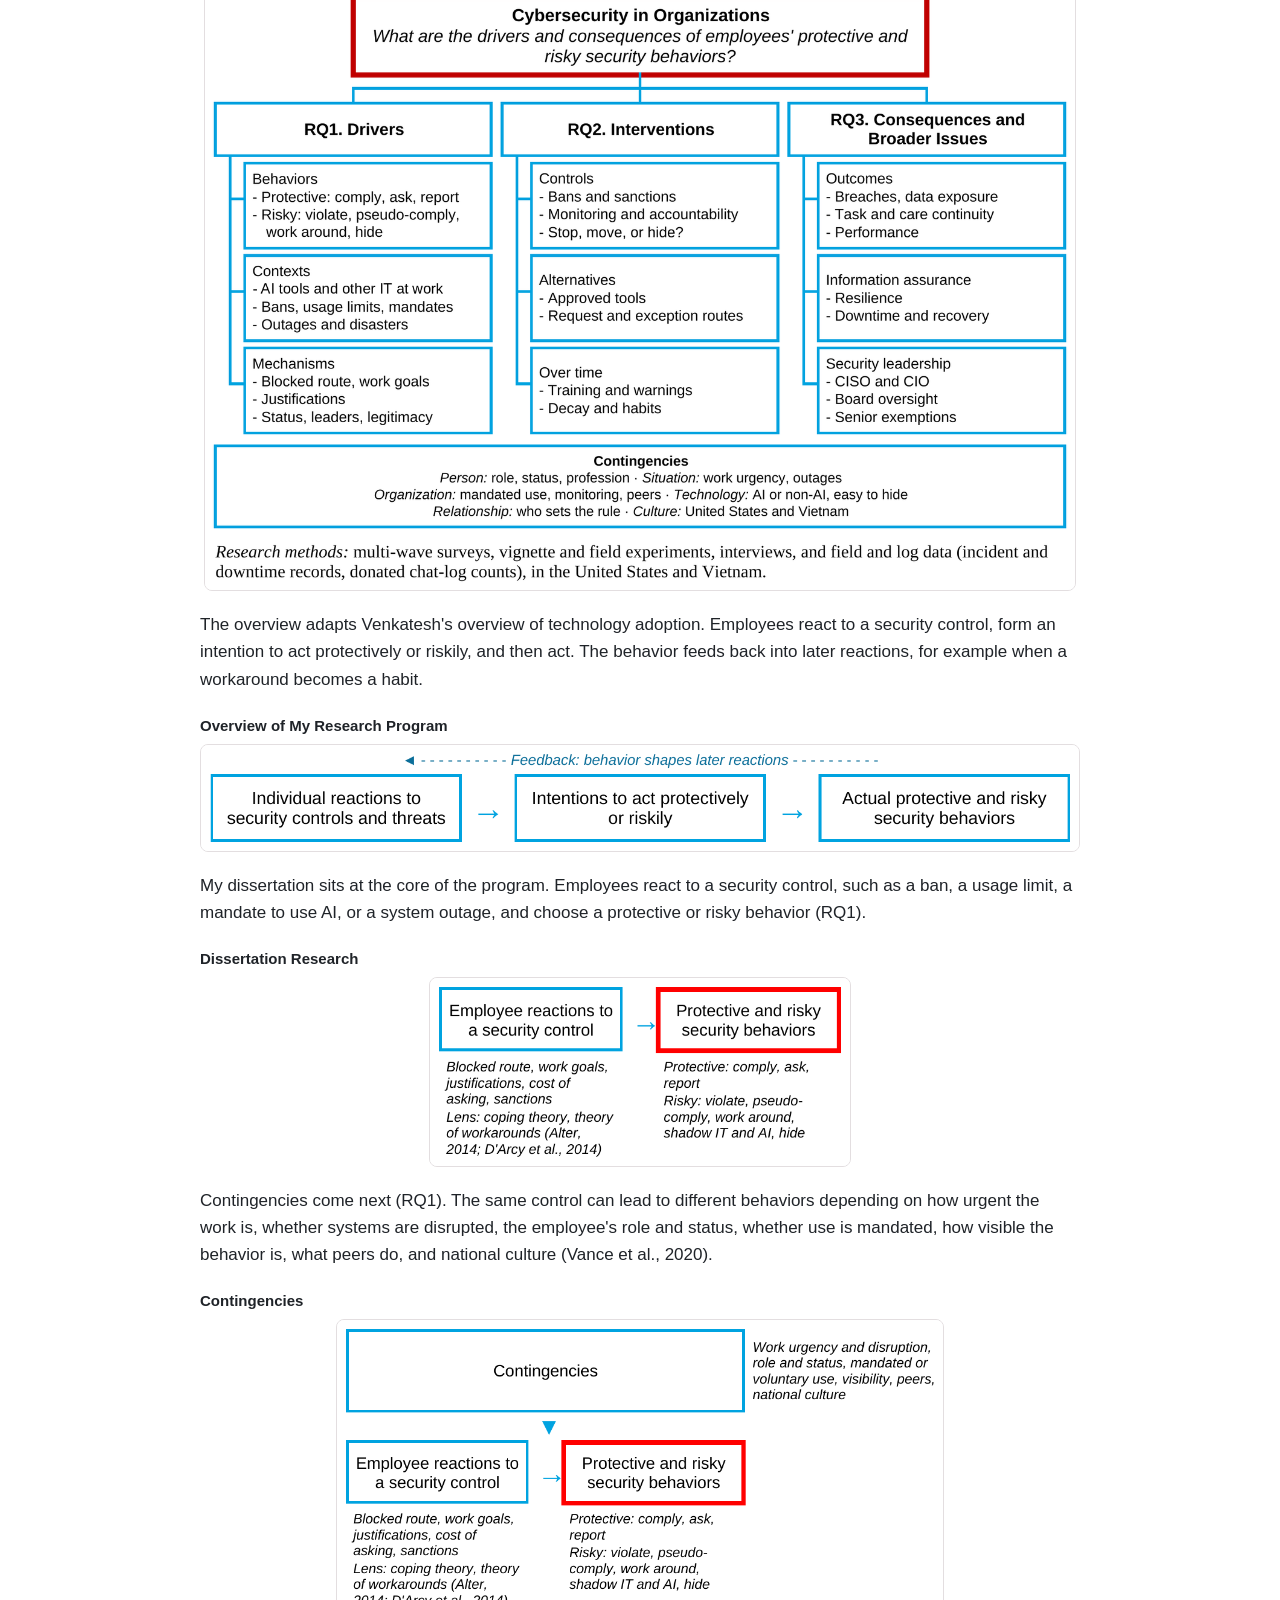
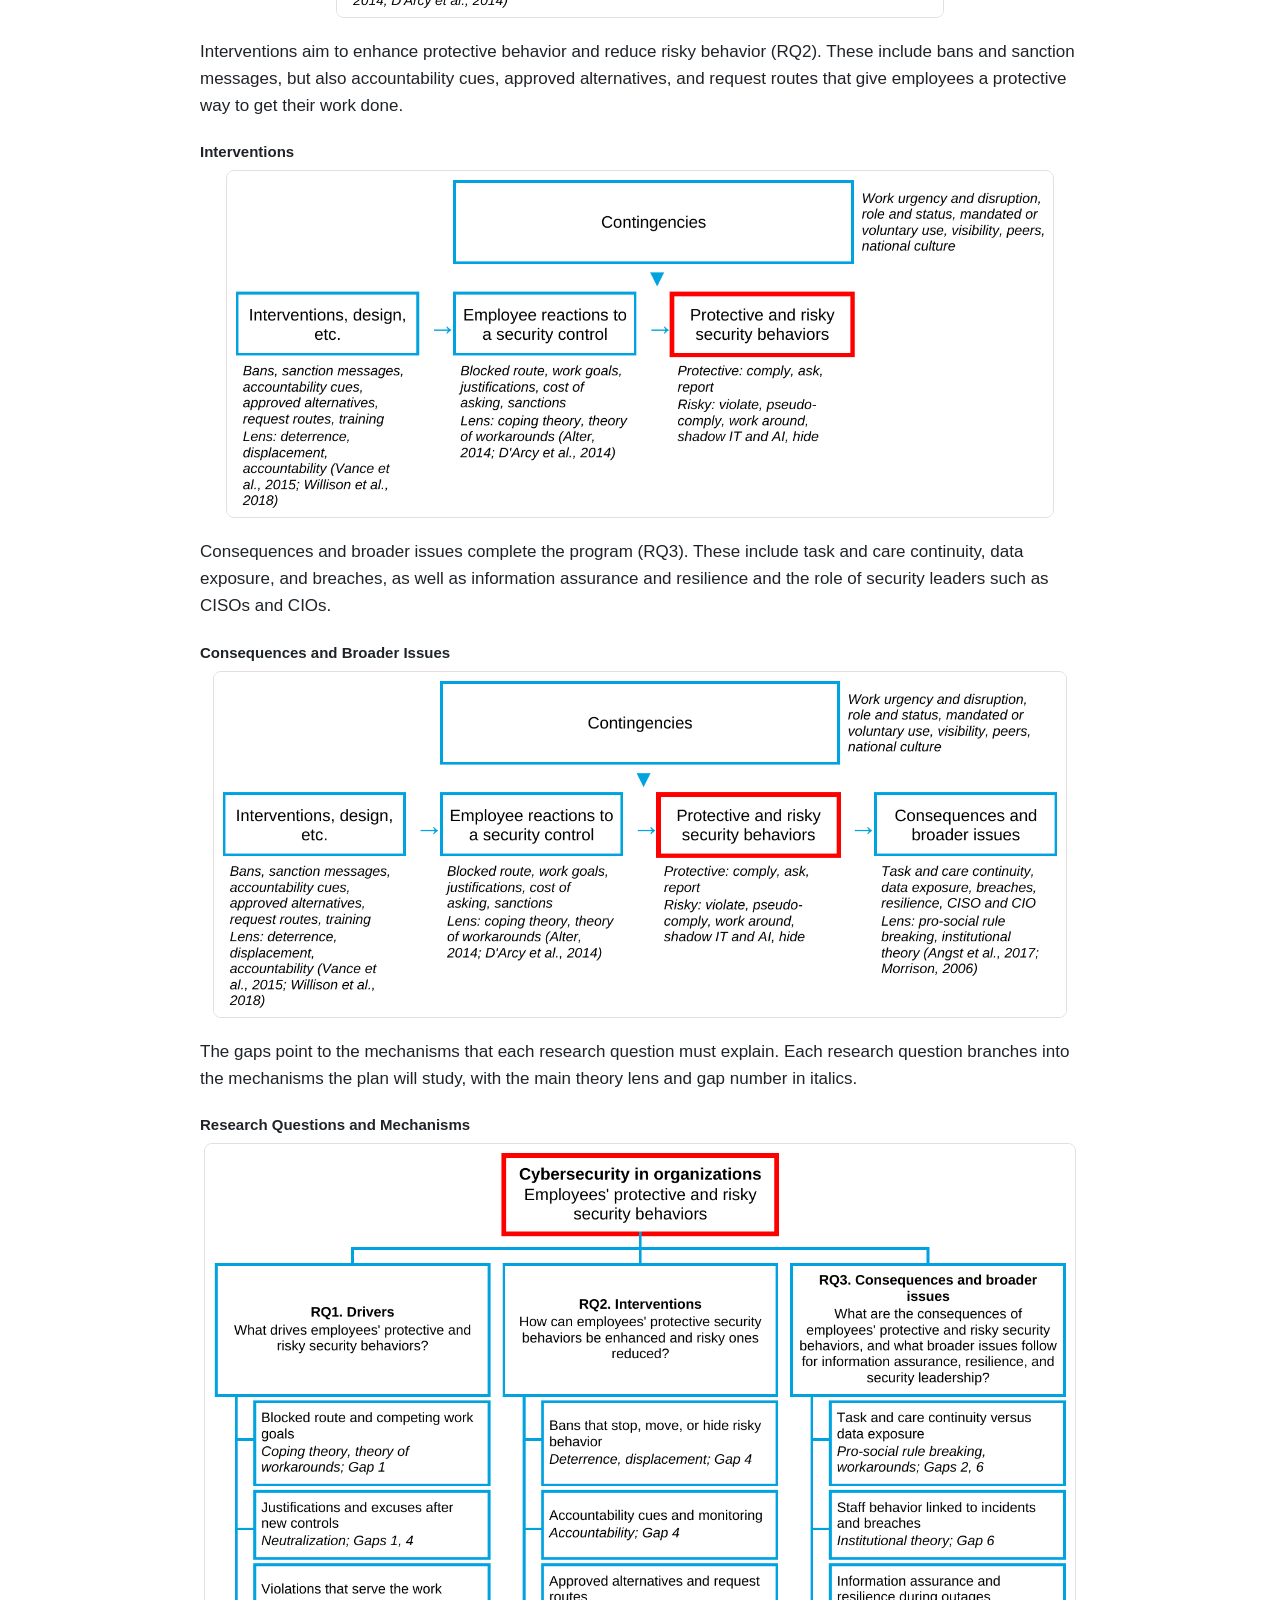
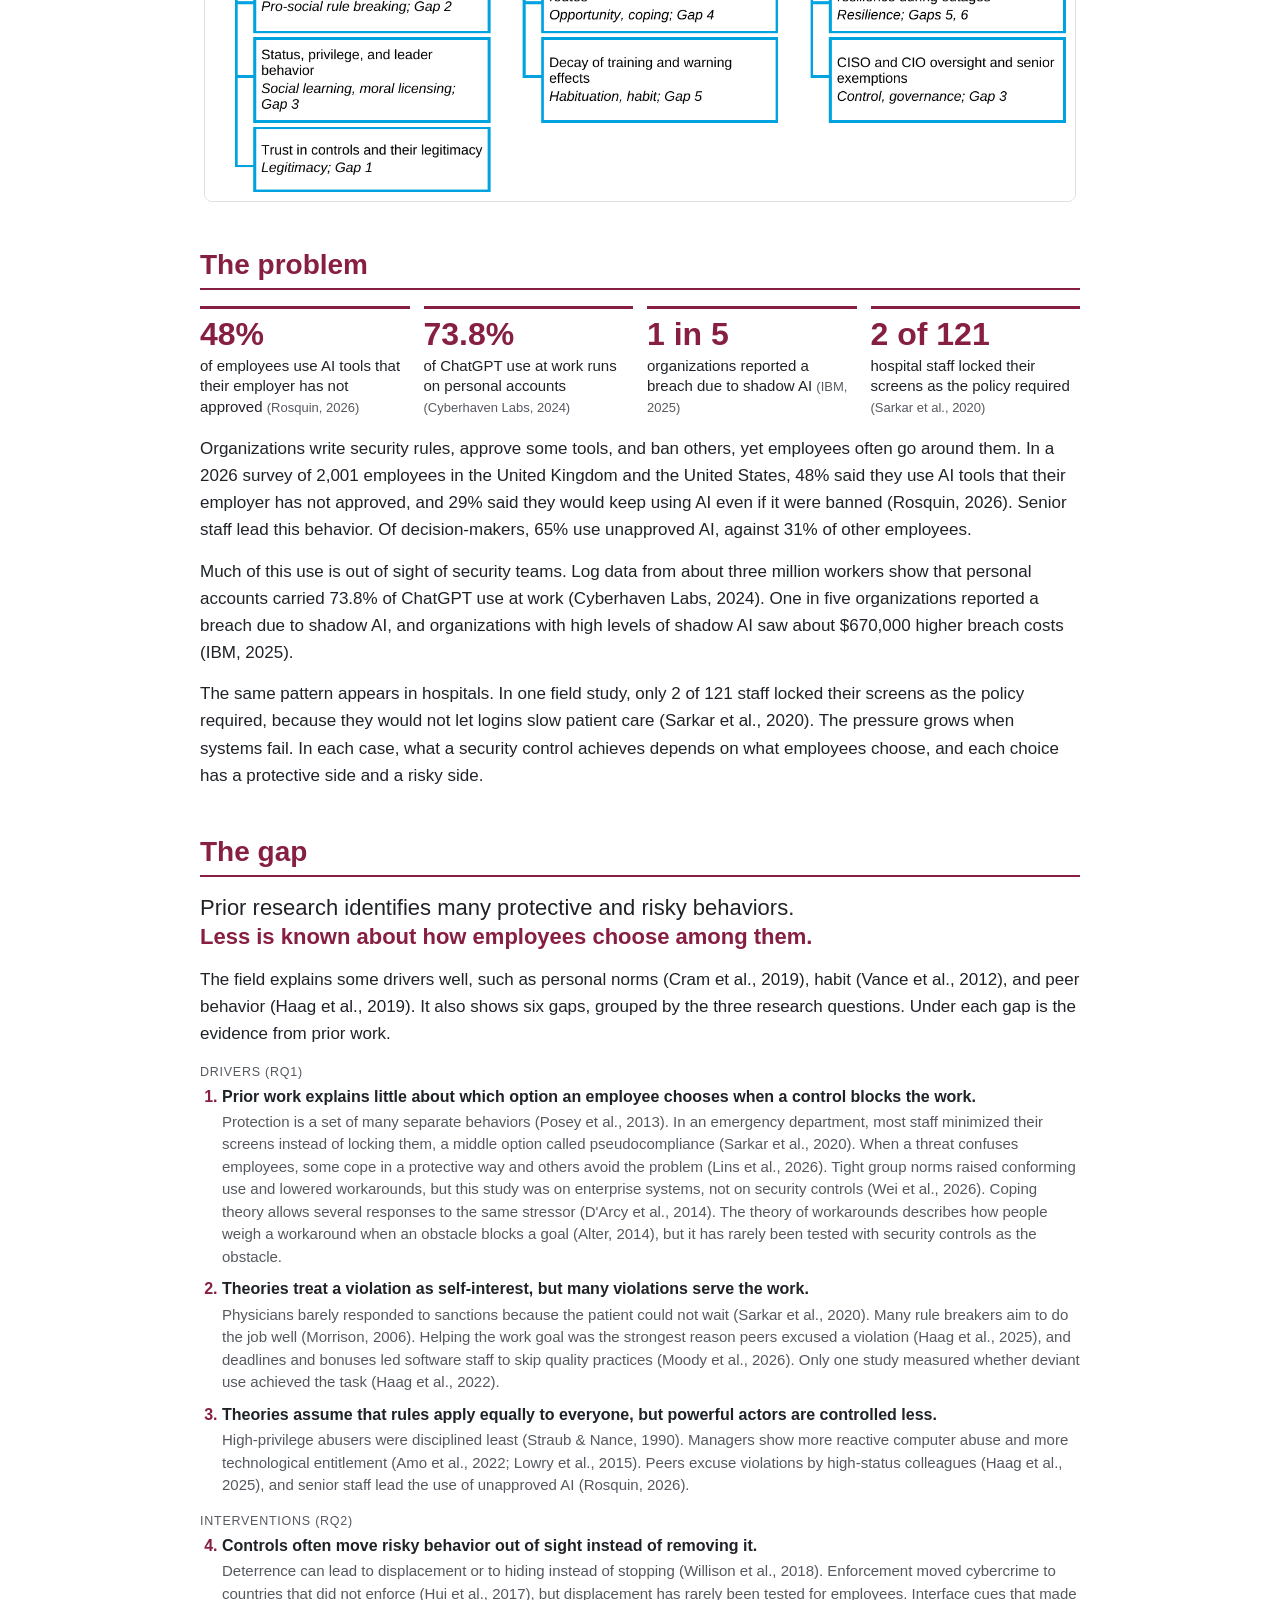
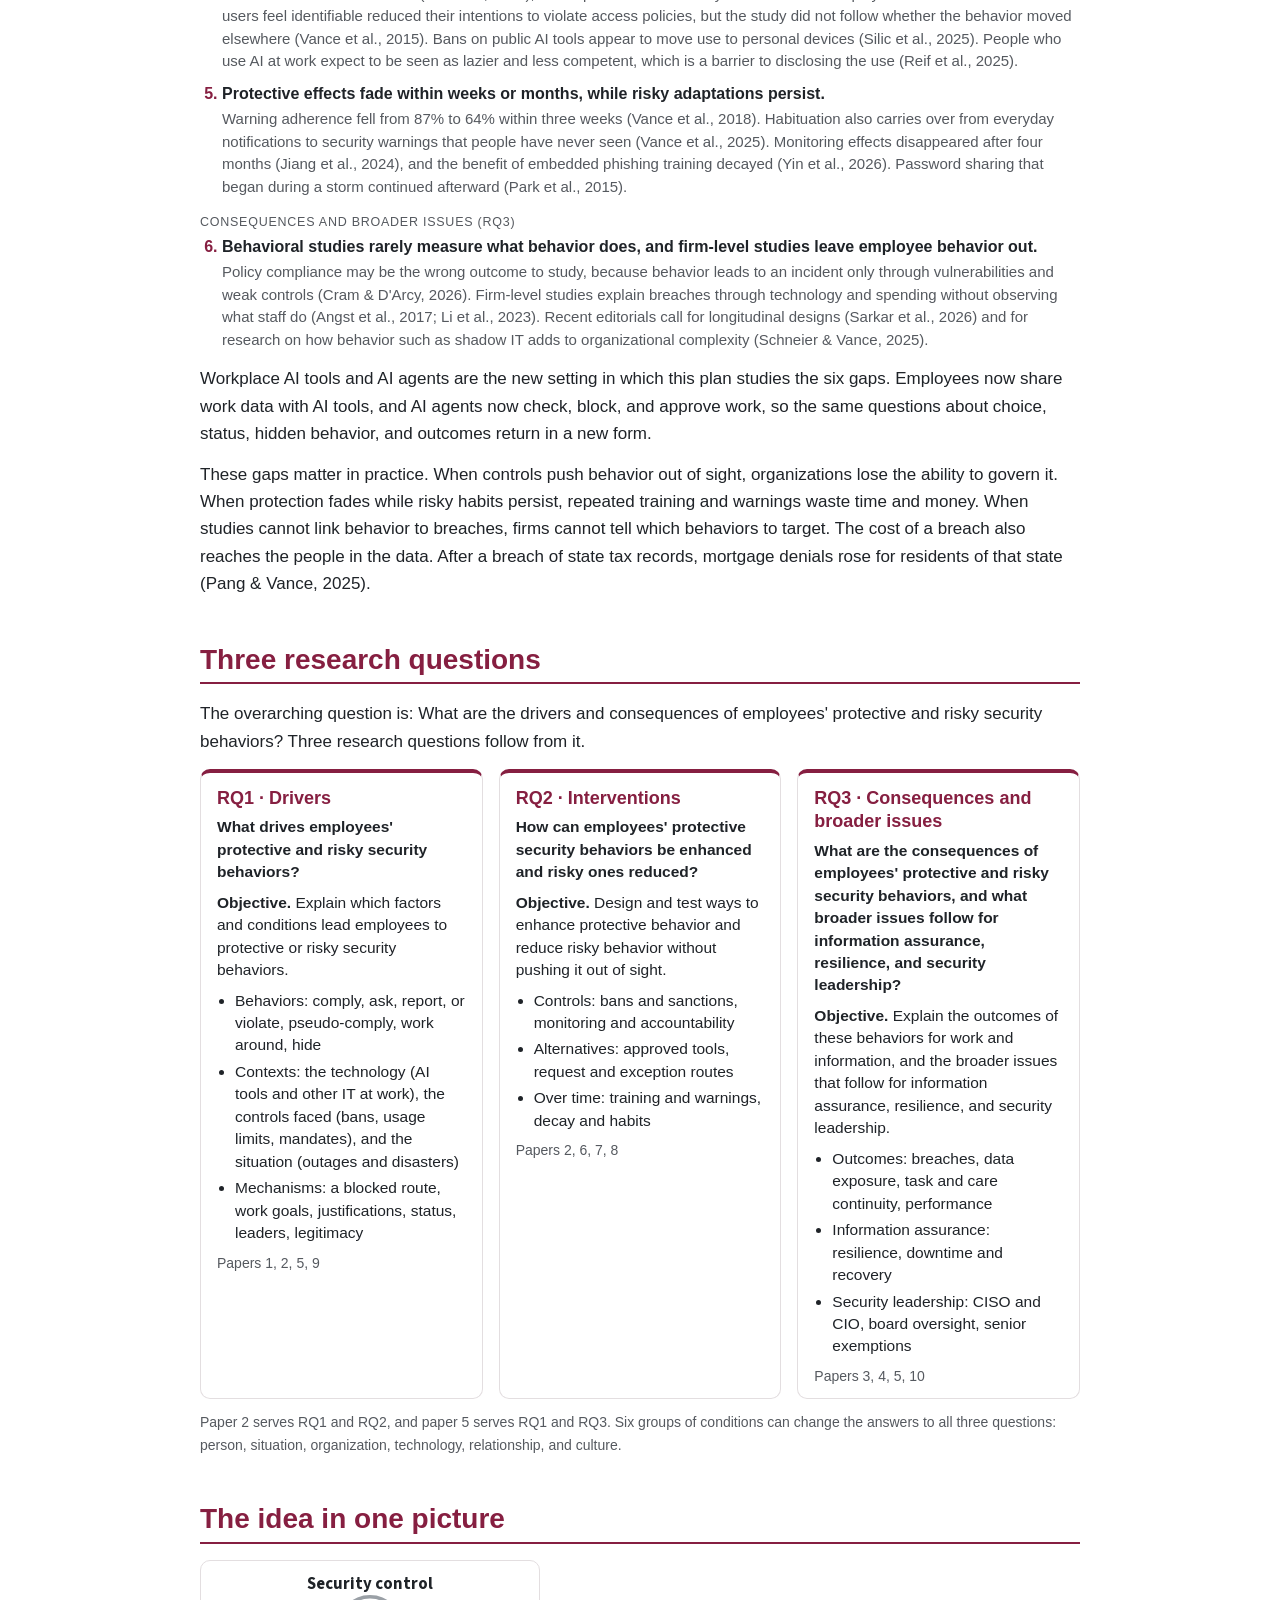
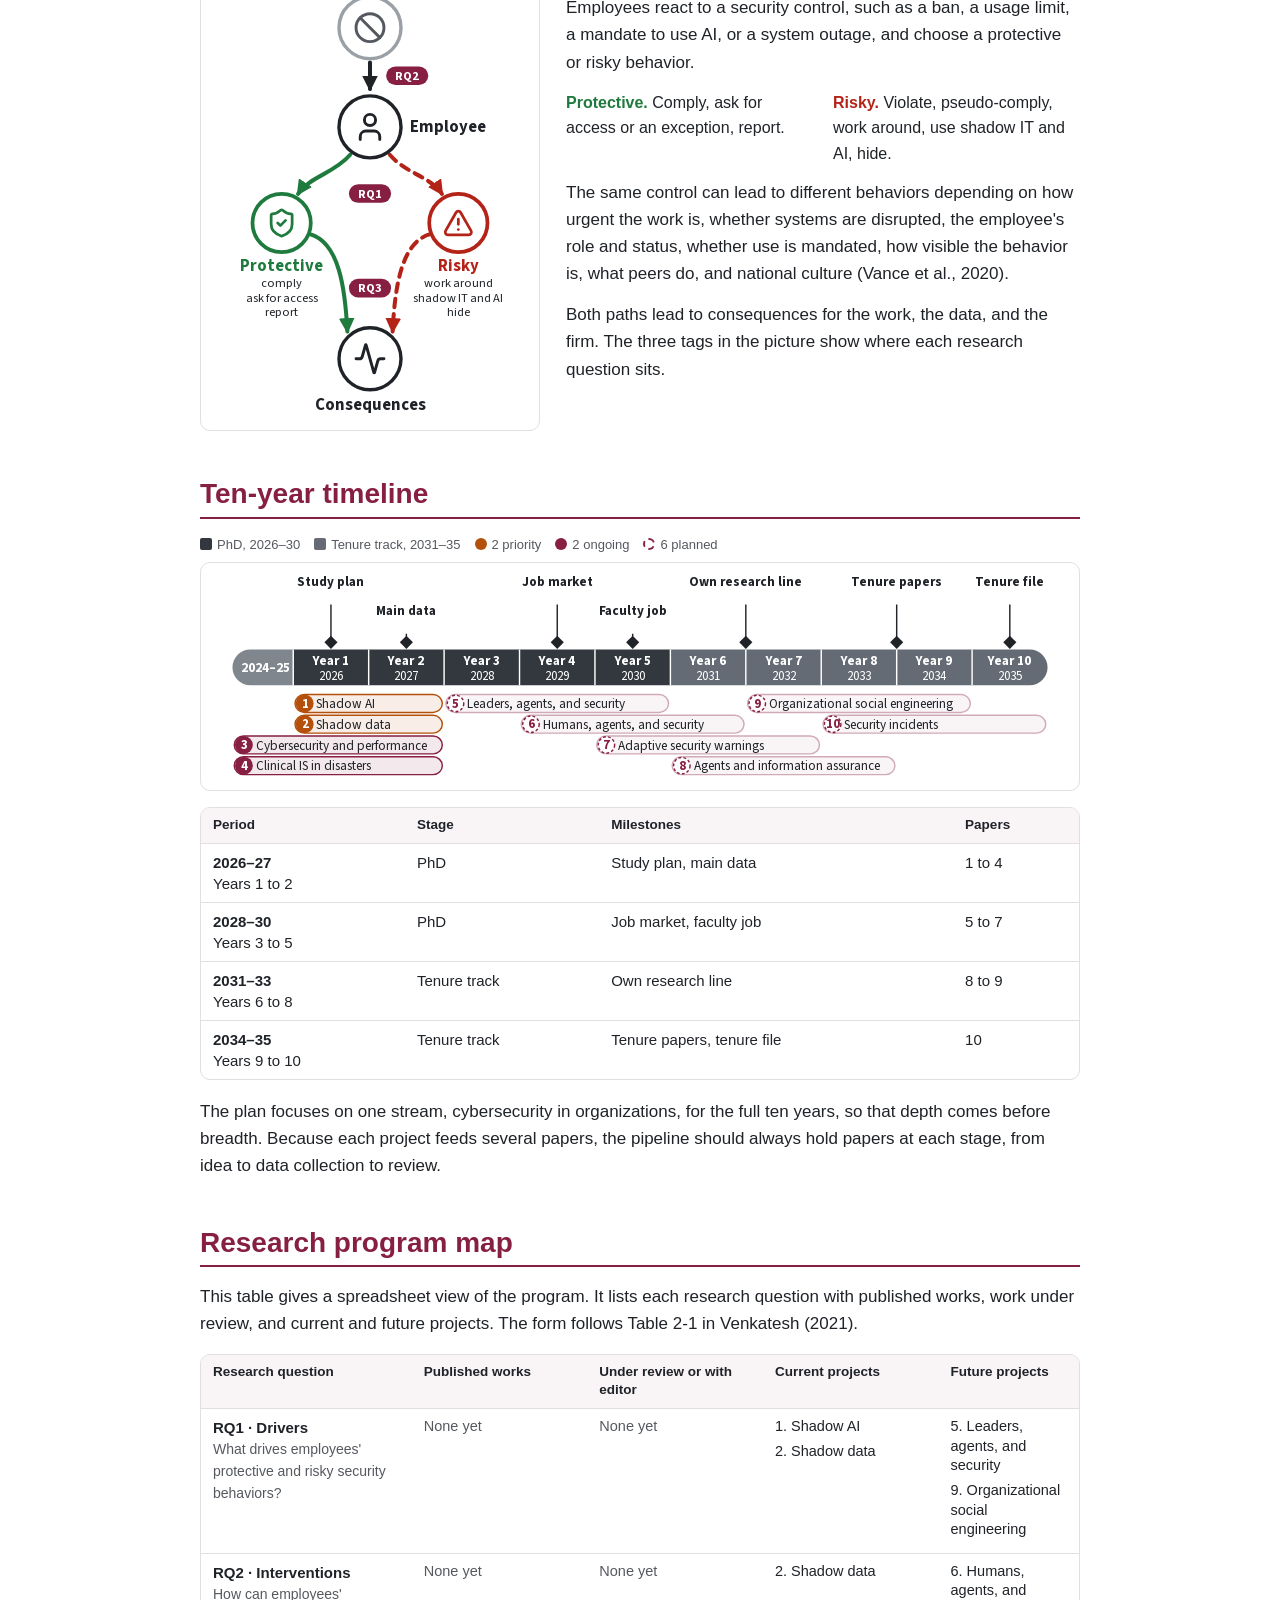
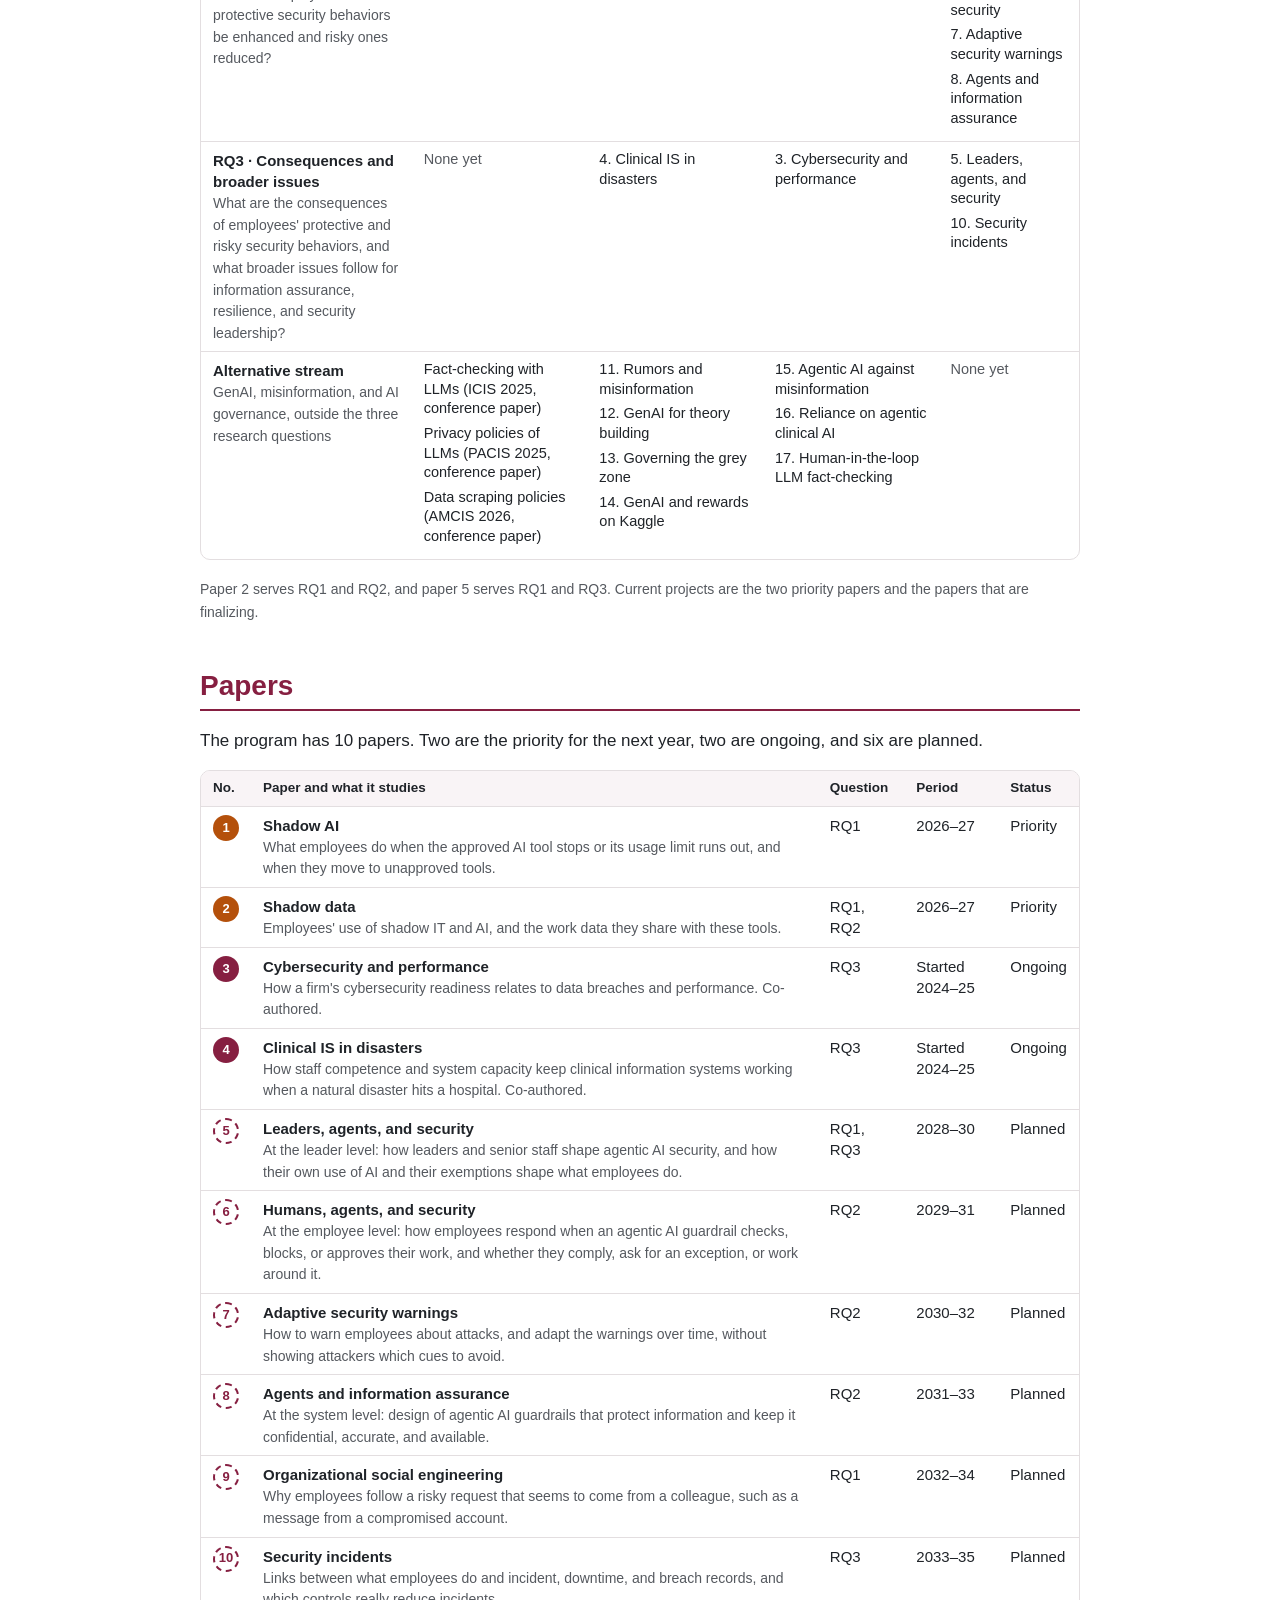
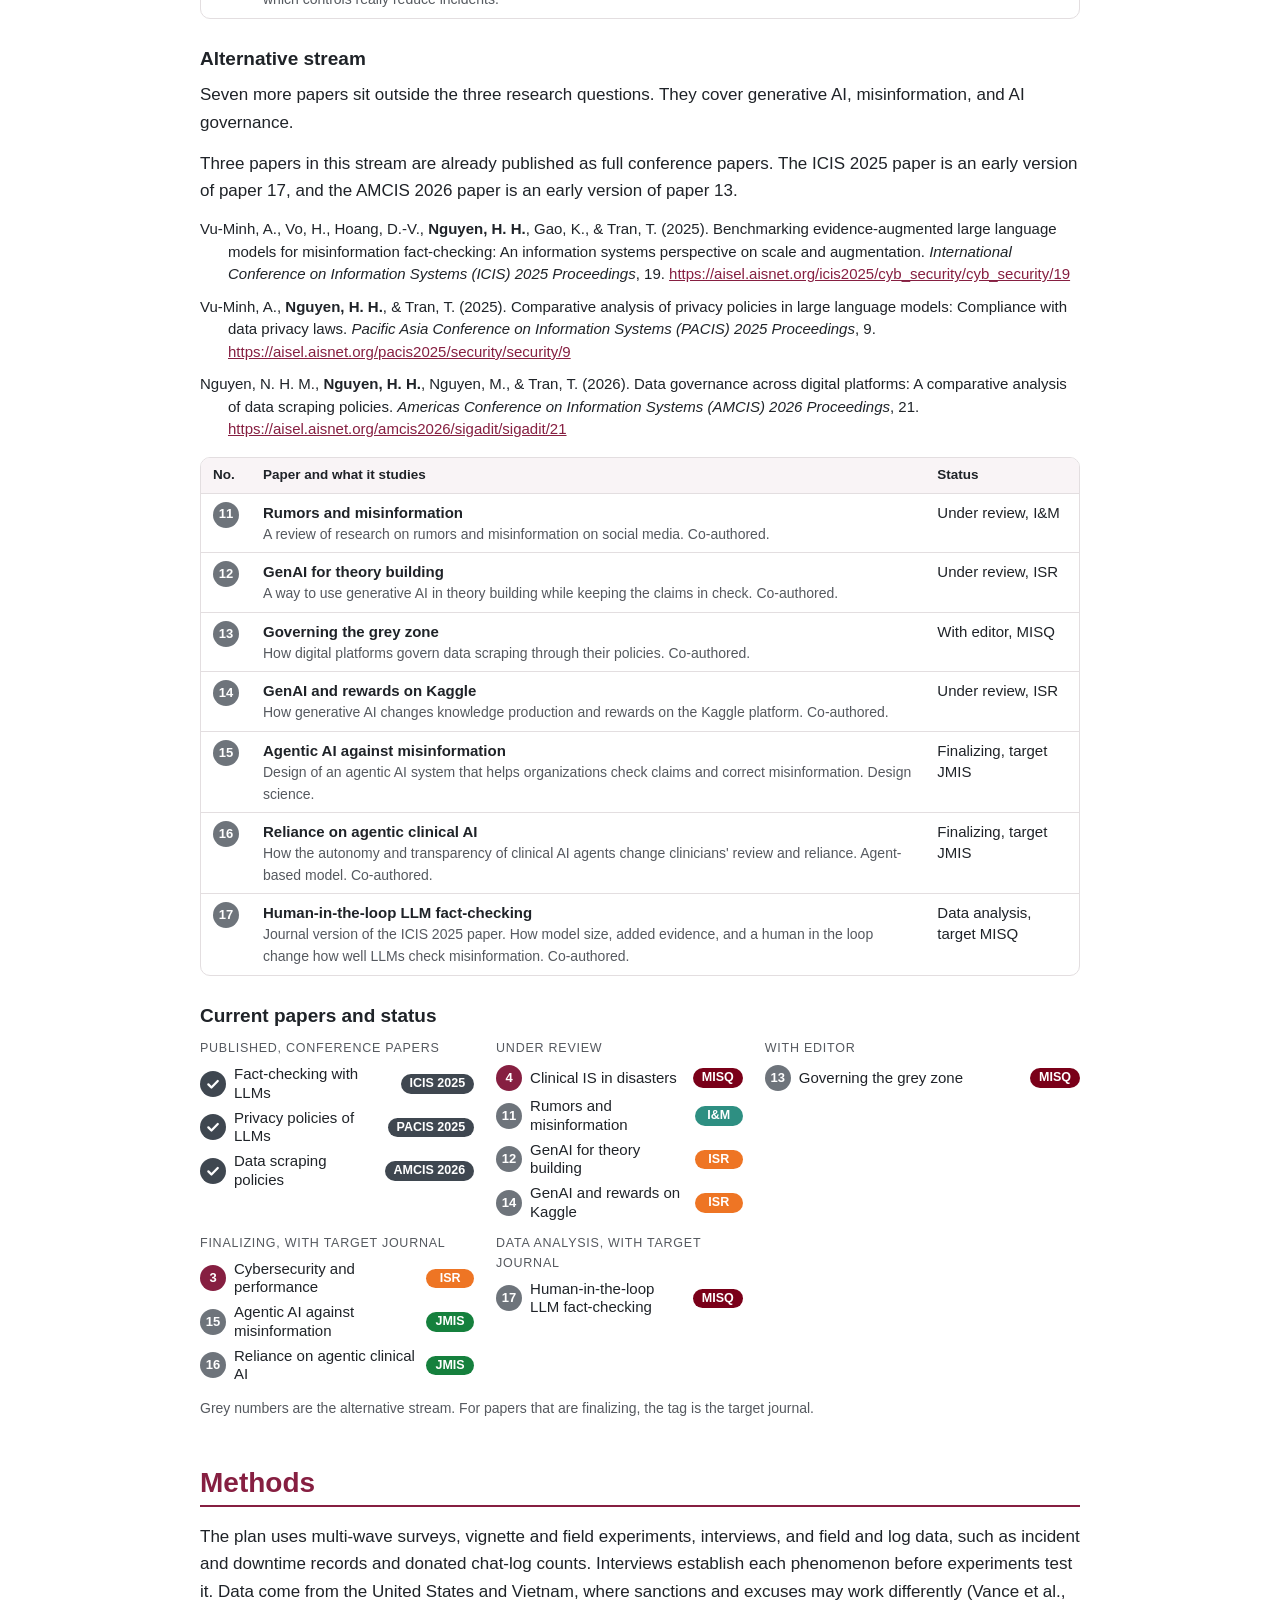
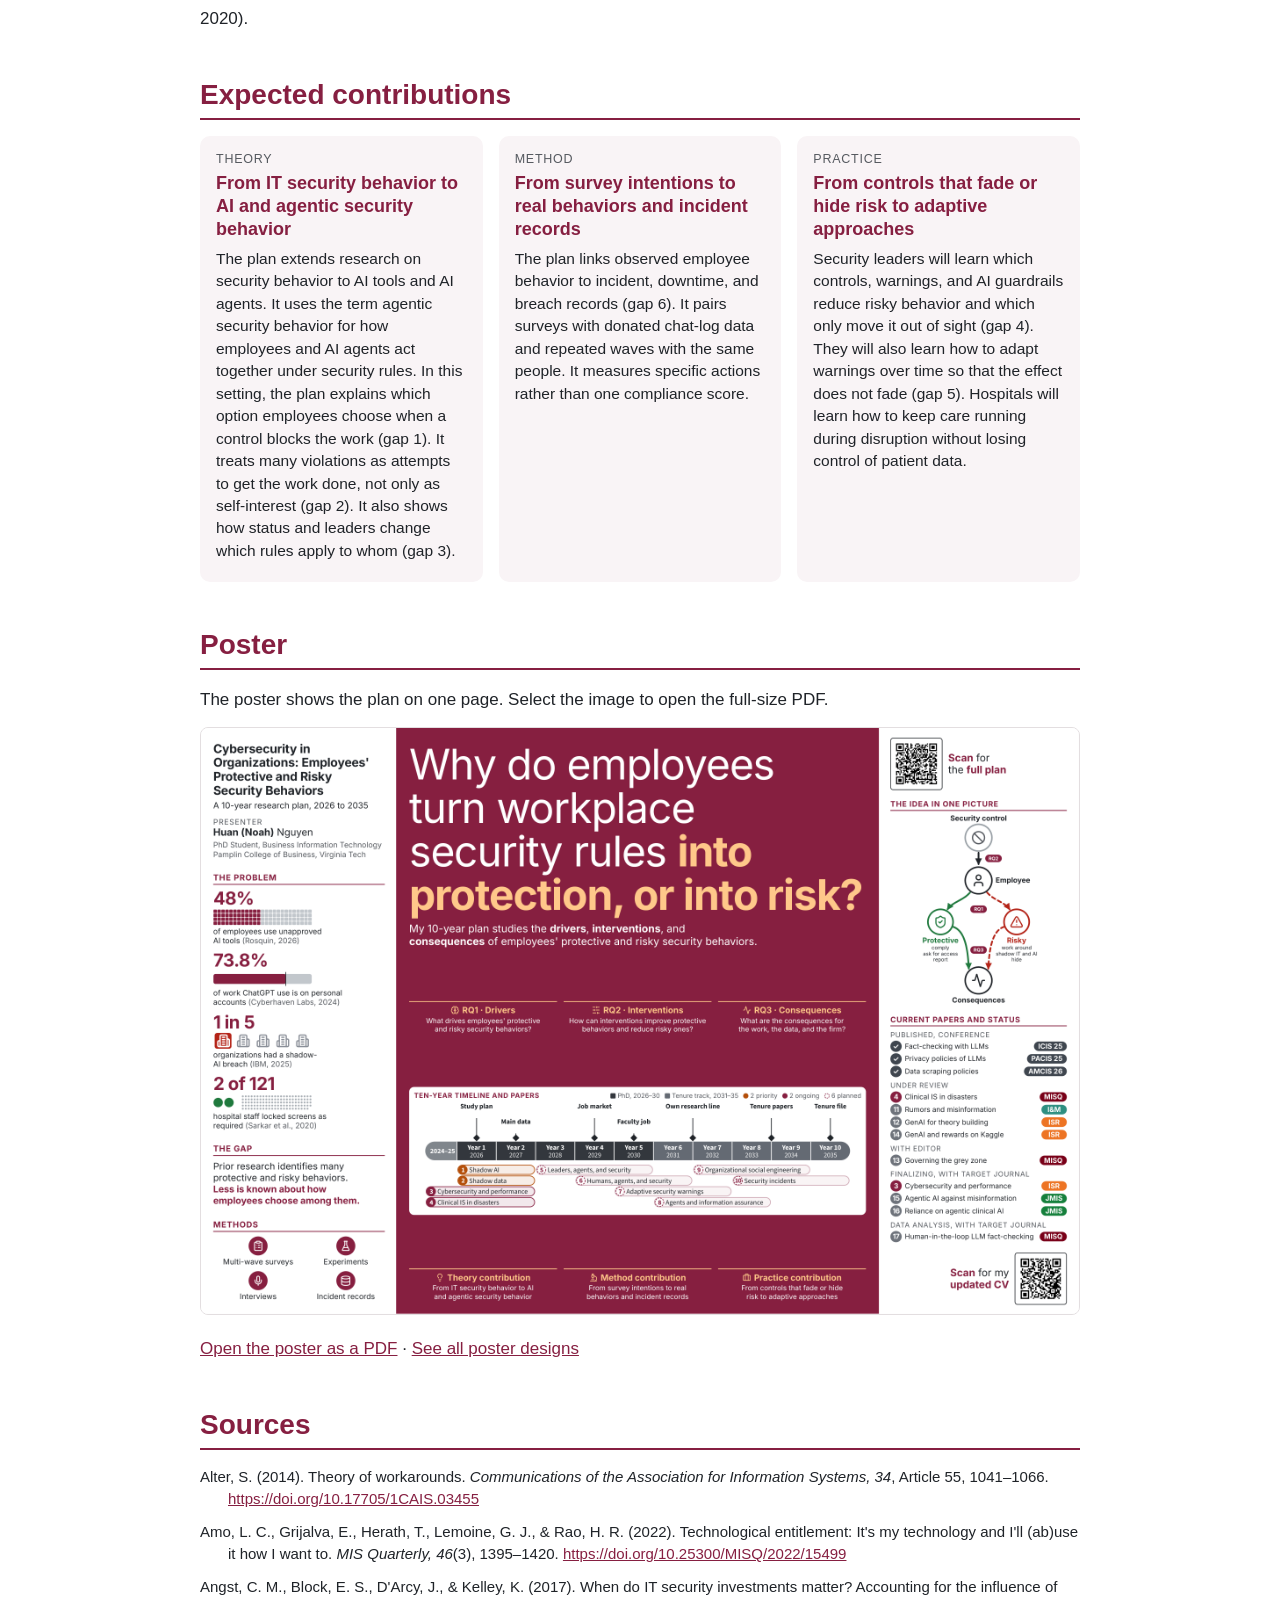
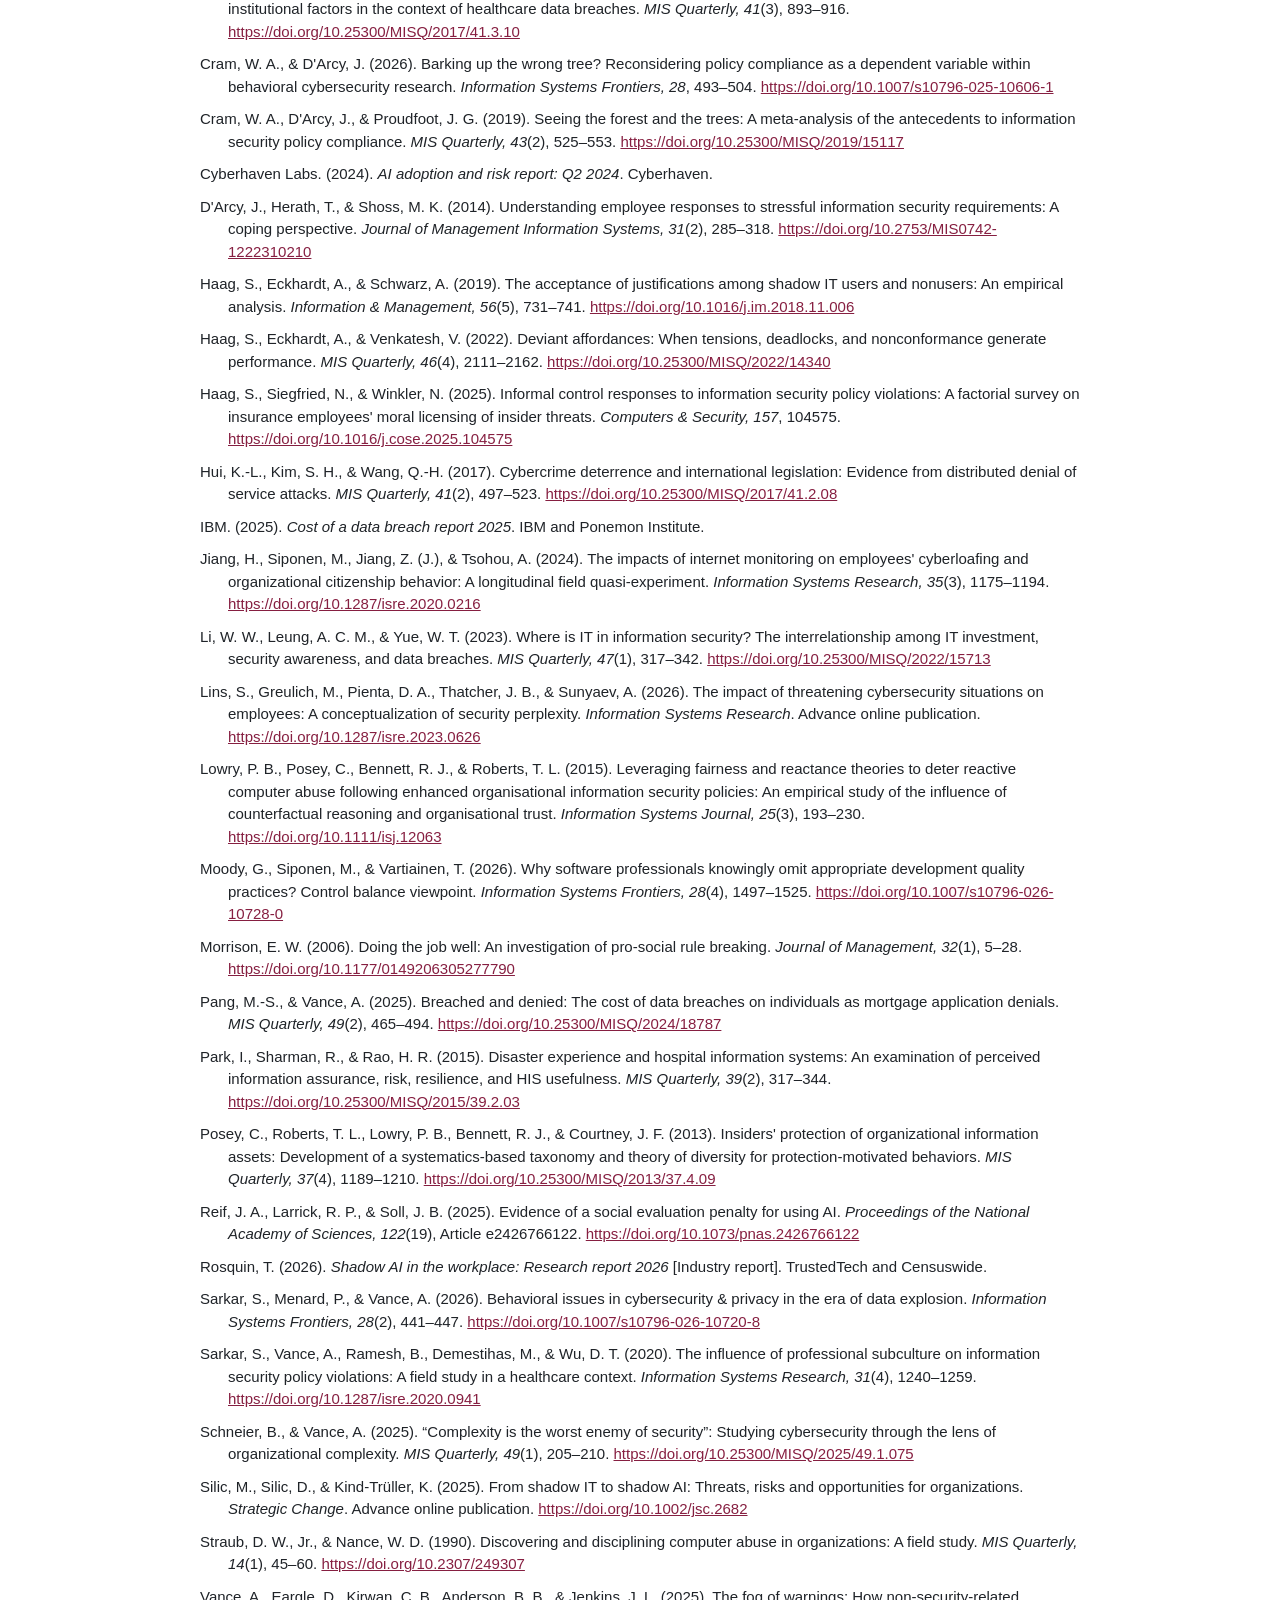
